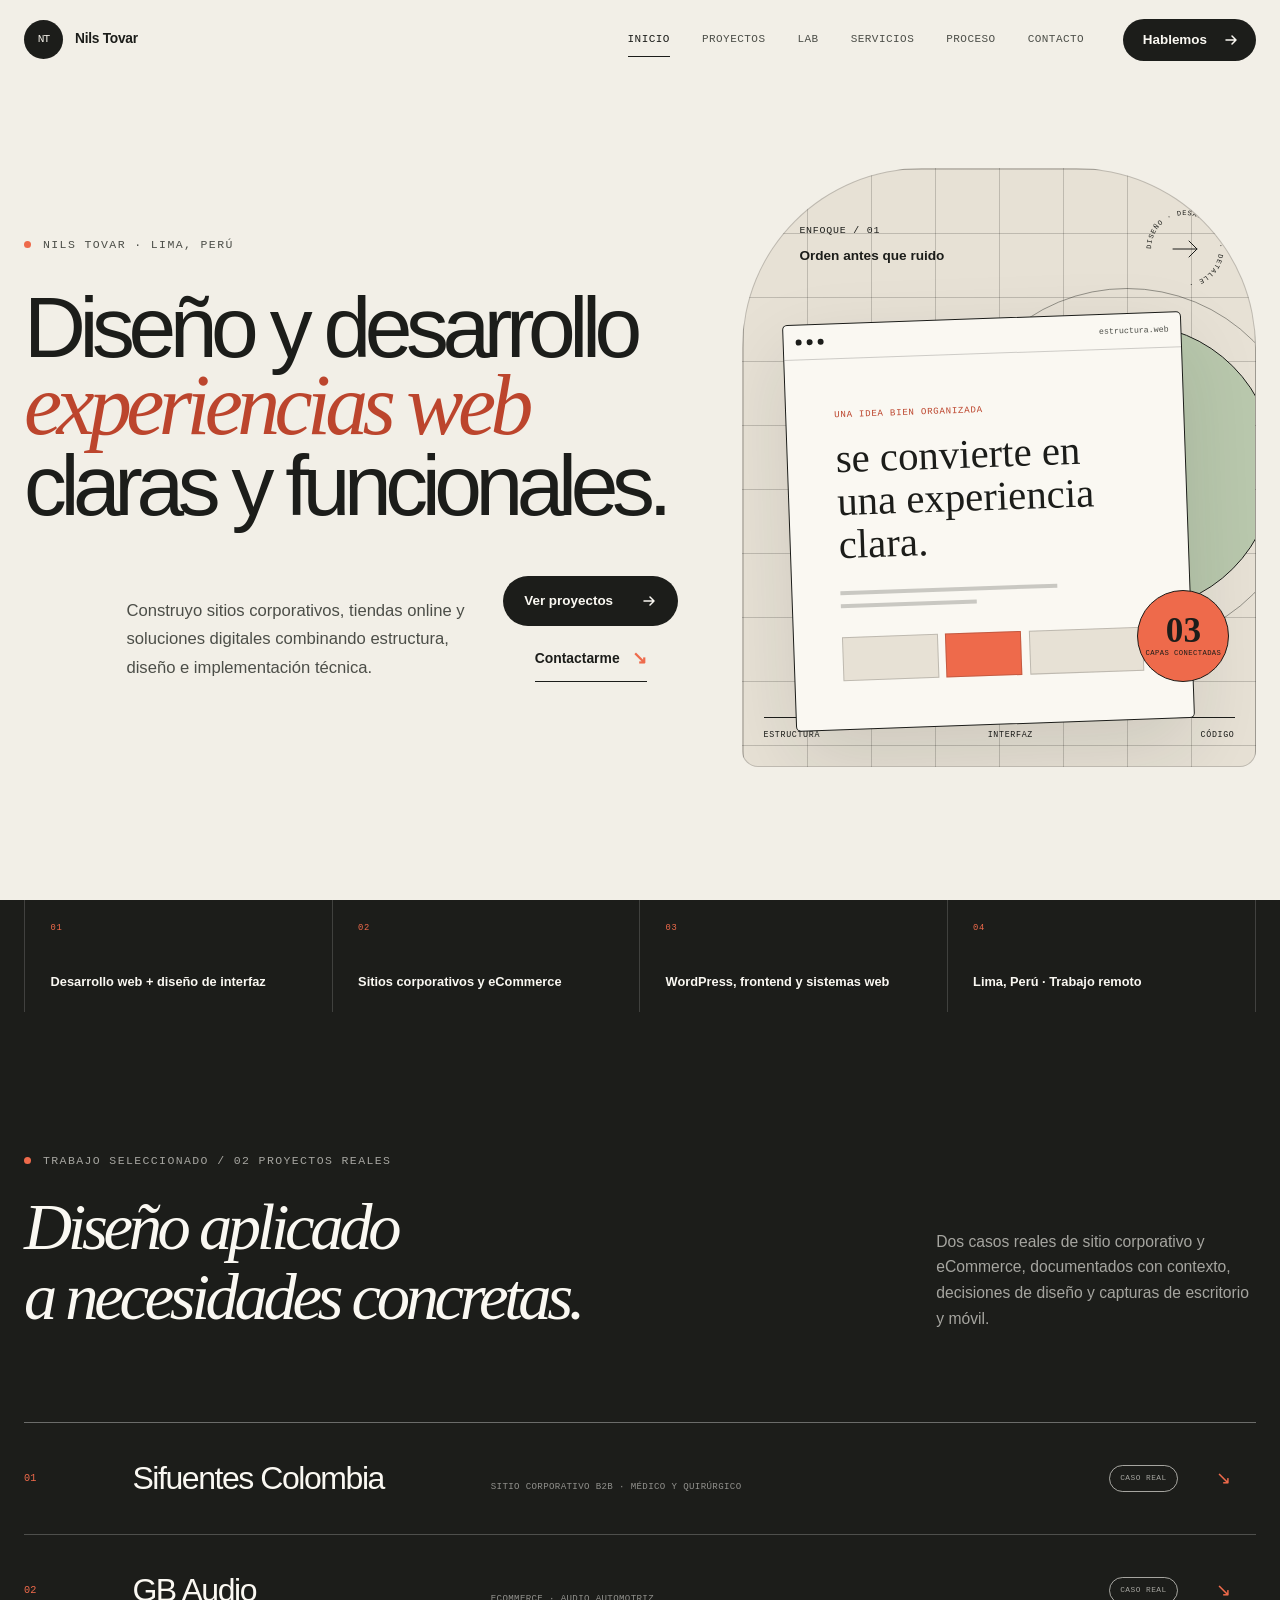
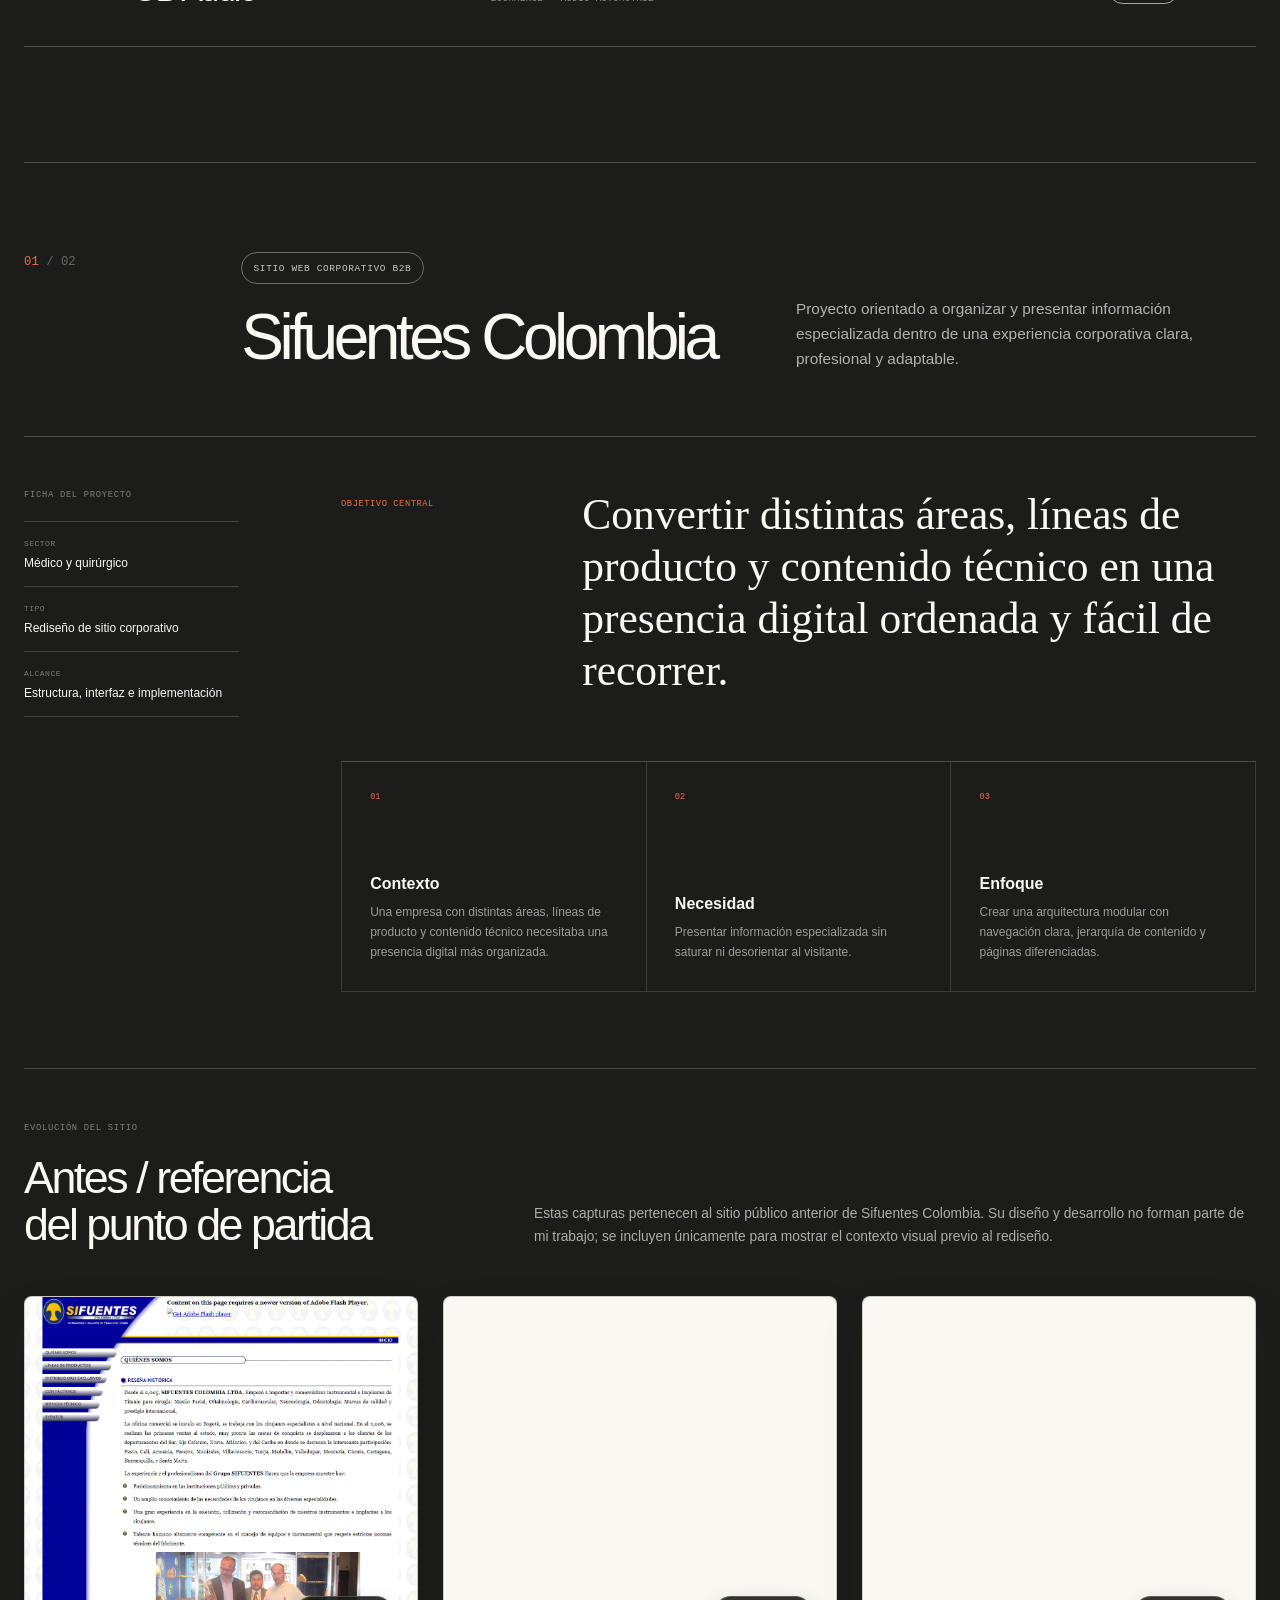
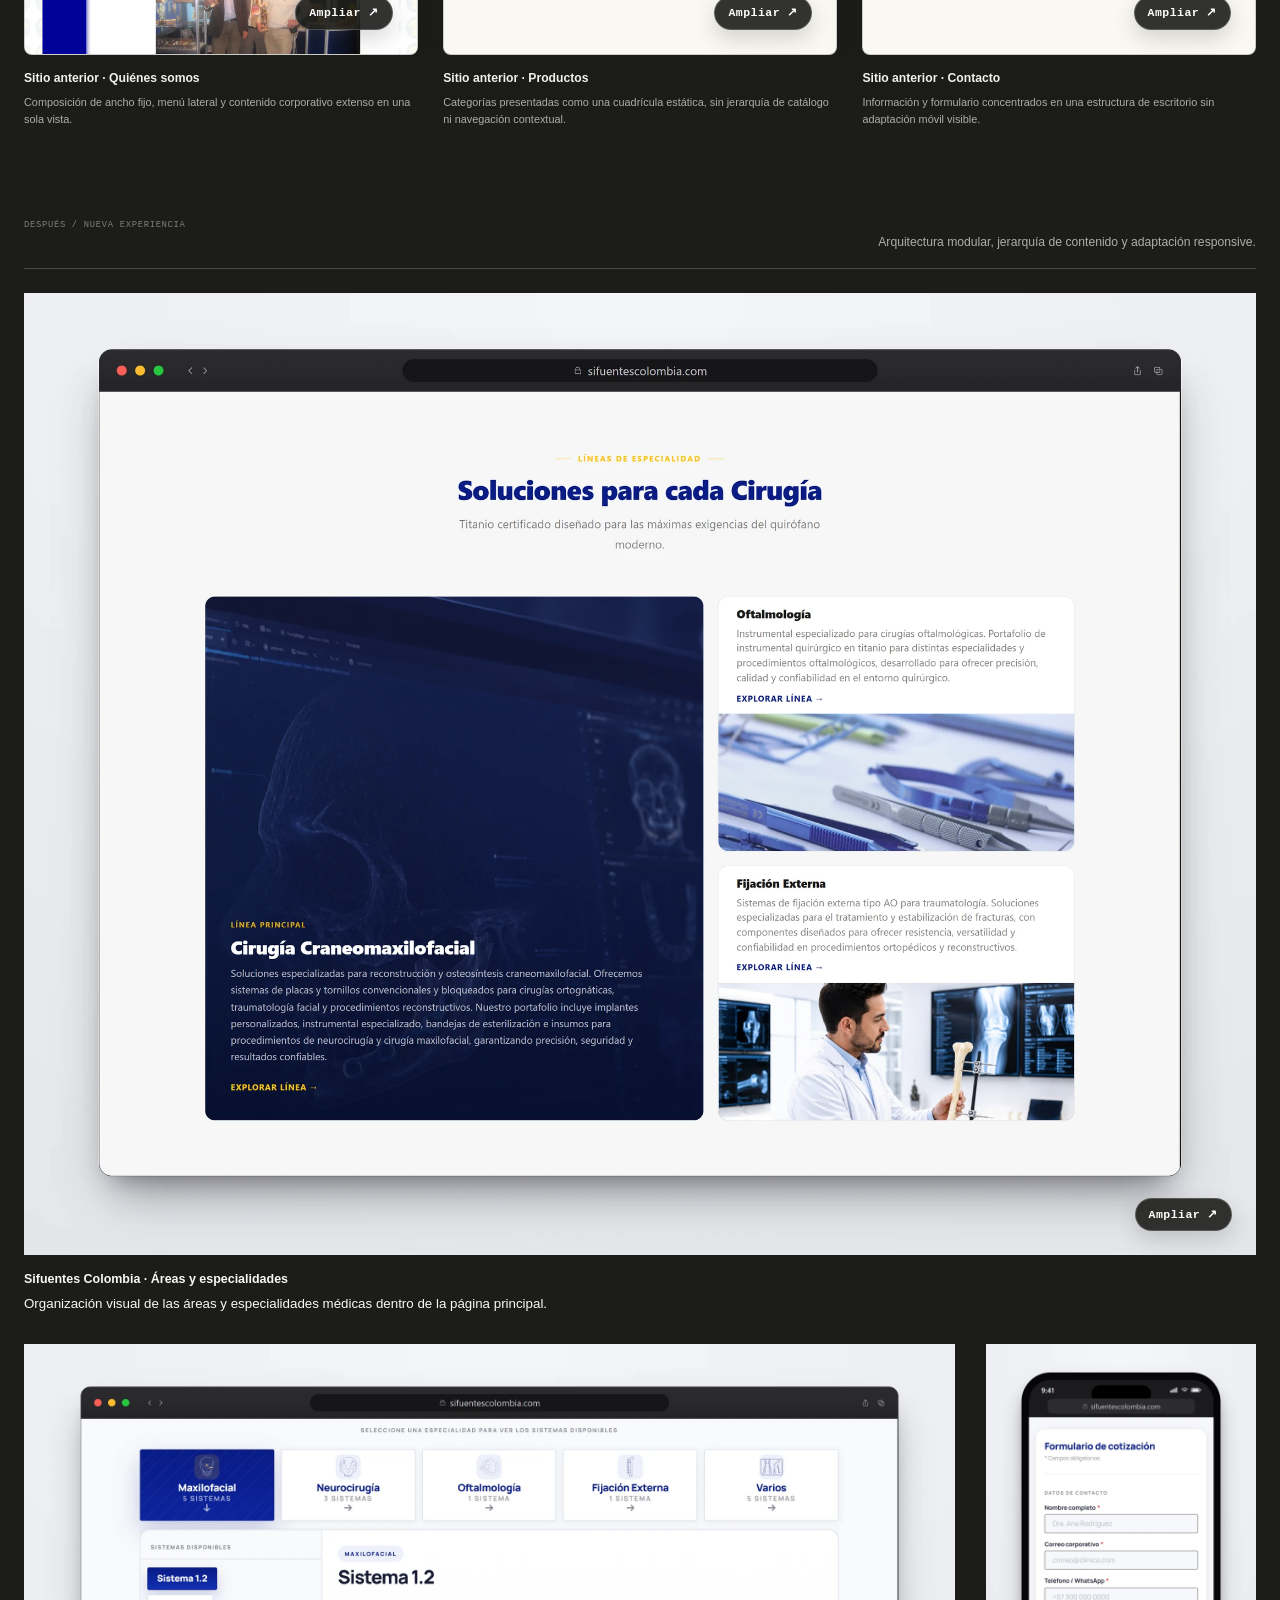
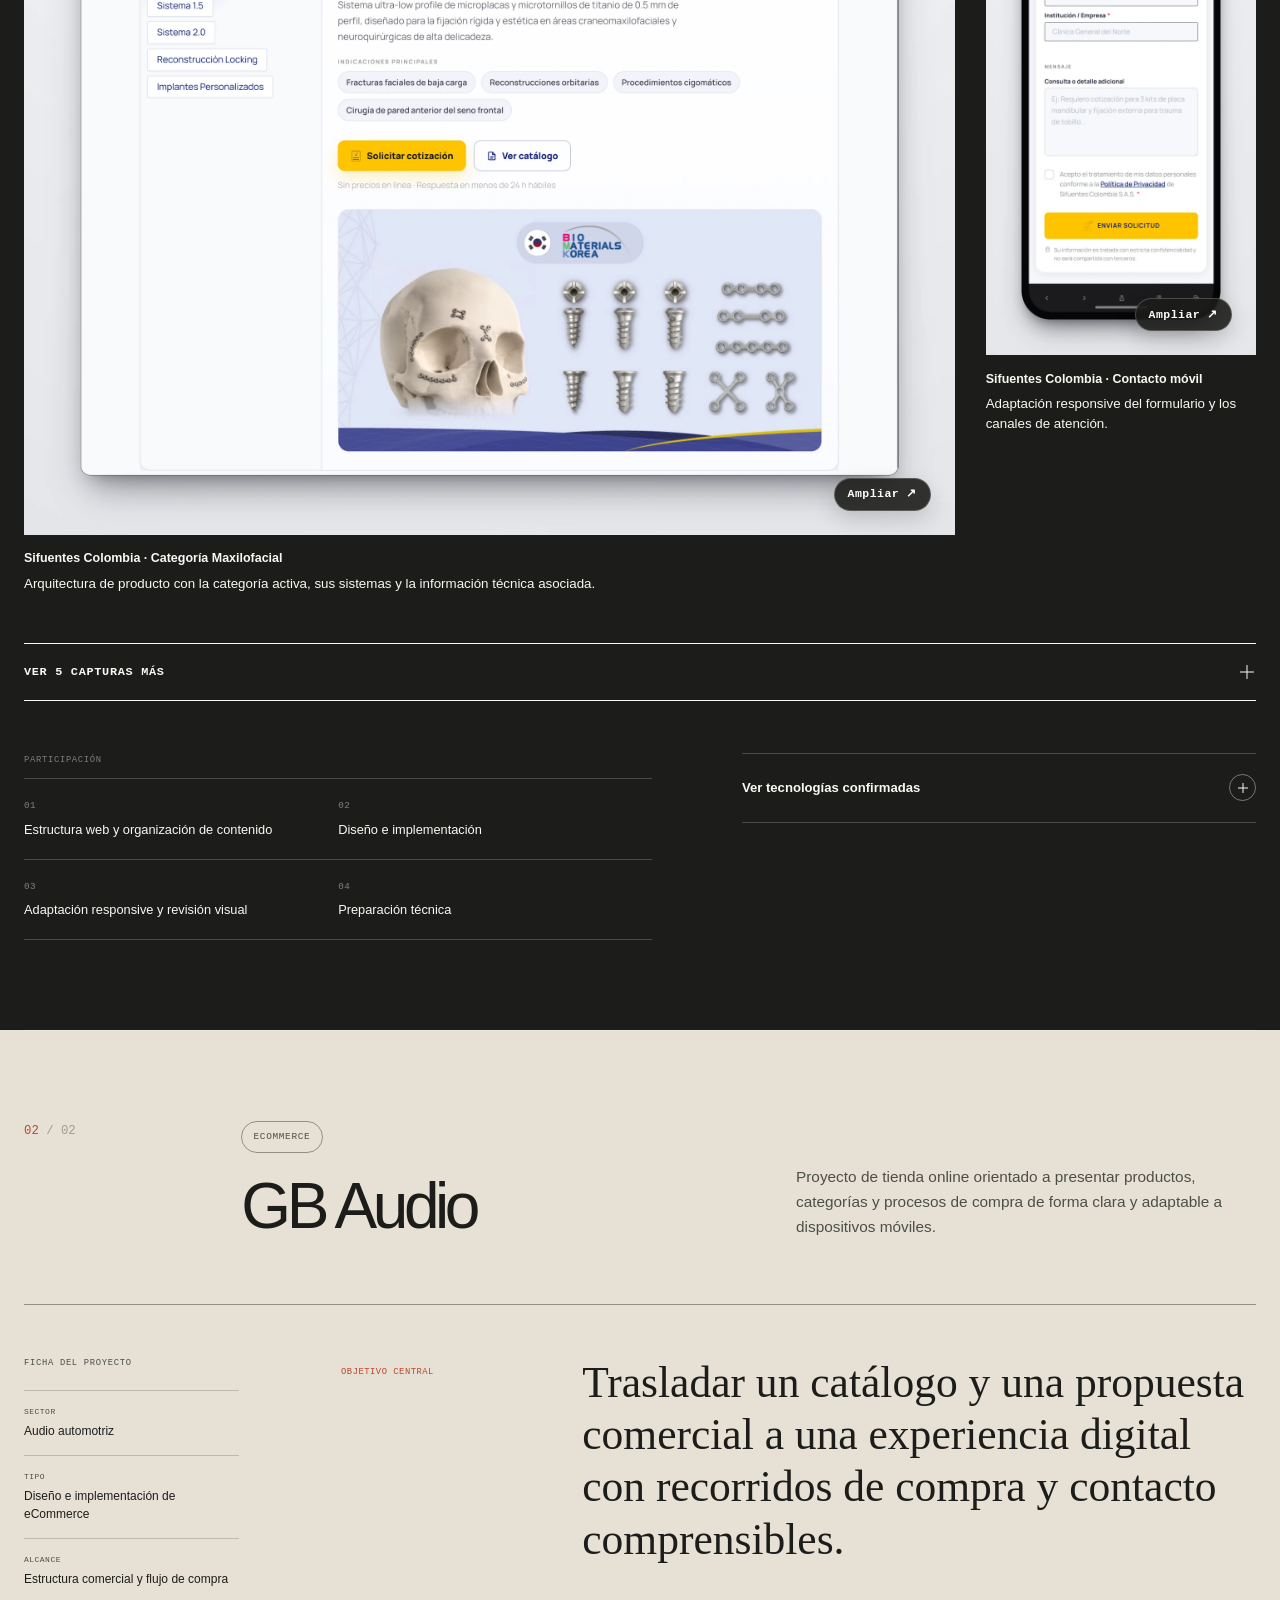
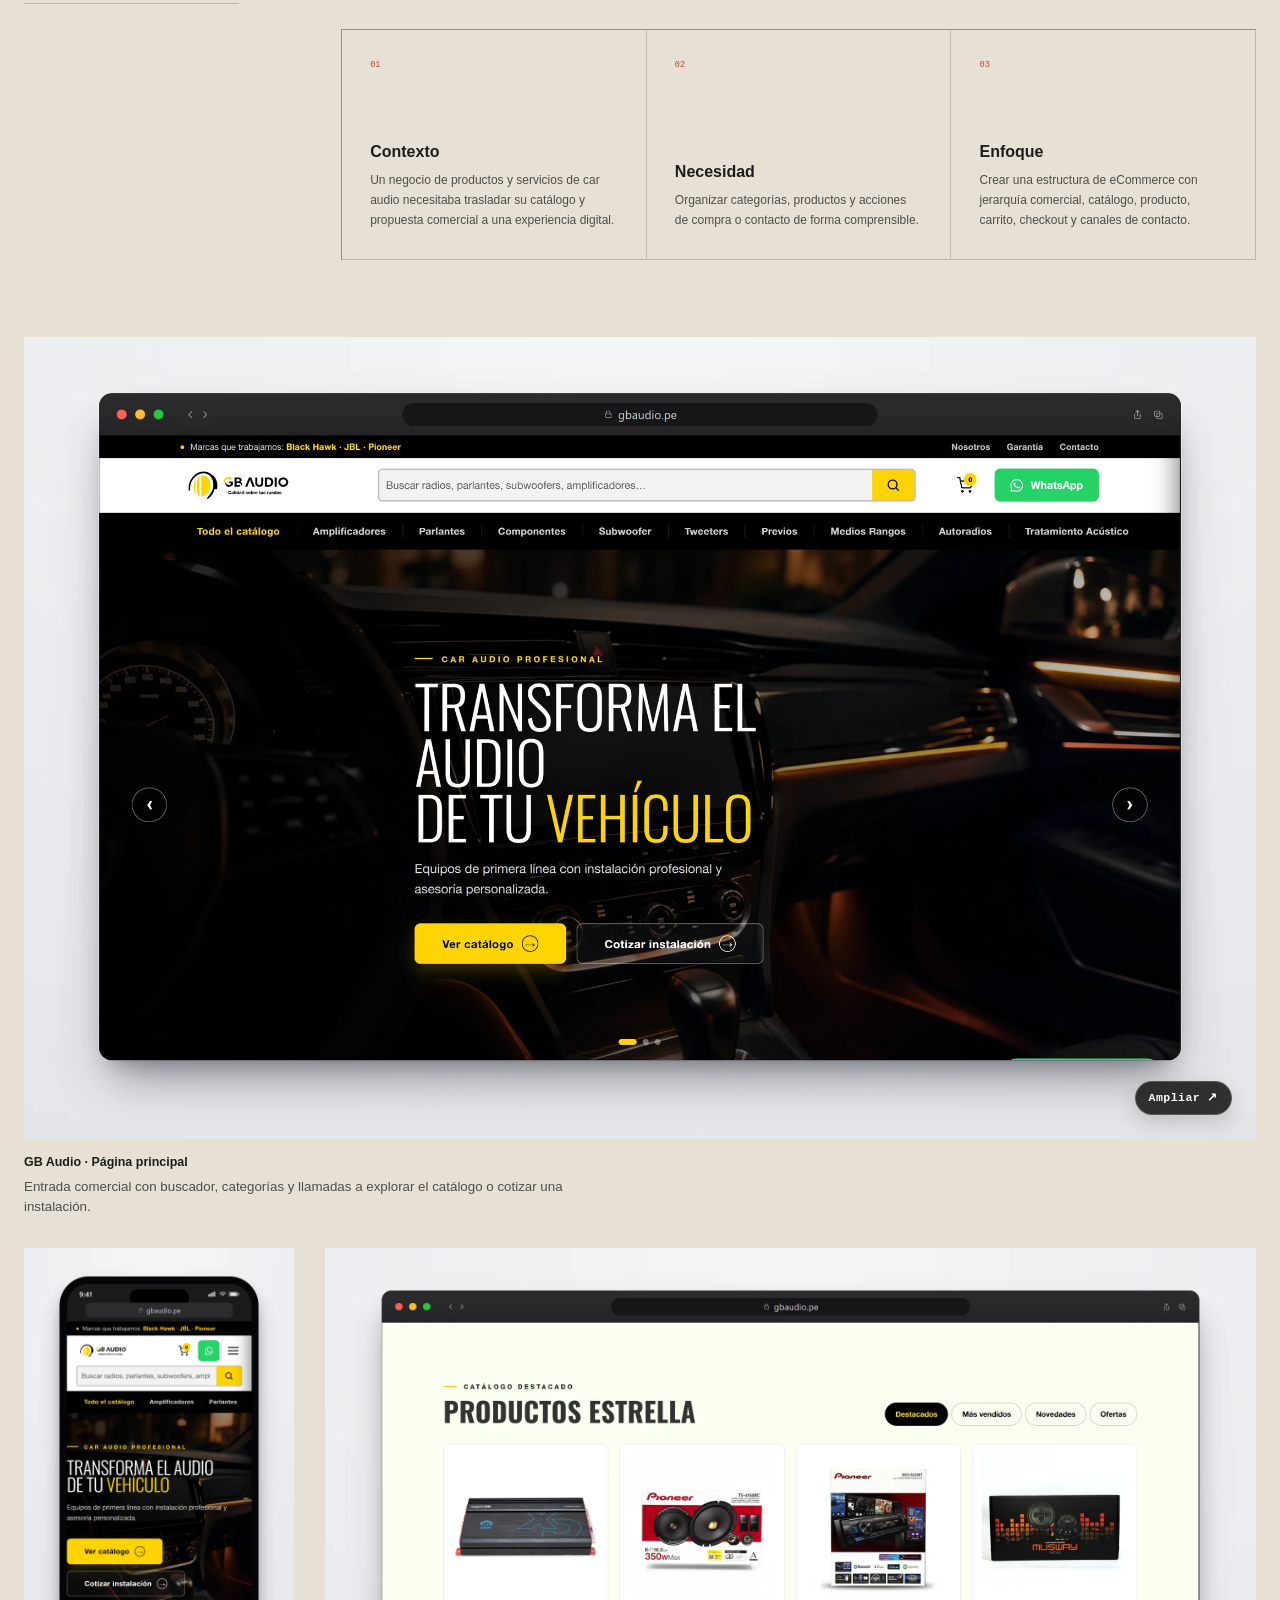
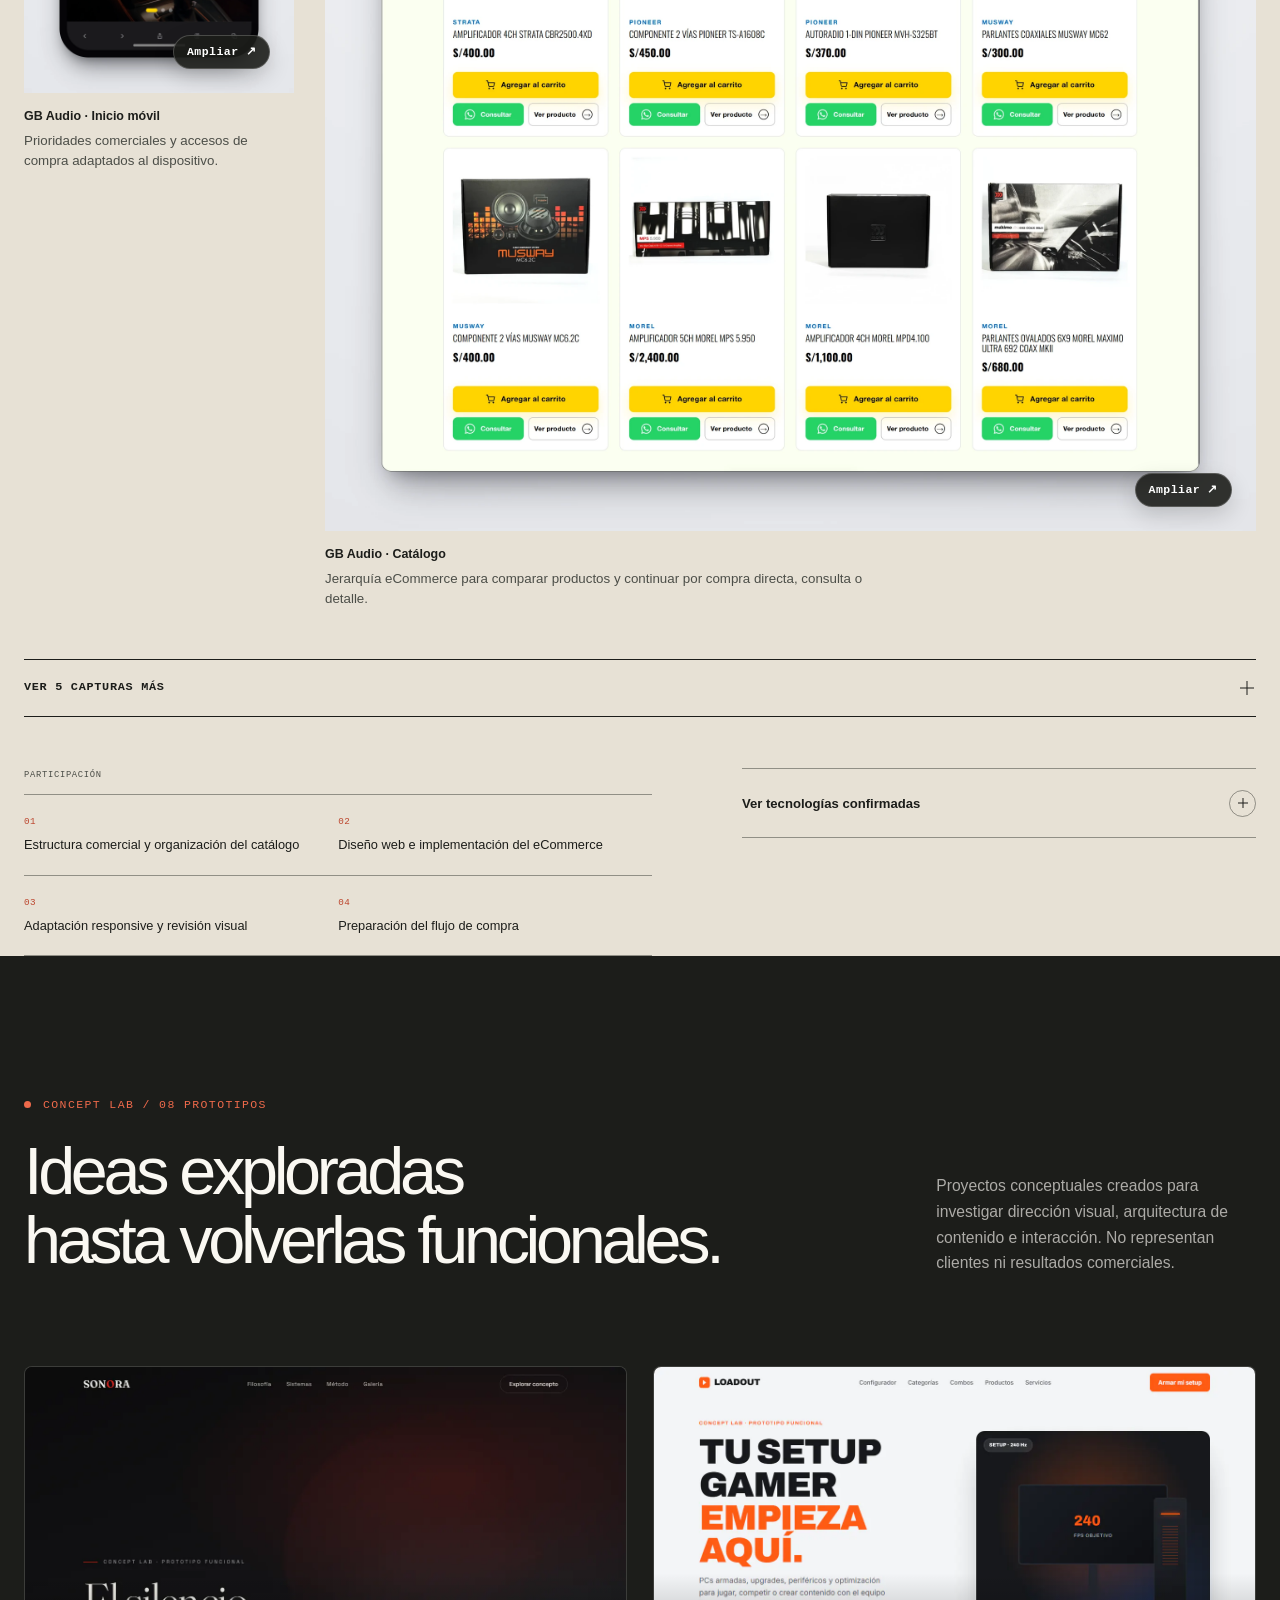
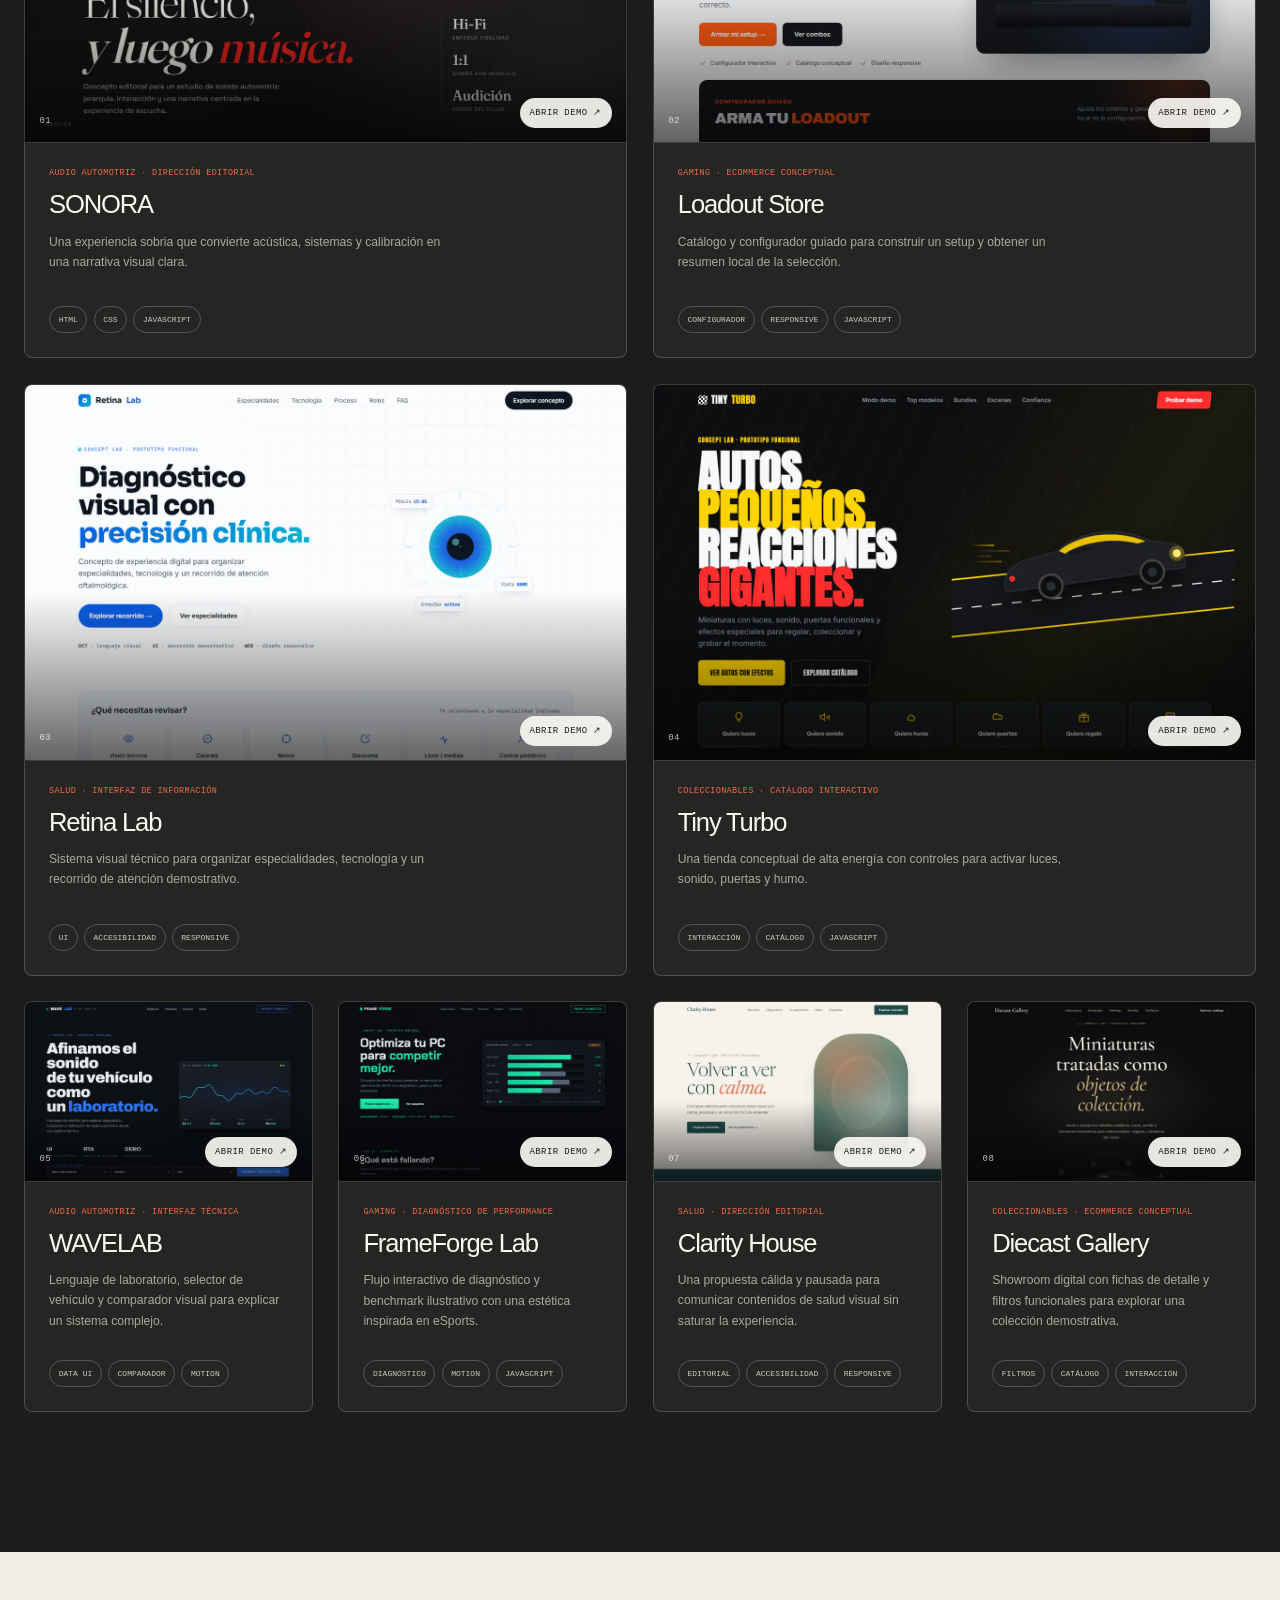
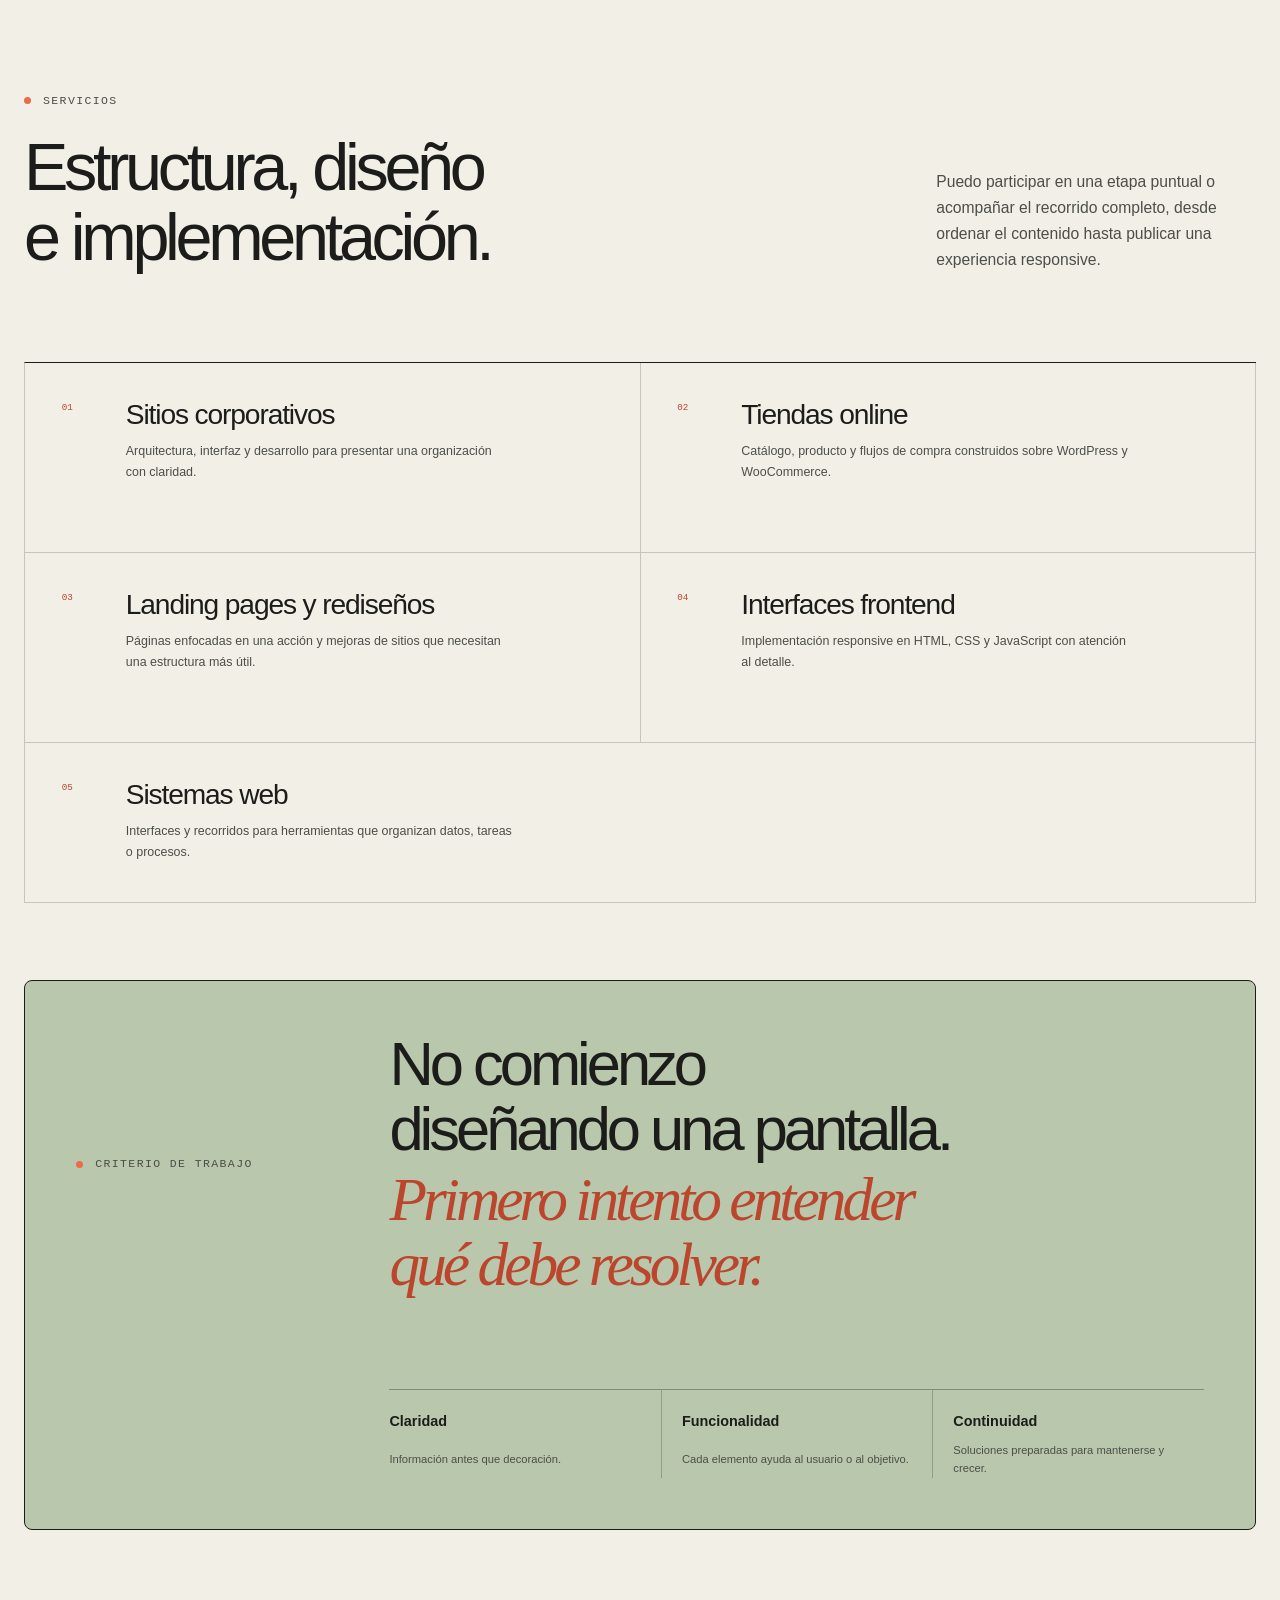
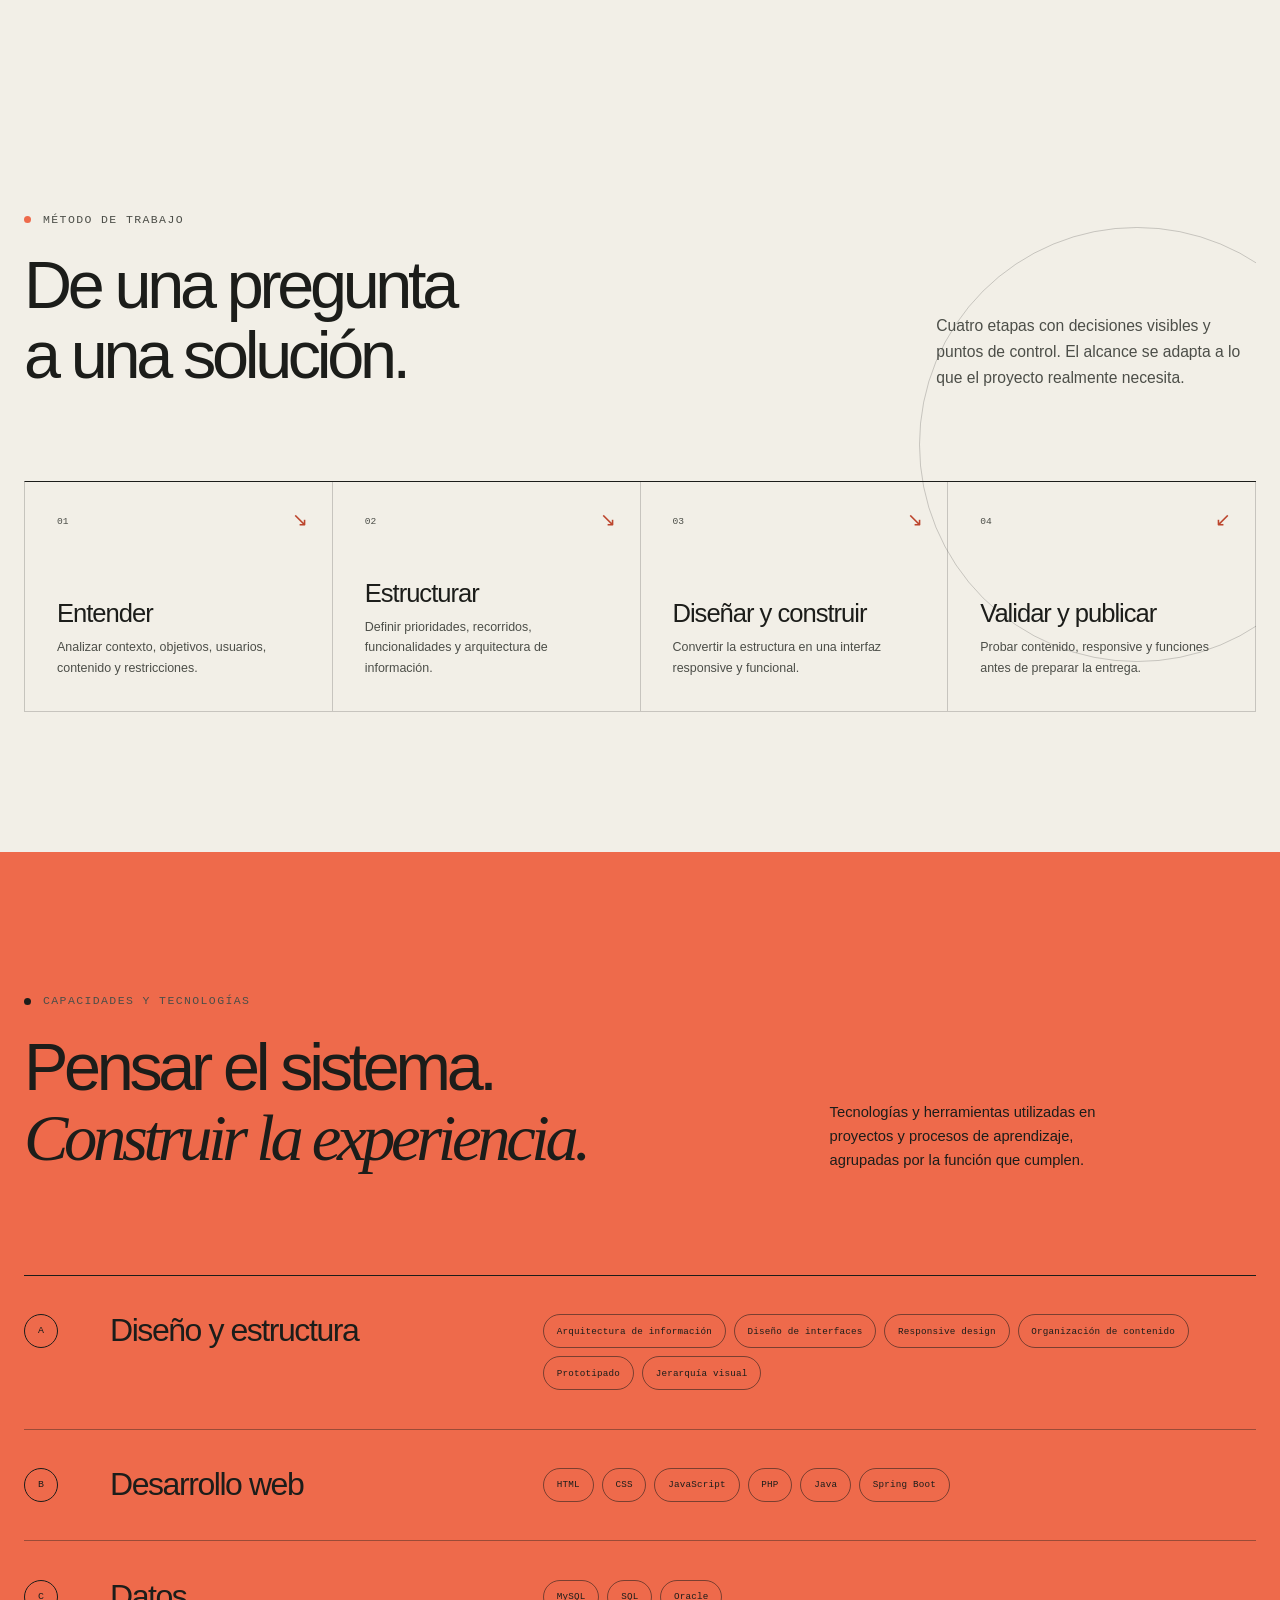
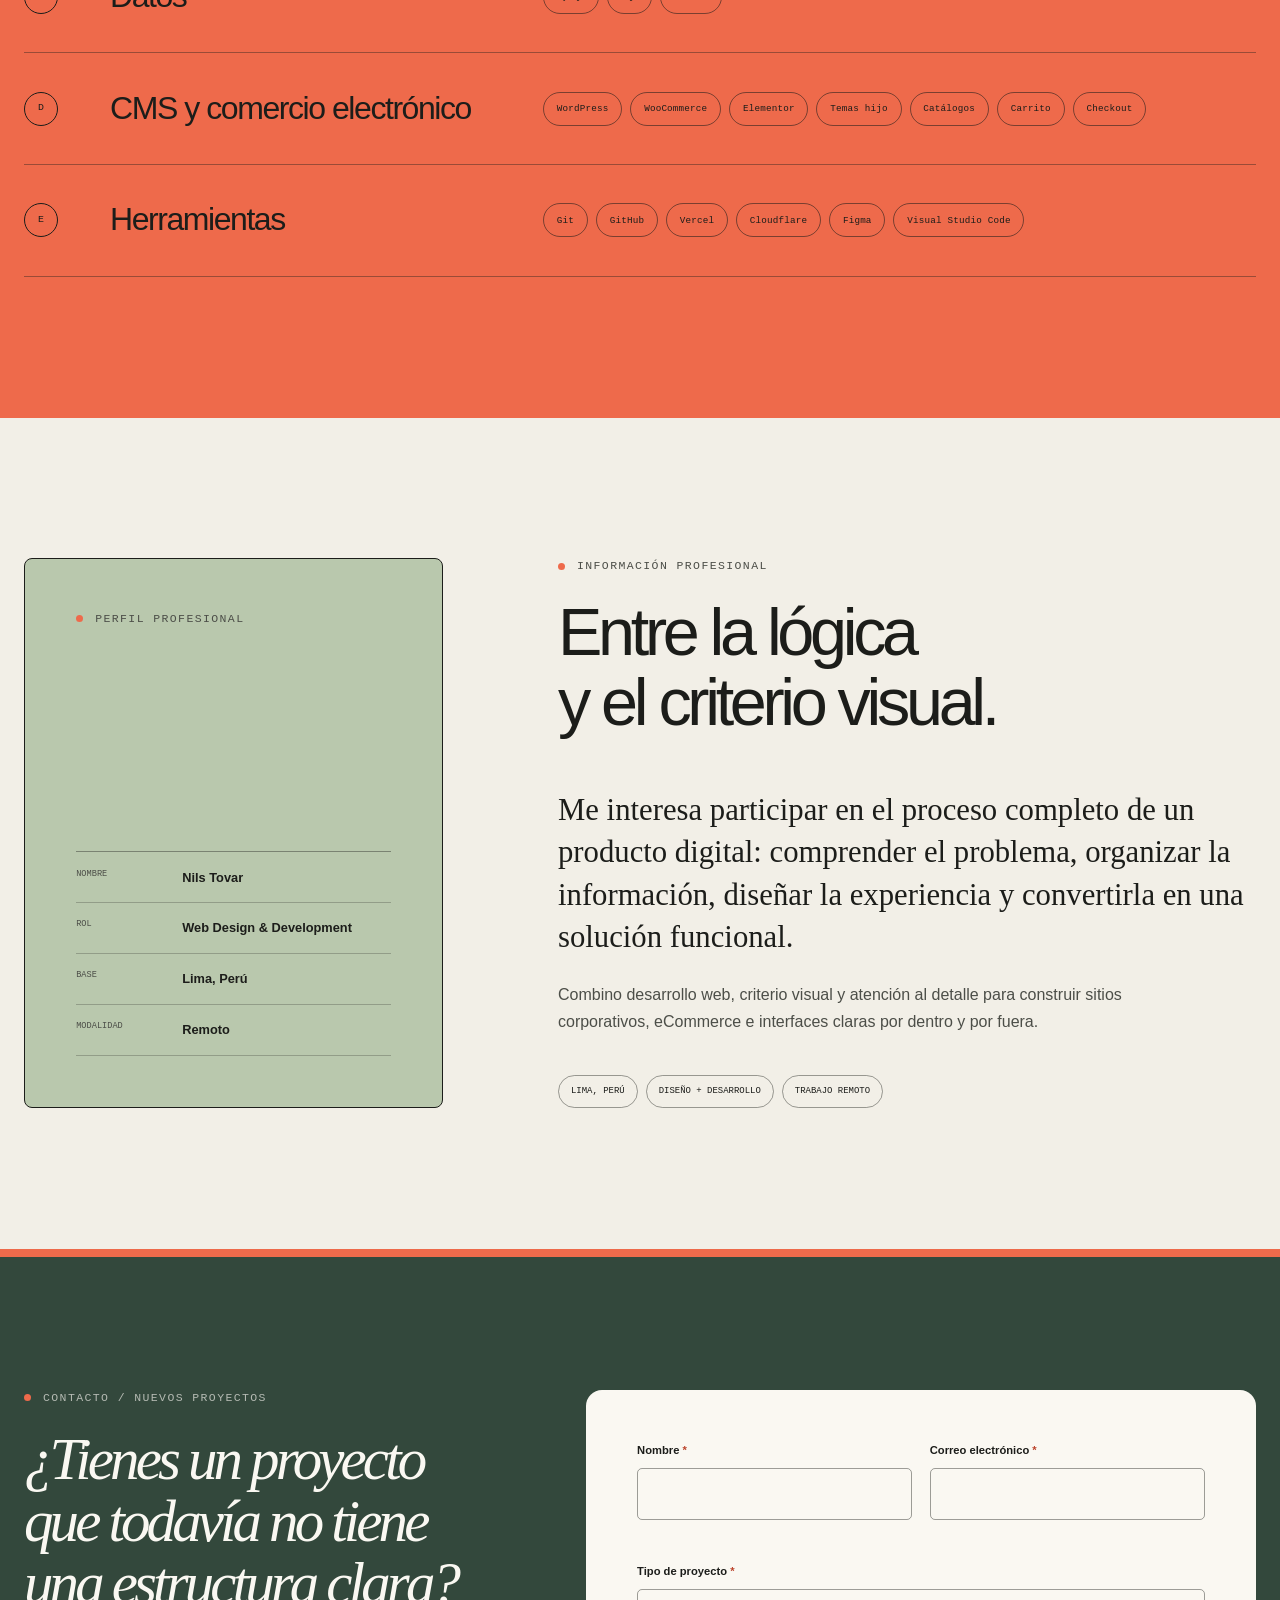
==== index.html @ 14c35173 "feat: evolve portfolio with concept lab" ====
<!doctype html>
<html lang="es">
  <head>
    <meta charset="utf-8">
    <meta name="viewport" content="width=device-width, initial-scale=1">

    <title>Nils Tovar — Desarrollo web y diseño digital</title>
    <meta
      name="description"
      content="Portfolio de Nils Tovar, desarrollador web y diseñador digital en Lima. Proyectos corporativos, eCommerce y soluciones web."
    >
    <meta name="robots" content="index, follow">
    <meta name="theme-color" content="#f2efe7">
    <link
      rel="canonical"
      href="https://alti1912.github.io/Portafolio/"
    >

    <meta property="og:type" content="website">
    <meta property="og:locale" content="es_PE">
    <meta property="og:title" content="Nils Tovar — Desarrollo web y diseño digital">
    <meta
      property="og:description"
      content="Portfolio de Nils Tovar, desarrollador web y diseñador digital en Lima. Proyectos corporativos, eCommerce y soluciones web construidas con estructura, diseño y desarrollo."
    >
    <meta property="og:url" content="https://alti1912.github.io/Portafolio/">
    <meta property="og:site_name" content="Portfolio de Nils Tovar">
    <meta property="og:image" content="https://alti1912.github.io/Portafolio/assets/images/social/portfolio-nils-tovar.webp">
    <meta property="og:image:width" content="1200">
    <meta property="og:image:height" content="630">
    <meta property="og:image:alt" content="Portfolio de Nils Tovar, diseñador y desarrollador web">

    <meta name="twitter:card" content="summary_large_image">
    <meta name="twitter:title" content="Nils Tovar — Desarrollo web y diseño digital">
    <meta
      name="twitter:description"
      content="Portfolio de desarrollo web, diseño digital, sitios corporativos y eCommerce."
    >

    <link rel="icon" href="assets/favicon.svg" type="image/svg+xml">
    <link rel="stylesheet" href="css/styles.css">

    <script>
      document.documentElement.classList.add("js");
    </script>

    <script type="application/ld+json">
      {
        "@context": "https://schema.org",
        "@graph": [
          {
            "@type": "Person",
            "@id": "https://alti1912.github.io/Portafolio/#person",
            "name": "Nils Tovar",
            "url": "https://alti1912.github.io/Portafolio/",
            "jobTitle": "Desarrollador web y diseñador digital",
            "email": "mailto:niltovap@gmail.com",
            "sameAs": [
              "https://www.instagram.com/alexxtitoo/"
            ],
            "address": {
              "@type": "PostalAddress",
              "addressLocality": "Lima",
              "addressCountry": "PE"
            }
          },
          {
            "@type": "WebSite",
            "@id": "https://alti1912.github.io/Portafolio/#website",
            "name": "Portfolio de Nils Tovar",
            "url": "https://alti1912.github.io/Portafolio/",
            "inLanguage": "es",
            "author": {
              "@id": "https://alti1912.github.io/Portafolio/#person"
            }
          }
        ]
      }
    </script>
  </head>

  <body>
    <a class="skip-link" href="#contenido">Saltar al contenido</a>

    <header class="site-header" data-header>
      <div class="header-inner">
        <a class="brand" href="#inicio" aria-label="Nils Tovar, volver al inicio">
          <span class="brand-mark" aria-hidden="true">NT</span>
          <span class="brand-name">Nils Tovar</span>
        </a>

        <button
          class="menu-toggle"
          type="button"
          aria-expanded="false"
          aria-controls="primary-navigation"
          aria-label="Abrir menú de navegación"
          data-menu-toggle
        >
          <span class="menu-toggle__label">Menú</span>
          <span class="menu-toggle__icon" aria-hidden="true">
            <span></span>
            <span></span>
          </span>
        </button>

        <nav class="primary-nav" id="primary-navigation" aria-label="Navegación principal" data-nav>
          <ul>
            <li><a href="#inicio" aria-current="page">Inicio</a></li>
            <li><a href="#proyectos">Proyectos</a></li>
            <li><a href="#lab">Lab</a></li>
            <li><a href="#servicios">Servicios</a></li>
            <li><a href="#proceso">Proceso</a></li>
            <li><a href="#contacto">Contacto</a></li>
          </ul>
          <a class="button button--small button--ink nav-cta" href="#contacto">
            Hablemos
            <svg viewBox="0 0 16 16" aria-hidden="true">
              <path d="M3 8h10M9 4l4 4-4 4"></path>
            </svg>
          </a>
        </nav>
      </div>
    </header>

    <main id="contenido">
      <section class="hero section-shell" id="inicio" aria-labelledby="hero-title">
        <div class="hero-copy">
          <p class="eyebrow reveal">Nils Tovar · Lima, Perú</p>
          <h1 id="hero-title" class="reveal">
            Diseño y desarrollo
            <span>experiencias web</span>
            claras y funcionales.
          </h1>
          <div class="hero-intro reveal">
            <p>
              Construyo sitios corporativos, tiendas online y soluciones digitales
              combinando estructura, diseño e implementación técnica.
            </p>
            <div class="hero-actions">
              <a class="button button--ink" href="#proyectos">
                Ver proyectos
                <svg viewBox="0 0 16 16" aria-hidden="true">
                  <path d="M3 8h10M9 4l4 4-4 4"></path>
                </svg>
              </a>
              <a class="text-link" href="#contacto">
                Contactarme
                <span aria-hidden="true">↘</span>
              </a>
            </div>
          </div>
        </div>

        <div class="hero-canvas reveal" aria-label="Representación abstracta del proceso de diseño y desarrollo">
          <div class="canvas-grid" aria-hidden="true">
            <div class="canvas-note canvas-note--top">
              <span>Enfoque / 01</span>
              <strong>Orden antes que ruido</strong>
            </div>

            <div class="canvas-window">
              <div class="canvas-window__bar">
                <span></span><span></span><span></span>
                <small>estructura.web</small>
              </div>
              <div class="canvas-window__body">
                <span class="canvas-kicker">Una idea bien organizada</span>
                <span class="canvas-headline">se convierte en una experiencia clara.</span>
                <span class="canvas-line canvas-line--long"></span>
                <span class="canvas-line"></span>
                <div class="canvas-blocks">
                  <span></span><span></span><span></span>
                </div>
              </div>
            </div>

            <div class="canvas-axis">
              <span>ESTRUCTURA</span>
              <span>INTERFAZ</span>
              <span>CÓDIGO</span>
            </div>

            <div class="canvas-index">
              <strong>03</strong>
              <span>capas conectadas</span>
            </div>

            <div class="canvas-stamp">
              <svg viewBox="0 0 100 100" aria-hidden="true">
                <defs>
                  <path id="stampPath" d="M50,50 m-34,0 a34,34 0 1,1 68,0 a34,34 0 1,1 -68,0"></path>
                </defs>
                <text>
                  <textPath href="#stampPath">DISEÑO · DESARROLLO · DETALLE · </textPath>
                </text>
                <path class="stamp-arrow" d="M38 50h24M54 42l8 8-8 8"></path>
              </svg>
            </div>
          </div>
        </div>

        <div class="hero-footer reveal">
          <span>Abierto a conversar sobre nuevos proyectos</span>
          <a href="#proyectos">Explorar el trabajo <span aria-hidden="true">↓</span></a>
        </div>
      </section>

      <aside class="context-strip" aria-label="Contexto profesional">
        <div class="section-shell context-strip__inner" role="list">
          <div class="context-item" role="listitem">
            <span>01</span>
            <strong>Desarrollo web + diseño de interfaz</strong>
          </div>
          <div class="context-item" role="listitem">
            <span>02</span>
            <strong>Sitios corporativos y eCommerce</strong>
          </div>
          <div class="context-item" role="listitem">
            <span>03</span>
            <strong>WordPress, frontend y sistemas web</strong>
          </div>
          <div class="context-item" role="listitem">
            <span>04</span>
            <strong>Lima, Perú · Trabajo remoto</strong>
          </div>
        </div>
      </aside>

      <section class="projects section-pad" id="proyectos" aria-labelledby="projects-title">
        <div class="section-shell">
          <div class="section-heading section-heading--split reveal">
            <div>
              <p class="eyebrow">Trabajo seleccionado / 02 proyectos reales</p>
              <h2 id="projects-title">Diseño aplicado<br>a necesidades concretas.</h2>
            </div>
            <p>
              Dos casos reales de sitio corporativo y eCommerce, documentados con
              contexto, decisiones de diseño y capturas de escritorio y móvil.
            </p>
          </div>

          <nav class="project-index reveal" aria-label="Índice de proyectos">
            <a class="project-index__item" href="#sifuentes-colombia">
              <span class="project-index__number">01</span>
              <span class="project-index__name">
                <strong>Sifuentes Colombia</strong>
                <small>Sitio corporativo B2B · Médico y quirúrgico</small>
              </span>
              <span class="status-label">Caso real</span>
              <span class="project-index__arrow" aria-hidden="true">↘</span>
            </a>
            <a class="project-index__item" href="#gb-audio">
              <span class="project-index__number">02</span>
              <span class="project-index__name">
                <strong>GB Audio</strong>
                <small>eCommerce · Audio automotriz</small>
              </span>
              <span class="status-label">Caso real</span>
              <span class="project-index__arrow" aria-hidden="true">↘</span>
            </a>
          </nav>

          <article
            class="case-study project-case case-study--sifuentes"
            id="sifuentes-colombia"
            aria-labelledby="sifuentes-title"
          >
            <header class="case-header">
              <div class="case-number">01 <span>/ 02</span></div>
              <div class="case-title">
                <p class="tag">Sitio web corporativo B2B</p>
                <h3 id="sifuentes-title">Sifuentes Colombia</h3>
              </div>
              <p class="case-description">
                Proyecto orientado a organizar y presentar información especializada
                dentro de una experiencia corporativa clara, profesional y adaptable.
              </p>
            </header>

            <div class="project-narrative reveal">
              <aside class="project-meta">
                <p class="project-meta__label">Ficha del proyecto</p>
                <dl>
                  <div>
                    <dt>Sector</dt>
                    <dd>Médico y quirúrgico</dd>
                  </div>
                  <div>
                    <dt>Tipo</dt>
                    <dd>Rediseño de sitio corporativo</dd>
                  </div>
                  <div>
                    <dt>Alcance</dt>
                    <dd>Estructura, interfaz e implementación</dd>
                  </div>
                </dl>
              </aside>

              <div class="project-story">
                <div class="project-story__statement">
                  <span>Objetivo central</span>
                  <p>
                    Convertir distintas áreas, líneas de producto y contenido técnico
                    en una presencia digital ordenada y fácil de recorrer.
                  </p>
                </div>

                <div class="project-story__grid">
                  <section aria-labelledby="sifuentes-contexto">
                    <span>01</span>
                    <h4 id="sifuentes-contexto">Contexto</h4>
                    <p>
                      Una empresa con distintas áreas, líneas de producto y contenido
                      técnico necesitaba una presencia digital más organizada.
                    </p>
                  </section>
                  <section aria-labelledby="sifuentes-necesidad">
                    <span>02</span>
                    <h4 id="sifuentes-necesidad">Necesidad</h4>
                    <p>
                      Presentar información especializada sin saturar ni desorientar
                      al visitante.
                    </p>
                  </section>
                  <section aria-labelledby="sifuentes-enfoque">
                    <span>03</span>
                    <h4 id="sifuentes-enfoque">Enfoque</h4>
                    <p>
                      Crear una arquitectura modular con navegación clara, jerarquía
                      de contenido y páginas diferenciadas.
                    </p>
                  </section>
                </div>
              </div>
            </div>

            <section class="case-evolution reveal" aria-labelledby="sifuentes-evolution-title">
              <div class="case-evolution__header">
                <div>
                  <p class="project-meta__label">Evolución del sitio</p>
                  <h4 id="sifuentes-evolution-title">Antes / referencia del punto de partida</h4>
                </div>
                <p>
                  Estas capturas pertenecen al sitio público anterior de Sifuentes Colombia.
                  Su diseño y desarrollo no forman parte de mi trabajo; se incluyen únicamente
                  para mostrar el contexto visual previo al rediseño.
                </p>
              </div>

              <div class="evolution-grid">
                <figure class="project-capture evolution-card" data-frame-mode="raw">
                  <button
                    class="capture-open"
                    type="button"
                    data-lightbox-trigger
                    aria-label="Ampliar captura de la página anterior Quiénes somos de Sifuentes Colombia"
                  >
                    <span class="capture-media">
                      <img
                        class="project-capture__image"
                        src="assets/images/projects/sifuentes/before/sifuentes-anterior-quienes.webp"
                        width="1440"
                        height="1000"
                        loading="lazy"
                        decoding="async"
                        alt="Sitio anterior de Sifuentes Colombia en la página Quiénes somos, con diseño fijo, menú lateral y aviso de Adobe Flash"
                      >
                      <span class="capture-action">Ampliar <span aria-hidden="true">↗</span></span>
                      <span class="capture-fallback" hidden>La captura no está disponible en este momento.</span>
                    </span>
                  </button>
                  <figcaption>
                    <span>Sitio anterior · Quiénes somos</span>
                    <small>Composición de ancho fijo, menú lateral y contenido corporativo extenso en una sola vista.</small>
                  </figcaption>
                </figure>

                <figure class="project-capture evolution-card" data-frame-mode="raw">
                  <button
                    class="capture-open"
                    type="button"
                    data-lightbox-trigger
                    aria-label="Ampliar captura de la página anterior Líneas de productos de Sifuentes Colombia"
                  >
                    <span class="capture-media">
                      <img
                        class="project-capture__image"
                        src="assets/images/projects/sifuentes/before/sifuentes-anterior-productos.webp"
                        width="1440"
                        height="1000"
                        loading="lazy"
                        decoding="async"
                        alt="Sitio anterior de Sifuentes Colombia con una cuadrícula de líneas de productos dentro de un diseño fijo"
                      >
                      <span class="capture-action">Ampliar <span aria-hidden="true">↗</span></span>
                      <span class="capture-fallback" hidden>La captura no está disponible en este momento.</span>
                    </span>
                  </button>
                  <figcaption>
                    <span>Sitio anterior · Productos</span>
                    <small>Categorías presentadas como una cuadrícula estática, sin jerarquía de catálogo ni navegación contextual.</small>
                  </figcaption>
                </figure>

                <figure class="project-capture evolution-card" data-frame-mode="raw">
                  <button
                    class="capture-open"
                    type="button"
                    data-lightbox-trigger
                    aria-label="Ampliar captura de la página anterior Contáctenos de Sifuentes Colombia"
                  >
                    <span class="capture-media">
                      <img
                        class="project-capture__image"
                        src="assets/images/projects/sifuentes/before/sifuentes-anterior-contactenos.webp"
                        width="1440"
                        height="1000"
                        loading="lazy"
                        decoding="async"
                        alt="Sitio anterior de Sifuentes Colombia con datos de contacto, imagen corporativa y formulario en un diseño fijo"
                      >
                      <span class="capture-action">Ampliar <span aria-hidden="true">↗</span></span>
                      <span class="capture-fallback" hidden>La captura no está disponible en este momento.</span>
                    </span>
                  </button>
                  <figcaption>
                    <span>Sitio anterior · Contacto</span>
                    <small>Información y formulario concentrados en una estructura de escritorio sin adaptación móvil visible.</small>
                  </figcaption>
                </figure>
              </div>
            </section>

            <div class="case-after-label reveal">
              <p class="project-meta__label">Después / nueva experiencia</p>
              <p>Arquitectura modular, jerarquía de contenido y adaptación responsive.</p>
            </div>

            <div
              class="project-gallery project-gallery--real project-gallery--sifuentes"
              id="sifuentes-capturas"
            >
              <figure
                class="project-capture project-capture--main"
                data-frame-mode="embedded"
              >
                <button
                  class="capture-open"
                  type="button"
                  data-lightbox-trigger
                  aria-label="Ampliar captura de las áreas y especialidades de Sifuentes Colombia"
                >
                  <span class="capture-media">
                    <img
                      class="project-capture__image"
                      src="assets/images/projects/sifuentes/sifuentes-bentobox-desktop-safari.webp"
                      width="2240"
                      height="1749"
                      loading="lazy"
                      decoding="async"
                      alt="Vista de escritorio de las áreas y especialidades médicas de Sifuentes Colombia dentro de un mockup oscuro de Safari"
                    >
                    <span class="capture-action">Ampliar <span aria-hidden="true">↗</span></span>
                    <span class="capture-fallback" hidden>La captura no está disponible en este momento.</span>
                  </span>
                </button>
                <figcaption>
                  <span>Sifuentes Colombia · Áreas y especialidades</span>
                  <small>Organización visual de las áreas y especialidades médicas dentro de la página principal.</small>
                </figcaption>
              </figure>

              <figure
                class="project-capture project-capture--feature"
                data-frame-mode="embedded"
              >
                <button
                  class="capture-open"
                  type="button"
                  data-lightbox-trigger
                  aria-label="Ampliar captura de la categoría Maxilofacial de Sifuentes Colombia"
                >
                  <span class="capture-media">
                    <img
                      class="project-capture__image"
                      src="assets/images/projects/sifuentes/sifuentes-productos-categoria-desktop-safari.webp"
                      width="2240"
                      height="1902"
                      loading="lazy"
                      decoding="async"
                      alt="Vista de escritorio de la categoría Maxilofacial de Sifuentes Colombia con navegación lateral y sistemas de producto"
                    >
                    <span class="capture-action">Ampliar <span aria-hidden="true">↗</span></span>
                    <span class="capture-fallback" hidden>La captura no está disponible en este momento.</span>
                  </span>
                </button>
                <figcaption>
                  <span>Sifuentes Colombia · Categoría Maxilofacial</span>
                  <small>Arquitectura de producto con la categoría activa, sus sistemas y la información técnica asociada.</small>
                </figcaption>
              </figure>

              <figure
                class="project-capture project-capture--mobile-feature"
                data-frame-mode="embedded"
              >
                <button
                  class="capture-open"
                  type="button"
                  data-lightbox-trigger
                  aria-label="Ampliar captura móvil de contacto de Sifuentes Colombia"
                >
                  <span class="capture-media">
                    <img
                      class="project-capture__image"
                      src="assets/images/projects/sifuentes/sifuentes-contacto-mobile-safari.webp"
                      width="1140"
                      height="2576"
                      loading="lazy"
                      decoding="async"
                      alt="Vista móvil del formulario y los canales de contacto de Sifuentes Colombia dentro de un dispositivo oscuro"
                    >
                    <span class="capture-action">Ampliar <span aria-hidden="true">↗</span></span>
                    <span class="capture-fallback" hidden>La captura no está disponible en este momento.</span>
                  </span>
                </button>
                <figcaption>
                  <span>Sifuentes Colombia · Contacto móvil</span>
                  <small>Adaptación responsive del formulario y los canales de atención.</small>
                </figcaption>
              </figure>

              <button
                class="gallery-toggle"
                type="button"
                data-gallery-toggle
                aria-expanded="false"
                aria-controls="sifuentes-galeria-secundaria"
              >
                <span data-gallery-label>Ver 5 capturas más</span>
                <span class="gallery-toggle__icon" aria-hidden="true"></span>
              </button>

              <div
                class="secondary-gallery"
                id="sifuentes-galeria-secundaria"
                data-gallery-panel
                hidden
              >
                <figure
                  class="project-capture project-capture--secondary-wide"
                  data-frame-mode="embedded"
                >
                  <button
                    class="capture-open"
                    type="button"
                    data-lightbox-trigger
                    aria-label="Ampliar captura de contacto de Sifuentes Colombia en escritorio"
                  >
                    <span class="capture-media">
                      <img
                        class="project-capture__image"
                        src="assets/images/projects/sifuentes/sifuentes-contacto-desktop-safari.webp"
                        width="2240"
                        height="1570"
                        loading="lazy"
                        decoding="async"
                        alt="Vista de escritorio del formulario, la información de contacto y el mapa de Sifuentes Colombia"
                      >
                      <span class="capture-action">Ampliar <span aria-hidden="true">↗</span></span>
                      <span class="capture-fallback" hidden>La captura no está disponible en este momento.</span>
                    </span>
                  </button>
                  <figcaption>
                    <span>Sifuentes Colombia · Contacto</span>
                    <small>Formulario, datos de atención y ubicación reunidos en un cierre claro.</small>
                  </figcaption>
                </figure>

                <figure
                  class="project-capture project-capture--secondary-wide"
                  data-frame-mode="embedded"
                >
                  <button
                    class="capture-open"
                    type="button"
                    data-lightbox-trigger
                    aria-label="Ampliar captura de trayectoria de Sifuentes Colombia en escritorio"
                  >
                    <span class="capture-media">
                      <img
                        class="project-capture__image"
                        src="assets/images/projects/sifuentes/sifuentes-destacada-desktop-safari.webp"
                        width="2240"
                        height="1267"
                        loading="lazy"
                        decoding="async"
                        alt="Vista de escritorio de la presentación corporativa y trayectoria de Sifuentes Colombia"
                      >
                      <span class="capture-action">Ampliar <span aria-hidden="true">↗</span></span>
                      <span class="capture-fallback" hidden>La captura no está disponible en este momento.</span>
                    </span>
                  </button>
                  <figcaption>
                    <span>Sifuentes Colombia · Trayectoria</span>
                    <small>Presentación corporativa que aporta contexto, historia y confianza.</small>
                  </figcaption>
                </figure>

                <figure
                  class="project-capture project-capture--secondary-mobile project-capture--long"
                  data-frame-mode="embedded"
                >
                  <button
                    class="capture-open"
                    type="button"
                    data-lightbox-trigger
                    aria-label="Ver completa la captura móvil de áreas y especialidades de Sifuentes Colombia"
                  >
                    <span class="capture-media">
                      <img
                        class="project-capture__image"
                        src="assets/images/projects/sifuentes/sifuentes-bentobox-mobile-safari.webp"
                        width="1140"
                        height="3772"
                        loading="lazy"
                        decoding="async"
                        alt="Captura móvil completa de las áreas y especialidades médicas de Sifuentes Colombia"
                      >
                      <span class="capture-action">Ver captura completa <span aria-hidden="true">↗</span></span>
                      <span class="capture-fallback" hidden>La captura no está disponible en este momento.</span>
                    </span>
                  </button>
                  <figcaption>
                    <span>Sifuentes Colombia · Especialidades en móvil</span>
                    <small>Recorte de la captura completa para conservar el ritmo de lectura.</small>
                  </figcaption>
                </figure>

                <figure
                  class="project-capture project-capture--secondary-mobile project-capture--long"
                  data-frame-mode="embedded"
                >
                  <button
                    class="capture-open"
                    type="button"
                    data-lightbox-trigger
                    aria-label="Ver completa la captura móvil de la categoría Maxilofacial de Sifuentes Colombia"
                  >
                    <span class="capture-media">
                      <img
                        class="project-capture__image"
                        src="assets/images/projects/sifuentes/sifuentes-productos-categoria-mobile-safari.webp"
                        width="1140"
                        height="4446"
                        loading="lazy"
                        decoding="async"
                        alt="Captura móvil completa de la categoría Maxilofacial y sus sistemas de producto en Sifuentes Colombia"
                      >
                      <span class="capture-action">Ver captura completa <span aria-hidden="true">↗</span></span>
                      <span class="capture-fallback" hidden>La captura no está disponible en este momento.</span>
                    </span>
                  </button>
                  <figcaption>
                    <span>Sifuentes Colombia · Categoría en móvil</span>
                    <small>Recorte controlado del contenido técnico; la vista completa está disponible al ampliar.</small>
                  </figcaption>
                </figure>

                <figure
                  class="project-capture project-capture--secondary-mobile"
                  data-frame-mode="embedded"
                >
                  <button
                    class="capture-open"
                    type="button"
                    data-lightbox-trigger
                    aria-label="Ampliar captura móvil de trayectoria de Sifuentes Colombia"
                  >
                    <span class="capture-media">
                      <img
                        class="project-capture__image"
                        src="assets/images/projects/sifuentes/sifuentes-destacada-mobile-safari.webp"
                        width="1140"
                        height="1788"
                        loading="lazy"
                        decoding="async"
                        alt="Vista móvil de la presentación corporativa y trayectoria de Sifuentes Colombia"
                      >
                      <span class="capture-action">Ampliar <span aria-hidden="true">↗</span></span>
                      <span class="capture-fallback" hidden>La captura no está disponible en este momento.</span>
                    </span>
                  </button>
                  <figcaption>
                    <span>Sifuentes Colombia · Trayectoria en móvil</span>
                    <small>La presentación corporativa adaptada a una lectura vertical.</small>
                  </figcaption>
                </figure>
              </div>
            </div>

            <div class="case-info">
              <div class="case-facts">
                <p class="project-meta__label">Participación</p>
                <dl>
                  <div>
                    <dt>01</dt>
                    <dd>Estructura web y organización de contenido</dd>
                  </div>
                  <div>
                    <dt>02</dt>
                    <dd>Diseño e implementación</dd>
                  </div>
                  <div>
                    <dt>03</dt>
                    <dd>Adaptación responsive y revisión visual</dd>
                  </div>
                  <div>
                    <dt>04</dt>
                    <dd>Preparación técnica</dd>
                  </div>
                </dl>
              </div>

              <details class="case-details">
                <summary>
                  <span>Ver tecnologías confirmadas</span>
                  <span class="details-icon" aria-hidden="true"></span>
                </summary>
                <div class="case-details__content case-details__content--tags">
                  <span>WordPress</span>
                  <span>Elementor</span>
                  <span>Tema hijo</span>
                  <span>HTML</span>
                  <span>CSS</span>
                  <span>JavaScript</span>
                </div>
              </details>
            </div>
          </article>

          <article
            class="case-study project-case case-study--gb"
            id="gb-audio"
            aria-labelledby="gb-title"
          >
            <header class="case-header">
              <div class="case-number">02 <span>/ 02</span></div>
              <div class="case-title">
                <p class="tag">eCommerce</p>
                <h3 id="gb-title">GB Audio</h3>
              </div>
              <p class="case-description">
                Proyecto de tienda online orientado a presentar productos, categorías
                y procesos de compra de forma clara y adaptable a dispositivos móviles.
              </p>
            </header>

            <div class="project-narrative project-narrative--reverse reveal">
              <aside class="project-meta">
                <p class="project-meta__label">Ficha del proyecto</p>
                <dl>
                  <div>
                    <dt>Sector</dt>
                    <dd>Audio automotriz</dd>
                  </div>
                  <div>
                    <dt>Tipo</dt>
                    <dd>Diseño e implementación de eCommerce</dd>
                  </div>
                  <div>
                    <dt>Alcance</dt>
                    <dd>Estructura comercial y flujo de compra</dd>
                  </div>
                </dl>
              </aside>

              <div class="project-story">
                <div class="project-story__statement">
                  <span>Objetivo central</span>
                  <p>
                    Trasladar un catálogo y una propuesta comercial a una experiencia
                    digital con recorridos de compra y contacto comprensibles.
                  </p>
                </div>

                <div class="project-story__grid">
                  <section aria-labelledby="gb-contexto">
                    <span>01</span>
                    <h4 id="gb-contexto">Contexto</h4>
                    <p>
                      Un negocio de productos y servicios de car audio necesitaba
                      trasladar su catálogo y propuesta comercial a una experiencia digital.
                    </p>
                  </section>
                  <section aria-labelledby="gb-necesidad">
                    <span>02</span>
                    <h4 id="gb-necesidad">Necesidad</h4>
                    <p>
                      Organizar categorías, productos y acciones de compra o contacto
                      de forma comprensible.
                    </p>
                  </section>
                  <section aria-labelledby="gb-enfoque">
                    <span>03</span>
                    <h4 id="gb-enfoque">Enfoque</h4>
                    <p>
                      Crear una estructura de eCommerce con jerarquía comercial,
                      catálogo, producto, carrito, checkout y canales de contacto.
                    </p>
                  </section>
                </div>
              </div>
            </div>

            <div
              class="project-gallery project-gallery--real project-gallery--gb"
              id="gb-capturas"
            >
              <figure
                class="project-capture project-capture--main"
                data-frame-mode="embedded"
              >
                <button
                  class="capture-open"
                  type="button"
                  data-lightbox-trigger
                  aria-label="Ampliar captura de la página principal de GB Audio"
                >
                  <span class="capture-media">
                    <img
                      class="project-capture__image"
                      src="assets/images/projects/gb-audio/gb-audio-hero-desktop-safari.webp"
                      width="2240"
                      height="1458"
                      loading="lazy"
                      decoding="async"
                      alt="Vista de escritorio de la página principal de GB Audio con navegación, buscador y presentación de car audio"
                    >
                    <span class="capture-action">Ampliar <span aria-hidden="true">↗</span></span>
                    <span class="capture-fallback" hidden>La captura no está disponible en este momento.</span>
                  </span>
                </button>
                <figcaption>
                  <span>GB Audio · Página principal</span>
                  <small>Entrada comercial con buscador, categorías y llamadas a explorar el catálogo o cotizar una instalación.</small>
                </figcaption>
              </figure>

              <figure
                class="project-capture project-capture--feature"
                data-frame-mode="embedded"
              >
                <button
                  class="capture-open"
                  type="button"
                  data-lightbox-trigger
                  aria-label="Ampliar captura del catálogo de GB Audio en escritorio"
                >
                  <span class="capture-media">
                    <img
                      class="project-capture__image"
                      src="assets/images/projects/gb-audio/gb-audio-catalogo-desktop-safari.webp"
                      width="2240"
                      height="2124"
                      loading="lazy"
                      decoding="async"
                      alt="Vista de escritorio del catálogo de GB Audio con filtros, productos, precios y acciones de compra y consulta"
                    >
                    <span class="capture-action">Ampliar <span aria-hidden="true">↗</span></span>
                    <span class="capture-fallback" hidden>La captura no está disponible en este momento.</span>
                  </span>
                </button>
                <figcaption>
                  <span>GB Audio · Catálogo</span>
                  <small>Jerarquía eCommerce para comparar productos y continuar por compra directa, consulta o detalle.</small>
                </figcaption>
              </figure>

              <figure
                class="project-capture project-capture--mobile-feature"
                data-frame-mode="embedded"
              >
                <button
                  class="capture-open"
                  type="button"
                  data-lightbox-trigger
                  aria-label="Ampliar captura móvil de la página principal de GB Audio"
                >
                  <span class="capture-media">
                    <img
                      class="project-capture__image"
                      src="assets/images/projects/gb-audio/gb-audio-hero-mobile-safari.webp"
                      width="1140"
                      height="1876"
                      loading="lazy"
                      decoding="async"
                      alt="Vista móvil de la página principal de GB Audio con buscador, menú de categorías y llamadas comerciales"
                    >
                    <span class="capture-action">Ampliar <span aria-hidden="true">↗</span></span>
                    <span class="capture-fallback" hidden>La captura no está disponible en este momento.</span>
                  </span>
                </button>
                <figcaption>
                  <span>GB Audio · Inicio móvil</span>
                  <small>Prioridades comerciales y accesos de compra adaptados al dispositivo.</small>
                </figcaption>
              </figure>

              <button
                class="gallery-toggle"
                type="button"
                data-gallery-toggle
                aria-expanded="false"
                aria-controls="gb-galeria-secundaria"
              >
                <span data-gallery-label>Ver 5 capturas más</span>
                <span class="gallery-toggle__icon" aria-hidden="true"></span>
              </button>

              <div
                class="secondary-gallery"
                id="gb-galeria-secundaria"
                data-gallery-panel
                hidden
              >
                <figure
                  class="project-capture project-capture--secondary-wide"
                  data-frame-mode="embedded"
                >
                  <button
                    class="capture-open"
                    type="button"
                    data-lightbox-trigger
                    aria-label="Ampliar captura de testimonios de GB Audio en escritorio"
                  >
                    <span class="capture-media">
                      <img
                        class="project-capture__image"
                        src="assets/images/projects/gb-audio/gb-audio-testimonios-desktop-safari.webp"
                        width="2240"
                        height="1344"
                        loading="lazy"
                        decoding="async"
                        alt="Vista de escritorio de la sección de testimonios y experiencias de clientes de GB Audio"
                      >
                      <span class="capture-action">Ampliar <span aria-hidden="true">↗</span></span>
                      <span class="capture-fallback" hidden>La captura no está disponible en este momento.</span>
                    </span>
                  </button>
                  <figcaption>
                    <span>GB Audio · Testimonios</span>
                    <small>Prueba social integrada al recorrido comercial para reforzar confianza.</small>
                  </figcaption>
                </figure>

                <figure
                  class="project-capture project-capture--secondary-wide"
                  data-frame-mode="embedded"
                >
                  <button
                    class="capture-open"
                    type="button"
                    data-lightbox-trigger
                    aria-label="Ampliar captura de los beneficios de GB Audio en escritorio"
                  >
                    <span class="capture-media">
                      <img
                        class="project-capture__image"
                        src="assets/images/projects/gb-audio/gb-audio-destacada-desktop-safari.webp"
                        width="2240"
                        height="1336"
                        loading="lazy"
                        decoding="async"
                        alt="Vista de escritorio de la propuesta de valor Por qué elegir GB Audio con cuatro beneficios del servicio"
                      >
                      <span class="capture-action">Ampliar <span aria-hidden="true">↗</span></span>
                      <span class="capture-fallback" hidden>La captura no está disponible en este momento.</span>
                    </span>
                  </button>
                  <figcaption>
                    <span>GB Audio · Propuesta de valor</span>
                    <small>Beneficios del servicio: experiencia, instalación profesional, marcas líderes y asesoría especializada.</small>
                  </figcaption>
                </figure>

                <figure
                  class="project-capture project-capture--secondary-mobile project-capture--long"
                  data-frame-mode="embedded"
                >
                  <button
                    class="capture-open"
                    type="button"
                    data-lightbox-trigger
                    aria-label="Ver completa la captura móvil del catálogo de GB Audio"
                  >
                    <span class="capture-media">
                      <img
                        class="project-capture__image"
                        src="assets/images/projects/gb-audio/gb-audio-catalogo-mobile-safari.webp"
                        width="1140"
                        height="3542"
                        loading="lazy"
                        decoding="async"
                        alt="Captura móvil completa del catálogo de GB Audio con filtros, productos y acciones de compra"
                      >
                      <span class="capture-action">Ver captura completa <span aria-hidden="true">↗</span></span>
                      <span class="capture-fallback" hidden>La captura no está disponible en este momento.</span>
                    </span>
                  </button>
                  <figcaption>
                    <span>GB Audio · Catálogo en móvil</span>
                    <small>Recorte de la captura completa para mantener una lectura compacta.</small>
                  </figcaption>
                </figure>

                <figure
                  class="project-capture project-capture--secondary-mobile project-capture--long"
                  data-frame-mode="embedded"
                >
                  <button
                    class="capture-open"
                    type="button"
                    data-lightbox-trigger
                    aria-label="Ver completa la captura móvil de testimonios de GB Audio"
                  >
                    <span class="capture-media">
                      <img
                        class="project-capture__image"
                        src="assets/images/projects/gb-audio/gb-audio-testimonios-mobile-safari.webp"
                        width="1140"
                        height="3250"
                        loading="lazy"
                        decoding="async"
                        alt="Captura móvil completa de los testimonios y experiencias de clientes de GB Audio"
                      >
                      <span class="capture-action">Ver captura completa <span aria-hidden="true">↗</span></span>
                      <span class="capture-fallback" hidden>La captura no está disponible en este momento.</span>
                    </span>
                  </button>
                  <figcaption>
                    <span>GB Audio · Testimonios en móvil</span>
                    <small>Recorte controlado; la vista completa está disponible al ampliar.</small>
                  </figcaption>
                </figure>

                <figure
                  class="project-capture project-capture--secondary-mobile project-capture--long"
                  data-frame-mode="embedded"
                >
                  <button
                    class="capture-open"
                    type="button"
                    data-lightbox-trigger
                    aria-label="Ver completa la captura móvil de los beneficios de GB Audio"
                  >
                    <span class="capture-media">
                      <img
                        class="project-capture__image"
                        src="assets/images/projects/gb-audio/gb-audio-destacada-mobile-safari.webp"
                        width="1140"
                        height="3624"
                        loading="lazy"
                        decoding="async"
                        alt="Captura móvil completa de la propuesta de valor y los beneficios de elegir GB Audio"
                      >
                      <span class="capture-action">Ver captura completa <span aria-hidden="true">↗</span></span>
                      <span class="capture-fallback" hidden>La captura no está disponible en este momento.</span>
                    </span>
                  </button>
                  <figcaption>
                    <span>GB Audio · Beneficios en móvil</span>
                    <small>La propuesta de valor se mantiene legible en una secuencia vertical.</small>
                  </figcaption>
                </figure>
              </div>
            </div>

            <div class="case-info">
              <div class="case-facts">
                <p class="project-meta__label">Participación</p>
                <dl>
                  <div>
                    <dt>01</dt>
                    <dd>Estructura comercial y organización del catálogo</dd>
                  </div>
                  <div>
                    <dt>02</dt>
                    <dd>Diseño web e implementación del eCommerce</dd>
                  </div>
                  <div>
                    <dt>03</dt>
                    <dd>Adaptación responsive y revisión visual</dd>
                  </div>
                  <div>
                    <dt>04</dt>
                    <dd>Preparación del flujo de compra</dd>
                  </div>
                </dl>
              </div>

              <details class="case-details">
                <summary>
                  <span>Ver tecnologías confirmadas</span>
                  <span class="details-icon" aria-hidden="true"></span>
                </summary>
                <div class="case-details__content case-details__content--tags">
                  <span>WordPress</span>
                  <span>WooCommerce</span>
                  <span>HTML</span>
                  <span>CSS</span>
                  <span>JavaScript</span>
                </div>
              </details>
            </div>
          </article>
        </div>
      </section>

      <section class="concept-lab section-pad" id="lab" aria-labelledby="lab-title">
        <div class="section-shell">
          <div class="section-heading section-heading--split reveal">
            <div>
              <p class="eyebrow">Concept Lab / 08 prototipos</p>
              <h2 id="lab-title">Ideas exploradas<br>hasta volverlas funcionales.</h2>
            </div>
            <p>
              Proyectos conceptuales creados para investigar dirección visual,
              arquitectura de contenido e interacción. No representan clientes ni resultados comerciales.
            </p>
          </div>

          <div class="lab-grid" data-lab-grid aria-live="polite"></div>
          <noscript>
            <p class="lab-noscript">
              Activa JavaScript para ver las fichas visuales. Las demostraciones siguen disponibles
              en las carpetas <a href="lab/sonora/">SONORA</a> y <a href="lab/loadout-store/">Loadout Store</a>.
            </p>
          </noscript>
        </div>
      </section>

      <section class="services section-shell section-pad" id="servicios" aria-labelledby="services-title">
        <div class="section-heading section-heading--split reveal">
          <div>
            <p class="eyebrow">Servicios</p>
            <h2 id="services-title">Estructura, diseño<br>e implementación.</h2>
          </div>
          <p>
            Puedo participar en una etapa puntual o acompañar el recorrido completo,
            desde ordenar el contenido hasta publicar una experiencia responsive.
          </p>
        </div>

        <ol class="service-list">
          <li class="service-item reveal">
            <span>01</span>
            <div><h3>Sitios corporativos</h3><p>Arquitectura, interfaz y desarrollo para presentar una organización con claridad.</p></div>
          </li>
          <li class="service-item reveal">
            <span>02</span>
            <div><h3>Tiendas online</h3><p>Catálogo, producto y flujos de compra construidos sobre WordPress y WooCommerce.</p></div>
          </li>
          <li class="service-item reveal">
            <span>03</span>
            <div><h3>Landing pages y rediseños</h3><p>Páginas enfocadas en una acción y mejoras de sitios que necesitan una estructura más útil.</p></div>
          </li>
          <li class="service-item reveal">
            <span>04</span>
            <div><h3>Interfaces frontend</h3><p>Implementación responsive en HTML, CSS y JavaScript con atención al detalle.</p></div>
          </li>
          <li class="service-item reveal">
            <span>05</span>
            <div><h3>Sistemas web</h3><p>Interfaces y recorridos para herramientas que organizan datos, tareas o procesos.</p></div>
          </li>
        </ol>

        <div class="services-criterion reveal" id="enfoque">
          <p class="eyebrow">Criterio de trabajo</p>
          <h3>No comienzo diseñando una pantalla. <span>Primero intento entender qué debe resolver.</span></h3>
          <ul aria-label="Principios de trabajo">
            <li><strong>Claridad</strong><span>Información antes que decoración.</span></li>
            <li><strong>Funcionalidad</strong><span>Cada elemento ayuda al usuario o al objetivo.</span></li>
            <li><strong>Continuidad</strong><span>Soluciones preparadas para mantenerse y crecer.</span></li>
          </ul>
        </div>
      </section>

      <section class="process section-shell section-pad" id="proceso" aria-labelledby="process-title">
        <div class="section-heading section-heading--split reveal">
          <div>
            <p class="eyebrow">Método de trabajo</p>
            <h2 id="process-title">De una pregunta<br>a una solución.</h2>
          </div>
          <p>
            Cuatro etapas con decisiones visibles y puntos de control. El alcance
            se adapta a lo que el proyecto realmente necesita.
          </p>
        </div>

        <ol class="process-map">
          <li class="process-step reveal">
            <span class="process-step__number">01</span>
            <div>
              <h3>Entender</h3>
              <p>Analizar contexto, objetivos, usuarios, contenido y restricciones.</p>
            </div>
          </li>
          <li class="process-step reveal">
            <span class="process-step__number">02</span>
            <div>
              <h3>Estructurar</h3>
              <p>Definir prioridades, recorridos, funcionalidades y arquitectura de información.</p>
            </div>
          </li>
          <li class="process-step reveal">
            <span class="process-step__number">03</span>
            <div>
              <h3>Diseñar y construir</h3>
              <p>Convertir la estructura en una interfaz responsive y funcional.</p>
            </div>
          </li>
          <li class="process-step process-step--last reveal">
            <span class="process-step__number">04</span>
            <div>
              <h3>Validar y publicar</h3>
              <p>Probar contenido, responsive y funciones antes de preparar la entrega.</p>
            </div>
          </li>
        </ol>
      </section>

      <section class="capabilities section-pad" id="capacidades" aria-labelledby="capabilities-title">
        <div class="section-shell">
          <div class="capabilities-intro reveal">
            <p class="eyebrow">Capacidades y tecnologías</p>
            <h2 id="capabilities-title">
              Pensar el sistema.<br>
              <span>Construir la experiencia.</span>
            </h2>
            <p>
              Tecnologías y herramientas utilizadas en proyectos y procesos de aprendizaje,
              agrupadas por la función que cumplen.
            </p>
          </div>

          <div class="capability-groups">
            <section class="capability-group reveal" aria-labelledby="cap-design">
              <span class="capability-index">A</span>
              <div>
                <h3 id="cap-design">Diseño y estructura</h3>
                <ul>
                  <li>Arquitectura de información</li>
                  <li>Diseño de interfaces</li>
                  <li>Responsive design</li>
                  <li>Organización de contenido</li>
                  <li>Prototipado</li>
                  <li>Jerarquía visual</li>
                </ul>
              </div>
            </section>

            <section class="capability-group reveal" aria-labelledby="cap-dev">
              <span class="capability-index">B</span>
              <div>
                <h3 id="cap-dev">Desarrollo web</h3>
                <ul>
                  <li>HTML</li>
                  <li>CSS</li>
                  <li>JavaScript</li>
                  <li>PHP</li>
                  <li>Java</li>
                  <li>Spring Boot</li>
                </ul>
              </div>
            </section>

            <section class="capability-group reveal" aria-labelledby="cap-data">
              <span class="capability-index">C</span>
              <div>
                <h3 id="cap-data">Datos</h3>
                <ul>
                  <li>MySQL</li>
                  <li>SQL</li>
                  <li>Oracle</li>
                </ul>
              </div>
            </section>

            <section class="capability-group reveal" aria-labelledby="cap-commerce">
              <span class="capability-index">D</span>
              <div>
                <h3 id="cap-commerce">CMS y comercio electrónico</h3>
                <ul>
                  <li>WordPress</li>
                  <li>WooCommerce</li>
                  <li>Elementor</li>
                  <li>Temas hijo</li>
                  <li>Catálogos</li>
                  <li>Carrito</li>
                  <li>Checkout</li>
                </ul>
              </div>
            </section>

            <section class="capability-group reveal" aria-labelledby="cap-tools">
              <span class="capability-index">E</span>
              <div>
                <h3 id="cap-tools">Herramientas</h3>
                <ul>
                  <li>Git</li>
                  <li>GitHub</li>
                  <li>Vercel</li>
                  <li>Cloudflare</li>
                  <li>Figma</li>
                  <li>Visual Studio Code</li>
                </ul>
              </div>
            </section>
          </div>
        </div>
      </section>

      <section class="about section-shell section-pad" id="sobre-mi" aria-labelledby="about-title">
        <aside class="about-facts reveal" aria-label="Información profesional">
          <p class="eyebrow">Perfil profesional</p>
          <dl>
            <div><dt>Nombre</dt><dd>Nils Tovar</dd></div>
            <div><dt>Rol</dt><dd>Web Design &amp; Development</dd></div>
            <div><dt>Base</dt><dd>Lima, Perú</dd></div>
            <div><dt>Modalidad</dt><dd>Remoto</dd></div>
          </dl>
        </aside>

        <div class="about-copy reveal">
          <p class="eyebrow">Información profesional</p>
          <h2 id="about-title">Entre la lógica<br>y el criterio visual.</h2>
          <p class="about-lead">
            Me interesa participar en el proceso completo de un producto digital:
            comprender el problema, organizar la información, diseñar la experiencia
            y convertirla en una solución funcional.
          </p>
          <p>
            Combino desarrollo web, criterio visual y atención al detalle para construir
            sitios corporativos, eCommerce e interfaces claras por dentro y por fuera.
          </p>
          <div class="about-meta">
            <span>Lima, Perú</span>
            <span>Diseño + desarrollo</span>
            <span>Trabajo remoto</span>
          </div>
        </div>
      </section>

      <section class="contact section-pad" id="contacto" aria-labelledby="contact-title">
        <div class="section-shell contact-shell">
          <div class="contact-copy reveal">
            <p class="eyebrow">Contacto / Nuevos proyectos</p>
            <h2 id="contact-title">¿Tienes un proyecto que todavía no tiene una estructura clara?</h2>
            <p>
              Podemos comenzar entendiendo el problema antes de hablar de diseño
              o tecnología. También puedes escribirme directamente por correo
              o utilizar el formulario.
            </p>

            <div class="contact-direct" data-contact-links>
              <a data-contact="email" hidden>
                <span>Correo</span>
                <strong data-contact-value="email"></strong>
              </a>
              <a data-contact="whatsapp" hidden>
                <span>WhatsApp</span>
                <strong>Iniciar conversación</strong>
              </a>
            </div>

            <div class="social-links" aria-label="Redes sociales" data-social-links>
              <a data-social="github" hidden>GitHub <span aria-hidden="true">↗</span></a>
              <a data-social="linkedin" hidden>LinkedIn <span aria-hidden="true">↗</span></a>
              <a
                href="https://www.instagram.com/alexxtitoo/"
                target="_blank"
                rel="noopener noreferrer"
                data-social="instagram"
              >
                Instagram · @alexxtitoo <span aria-hidden="true">↗</span>
                <span class="visually-hidden">(abre en una pestaña nueva)</span>
              </a>
            </div>
          </div>

          <form
            class="contact-form reveal"
            action="https://formspree.io/f/xrenojvo"
            method="POST"
            novalidate
            data-contact-form
          >
            <div class="form-field">
              <label for="name">Nombre <span aria-hidden="true">*</span></label>
              <input
                id="name"
                name="name"
                type="text"
                autocomplete="name"
                required
                minlength="2"
                aria-describedby="name-error"
              >
              <span class="field-error" id="name-error"></span>
            </div>

            <div class="form-field">
              <label for="email">Correo electrónico <span aria-hidden="true">*</span></label>
              <input
                id="email"
                name="email"
                type="email"
                inputmode="email"
                autocomplete="email"
                required
                aria-describedby="email-error"
              >
              <span class="field-error" id="email-error"></span>
            </div>

            <div class="form-field form-field--full">
              <label for="project-type">Tipo de proyecto <span aria-hidden="true">*</span></label>
              <div class="select-wrap">
                <select
                  id="project-type"
                  name="project_type"
                  required
                  aria-describedby="project-type-error"
                >
                  <option value="">Selecciona una opción</option>
                  <option value="sitio-corporativo">Sitio corporativo</option>
                  <option value="ecommerce">eCommerce</option>
                  <option value="sistema-web">Sistema web</option>
                  <option value="wordpress">WordPress</option>
                  <option value="interfaz">Diseño o mejora de interfaz</option>
                  <option value="otro">Otro</option>
                </select>
                <svg viewBox="0 0 16 16" aria-hidden="true">
                  <path d="m4 6 4 4 4-4"></path>
                </svg>
              </div>
              <span class="field-error" id="project-type-error"></span>
            </div>

            <div class="form-field form-field--full">
              <label for="message">Mensaje <span aria-hidden="true">*</span></label>
              <textarea
                id="message"
                name="message"
                rows="5"
                required
                minlength="10"
                maxlength="1000"
                aria-describedby="message-help message-error"
              ></textarea>
              <div class="field-meta">
                <span id="message-help">Cuéntame brevemente qué necesitas.</span>
                <span data-character-count>0 / 1000</span>
              </div>
              <span class="field-error" id="message-error"></span>
            </div>

            <div class="honeypot" aria-hidden="true">
              <label for="company-website">No completar este campo</label>
              <input
                id="company-website"
                name="_gotcha"
                type="text"
                tabindex="-1"
                autocomplete="off"
              >
            </div>

            <div class="form-footer form-field--full">
              <button class="button button--coral" type="submit" data-submit-button>
                <span>Enviar mensaje</span>
                <svg viewBox="0 0 16 16" aria-hidden="true">
                  <path d="M3 8h10M9 4l4 4-4 4"></path>
                </svg>
              </button>
              <p>
                Los campos marcados con <span aria-hidden="true">*</span>
                son obligatorios.
              </p>
            </div>

            <div class="form-status form-field--full" role="status" aria-live="polite" data-form-status></div>
          </form>
        </div>
      </section>
    </main>

    <footer class="site-footer" aria-labelledby="footer-title">
      <div class="section-shell">
        <div class="footer-main">
          <section class="footer-identity">
            <div class="footer-identity__heading">
              <a class="footer-monogram" href="#inicio" aria-label="Nils Tovar, volver al inicio">
                <span aria-hidden="true">NT</span>
              </a>
              <div>
                <h2 id="footer-title">Nils Tovar</h2>
                <p>Desarrollador web y diseñador digital</p>
              </div>
            </div>
            <p class="footer-location">Lima, Perú</p>
          </section>

          <section class="footer-contact" aria-labelledby="footer-contact-title">
            <p class="footer-kicker" id="footer-contact-title">Contacto</p>
            <p class="footer-availability">
              <span aria-hidden="true"></span>
              Abierto a conversar sobre nuevos proyectos y colaboraciones.
            </p>

            <div class="footer-actions">
              <a
                class="footer-action footer-action--primary"
                href="mailto:niltovap@gmail.com"
                data-contact="email"
              >
                Escríbeme
                <svg viewBox="0 0 16 16" aria-hidden="true">
                  <path d="M3 8h10M9 4l4 4-4 4"></path>
                </svg>
              </a>
              <button
                class="footer-action footer-action--secondary"
                type="button"
                data-copy-email
                data-copy-value="niltovap@gmail.com"
              >
                <span data-copy-label>Copiar correo</span>
                <svg viewBox="0 0 16 16" aria-hidden="true">
                  <rect x="5.5" y="5.5" width="7" height="7" rx="1"></rect>
                  <path d="M10.5 5.5V4.25A.75.75 0 0 0 9.75 3.5h-5.5a.75.75 0 0 0-.75.75v5.5c0 .41.34.75.75.75H5.5"></path>
                </svg>
              </button>
            </div>

            <div class="footer-contact__links">
              <a
                class="footer-email"
                href="mailto:niltovap@gmail.com"
                data-contact="email"
                data-contact-value="email"
              >niltovap@gmail.com</a>
              <a
                href="https://www.instagram.com/alexxtitoo/"
                target="_blank"
                rel="noopener noreferrer"
                data-social="instagram"
                aria-label="Instagram de Nils Tovar, @alexxtitoo; abre en una pestaña nueva"
              >
                Instagram · @alexxtitoo
                <span aria-hidden="true">↗</span>
              </a>
            </div>

            <div class="footer-future-links">
              <a data-social="github" hidden>GitHub</a>
              <a data-social="linkedin" hidden>LinkedIn</a>
              <a data-contact="whatsapp" hidden>WhatsApp</a>
              <a data-resume hidden>CV</a>
            </div>
          </section>

          <nav class="footer-nav" aria-label="Navegación del pie de página">
            <p class="footer-kicker">Recorrer</p>
            <div class="footer-nav__links">
              <a href="#inicio">Inicio</a>
              <a href="#proyectos">Ver proyectos</a>
              <a href="#lab">Concept Lab</a>
              <a href="#servicios">Servicios</a>
              <a href="#contacto">Contacto</a>
              <a class="footer-back-to-top" href="#inicio">
                Volver arriba
                <span aria-hidden="true">↑</span>
              </a>
            </div>
          </nav>
        </div>

        <div class="footer-meta">
          <p>© <span data-current-year></span> Nils Tovar</p>
          <p>Diseñado y desarrollado por Nils Tovar.</p>
        </div>

        <p
          class="visually-hidden"
          role="status"
          aria-live="polite"
          aria-atomic="true"
          data-copy-status
        ></p>
      </div>
    </footer>

    <dialog
      class="capture-lightbox"
      data-capture-lightbox
      aria-labelledby="capture-lightbox-title"
    >
      <div class="capture-lightbox__shell">
        <h2 class="visually-hidden" id="capture-lightbox-title">Vista ampliada de la captura</h2>
        <div class="capture-lightbox__toolbar">
          <p data-lightbox-caption></p>
          <button
            class="capture-lightbox__close"
            type="button"
            data-lightbox-close
            aria-label="Cerrar vista ampliada"
          >
            <span aria-hidden="true">×</span>
          </button>
        </div>
        <div class="capture-lightbox__viewport" tabindex="0">
          <img data-lightbox-image alt="">
        </div>
      </div>
    </dialog>

    <script src="js/main.js" defer></script>
  </body>
</html>
---- css/styles.css ----
/* ==========================================================================
   Nils Tovar — Portfolio
   Sistema visual: editorial cálido / estructura modular
   ========================================================================== */

:root {
  --paper: #f2efe7;
  --paper-deep: #e7e1d5;
  --paper-light: #faf8f2;
  --ink: #1c1d1a;
  --ink-soft: #4c4e48;
  --line: rgba(28, 29, 26, 0.2);
  --line-strong: rgba(28, 29, 26, 0.42);
  --coral: #ee6a4b;
  --coral-dark: #bc452d;
  --sage: #b9c8ad;
  --sage-dark: #33483c;
  --mustard: #dbad48;
  --white: #fff;
  --font-sans: "Segoe UI Variable", "Aptos", "Helvetica Neue", Arial, sans-serif;
  --font-mono: "Cascadia Mono", "SFMono-Regular", Consolas, monospace;
  --shell: min(calc(100% - 3rem), 1440px);
  --header-height: 80px;
  --section-space: clamp(6rem, 11vw, 11rem);
  --radius-sm: 8px;
  --radius-md: 16px;
  --radius-lg: 28px;
  --ease-out: cubic-bezier(0.22, 1, 0.36, 1);
  --shadow: 0 30px 80px rgba(28, 29, 26, 0.12);
}

*,
*::before,
*::after {
  box-sizing: border-box;
}

html {
  scroll-behavior: smooth;
  scroll-padding-top: calc(var(--header-height) + 24px);
}

body {
  margin: 0;
  background: var(--paper);
  color: var(--ink);
  font-family: var(--font-sans);
  font-size: 1rem;
  line-height: 1.65;
  -webkit-font-smoothing: antialiased;
  text-rendering: optimizeLegibility;
  overflow-x: hidden;
}

body.menu-open {
  overflow: hidden;
}

::selection {
  background: var(--coral);
  color: var(--white);
}

a {
  color: inherit;
  text-decoration: none;
}

button,
input,
select,
textarea {
  color: inherit;
  font: inherit;
}

button {
  cursor: pointer;
}

img,
svg {
  display: block;
  max-width: 100%;
}

ul,
ol {
  margin: 0;
  padding: 0;
  list-style: none;
}

p,
h1,
h2,
h3,
h4,
figure,
dl,
dd {
  margin: 0;
}

h1,
h2,
h3,
h4 {
  line-height: 1.05;
  text-wrap: balance;
}

:focus-visible {
  outline: 3px solid var(--coral);
  outline-offset: 4px;
}

.skip-link {
  position: fixed;
  top: 12px;
  left: 12px;
  z-index: 200;
  padding: 0.75rem 1rem;
  background: var(--ink);
  color: var(--white);
  font-weight: 700;
  transform: translateY(-160%);
  transition: transform 180ms ease;
}

.skip-link:focus {
  transform: translateY(0);
}

.section-shell {
  width: var(--shell);
  margin-inline: auto;
}

.section-pad {
  padding-block: var(--section-space);
}

.eyebrow {
  display: flex;
  align-items: center;
  gap: 0.75rem;
  color: var(--ink-soft);
  font-family: var(--font-mono);
  font-size: 0.72rem;
  font-weight: 500;
  letter-spacing: 0.12em;
  line-height: 1.35;
  text-transform: uppercase;
}

.eyebrow::before {
  width: 7px;
  height: 7px;
  background: var(--coral);
  border-radius: 50%;
  content: "";
  flex: 0 0 auto;
}

.button {
  min-height: 50px;
  display: inline-flex;
  align-items: center;
  justify-content: center;
  gap: 1.75rem;
  padding: 0.9rem 1.25rem;
  border: 1px solid transparent;
  border-radius: 999px;
  font-size: 0.84rem;
  font-weight: 700;
  line-height: 1;
  transition:
    background-color 220ms ease,
    color 220ms ease,
    border-color 220ms ease,
    transform 220ms var(--ease-out);
}

.button svg {
  width: 16px;
  fill: none;
  stroke: currentColor;
  stroke-linecap: round;
  stroke-linejoin: round;
  stroke-width: 1.5;
  transition: transform 220ms var(--ease-out);
}

.button:hover {
  transform: translateY(-2px);
}

.button:hover svg {
  transform: translateX(3px);
}

.button--ink {
  background: var(--ink);
  color: var(--paper-light);
}

.button--ink:hover {
  background: var(--coral);
}

.button--coral {
  background: var(--coral);
  color: var(--ink);
}

.button--coral:hover {
  background: var(--white);
}

.button--small {
  min-height: 42px;
  gap: 1rem;
  padding: 0.7rem 1rem 0.7rem 1.2rem;
}

.text-link {
  display: inline-flex;
  align-items: center;
  gap: 0.75rem;
  padding-block: 0.5rem;
  border-bottom: 1px solid var(--ink);
  font-size: 0.87rem;
  font-weight: 700;
  transition: color 180ms ease, border-color 180ms ease;
}

.text-link span {
  color: var(--coral);
  font-size: 1.1rem;
  transition: transform 200ms var(--ease-out);
}

.text-link:hover {
  border-color: var(--coral);
  color: var(--coral-dark);
}

.text-link:hover span {
  transform: translate(2px, 2px);
}

[hidden] {
  display: none !important;
}

.contact-direct:not(:has(a:not([hidden]))) {
  display: none;
}

/* Header */

.site-header {
  position: fixed;
  z-index: 100;
  top: 0;
  left: 0;
  width: 100%;
  height: var(--header-height);
  border-bottom: 1px solid transparent;
  transition:
    height 240ms var(--ease-out),
    background-color 240ms ease,
    border-color 240ms ease,
    box-shadow 240ms ease;
}

.site-header.is-scrolled {
  height: 68px;
  border-color: var(--line);
  background: rgba(242, 239, 231, 0.91);
  box-shadow: 0 8px 30px rgba(28, 29, 26, 0.04);
  backdrop-filter: blur(18px);
}

.header-inner {
  width: var(--shell);
  height: 100%;
  display: flex;
  align-items: center;
  justify-content: space-between;
  margin-inline: auto;
}

.brand {
  position: relative;
  z-index: 102;
  display: inline-flex;
  align-items: center;
  gap: 0.75rem;
  font-size: 0.86rem;
  font-weight: 700;
  letter-spacing: -0.02em;
}

.brand-mark {
  width: 39px;
  height: 39px;
  display: grid;
  place-items: center;
  background: var(--ink);
  border-radius: 50%;
  color: var(--paper);
  font-family: var(--font-mono);
  font-size: 0.7rem;
  font-weight: 500;
  letter-spacing: -0.08em;
  transition: background-color 180ms ease;
}

.brand:hover .brand-mark {
  background: var(--coral);
}

.primary-nav {
  display: flex;
  align-items: center;
  gap: clamp(1.25rem, 3vw, 3.5rem);
}

.primary-nav ul {
  display: flex;
  align-items: center;
  gap: clamp(1.1rem, 2.5vw, 2.7rem);
}

.primary-nav li a {
  position: relative;
  display: block;
  padding-block: 0.5rem;
  color: var(--ink-soft);
  font-family: var(--font-mono);
  font-size: 0.69rem;
  font-weight: 500;
  letter-spacing: 0.04em;
  text-transform: uppercase;
  transition: color 180ms ease;
}

.primary-nav li a::after {
  position: absolute;
  bottom: 0;
  left: 0;
  width: 100%;
  height: 1px;
  background: currentColor;
  content: "";
  transform: scaleX(0);
  transform-origin: right;
  transition: transform 220ms var(--ease-out);
}

.primary-nav li a:hover,
.primary-nav li a[aria-current="page"] {
  color: var(--ink);
}

.primary-nav li a:hover::after,
.primary-nav li a[aria-current="page"]::after {
  transform: scaleX(1);
  transform-origin: left;
}

.menu-toggle {
  position: relative;
  z-index: 102;
  min-width: 76px;
  min-height: 42px;
  display: none;
  align-items: center;
  justify-content: center;
  gap: 0.7rem;
  padding: 0.7rem;
  border: 1px solid var(--line-strong);
  background: transparent;
  border-radius: 999px;
  font-family: var(--font-mono);
  font-size: 0.64rem;
  letter-spacing: 0.06em;
  text-transform: uppercase;
}

.menu-toggle__icon {
  width: 16px;
  height: 12px;
  display: flex;
  flex-direction: column;
  justify-content: center;
  gap: 5px;
}

.menu-toggle__icon span {
  width: 100%;
  height: 1px;
  display: block;
  background: currentColor;
  transition: transform 200ms ease;
}

.menu-toggle[aria-expanded="true"] .menu-toggle__icon span:first-child {
  transform: translateY(3px) rotate(45deg);
}

.menu-toggle[aria-expanded="true"] .menu-toggle__icon span:last-child {
  transform: translateY(-3px) rotate(-45deg);
}

/* Hero */

.hero {
  min-height: 100svh;
  display: grid;
  grid-template-columns: minmax(0, 1.12fr) minmax(390px, 0.88fr);
  grid-template-rows: 1fr auto;
  gap: clamp(2.5rem, 5vw, 6rem);
  padding-top: calc(var(--header-height) + clamp(3rem, 8vh, 7rem));
  padding-bottom: clamp(1.5rem, 4vh, 3rem);
}

.hero-copy {
  align-self: center;
}

.hero-copy .eyebrow {
  margin-bottom: clamp(1.5rem, 4vh, 3rem);
}

.hero h1 {
  max-width: 980px;
  font-size: clamp(3.2rem, 6.7vw, 7.2rem);
  font-weight: 500;
  letter-spacing: -0.075em;
  line-height: 0.92;
}

.hero h1 span {
  display: block;
  color: var(--coral-dark);
  font-family: Georgia, "Times New Roman", serif;
  font-style: italic;
  font-weight: 400;
  letter-spacing: -0.065em;
}

.hero-intro {
  max-width: 660px;
  display: grid;
  grid-template-columns: minmax(250px, 1fr) auto;
  align-items: end;
  gap: 2rem;
  margin-top: clamp(2rem, 4vw, 3.75rem);
  margin-left: clamp(0rem, 8vw, 7rem);
}

.hero-intro p {
  color: var(--ink-soft);
  font-size: clamp(0.98rem, 1.3vw, 1.15rem);
  line-height: 1.7;
}

.hero-actions {
  display: flex;
  flex-direction: column;
  align-items: stretch;
  gap: 0.6rem;
}

.hero-actions .text-link {
  align-self: center;
}

.hero-canvas {
  min-height: 570px;
  align-self: stretch;
  padding-top: 1rem;
}

.canvas-grid {
  position: relative;
  width: 100%;
  height: 100%;
  min-height: 570px;
  overflow: hidden;
  background:
    linear-gradient(var(--line) 1px, transparent 1px),
    linear-gradient(90deg, var(--line) 1px, transparent 1px),
    var(--paper-deep);
  background-size: 64px 64px;
  border: 1px solid var(--line);
  border-radius: 180px 180px var(--radius-md) var(--radius-md);
}

.canvas-grid::before {
  position: absolute;
  top: 20%;
  right: -10%;
  width: 70%;
  aspect-ratio: 1;
  border: 1px solid var(--line-strong);
  border-radius: 50%;
  content: "";
}

.canvas-grid::after {
  position: absolute;
  top: 26%;
  right: -4%;
  width: 56%;
  aspect-ratio: 1;
  background: var(--sage);
  border: 1px solid var(--ink);
  border-radius: 50%;
  content: "";
}

.canvas-note {
  position: absolute;
  z-index: 3;
  top: 9%;
  left: 11%;
  display: flex;
  flex-direction: column;
  font-family: var(--font-mono);
}

.canvas-note span {
  font-size: 0.62rem;
  letter-spacing: 0.08em;
  text-transform: uppercase;
}

.canvas-note strong {
  margin-top: 0.35rem;
  font-family: var(--font-sans);
  font-size: 0.85rem;
}

.canvas-window {
  position: absolute;
  z-index: 4;
  top: 25%;
  left: 9%;
  width: min(78%, 440px);
  overflow: hidden;
  background: var(--paper-light);
  border: 1px solid var(--ink);
  border-radius: 5px;
  box-shadow: var(--shadow);
  transform: rotate(-2deg);
  transition: transform 500ms var(--ease-out);
}

.hero-canvas:hover .canvas-window {
  transform: rotate(0deg) translateY(-4px);
}

.canvas-window__bar {
  height: 35px;
  display: flex;
  align-items: center;
  gap: 5px;
  padding-inline: 0.75rem;
  border-bottom: 1px solid var(--line);
}

.canvas-window__bar > span {
  width: 6px;
  height: 6px;
  background: var(--ink);
  border-radius: 50%;
}

.canvas-window__bar small {
  margin-left: auto;
  color: var(--ink-soft);
  font-family: var(--font-mono);
  font-size: 0.52rem;
}

.canvas-window__body {
  position: relative;
  min-height: 270px;
  display: flex;
  flex-direction: column;
  align-items: flex-start;
  padding: clamp(1.5rem, 4vw, 3rem);
}

.canvas-kicker {
  margin-bottom: 1rem;
  color: var(--coral-dark);
  font-family: var(--font-mono);
  font-size: 0.57rem;
  letter-spacing: 0.08em;
  text-transform: uppercase;
}

.canvas-headline {
  max-width: 280px;
  font-family: Georgia, "Times New Roman", serif;
  font-size: clamp(1.65rem, 3.2vw, 2.55rem);
  line-height: 1.05;
}

.canvas-line {
  width: 45%;
  height: 4px;
  display: block;
  margin-top: 0.6rem;
  background: var(--ink);
  opacity: 0.22;
}

.canvas-line--long {
  width: 72%;
  margin-top: 1.5rem;
}

.canvas-blocks {
  width: 100%;
  display: grid;
  grid-template-columns: 1fr 0.8fr 1.2fr;
  gap: 0.45rem;
  margin-top: 1.8rem;
}

.canvas-blocks span {
  height: 44px;
  background: var(--paper-deep);
  border: 1px solid var(--line);
}

.canvas-blocks span:nth-child(2) {
  background: var(--coral);
}

.canvas-axis {
  position: absolute;
  z-index: 3;
  right: 4%;
  bottom: 4%;
  left: 4%;
  display: flex;
  justify-content: space-between;
  padding-top: 0.65rem;
  border-top: 1px solid var(--ink);
  font-family: var(--font-mono);
  font-size: 0.52rem;
  letter-spacing: 0.08em;
}

.canvas-index {
  position: absolute;
  z-index: 5;
  right: 5%;
  bottom: 14%;
  width: 92px;
  height: 92px;
  display: grid;
  align-content: center;
  justify-items: center;
  background: var(--coral);
  border: 1px solid var(--ink);
  border-radius: 50%;
  color: var(--ink);
}

.canvas-index strong {
  font-family: Georgia, "Times New Roman", serif;
  font-size: 2.2rem;
  line-height: 1;
}

.canvas-index span {
  font-family: var(--font-mono);
  font-size: 0.45rem;
  letter-spacing: 0.06em;
  text-transform: uppercase;
}

.canvas-stamp {
  position: absolute;
  z-index: 5;
  top: 5%;
  right: 4%;
  width: 100px;
  height: 100px;
  color: var(--ink);
  animation: slow-spin 24s linear infinite;
}

.canvas-stamp text {
  fill: currentColor;
  font-family: var(--font-mono);
  font-size: 7px;
  letter-spacing: 0.85px;
}

.canvas-stamp .stamp-arrow {
  fill: none;
  stroke: currentColor;
  stroke-linecap: round;
  stroke-width: 1;
}

@keyframes slow-spin {
  to { transform: rotate(360deg); }
}

.hero-footer {
  grid-column: 1 / -1;
  display: flex;
  align-items: center;
  justify-content: space-between;
  padding-top: 1rem;
  border-top: 1px solid var(--line);
  color: var(--ink-soft);
  font-family: var(--font-mono);
  font-size: 0.62rem;
  letter-spacing: 0.05em;
  text-transform: uppercase;
}

.hero-footer > span {
  display: flex;
  align-items: center;
  gap: 0.65rem;
}

.hero-footer > span::before {
  width: 7px;
  height: 7px;
  background: var(--sage-dark);
  border-radius: 50%;
  content: "";
  box-shadow: 0 0 0 4px rgba(51, 72, 60, 0.12);
}

.hero-footer a {
  display: inline-flex;
  gap: 0.65rem;
  transition: color 180ms ease;
}

.hero-footer a:hover {
  color: var(--coral-dark);
}

/* Shared section heading */

.section-heading {
  margin-bottom: clamp(3rem, 7vw, 7rem);
}

.section-heading .eyebrow {
  margin-bottom: 1.5rem;
}

.section-heading h2,
.capabilities-intro h2,
.about-copy h2,
.contact-copy h2 {
  font-size: clamp(2.5rem, 5.2vw, 5.7rem);
  font-weight: 500;
  letter-spacing: -0.065em;
}

.section-heading--split {
  display: grid;
  grid-template-columns: minmax(0, 1fr) minmax(280px, 0.37fr);
  align-items: end;
  gap: 3rem;
}

.section-heading--split > p {
  max-width: 470px;
  justify-self: end;
  color: var(--ink-soft);
  font-size: 0.98rem;
}

/* Approach */

.approach {
  border-top: 1px solid var(--line);
}

.approach-layout {
  display: grid;
  grid-template-columns: minmax(260px, 0.65fr) minmax(0, 1.35fr);
  gap: clamp(3rem, 9vw, 9rem);
}

.approach-lead {
  max-width: 430px;
  font-family: Georgia, "Times New Roman", serif;
  font-size: clamp(1.35rem, 2.25vw, 2.15rem);
  line-height: 1.4;
}

.approach-list {
  border-top: 1px solid var(--ink);
}

.approach-list li {
  display: grid;
  grid-template-columns: 46px minmax(0, 1fr) auto;
  gap: clamp(1rem, 3vw, 2.5rem);
  align-items: start;
  padding-block: clamp(1.5rem, 3vw, 2.5rem);
  border-bottom: 1px solid var(--line);
}

.approach-number {
  padding-top: 0.3rem;
  color: var(--coral-dark);
  font-family: var(--font-mono);
  font-size: 0.67rem;
}

.approach-list h3 {
  margin-bottom: 0.5rem;
  font-size: clamp(1.4rem, 2.5vw, 2.25rem);
  font-weight: 500;
  letter-spacing: -0.04em;
}

.approach-list p {
  max-width: 550px;
  color: var(--ink-soft);
  font-size: 0.92rem;
}

.approach-symbol {
  width: 46px;
  height: 46px;
  display: grid;
  place-items: center;
  border: 1px solid var(--line-strong);
  border-radius: 50%;
  color: var(--ink-soft);
  font-family: var(--font-mono);
  transition:
    background-color 200ms ease,
    color 200ms ease,
    transform 300ms var(--ease-out);
}

.approach-list li:hover .approach-symbol {
  background: var(--ink);
  color: var(--paper);
  transform: rotate(8deg);
}

/* Projects */

.projects {
  background: var(--ink);
  color: var(--paper-light);
}

.projects .eyebrow,
.projects .section-heading--split > p {
  color: rgba(250, 248, 242, 0.62);
}

.projects .section-heading h2 {
  font-family: Georgia, "Times New Roman", serif;
  font-style: italic;
  font-weight: 400;
}

.case-study {
  padding-block: clamp(3.5rem, 7vw, 7rem);
  border-top: 1px solid rgba(255, 255, 255, 0.22);
}

.case-study:last-child {
  padding-bottom: 0;
}

.case-header {
  display: grid;
  grid-template-columns: 0.25fr 0.8fr 0.75fr;
  gap: clamp(1.5rem, 5vw, 5rem);
  align-items: end;
  margin-bottom: clamp(2.5rem, 5vw, 4.5rem);
}

.case-number {
  align-self: start;
  color: var(--coral);
  font-family: var(--font-mono);
  font-size: 0.77rem;
}

.case-number span {
  color: rgba(250, 248, 242, 0.35);
}

.tag {
  width: fit-content;
  margin-bottom: 1.25rem;
  padding: 0.45rem 0.7rem;
  border: 1px solid rgba(255, 255, 255, 0.35);
  border-radius: 999px;
  color: rgba(250, 248, 242, 0.78);
  font-family: var(--font-mono);
  font-size: 0.59rem;
  letter-spacing: 0.07em;
  text-transform: uppercase;
}

.case-title h3 {
  font-size: clamp(2.5rem, 5vw, 5.4rem);
  font-weight: 500;
  letter-spacing: -0.07em;
}

.case-description {
  max-width: 500px;
  color: rgba(250, 248, 242, 0.68);
  font-size: 0.96rem;
}

.project-gallery {
  display: grid;
  grid-template-columns: minmax(0, 1.55fr) minmax(230px, 0.45fr);
  gap: clamp(0.8rem, 1.5vw, 1.4rem);
}

.project-gallery--sifuentes .media-placeholder--wide,
.project-gallery--gb .media-placeholder--wide {
  grid-row: span 2;
}

.project-gallery--gb {
  grid-template-columns: minmax(230px, 0.45fr) minmax(0, 1.55fr);
}

.project-gallery--gb .media-placeholder--wide {
  grid-column: 2;
  grid-row: 1 / span 2;
}

.project-gallery--gb .media-placeholder--catalogue {
  grid-column: 1;
  grid-row: 1;
}

.project-gallery--gb .media-placeholder--portrait {
  grid-column: 1;
  grid-row: 2;
}

.media-placeholder {
  min-width: 0;
  display: flex;
  flex-direction: column;
  overflow: hidden;
  background: #282a26;
  border: 1px solid rgba(255, 255, 255, 0.2);
  border-radius: var(--radius-sm);
}

.media-placeholder--wide .placeholder-art {
  aspect-ratio: 16 / 10;
}

.media-placeholder--portrait .placeholder-art {
  aspect-ratio: 9 / 10;
}

.media-placeholder--detail .placeholder-art,
.media-placeholder--catalogue .placeholder-art {
  aspect-ratio: 4 / 3;
}

.project-media__image {
  width: 100%;
  display: block;
  object-fit: cover;
}

.media-placeholder--wide .project-media__image {
  aspect-ratio: 16 / 10;
}

.media-placeholder--portrait .project-media__image {
  aspect-ratio: 9 / 10;
}

.media-placeholder--detail .project-media__image,
.media-placeholder--catalogue .project-media__image {
  aspect-ratio: 4 / 3;
}

.media-placeholder figcaption {
  min-height: 78px;
  display: flex;
  flex-direction: column;
  justify-content: center;
  gap: 0.25rem;
  padding: 0.9rem 1rem;
  border-top: 1px solid rgba(255, 255, 255, 0.16);
  font-size: 0.72rem;
}

.media-placeholder figcaption span {
  font-weight: 600;
}

.media-placeholder figcaption small {
  overflow-wrap: anywhere;
  color: rgba(250, 248, 242, 0.45);
  font-family: var(--font-mono);
  font-size: 0.52rem;
  line-height: 1.45;
}

.placeholder-art {
  position: relative;
  overflow: hidden;
}

.placeholder-art::after {
  position: absolute;
  inset: 0;
  border: 12px solid rgba(255, 255, 255, 0.08);
  content: "";
  pointer-events: none;
}

.placeholder-art--corporate {
  background:
    radial-gradient(circle at 75% 55%, rgba(255, 255, 255, 0.15) 0 1px, transparent 2px),
    var(--sage);
  background-size: 18px 18px;
}

.placeholder-art--corporate::before {
  position: absolute;
  top: 19%;
  right: 7%;
  width: 42%;
  aspect-ratio: 1;
  background: var(--coral);
  border: 2px solid var(--ink);
  border-radius: 50% 50% 4px 50%;
  content: "";
}

.placeholder-nav {
  position: absolute;
  z-index: 2;
  top: 10%;
  left: 7%;
  width: 49%;
  height: 4px;
  background:
    linear-gradient(90deg, var(--ink) 0 13%, transparent 13% 25%, var(--ink) 25% 40%, transparent 40% 52%, var(--ink) 52% 67%, transparent 67%);
}

.placeholder-title {
  position: absolute;
  z-index: 2;
  top: 29%;
  left: 7%;
  width: 52%;
  height: 17%;
  border-block: 12px double var(--ink);
}

.placeholder-copy {
  position: absolute;
  z-index: 2;
  top: 53%;
  left: 7%;
  width: 38%;
  height: 7%;
  border-block: 4px double rgba(28, 29, 26, 0.55);
}

.placeholder-button {
  position: absolute;
  z-index: 2;
  bottom: 21%;
  left: 7%;
  width: 14%;
  height: 8%;
  background: var(--ink);
  border-radius: 999px;
}

.placeholder-panel {
  position: absolute;
  right: 11%;
  bottom: 9%;
  width: 28%;
  height: 31%;
  background: var(--paper-light);
  border: 2px solid var(--ink);
  transform: rotate(3deg);
}

.placeholder-panel::before,
.placeholder-panel::after {
  position: absolute;
  left: 12%;
  height: 3px;
  background: var(--ink);
  content: "";
}

.placeholder-panel::before {
  top: 20%;
  width: 56%;
}

.placeholder-panel::after {
  top: 32%;
  width: 72%;
  opacity: 0.35;
}

.placeholder-art--mobile {
  width: 62%;
  margin-inline: auto;
  background: var(--paper-light);
  border-inline: 2px solid var(--ink);
  color: var(--ink);
}

.placeholder-art--mobile::after {
  border: 10px solid var(--sage);
  border-radius: 26px;
  box-shadow: inset 0 0 0 2px var(--ink);
}

.mobile-speaker {
  position: absolute;
  z-index: 2;
  top: 3%;
  left: 40%;
  width: 20%;
  height: 3px;
  background: var(--ink);
  border-radius: 999px;
}

.mobile-nav {
  position: absolute;
  top: 10%;
  left: 14%;
  width: 72%;
  height: 3px;
  background: linear-gradient(90deg, var(--ink) 0 18%, transparent 18% 80%, var(--ink) 80%);
}

.mobile-title {
  position: absolute;
  top: 23%;
  left: 14%;
  width: 65%;
  height: 12%;
  border-block: 7px double var(--ink);
}

.mobile-card {
  position: absolute;
  top: 43%;
  left: 14%;
  width: 72%;
  height: 26%;
  background: var(--coral);
  border: 1px solid var(--ink);
  border-radius: 50% 50% 4px 4px;
}

.mobile-lines {
  position: absolute;
  bottom: 16%;
  left: 14%;
  width: 55%;
  height: 7%;
  border-block: 4px double rgba(28, 29, 26, 0.45);
}

.placeholder-art--editorial {
  background: var(--mustard);
}

.editorial-index {
  position: absolute;
  top: 12%;
  right: 10%;
  font-family: Georgia, "Times New Roman", serif;
  font-size: clamp(2rem, 5vw, 4.5rem);
  line-height: 1;
}

.editorial-title {
  position: absolute;
  top: 23%;
  left: 10%;
  width: 55%;
  height: 16%;
  border-block: 10px double var(--ink);
}

.editorial-column {
  position: absolute;
  bottom: 12%;
  left: 10%;
  width: 34%;
  height: 38%;
  border-top: 4px solid var(--ink);
  background: repeating-linear-gradient(
    to bottom,
    transparent 0 9px,
    rgba(28, 29, 26, 0.35) 9px 11px
  );
}

.editorial-column:last-child {
  left: 54%;
}

.placeholder-art--commerce {
  background: #d9d2c6;
}

.commerce-nav {
  position: absolute;
  top: 9%;
  right: 7%;
  left: 7%;
  height: 4px;
  background:
    linear-gradient(90deg, var(--ink) 0 9%, transparent 9% 69%, var(--ink) 69% 76%, transparent 76% 83%, var(--ink) 83%);
}

.commerce-display {
  position: absolute;
  top: 20%;
  right: 6%;
  width: 48%;
  height: 68%;
  overflow: hidden;
  background: var(--coral);
  border: 2px solid var(--ink);
  border-radius: 48% 48% 3px 3px;
}

.commerce-display::before,
.commerce-display::after {
  position: absolute;
  border: 2px solid var(--ink);
  border-radius: 50%;
  content: "";
}

.commerce-display::before {
  top: 22%;
  left: 24%;
  width: 52%;
  aspect-ratio: 1;
}

.commerce-display::after {
  top: 36%;
  left: 38%;
  width: 24%;
  aspect-ratio: 1;
  background: var(--ink);
}

.commerce-title {
  position: absolute;
  top: 31%;
  left: 7%;
  width: 36%;
  height: 19%;
  border-block: 12px double var(--ink);
}

.commerce-meta {
  position: absolute;
  top: 58%;
  left: 7%;
  width: 27%;
  height: 7%;
  border-block: 4px double rgba(28, 29, 26, 0.48);
}

.commerce-dot {
  position: absolute;
  bottom: 14%;
  left: 7%;
  width: 46px;
  height: 46px;
  background: var(--ink);
  border-radius: 50%;
}

.placeholder-art--catalogue {
  display: grid;
  grid-template-columns: repeat(3, 1fr);
  gap: 5%;
  padding: 25% 9% 12%;
  background: var(--sage);
}

.catalogue-heading {
  position: absolute;
  top: 11%;
  left: 9%;
  width: 34%;
  height: 7%;
  border-block: 6px double var(--ink);
}

.catalogue-filter {
  position: absolute;
  top: 12%;
  right: 9%;
  width: 19%;
  height: 5%;
  border: 1px solid var(--ink);
  border-radius: 999px;
}

.catalogue-card {
  position: relative;
  display: block;
  background: var(--paper-light);
  border: 1px solid var(--ink);
}

.catalogue-card::before {
  position: absolute;
  top: 12%;
  left: 15%;
  width: 70%;
  aspect-ratio: 1;
  background: var(--paper-deep);
  border-radius: 50%;
  content: "";
}

.catalogue-card::after {
  position: absolute;
  right: 15%;
  bottom: 12%;
  left: 15%;
  height: 10%;
  border-block: 3px double var(--ink);
  content: "";
}

.placeholder-art--mobile-dark::after {
  border-color: var(--coral);
}

.placeholder-art--mobile-dark .mobile-product {
  position: absolute;
  top: 21%;
  left: 14%;
  width: 72%;
  aspect-ratio: 1;
  background: var(--sage);
  border: 1px solid var(--ink);
  border-radius: 50%;
}

.placeholder-art--mobile-dark .mobile-product::before,
.placeholder-art--mobile-dark .mobile-product::after {
  position: absolute;
  border: 1px solid var(--ink);
  border-radius: 50%;
  content: "";
}

.placeholder-art--mobile-dark .mobile-product::before {
  inset: 22%;
}

.placeholder-art--mobile-dark .mobile-product::after {
  inset: 38%;
  background: var(--ink);
}

.placeholder-art--mobile-dark .mobile-title {
  top: 63%;
  height: 8%;
  border-width: 5px;
}

.placeholder-art--mobile-dark .mobile-lines {
  bottom: 14%;
}

.case-info {
  display: grid;
  grid-template-columns: minmax(0, 1.1fr) minmax(320px, 0.9fr);
  gap: clamp(2rem, 7vw, 7rem);
  margin-top: clamp(2rem, 4vw, 4rem);
}

.case-facts dl {
  display: grid;
  grid-template-columns: repeat(2, minmax(0, 1fr));
  gap: 0;
  border-top: 1px solid rgba(255, 255, 255, 0.2);
}

.case-facts dl > div {
  min-width: 0;
  padding-block: 1.2rem;
  border-bottom: 1px solid rgba(255, 255, 255, 0.2);
}

.case-facts dl > div:nth-child(odd) {
  padding-right: 1rem;
}

.case-facts dt {
  margin-bottom: 0.3rem;
  color: rgba(250, 248, 242, 0.45);
  font-family: var(--font-mono);
  font-size: 0.58rem;
  letter-spacing: 0.06em;
  text-transform: uppercase;
}

.case-facts dd {
  overflow-wrap: anywhere;
  font-size: 0.8rem;
}

.pending-label {
  display: inline-block;
  margin-left: 0.35rem;
  padding: 0.14rem 0.38rem;
  border: 1px solid rgba(255, 255, 255, 0.3);
  border-radius: 999px;
  color: rgba(250, 248, 242, 0.55);
  font-family: var(--font-mono);
  font-size: 0.46rem;
  text-transform: uppercase;
  vertical-align: 1px;
}

.case-details {
  border-block: 1px solid rgba(255, 255, 255, 0.2);
}

.case-details summary {
  min-height: 68px;
  display: flex;
  align-items: center;
  justify-content: space-between;
  gap: 1rem;
  font-size: 0.82rem;
  font-weight: 700;
  cursor: pointer;
  list-style: none;
}

.case-details summary::-webkit-details-marker {
  display: none;
}

.details-icon {
  position: relative;
  width: 27px;
  height: 27px;
  flex: 0 0 auto;
  border: 1px solid rgba(255, 255, 255, 0.4);
  border-radius: 50%;
}

.details-icon::before,
.details-icon::after {
  position: absolute;
  top: 50%;
  left: 50%;
  width: 10px;
  height: 1px;
  background: currentColor;
  content: "";
  transform: translate(-50%, -50%);
  transition: transform 180ms ease;
}

.details-icon::after {
  transform: translate(-50%, -50%) rotate(90deg);
}

.case-details[open] .details-icon::after {
  transform: translate(-50%, -50%) rotate(0deg);
}

.case-details__content {
  display: grid;
  gap: 1rem;
  padding-bottom: 1.5rem;
}

.case-details__content > div {
  display: grid;
  grid-template-columns: 90px 1fr;
  gap: 1rem;
}

.case-details__content h4 {
  padding-top: 0.16rem;
  color: var(--coral);
  font-family: var(--font-mono);
  font-size: 0.58rem;
  font-weight: 500;
  letter-spacing: 0.05em;
  text-transform: uppercase;
}

.case-details__content p {
  color: rgba(250, 248, 242, 0.6);
  font-size: 0.78rem;
}

/* Process */

.process {
  position: relative;
  overflow: clip;
}

.process::before {
  position: absolute;
  z-index: -1;
  top: 20%;
  right: -8%;
  width: 34vw;
  aspect-ratio: 1;
  border: 1px solid var(--line);
  border-radius: 50%;
  content: "";
}

.process-map {
  display: grid;
  grid-template-columns: repeat(4, minmax(0, 1fr));
  border-top: 1px solid var(--ink);
  border-left: 1px solid var(--line);
}

.process-step {
  position: relative;
  min-height: 230px;
  display: flex;
  flex-direction: column;
  justify-content: space-between;
  padding: clamp(1.25rem, 2.5vw, 2.25rem);
  border-right: 1px solid var(--line);
  border-bottom: 1px solid var(--line);
  transition:
    background-color 220ms ease,
    color 220ms ease;
}

.process-step:nth-child(5),
.process-step:nth-child(6),
.process-step:nth-child(7) {
  grid-column: span 1;
}

.process-step::after {
  position: absolute;
  top: 1.5rem;
  right: 1.5rem;
  color: var(--coral-dark);
  content: "↘";
  font-family: var(--font-mono);
  font-size: 1.2rem;
  transition: transform 300ms var(--ease-out);
}

.process-step:nth-child(4)::after {
  content: "↙";
}

.process-step:nth-child(5)::after,
.process-step:nth-child(6)::after,
.process-step:nth-child(7)::after {
  content: "↗";
}

.process-step:hover {
  background: var(--sage);
}

.process-step:hover::after {
  transform: translate(4px, 4px);
}

.process-step__number {
  color: var(--ink-soft);
  font-family: var(--font-mono);
  font-size: 0.6rem;
}

.process-step h3 {
  margin-bottom: 0.65rem;
  font-size: clamp(1.3rem, 2vw, 1.8rem);
  font-weight: 500;
  letter-spacing: -0.04em;
}

.process-step p {
  color: var(--ink-soft);
  font-size: 0.78rem;
}

/* Capabilities */

.capabilities {
  background: var(--coral);
}

.capabilities-intro {
  max-width: 1080px;
  display: grid;
  grid-template-columns: minmax(0, 1fr) minmax(250px, 0.37fr);
  column-gap: 4rem;
  margin-bottom: clamp(4rem, 8vw, 8rem);
}

.capabilities-intro .eyebrow {
  grid-column: 1 / -1;
  margin-bottom: 1.5rem;
}

.capabilities-intro .eyebrow::before {
  background: var(--ink);
}

.capabilities-intro h2 span {
  font-family: Georgia, "Times New Roman", serif;
  font-style: italic;
  font-weight: 400;
}

.capabilities-intro > p:last-child {
  align-self: end;
  font-size: 0.92rem;
}

.capability-groups {
  border-top: 1px solid var(--ink);
}

.capability-group {
  display: grid;
  grid-template-columns: 70px minmax(0, 1fr);
  gap: 1rem;
  padding-block: clamp(1.6rem, 3vw, 2.6rem);
  border-bottom: 1px solid rgba(28, 29, 26, 0.4);
}

.capability-index {
  width: 34px;
  height: 34px;
  display: grid;
  place-items: center;
  border: 1px solid var(--ink);
  border-radius: 50%;
  font-family: var(--font-mono);
  font-size: 0.62rem;
}

.capability-group > div {
  display: grid;
  grid-template-columns: minmax(250px, 0.72fr) minmax(0, 1.28fr);
  gap: 2rem;
}

.capability-group h3 {
  font-size: clamp(1.3rem, 2.5vw, 2.15rem);
  font-weight: 500;
  letter-spacing: -0.045em;
}

.capability-group ul {
  display: flex;
  flex-wrap: wrap;
  align-content: flex-start;
  gap: 0.5rem;
}

.capability-group li {
  padding: 0.52rem 0.8rem;
  border: 1px solid rgba(28, 29, 26, 0.55);
  border-radius: 999px;
  font-family: var(--font-mono);
  font-size: 0.58rem;
  letter-spacing: 0.02em;
  transition:
    background-color 180ms ease,
    color 180ms ease;
}

.capability-group li:hover {
  background: var(--ink);
  color: var(--paper-light);
}

/* About */

.about {
  display: grid;
  grid-template-columns: minmax(300px, 0.75fr) minmax(0, 1.25fr);
  gap: clamp(3rem, 9vw, 10rem);
  align-items: center;
}

.about-copy {
  max-width: 700px;
}

.about-copy .eyebrow {
  margin-bottom: 1.5rem;
}

.about-copy h2 {
  margin-bottom: clamp(2rem, 4vw, 3.5rem);
}

.about-lead {
  margin-bottom: 1.5rem;
  font-family: Georgia, "Times New Roman", serif;
  font-size: clamp(1.35rem, 2.4vw, 2.15rem);
  line-height: 1.38;
}

.about-copy > p:not(.eyebrow):not(.about-lead) {
  max-width: 580px;
  color: var(--ink-soft);
}

.about-meta {
  display: flex;
  flex-wrap: wrap;
  gap: 0.5rem;
  margin-top: 2.5rem;
}

.about-meta span {
  padding: 0.5rem 0.75rem;
  border: 1px solid var(--line-strong);
  border-radius: 999px;
  font-family: var(--font-mono);
  font-size: 0.56rem;
  text-transform: uppercase;
}

/* Contact */

.contact {
  background: var(--sage-dark);
  color: var(--paper-light);
}

.contact-shell {
  display: grid;
  grid-template-columns: minmax(300px, 0.8fr) minmax(0, 1.2fr);
  gap: clamp(3rem, 9vw, 10rem);
}

.contact-copy {
  align-self: start;
}

.contact-copy .eyebrow {
  margin-bottom: 1.5rem;
  color: rgba(250, 248, 242, 0.65);
}

.contact-copy h2 {
  margin-bottom: 2.5rem;
  font-family: Georgia, "Times New Roman", serif;
  font-style: italic;
  font-weight: 400;
}

.contact-copy > p:not(.eyebrow) {
  max-width: 510px;
  color: rgba(250, 248, 242, 0.68);
}

.contact-direct {
  display: grid;
  gap: 0.5rem;
  margin-top: 3rem;
}

.contact-direct a {
  display: flex;
  align-items: center;
  justify-content: space-between;
  gap: 1rem;
  padding: 0.8rem 0;
  border-bottom: 1px solid rgba(255, 255, 255, 0.25);
  font-size: 0.76rem;
}

.contact-direct a span {
  color: rgba(250, 248, 242, 0.5);
  font-family: var(--font-mono);
  font-size: 0.56rem;
  text-transform: uppercase;
}

.social-links {
  display: flex;
  flex-wrap: wrap;
  gap: 1rem;
  margin-top: 2.5rem;
}

.social-links:empty,
.social-links:not(:has(a:not([hidden]))) {
  display: none;
}

.social-links a {
  font-family: var(--font-mono);
  font-size: 0.63rem;
  text-transform: uppercase;
}

.contact-form {
  min-width: 0;
  display: grid;
  grid-template-columns: repeat(2, minmax(0, 1fr));
  gap: 1.4rem 1.1rem;
  padding: clamp(1.5rem, 4vw, 3.5rem);
  background: var(--paper-light);
  border-radius: var(--radius-md);
  color: var(--ink);
}

.form-field {
  min-width: 0;
  display: flex;
  flex-direction: column;
}

.form-field--full {
  grid-column: 1 / -1;
}

.form-field label {
  margin-bottom: 0.55rem;
  font-size: 0.7rem;
  font-weight: 700;
}

.form-field label span {
  color: var(--coral-dark);
}

.form-field input,
.form-field select,
.form-field textarea {
  width: 100%;
  border: 1px solid var(--line-strong);
  background: transparent;
  border-radius: 5px;
  outline: none;
  transition:
    border-color 180ms ease,
    box-shadow 180ms ease;
}

.form-field input,
.form-field select {
  height: 52px;
  padding: 0 0.9rem;
}

.form-field textarea {
  min-height: 150px;
  padding: 0.85rem 0.9rem;
  resize: vertical;
}

.form-field input:focus,
.form-field select:focus,
.form-field textarea:focus {
  border-color: var(--coral-dark);
  box-shadow: 0 0 0 3px rgba(238, 106, 75, 0.16);
}

.form-field [aria-invalid="true"] {
  border-color: #a83224;
  box-shadow: 0 0 0 2px rgba(168, 50, 36, 0.12);
}

.select-wrap {
  position: relative;
}

.select-wrap select {
  padding-right: 2.8rem;
  appearance: none;
}

.select-wrap svg {
  position: absolute;
  top: 50%;
  right: 1rem;
  width: 16px;
  fill: none;
  stroke: currentColor;
  stroke-linecap: round;
  stroke-linejoin: round;
  transform: translateY(-50%);
  pointer-events: none;
}

.field-error {
  min-height: 1.2rem;
  display: block;
  padding-top: 0.25rem;
  color: #942718;
  font-size: 0.65rem;
}

.field-meta {
  display: flex;
  justify-content: space-between;
  gap: 1rem;
  padding-top: 0.35rem;
  color: var(--ink-soft);
  font-family: var(--font-mono);
  font-size: 0.54rem;
}

.honeypot {
  position: absolute !important;
  width: 1px !important;
  height: 1px !important;
  overflow: hidden !important;
  clip: rect(1px, 1px, 1px, 1px) !important;
  white-space: nowrap !important;
}

.honeypot input {
  width: 1px !important;
  height: 1px !important;
  min-width: 0 !important;
  padding: 0 !important;
  border: 0 !important;
}

.form-footer {
  display: flex;
  align-items: center;
  justify-content: space-between;
  gap: 1.5rem;
  margin-top: 0.4rem;
}

.form-footer p {
  color: var(--ink-soft);
  font-size: 0.62rem;
}

.form-status {
  display: none;
  padding: 0.85rem 1rem;
  border: 1px solid var(--line-strong);
  border-radius: 5px;
  font-size: 0.72rem;
}

.form-status:not(:empty) {
  display: block;
}

.form-status.is-error {
  background: #f7ded8;
  border-color: #b84632;
  color: #702518;
}

.form-status.is-success {
  background: #e3eddf;
  border-color: #64805d;
  color: #2d492c;
}

/* Footer */

.site-footer {
  padding-block: clamp(2.25rem, 4vw, 3.25rem) 1.25rem;
  background: var(--ink);
  color: var(--paper-light);
}

.footer-main {
  display: grid;
  grid-template-columns: minmax(230px, 0.9fr) minmax(360px, 1.35fr) minmax(190px, 0.75fr);
  gap: clamp(2rem, 4vw, 4.5rem);
  align-items: start;
  padding-bottom: clamp(2rem, 3.5vw, 3rem);
}

.footer-identity__heading {
  display: flex;
  align-items: center;
  gap: 1rem;
}

.footer-monogram {
  width: 46px;
  height: 46px;
  flex: 0 0 auto;
  display: grid;
  place-items: center;
  background: var(--coral);
  border-radius: 50%;
  color: var(--ink);
  font-family: var(--font-mono);
  font-size: 0.7rem;
  transition:
    background-color 180ms ease,
    transform 180ms ease;
}

.footer-monogram:hover {
  background: var(--paper-light);
  transform: rotate(-5deg);
}

.footer-identity h2 {
  margin-bottom: 0.25rem;
  font-size: 1rem;
  font-weight: 700;
}

.footer-identity__heading p,
.footer-location {
  color: rgba(250, 248, 242, 0.62);
  font-size: 0.76rem;
}

.footer-location {
  margin-top: 1rem;
  padding-left: 62px;
}

.footer-contact,
.footer-nav {
  min-width: 0;
  padding-left: clamp(1.5rem, 2.5vw, 2.5rem);
  border-left: 1px solid rgba(255, 255, 255, 0.16);
}

.footer-kicker {
  margin-bottom: 0.85rem;
  color: rgba(250, 248, 242, 0.48);
  font-family: var(--font-mono);
  font-size: 0.56rem;
  font-weight: 700;
  letter-spacing: 0.1em;
  text-transform: uppercase;
}

.footer-availability {
  max-width: 520px;
  display: flex;
  align-items: center;
  gap: 0.65rem;
  color: rgba(250, 248, 242, 0.84);
  font-size: 0.83rem;
}

.footer-availability > span {
  width: 8px;
  height: 8px;
  flex: 0 0 auto;
  background: var(--coral);
  border-radius: 50%;
  box-shadow: 0 0 0 5px rgba(238, 106, 75, 0.12);
}

.footer-actions {
  display: flex;
  flex-wrap: wrap;
  gap: 0.65rem;
  margin-top: 1.25rem;
}

.footer-action {
  min-height: 44px;
  display: inline-flex;
  align-items: center;
  justify-content: center;
  gap: 0.65rem;
  padding: 0.7rem 1rem;
  background: transparent;
  border: 1px solid rgba(255, 255, 255, 0.28);
  border-radius: 999px;
  color: var(--paper-light);
  font-family: var(--font-mono);
  font-size: 0.62rem;
  font-weight: 700;
  line-height: 1;
  transition:
    background-color 180ms ease,
    border-color 180ms ease,
    color 180ms ease,
    transform 180ms ease;
}

.footer-action svg {
  width: 15px;
  fill: none;
  stroke: currentColor;
  stroke-linecap: round;
  stroke-linejoin: round;
  stroke-width: 1.4;
}

.footer-action--primary {
  background: var(--coral);
  border-color: var(--coral);
  color: var(--ink);
}

.footer-action:hover {
  background: var(--paper-light);
  border-color: var(--paper-light);
  color: var(--ink);
  transform: translateY(-2px);
}

.footer-action.is-copied {
  background: var(--sage);
  border-color: var(--sage);
  color: var(--ink);
}

.footer-contact__links,
.footer-future-links {
  display: flex;
  flex-wrap: wrap;
  gap: 0.55rem 1.15rem;
  margin-top: 1rem;
}

.footer-contact__links a,
.footer-future-links a {
  min-height: 32px;
  display: inline-flex;
  align-items: center;
  gap: 0.35rem;
  color: rgba(250, 248, 242, 0.66);
  font-size: 0.72rem;
  text-decoration-color: transparent;
  text-underline-offset: 0.28em;
  transition:
    color 180ms ease,
    text-decoration-color 180ms ease;
}

.footer-contact__links a:hover,
.footer-future-links a:hover {
  color: var(--paper-light);
  text-decoration: underline;
  text-decoration-color: var(--coral);
}

.footer-email {
  user-select: text;
}

.footer-future-links:not(:has(a:not([hidden]))) {
  display: none;
}

.footer-nav__links {
  display: grid;
  grid-template-columns: repeat(2, minmax(0, 1fr));
  gap: 0.2rem 1rem;
}

.footer-nav__links a {
  min-height: 36px;
  display: inline-flex;
  align-items: center;
  gap: 0.45rem;
  color: rgba(250, 248, 242, 0.7);
  font-size: 0.72rem;
  transition:
    color 180ms ease,
    transform 180ms ease;
}

.footer-nav__links a:hover {
  color: var(--paper-light);
  transform: translateX(3px);
}

.footer-back-to-top span {
  color: var(--coral);
}

.footer-meta {
  display: flex;
  align-items: center;
  justify-content: space-between;
  gap: 1.5rem;
  padding-top: 1.1rem;
  border-top: 1px solid rgba(255, 255, 255, 0.16);
  color: rgba(250, 248, 242, 0.44);
  font-family: var(--font-mono);
  font-size: 0.54rem;
  letter-spacing: 0.03em;
  text-transform: uppercase;
}

/* Reveal animation — content remains visible if JS is disabled */

.js .reveal {
  opacity: 0;
  transform: translateY(26px);
  transition:
    opacity 800ms var(--ease-out),
    transform 800ms var(--ease-out);
}

.js .reveal.is-visible {
  opacity: 1;
  transform: translateY(0);
}

/* Responsive */

@media (max-width: 1180px) {
  :root {
    --shell: min(calc(100% - 2.5rem), 1440px);
  }

  .hero {
    grid-template-columns: minmax(0, 1.05fr) minmax(350px, 0.8fr);
  }

  .hero h1 {
    font-size: clamp(3rem, 6.8vw, 5.6rem);
  }

  .hero-intro {
    margin-left: 0;
  }

  .canvas-grid,
  .hero-canvas {
    min-height: 500px;
  }

  .case-header {
    grid-template-columns: 0.18fr 0.9fr 0.75fr;
  }
}

@media (max-width: 1024px) {
  :root {
    --header-height: 72px;
  }

  .brand-name {
    display: none;
  }

  .hero {
    min-height: auto;
    grid-template-columns: minmax(0, 1fr) minmax(330px, 0.7fr);
    padding-top: calc(var(--header-height) + 4rem);
  }

  .hero-intro {
    grid-template-columns: 1fr;
  }

  .hero-actions {
    flex-direction: row;
    align-items: center;
  }

  .hero-canvas,
  .canvas-grid {
    min-height: 480px;
  }

  .canvas-window {
    width: 84%;
    left: 7%;
  }

  .approach-layout {
    gap: 4rem;
  }

  .case-info {
    gap: 3rem;
  }

  .process-map {
    grid-template-columns: repeat(3, minmax(0, 1fr));
  }

  .capability-group > div {
    grid-template-columns: minmax(230px, 0.65fr) minmax(0, 1.35fr);
  }
}

@media (max-width: 840px) {
  :root {
    --shell: min(calc(100% - 2rem), 1440px);
  }

  .menu-toggle {
    display: inline-flex;
  }

  .primary-nav {
    position: fixed;
    z-index: 101;
    inset: 0;
    min-height: 100dvh;
    display: flex;
    flex-direction: column;
    align-items: stretch;
    justify-content: center;
    gap: 2.5rem;
    padding: calc(var(--header-height) + 2rem) 1.5rem 2rem;
    background: var(--paper);
    visibility: hidden;
    opacity: 0;
    transform: translateY(-12px);
    transition:
      visibility 0s linear 260ms,
      opacity 240ms ease,
      transform 260ms var(--ease-out);
  }

  .primary-nav.is-open {
    visibility: visible;
    opacity: 1;
    transform: translateY(0);
    transition-delay: 0s;
  }

  .primary-nav::before {
    position: absolute;
    top: 18%;
    right: -22%;
    width: 70vw;
    aspect-ratio: 1;
    background: var(--sage);
    border: 1px solid var(--ink);
    border-radius: 50%;
    content: "";
    opacity: 0.75;
    pointer-events: none;
  }

  .primary-nav ul {
    position: relative;
    flex-direction: column;
    align-items: stretch;
    gap: 0;
    border-top: 1px solid var(--ink);
  }

  .primary-nav li {
    border-bottom: 1px solid var(--line);
  }

  .primary-nav li a {
    display: flex;
    justify-content: space-between;
    padding-block: 0.8rem;
    color: var(--ink);
    font-family: var(--font-sans);
    font-size: clamp(1.7rem, 8vw, 3.4rem);
    font-weight: 500;
    letter-spacing: -0.05em;
    text-transform: none;
  }

  .primary-nav li a::before {
    align-self: center;
    color: var(--coral-dark);
    content: "↗";
    font-family: var(--font-mono);
    font-size: 0.8rem;
    order: 2;
  }

  .primary-nav li a::after {
    display: none;
  }

  .nav-cta {
    position: relative;
    align-self: flex-start;
  }

  .hero {
    grid-template-columns: 1fr;
    gap: 3.5rem;
  }

  .hero h1 {
    max-width: 700px;
    font-size: clamp(3.2rem, 11.3vw, 6.6rem);
  }

  .hero-intro {
    max-width: 620px;
    grid-template-columns: minmax(0, 1fr) auto;
  }

  .hero-canvas {
    min-height: 580px;
    padding-top: 0;
  }

  .canvas-grid {
    min-height: 580px;
    border-radius: 210px 210px var(--radius-md) var(--radius-md);
  }

  .canvas-window {
    width: 76%;
    left: 9%;
  }

  .approach-layout,
  .about,
  .contact-shell {
    grid-template-columns: 1fr;
  }

  .approach-lead {
    max-width: 680px;
  }

  .section-heading--split {
    grid-template-columns: 1fr;
    gap: 1.5rem;
  }

  .section-heading--split > p {
    justify-self: start;
  }

  .case-header {
    grid-template-columns: 80px 1fr;
    align-items: start;
  }

  .case-description {
    grid-column: 2;
  }

  .project-gallery,
  .project-gallery--gb {
    grid-template-columns: minmax(0, 1.3fr) minmax(200px, 0.7fr);
  }

  .project-gallery--gb .media-placeholder--wide {
    grid-column: 1;
  }

  .project-gallery--gb .media-placeholder--catalogue,
  .project-gallery--gb .media-placeholder--portrait {
    grid-column: 2;
  }

  .case-info {
    grid-template-columns: 1fr;
  }

  .process-map {
    grid-template-columns: repeat(2, minmax(0, 1fr));
  }

  .capabilities-intro {
    grid-template-columns: 1fr;
    gap: 1.75rem;
  }

  .capabilities-intro .eyebrow {
    grid-column: auto;
    margin-bottom: 0;
  }

  .capabilities-intro > p:last-child {
    max-width: 520px;
  }

  .capability-group > div {
    grid-template-columns: 1fr;
    gap: 1.5rem;
  }

  .about-copy {
    max-width: 680px;
  }

  .contact-copy {
    max-width: 680px;
  }

  html:not(.js) .menu-toggle {
    display: none;
  }

  html:not(.js) .primary-nav {
    position: static;
    min-height: auto;
    flex-direction: row;
    padding: 0;
    background: transparent;
    visibility: visible;
    opacity: 1;
    transform: none;
  }

  html:not(.js) .primary-nav::before,
  html:not(.js) .primary-nav ul {
    display: none;
  }
}

@media (max-width: 620px) {
  :root {
    --shell: min(calc(100% - 1.5rem), 1440px);
    --section-space: clamp(4.5rem, 18vw, 6.5rem);
  }

  .site-header.is-scrolled {
    height: 64px;
  }

  .brand-mark {
    width: 36px;
    height: 36px;
  }

  .hero {
    gap: 2.7rem;
    padding-top: calc(var(--header-height) + 2.8rem);
  }

  .hero h1 {
    font-size: clamp(2.8rem, 14.2vw, 5rem);
    letter-spacing: -0.07em;
  }

  .hero h1 span {
    font-size: 0.76em;
    letter-spacing: -0.08em;
  }

  .hero-intro {
    grid-template-columns: 1fr;
    margin-top: 2rem;
  }

  .hero-actions {
    flex-wrap: wrap;
  }

  .hero-canvas,
  .canvas-grid {
    min-height: 460px;
  }

  .canvas-grid {
    border-radius: 130px 130px var(--radius-sm) var(--radius-sm);
    background-size: 48px 48px;
  }

  .canvas-note {
    top: 7%;
    left: 8%;
  }

  .canvas-window {
    top: 24%;
    left: 6%;
    width: 84%;
  }

  .canvas-window__body {
    min-height: 220px;
  }

  .canvas-headline {
    max-width: 220px;
    font-size: 1.7rem;
  }

  .canvas-index {
    right: 5%;
    bottom: 12%;
    width: 74px;
    height: 74px;
  }

  .canvas-index strong {
    font-size: 1.7rem;
  }

  .canvas-stamp {
    top: 3%;
    right: 2%;
    width: 78px;
    height: 78px;
  }

  .hero-footer > span {
    display: none;
  }

  .hero-footer {
    justify-content: flex-end;
  }

  .section-heading h2,
  .capabilities-intro h2,
  .about-copy h2,
  .contact-copy h2 {
    font-size: clamp(2.25rem, 12vw, 4rem);
  }

  .approach-list li {
    grid-template-columns: 34px minmax(0, 1fr);
  }

  .approach-symbol {
    display: none;
  }

  .case-header {
    grid-template-columns: 1fr;
    gap: 1.2rem;
  }

  .case-description {
    grid-column: auto;
  }

  .project-gallery,
  .project-gallery--gb {
    grid-template-columns: repeat(2, minmax(0, 1fr));
  }

  .project-gallery .media-placeholder--wide,
  .project-gallery--gb .media-placeholder--wide {
    grid-column: 1 / -1;
    grid-row: auto;
  }

  .project-gallery--gb .media-placeholder--catalogue,
  .project-gallery--gb .media-placeholder--portrait {
    grid-column: auto;
    grid-row: auto;
  }

  .media-placeholder--portrait .placeholder-art,
  .media-placeholder--detail .placeholder-art,
  .media-placeholder--catalogue .placeholder-art {
    aspect-ratio: 1 / 1;
  }

  .media-placeholder figcaption {
    min-height: 100px;
    padding: 0.75rem;
  }

  .case-facts dl {
    grid-template-columns: 1fr;
  }

  .case-facts dl > div:nth-child(odd) {
    padding-right: 0;
  }

  .process-map {
    grid-template-columns: 1fr;
  }

  .process-step {
    min-height: 180px;
  }

  .capability-group {
    grid-template-columns: 45px minmax(0, 1fr);
  }

  .contact-form {
    grid-template-columns: 1fr;
    padding: 1.25rem;
    gap: 0.9rem;
  }

  .form-field {
    grid-column: 1;
  }

  .form-footer {
    flex-direction: column;
    align-items: stretch;
  }

  .form-footer .button {
    width: 100%;
  }

}

@media (max-width: 380px) {
  :root {
    --shell: min(calc(100% - 1.25rem), 1440px);
  }

  .hero h1 {
    font-size: clamp(2.55rem, 14vw, 3.25rem);
  }

  .hero-actions {
    align-items: stretch;
    flex-direction: column;
  }

  .hero-actions .text-link {
    align-self: flex-start;
  }

  .hero-canvas,
  .canvas-grid {
    min-height: 410px;
  }

  .canvas-window {
    top: 24%;
  }

  .canvas-window__body {
    min-height: 190px;
    padding: 1.25rem;
  }

  .canvas-blocks {
    margin-top: 1.2rem;
  }

  .canvas-blocks span {
    height: 30px;
  }

  .canvas-index {
    width: 64px;
    height: 64px;
  }

  .project-gallery,
  .project-gallery--gb {
    grid-template-columns: 1fr;
  }

  .project-gallery .media-placeholder,
  .project-gallery--gb .media-placeholder {
    grid-column: 1;
  }

  .media-placeholder--portrait .placeholder-art,
  .media-placeholder--detail .placeholder-art,
  .media-placeholder--catalogue .placeholder-art {
    aspect-ratio: 4 / 3;
  }

  .case-details__content > div {
    grid-template-columns: 1fr;
    gap: 0.35rem;
  }

  .capability-group {
    grid-template-columns: 1fr;
  }

  .capability-index {
    width: 30px;
    height: 30px;
  }

  .field-meta {
    align-items: flex-start;
    flex-direction: column;
    gap: 0.25rem;
  }

}

/* ==========================================================================
   Versión 2 — mayor densidad editorial y sistema de capturas
   ========================================================================== */

/* Franja de contexto */

.context-strip {
  position: relative;
  z-index: 2;
  background: var(--ink);
  color: var(--paper-light);
}

.context-strip__inner {
  display: grid;
  grid-template-columns: repeat(4, minmax(0, 1fr));
  border-inline: 1px solid rgba(255, 255, 255, 0.16);
}

.context-item {
  min-height: 112px;
  display: flex;
  flex-direction: column;
  justify-content: space-between;
  gap: 1.4rem;
  padding: 1.3rem clamp(1rem, 2vw, 1.8rem);
  border-right: 1px solid rgba(255, 255, 255, 0.16);
}

.context-item:last-child {
  border-right: 0;
}

.context-item span {
  color: var(--coral);
  font-family: var(--font-mono);
  font-size: 0.55rem;
  letter-spacing: 0.08em;
}

.context-item strong {
  max-width: 230px;
  font-size: clamp(0.72rem, 1vw, 0.88rem);
  font-weight: 600;
  line-height: 1.45;
}

/* Índice de proyectos */

.projects {
  padding-bottom: 0;
  overflow: clip;
}

.project-index {
  margin-bottom: clamp(4.5rem, 9vw, 9rem);
  border-top: 1px solid rgba(255, 255, 255, 0.35);
}

.project-index__item {
  display: grid;
  grid-template-columns: 70px minmax(260px, 1fr) auto 40px;
  gap: clamp(1rem, 3vw, 3rem);
  align-items: center;
  min-height: 112px;
  border-bottom: 1px solid rgba(255, 255, 255, 0.22);
  transition:
    padding-inline 300ms var(--ease-out),
    background-color 220ms ease,
    color 220ms ease;
}

.project-index__item:hover,
.project-index__item:focus-visible {
  padding-inline: 1.1rem;
  background: var(--paper-light);
  color: var(--ink);
}

.project-index__number {
  color: var(--coral);
  font-family: var(--font-mono);
  font-size: 0.64rem;
}

.project-index__name {
  display: grid;
  grid-template-columns: minmax(200px, 0.72fr) minmax(220px, 1.28fr);
  align-items: baseline;
  gap: 2rem;
}

.project-index__name strong {
  font-size: clamp(1.35rem, 2.5vw, 2.25rem);
  font-weight: 500;
  letter-spacing: -0.045em;
}

.project-index__name small {
  color: rgba(250, 248, 242, 0.53);
  font-family: var(--font-mono);
  font-size: 0.57rem;
  letter-spacing: 0.04em;
  text-transform: uppercase;
  transition: color 220ms ease;
}

.project-index__item:hover .project-index__name small,
.project-index__item:focus-visible .project-index__name small {
  color: var(--ink-soft);
}

.status-label {
  width: fit-content;
  padding: 0.38rem 0.62rem;
  border: 1px solid currentColor;
  border-radius: 999px;
  color: rgba(250, 248, 242, 0.62);
  font-family: var(--font-mono);
  font-size: 0.49rem;
  letter-spacing: 0.06em;
  text-transform: uppercase;
}

.project-index__item:hover .status-label,
.project-index__item:focus-visible .status-label {
  color: var(--ink-soft);
}

.project-index__arrow {
  color: var(--coral);
  font-size: 1.15rem;
  transition: transform 260ms var(--ease-out);
}

.project-index__item:hover .project-index__arrow,
.project-index__item:focus-visible .project-index__arrow {
  transform: translate(4px, 4px);
}

/* Casos y narrativa */

.project-case {
  scroll-margin-top: calc(var(--header-height) + 1rem);
}

.case-study--gb {
  position: relative;
  z-index: 1;
  background: var(--paper-deep);
  box-shadow: 0 0 0 100vmax var(--paper-deep);
  color: var(--ink);
  clip-path: inset(0 -100vmax);
}

.case-study--gb .tag {
  border-color: var(--line-strong);
  color: var(--ink-soft);
}

.case-study--gb .case-number {
  color: var(--coral-dark);
}

.case-study--gb .case-number span {
  color: rgba(28, 29, 26, 0.35);
}

.case-study--gb .case-description {
  color: var(--ink-soft);
}

.project-narrative {
  display: grid;
  grid-template-columns: minmax(210px, 0.38fr) minmax(0, 1.62fr);
  gap: clamp(3rem, 8vw, 8rem);
  align-items: start;
  margin-bottom: clamp(3rem, 6vw, 6rem);
  padding-top: clamp(2rem, 4vw, 3.5rem);
  border-top: 1px solid rgba(255, 255, 255, 0.22);
}

.case-study--gb .project-narrative {
  border-color: var(--line-strong);
}

.project-meta {
  position: sticky;
  top: calc(var(--header-height) + 2rem);
}

.project-meta__label {
  margin-bottom: 1.2rem;
  color: rgba(250, 248, 242, 0.44);
  font-family: var(--font-mono);
  font-size: 0.55rem;
  letter-spacing: 0.08em;
  text-transform: uppercase;
}

.case-study--gb .project-meta__label {
  color: var(--ink-soft);
}

.project-meta dl {
  border-top: 1px solid rgba(255, 255, 255, 0.18);
}

.case-study--gb .project-meta dl {
  border-color: var(--line);
}

.project-meta dl > div {
  padding-block: 0.9rem;
  border-bottom: 1px solid rgba(255, 255, 255, 0.18);
}

.case-study--gb .project-meta dl > div {
  border-color: var(--line);
}

.project-meta dt {
  margin-bottom: 0.25rem;
  color: rgba(250, 248, 242, 0.42);
  font-family: var(--font-mono);
  font-size: 0.5rem;
  letter-spacing: 0.06em;
  text-transform: uppercase;
}

.case-study--gb .project-meta dt {
  color: var(--ink-soft);
}

.project-meta dd {
  font-size: 0.75rem;
  line-height: 1.5;
}

.status-dot {
  width: 6px;
  height: 6px;
  display: inline-block;
  margin-right: 0.45rem;
  background: var(--coral);
  border-radius: 50%;
  box-shadow: 0 0 0 4px rgba(238, 106, 75, 0.12);
  vertical-align: 1px;
}

.project-story__statement {
  display: grid;
  grid-template-columns: minmax(110px, 0.22fr) minmax(0, 0.78fr);
  gap: clamp(1.5rem, 4vw, 4rem);
  padding-bottom: clamp(2.5rem, 5vw, 4rem);
}

.project-story__statement > span {
  padding-top: 0.55rem;
  color: var(--coral);
  font-family: var(--font-mono);
  font-size: 0.55rem;
  letter-spacing: 0.06em;
  text-transform: uppercase;
}

.case-study--gb .project-story__statement > span {
  color: var(--coral-dark);
}

.project-story__statement p {
  max-width: 850px;
  font-family: Georgia, "Times New Roman", serif;
  font-size: clamp(1.65rem, 3.4vw, 3.5rem);
  line-height: 1.2;
}

.project-story__grid {
  display: grid;
  grid-template-columns: repeat(3, minmax(0, 1fr));
  border-top: 1px solid rgba(255, 255, 255, 0.22);
  border-left: 1px solid rgba(255, 255, 255, 0.14);
}

.case-study--gb .project-story__grid {
  border-color: var(--line-strong);
}

.project-story__grid section {
  min-height: 230px;
  display: grid;
  grid-template-rows: 1fr auto auto;
  padding: clamp(1.1rem, 2.2vw, 1.8rem);
  border-right: 1px solid rgba(255, 255, 255, 0.14);
  border-bottom: 1px solid rgba(255, 255, 255, 0.14);
}

.case-study--gb .project-story__grid section {
  border-color: var(--line);
}

.project-story__grid section > span {
  color: var(--coral);
  font-family: var(--font-mono);
  font-size: 0.54rem;
}

.case-study--gb .project-story__grid section > span {
  color: var(--coral-dark);
}

.project-story__grid h4 {
  margin-bottom: 0.65rem;
  font-size: 1rem;
  font-weight: 600;
}

.project-story__grid p {
  color: rgba(250, 248, 242, 0.58);
  font-size: 0.75rem;
}

.case-study--gb .project-story__grid p {
  color: var(--ink-soft);
}

/* Galerías y marco de navegador */

.project-gallery,
.project-gallery--gb {
  display: grid;
  grid-template-columns: minmax(0, 1.55fr) minmax(280px, 0.45fr);
  gap: clamp(1rem, 1.8vw, 1.6rem);
}

.project-gallery--gb {
  grid-template-columns: minmax(280px, 0.45fr) minmax(0, 1.55fr);
}

.project-gallery .media-placeholder,
.project-gallery--gb .media-placeholder {
  grid-column: auto;
  grid-row: auto;
}

.project-gallery .media-placeholder--wide,
.project-gallery--gb .media-placeholder--wide {
  grid-column: 1;
  grid-row: 1 / span 2;
}

.project-gallery .media-placeholder:nth-child(2),
.project-gallery--gb .media-placeholder:nth-child(2) {
  grid-column: 2;
  grid-row: 1;
}

.project-gallery .media-placeholder:nth-child(3),
.project-gallery--gb .media-placeholder:nth-child(3) {
  grid-column: 2;
  grid-row: 2;
}

.project-gallery .media-placeholder--panorama,
.project-gallery--gb .media-placeholder--panorama {
  grid-column: 1 / -1;
  grid-row: 3;
}

.project-gallery--gb .media-placeholder--wide {
  grid-column: 2;
}

.project-gallery--gb .media-placeholder:nth-child(2),
.project-gallery--gb .media-placeholder:nth-child(3) {
  grid-column: 1;
}

.project-capture {
  overflow: visible;
  background: transparent;
  border: 0;
  border-radius: 0;
}

.browser-frame {
  position: relative;
  overflow: hidden;
  background: #ddd8cf;
  border: 1px solid rgba(28, 29, 26, 0.45);
  border-radius: 12px;
  box-shadow:
    0 28px 70px rgba(0, 0, 0, 0.24),
    0 3px 9px rgba(0, 0, 0, 0.16);
  transition:
    transform 500ms var(--ease-out),
    box-shadow 500ms var(--ease-out);
}

.project-capture:hover .browser-frame {
  box-shadow:
    0 36px 85px rgba(0, 0, 0, 0.28),
    0 4px 12px rgba(0, 0, 0, 0.14);
  transform: translateY(-4px);
}

.browser-frame__chrome {
  position: relative;
  min-height: 62px;
  padding: 0.55rem 0.75rem 0.65rem;
  background: #e5e1da;
  border-bottom: 1px solid rgba(28, 29, 26, 0.22);
  color: var(--ink);
}

.browser-frame__topbar {
  min-height: 18px;
  display: grid;
  grid-template-columns: 58px 1fr 58px;
  align-items: center;
}

.browser-frame__controls {
  display: flex;
  gap: 5px;
}

.browser-frame__controls i {
  width: 8px;
  height: 8px;
  display: block;
  background: #aaa59c;
  border: 1px solid rgba(28, 29, 26, 0.2);
  border-radius: 50%;
}

.browser-frame__controls i:first-child {
  background: #ef7661;
}

.browser-frame__controls i:nth-child(2) {
  background: #d9ad4f;
}

.browser-frame__controls i:last-child {
  background: #7ea273;
}

.browser-frame__tab {
  overflow: hidden;
  color: rgba(28, 29, 26, 0.68);
  font-family: var(--font-mono);
  font-size: 0.47rem;
  text-align: center;
  text-overflow: ellipsis;
  white-space: nowrap;
}

.browser-frame__address {
  width: min(72%, 520px);
  min-height: 20px;
  display: grid;
  place-items: center;
  margin: 0.3rem auto 0;
  overflow: hidden;
  background: rgba(255, 255, 255, 0.57);
  border: 1px solid rgba(28, 29, 26, 0.14);
  border-radius: 5px;
  color: rgba(28, 29, 26, 0.46);
  font-family: var(--font-mono);
  font-size: 0.42rem;
  letter-spacing: 0.02em;
  text-overflow: ellipsis;
  white-space: nowrap;
}

.browser-frame__viewport {
  position: relative;
  overflow: hidden;
  background: var(--paper-light);
}

.media-placeholder--wide .browser-frame__viewport {
  aspect-ratio: 16 / 10;
}

.media-placeholder--detail .browser-frame__viewport,
.media-placeholder--catalogue .browser-frame__viewport {
  aspect-ratio: 4 / 3;
}

.media-placeholder--portrait .browser-frame__viewport {
  aspect-ratio: 3 / 4;
}

.media-placeholder--panorama .browser-frame__viewport {
  aspect-ratio: 16 / 5;
}

.project-capture figcaption {
  min-height: 74px;
  padding: 1rem 0 0;
  border-top: 0;
}

.case-study--gb .project-capture figcaption {
  color: var(--ink);
}

.case-study--gb .project-capture figcaption small {
  color: var(--ink-soft);
}

.project-capture[data-frame-mode="embedded"] .browser-frame {
  background: transparent;
  border: 0;
  border-radius: 0;
  box-shadow: none;
  transition: none;
}

.project-capture[data-frame-mode="embedded"] .browser-frame__chrome {
  display: none;
}

.project-capture[data-frame-mode="embedded"] .browser-frame__viewport {
  border: 0;
  border-radius: 0;
}

.project-capture[data-frame-mode="embedded"]:hover .browser-frame {
  box-shadow: none;
  transform: none;
}

.project-capture__image {
  width: 100%;
  height: 100%;
  display: block;
  object-fit: contain;
  object-position: center;
}

.project-capture[data-fit="cover"] .project-capture__image {
  object-fit: cover;
}

.capture-placeholder {
  position: absolute;
  inset: 0;
  overflow: hidden;
  color: var(--ink);
}

.capture-placeholder::after {
  position: absolute;
  inset: 0;
  border: 1px solid rgba(28, 29, 26, 0.12);
  content: "";
  pointer-events: none;
}

.capture-ui__nav {
  position: absolute;
  z-index: 2;
  top: 8%;
  right: 7%;
  left: 7%;
  min-height: 22px;
  display: flex;
  align-items: center;
  gap: clamp(0.65rem, 2.2vw, 2rem);
  padding-bottom: 0.75rem;
  border-bottom: 1px solid rgba(28, 29, 26, 0.25);
  font-family: var(--font-mono);
  font-size: clamp(0.32rem, 0.55vw, 0.56rem);
  letter-spacing: 0.04em;
}

.capture-ui__nav strong {
  margin-right: auto;
  font-family: var(--font-sans);
  font-size: clamp(0.45rem, 0.85vw, 0.8rem);
}

.capture-placeholder--sifuentes-home {
  background:
    radial-gradient(circle at 82% 55%, rgba(255, 255, 255, 0.28) 0 1px, transparent 1.5px),
    var(--sage);
  background-size: 16px 16px;
}

.capture-ui__hero {
  position: absolute;
  z-index: 2;
  top: 28%;
  left: 7%;
  width: 48%;
  display: flex;
  flex-direction: column;
  align-items: flex-start;
}

.capture-ui__hero small,
.capture-ui__commerce-copy small,
.capture-ui__section-title small,
.capture-ui__editorial small,
.capture-placeholder--sifuentes-contact small,
.capture-ui__product-info small {
  margin-bottom: clamp(0.45rem, 1.2vw, 1rem);
  color: var(--coral-dark);
  font-family: var(--font-mono);
  font-size: clamp(0.34rem, 0.58vw, 0.56rem);
  letter-spacing: 0.08em;
}

.capture-ui__hero strong {
  max-width: 500px;
  font-family: Georgia, "Times New Roman", serif;
  font-size: clamp(1.1rem, 3.25vw, 3.4rem);
  font-weight: 400;
  line-height: 1.02;
}

.capture-ui__button {
  margin-top: clamp(0.7rem, 2vw, 1.8rem);
  padding: clamp(0.35rem, 0.8vw, 0.7rem) clamp(0.65rem, 1.5vw, 1.2rem);
  background: var(--ink);
  border-radius: 999px;
  color: var(--paper-light);
  font-family: var(--font-mono);
  font-size: clamp(0.32rem, 0.5vw, 0.5rem);
  text-transform: uppercase;
}

.capture-ui__medical-mark {
  position: absolute;
  right: 8%;
  bottom: 17%;
  width: 35%;
  aspect-ratio: 1;
  display: grid;
  place-items: center;
  background: var(--coral);
  border: 2px solid var(--ink);
  border-radius: 50% 50% 8px 50%;
}

.capture-ui__medical-mark span {
  position: absolute;
  width: 58%;
  height: 1px;
  display: block;
  background: var(--ink);
  transform: rotate(-35deg);
}

.capture-ui__medical-mark span:nth-child(2) {
  transform: rotate(35deg);
}

.capture-ui__medical-mark span:nth-child(3) {
  width: 24%;
  height: 24%;
  background: transparent;
  border: 1px solid var(--ink);
  border-radius: 50%;
  transform: none;
}

.capture-ui__footerline {
  position: absolute;
  right: 7%;
  bottom: 6%;
  left: 7%;
  display: flex;
  justify-content: space-between;
  padding-top: 0.55rem;
  border-top: 1px solid var(--ink);
  font-family: var(--font-mono);
  font-size: clamp(0.27rem, 0.46vw, 0.45rem);
}

.capture-placeholder--sifuentes-products {
  padding: 12% 8% 9%;
  background: var(--paper-light);
}

.capture-ui__section-title {
  display: flex;
  flex-direction: column;
}

.capture-ui__section-title strong {
  font-family: Georgia, "Times New Roman", serif;
  font-size: clamp(1rem, 2.1vw, 2rem);
  font-weight: 400;
}

.capture-ui__product-grid,
.capture-ui__catalog-grid {
  display: grid;
  grid-template-columns: repeat(3, minmax(0, 1fr));
  gap: 4%;
  margin-top: 9%;
}

.capture-ui__product-grid span,
.capture-ui__catalog-grid span {
  min-width: 0;
  display: flex;
  flex-direction: column;
  gap: 0.5rem;
  padding: 8%;
  background: var(--paper-deep);
  border: 1px solid rgba(28, 29, 26, 0.3);
}

.capture-ui__product-grid i,
.capture-ui__catalog-grid i {
  width: 100%;
  aspect-ratio: 1;
  display: block;
  background: var(--sage);
  border-radius: 50%;
}

.capture-ui__product-grid b,
.capture-ui__catalog-grid b {
  font-family: var(--font-mono);
  font-size: clamp(0.26rem, 0.48vw, 0.45rem);
  font-weight: 500;
}

.capture-placeholder--sifuentes-allies {
  background: var(--mustard);
}

.capture-ui__index {
  position: absolute;
  top: 10%;
  right: 9%;
  font-family: Georgia, "Times New Roman", serif;
  font-size: clamp(2rem, 5vw, 4rem);
  line-height: 1;
}

.capture-ui__editorial {
  position: absolute;
  top: 18%;
  left: 9%;
  width: 58%;
  display: flex;
  flex-direction: column;
}

.capture-ui__editorial strong {
  font-family: Georgia, "Times New Roman", serif;
  font-size: clamp(0.9rem, 1.7vw, 1.55rem);
  font-weight: 400;
  line-height: 1.08;
}

.capture-ui__editorial > span {
  width: 78%;
  height: 3px;
  margin-top: 1rem;
  background: var(--ink);
  opacity: 0.4;
}

.capture-ui__editorial > span:last-child {
  width: 52%;
  margin-top: 0.35rem;
}

.capture-ui__allies {
  position: absolute;
  right: 9%;
  bottom: 10%;
  left: 9%;
  display: grid;
  grid-template-columns: repeat(3, 1fr);
  border-block: 1px solid var(--ink);
}

.capture-ui__allies i {
  padding-block: 0.7rem;
  border-right: 1px solid var(--ink);
  font-family: var(--font-mono);
  font-size: clamp(0.28rem, 0.5vw, 0.48rem);
  font-style: normal;
  text-align: center;
}

.capture-ui__allies i:last-child {
  border-right: 0;
}

.capture-placeholder--sifuentes-contact {
  display: flex;
  align-items: center;
  justify-content: space-between;
  gap: 2rem;
  padding-inline: 7%;
  background: var(--sage);
}

.capture-placeholder--sifuentes-contact > div {
  display: flex;
  flex-direction: column;
}

.capture-placeholder--sifuentes-contact strong {
  max-width: 720px;
  font-family: Georgia, "Times New Roman", serif;
  font-size: clamp(1rem, 2.8vw, 2.7rem);
  font-weight: 400;
  line-height: 1.05;
}

.capture-ui__contact-button {
  flex: 0 0 auto;
  padding: 0.65rem 1rem;
  background: var(--ink);
  border-radius: 999px;
  color: var(--paper-light);
  font-family: var(--font-mono);
  font-size: clamp(0.34rem, 0.55vw, 0.55rem);
}

.capture-placeholder--gb-home {
  background: #d7d0c5;
}

.capture-ui__nav--commerce {
  color: var(--ink);
}

.capture-ui__commerce-copy {
  position: absolute;
  z-index: 2;
  top: 28%;
  left: 7%;
  width: 43%;
  display: flex;
  flex-direction: column;
  align-items: flex-start;
}

.capture-ui__commerce-copy strong {
  font-size: clamp(1.1rem, 3.1vw, 3.2rem);
  font-weight: 500;
  letter-spacing: -0.055em;
  line-height: 1.02;
}

.capture-ui__speaker {
  position: absolute;
  right: 8%;
  bottom: 17%;
  width: 37%;
  aspect-ratio: 1;
  display: grid;
  place-items: center;
  background: var(--coral);
  border: 2px solid var(--ink);
  border-radius: 50%;
}

.capture-ui__speaker span,
.capture-ui__speaker i {
  position: absolute;
  inset: 19%;
  border: 2px solid var(--ink);
  border-radius: 50%;
}

.capture-ui__speaker i {
  inset: 39%;
  background: var(--ink);
}

.capture-ui__category-rail {
  position: absolute;
  right: 7%;
  bottom: 6%;
  left: 7%;
  display: grid;
  grid-template-columns: repeat(3, 1fr);
  border-top: 1px solid var(--ink);
}

.capture-ui__category-rail span {
  padding-top: 0.55rem;
  font-family: var(--font-mono);
  font-size: clamp(0.28rem, 0.48vw, 0.46rem);
  text-align: center;
}

.capture-placeholder--gb-catalog {
  padding: 11% 8% 8%;
  background: var(--sage);
}

.capture-ui__filter {
  position: absolute;
  top: 14%;
  right: 8%;
  padding: 0.35rem 0.6rem;
  border: 1px solid var(--ink);
  border-radius: 999px;
  font-family: var(--font-mono);
  font-size: clamp(0.25rem, 0.43vw, 0.42rem);
}

.capture-ui__catalog-grid span {
  background: var(--paper-light);
}

.capture-ui__catalog-grid i {
  background: var(--coral);
}

.capture-placeholder--gb-product {
  display: grid;
  grid-template-rows: 1.08fr 0.92fr;
  padding: 9%;
  background: var(--paper-light);
}

.capture-ui__product-visual {
  position: relative;
  display: grid;
  place-items: center;
  background: var(--sage);
  border: 1px solid var(--ink);
}

.capture-ui__product-visual span,
.capture-ui__product-visual i {
  position: absolute;
  width: 58%;
  aspect-ratio: 1;
  border: 2px solid var(--ink);
  border-radius: 50%;
}

.capture-ui__product-visual i {
  width: 23%;
  background: var(--ink);
}

.capture-ui__product-info {
  display: flex;
  flex-direction: column;
  align-items: flex-start;
  padding-top: 10%;
}

.capture-ui__product-info strong {
  font-size: clamp(0.9rem, 1.8vw, 1.6rem);
  font-weight: 600;
}

.capture-ui__product-info > span {
  width: 76%;
  height: 3px;
  margin-top: 0.5rem;
  background: var(--ink);
  opacity: 0.24;
}

.capture-ui__product-info > span:nth-of-type(2) {
  width: 52%;
}

.capture-ui__product-info b {
  margin-top: auto;
  padding: 0.4rem 0.75rem;
  background: var(--coral);
  border-radius: 999px;
  font-family: var(--font-mono);
  font-size: clamp(0.3rem, 0.46vw, 0.45rem);
  font-weight: 500;
}

.capture-placeholder--gb-checkout {
  display: grid;
  grid-template-columns: 1fr minmax(180px, 0.36fr);
  gap: 8%;
  padding: 5% 7%;
  background: var(--paper-light);
}

.capture-ui__checkout-steps {
  display: flex;
  flex-direction: column;
  justify-content: center;
}

.capture-ui__checkout-steps span {
  padding-block: 0.6rem;
  border-bottom: 1px solid var(--line);
  color: var(--ink-soft);
  font-family: var(--font-mono);
  font-size: clamp(0.32rem, 0.58vw, 0.56rem);
}

.capture-ui__checkout-steps .is-active {
  color: var(--coral-dark);
}

.capture-ui__checkout-summary {
  display: flex;
  flex-direction: column;
  padding: 9%;
  background: var(--paper-deep);
  border: 1px solid var(--ink);
}

.capture-ui__checkout-summary strong {
  font-size: clamp(0.65rem, 1.15vw, 1rem);
}

.capture-ui__checkout-summary span {
  width: 100%;
  height: 2px;
  margin-top: 0.5rem;
  background: var(--ink);
  opacity: 0.25;
}

.capture-ui__checkout-summary b {
  margin-top: auto;
  padding: 0.35rem 0.55rem;
  background: var(--ink);
  border-radius: 999px;
  color: var(--paper-light);
  font-family: var(--font-mono);
  font-size: clamp(0.28rem, 0.45vw, 0.44rem);
  font-weight: 500;
  text-align: center;
}

.case-info {
  align-items: start;
}

.case-facts .project-meta__label {
  margin-bottom: 0.7rem;
}

.case-details__content--tags {
  display: flex;
  flex-wrap: wrap;
  gap: 0.5rem;
}

.case-details__content--tags span {
  padding: 0.45rem 0.7rem;
  border: 1px solid rgba(255, 255, 255, 0.3);
  border-radius: 999px;
  font-family: var(--font-mono);
  font-size: 0.52rem;
}

.case-study--gb .case-facts dl,
.case-study--gb .case-facts dl > div,
.case-study--gb .case-details {
  border-color: var(--line-strong);
}

.case-study--gb .case-facts dt {
  color: var(--coral-dark);
}

.case-study--gb .case-details__content--tags span,
.case-study--gb .details-icon {
  border-color: var(--line-strong);
}

/* Cierre y footer */

.contact {
  position: relative;
}

.contact::before {
  position: absolute;
  top: 0;
  right: 0;
  left: 0;
  height: 8px;
  background: var(--coral);
  content: "";
}

.contact-copy h2 {
  max-width: 650px;
  font-size: clamp(2.5rem, 4.6vw, 5rem);
}

/* Responsive de la versión 2 */

@media (max-width: 1024px) {
  .context-strip__inner {
    grid-template-columns: repeat(2, minmax(0, 1fr));
  }

  .context-item:nth-child(2) {
    border-right: 0;
  }

  .context-item:nth-child(-n + 2) {
    border-bottom: 1px solid rgba(255, 255, 255, 0.16);
  }

  .project-index__name {
    grid-template-columns: 1fr;
    gap: 0.25rem;
  }

  .project-narrative {
    grid-template-columns: minmax(190px, 0.35fr) minmax(0, 1.65fr);
    gap: 3rem;
  }

  .project-story__grid {
    grid-template-columns: 1fr;
  }

  .project-story__grid section {
    min-height: 160px;
  }

}

@media (max-width: 840px) {
  .project-meta {
    position: static;
  }

  .project-index__item {
    grid-template-columns: 50px minmax(0, 1fr) auto;
  }

  .project-index__item .status-label {
    display: none;
  }

  .project-narrative {
    grid-template-columns: 1fr;
  }

  .project-meta {
    display: grid;
    grid-template-columns: 150px 1fr;
    gap: 1rem;
  }

  .project-meta dl {
    display: grid;
    grid-template-columns: repeat(3, 1fr);
  }

  .project-meta dl > div {
    padding: 0.8rem;
    border-right: 1px solid rgba(255, 255, 255, 0.18);
  }

  .case-study--gb .project-meta dl > div {
    border-color: var(--line);
  }

  .project-story__grid {
    grid-template-columns: repeat(3, minmax(0, 1fr));
  }

  .project-story__grid section {
    min-height: 210px;
  }

  .project-gallery,
  .project-gallery--gb {
    grid-template-columns: repeat(2, minmax(0, 1fr));
  }

  .project-gallery .media-placeholder--wide,
  .project-gallery--gb .media-placeholder--wide {
    grid-column: 1 / -1;
    grid-row: auto;
  }

  .project-gallery .media-placeholder:nth-child(2),
  .project-gallery .media-placeholder:nth-child(3),
  .project-gallery--gb .media-placeholder:nth-child(2),
  .project-gallery--gb .media-placeholder:nth-child(3) {
    grid-column: auto;
    grid-row: auto;
  }

  .project-gallery .media-placeholder--panorama,
  .project-gallery--gb .media-placeholder--panorama {
    grid-column: 1 / -1;
    grid-row: auto;
  }

}

@media (max-width: 620px) {
  .context-item {
    min-height: 96px;
  }

  .project-index__item {
    min-height: 100px;
    grid-template-columns: 36px minmax(0, 1fr) 24px;
    gap: 0.65rem;
  }

  .project-index__name strong {
    font-size: 1.2rem;
  }

  .project-index__name small {
    line-height: 1.45;
  }

  .case-header {
    padding-bottom: 1rem;
  }

  .project-meta {
    grid-template-columns: 1fr;
  }

  .project-meta dl {
    grid-template-columns: 1fr;
  }

  .project-meta dl > div {
    border-right: 0;
  }

  .project-story__statement {
    grid-template-columns: 1fr;
    gap: 0.7rem;
  }

  .project-story__statement p {
    font-size: clamp(1.5rem, 7.4vw, 2.2rem);
  }

  .project-story__grid {
    grid-template-columns: 1fr;
  }

  .project-story__grid section {
    min-height: 155px;
  }

  .project-gallery,
  .project-gallery--gb {
    grid-template-columns: 1fr;
  }

  .project-gallery .media-placeholder,
  .project-gallery--gb .media-placeholder,
  .project-gallery .media-placeholder--wide,
  .project-gallery--gb .media-placeholder--wide,
  .project-gallery .media-placeholder--panorama,
  .project-gallery--gb .media-placeholder--panorama {
    grid-column: 1;
    grid-row: auto;
  }

  .media-placeholder--detail .browser-frame__viewport,
  .media-placeholder--catalogue .browser-frame__viewport {
    aspect-ratio: 4 / 3;
  }

  .media-placeholder--portrait .browser-frame__viewport {
    aspect-ratio: 4 / 5;
  }

  .media-placeholder--panorama .browser-frame__viewport {
    aspect-ratio: 4 / 2.2;
  }

  .browser-frame__chrome {
    min-height: 54px;
    padding: 0.42rem 0.55rem 0.5rem;
  }

  .browser-frame__address {
    width: 78%;
  }

  .capture-placeholder--sifuentes-contact {
    align-items: flex-start;
    flex-direction: column;
    justify-content: center;
    gap: 0.8rem;
  }

  .capture-placeholder--gb-checkout {
    grid-template-columns: 1fr 0.75fr;
    gap: 5%;
  }

}

@media (max-width: 380px) {
  .context-strip__inner {
    grid-template-columns: 1fr;
  }

  .context-item,
  .context-item:nth-child(2) {
    min-height: 82px;
    border-right: 0;
    border-bottom: 1px solid rgba(255, 255, 255, 0.16);
  }

  .context-item:last-child {
    border-bottom: 0;
  }

  .capture-ui__nav span {
    display: none;
  }

  .capture-ui__hero,
  .capture-ui__commerce-copy {
    width: 54%;
  }
}

/* ==========================================================================
   Integración de capturas reales
   Las imágenes incluyen su propio mockup; el portfolio no añade otro marco.
   ========================================================================== */

.visually-hidden {
  position: absolute !important;
  width: 1px !important;
  height: 1px !important;
  padding: 0 !important;
  margin: -1px !important;
  overflow: hidden !important;
  clip: rect(0 0 0 0) !important;
  white-space: nowrap !important;
  border: 0 !important;
}

body.lightbox-open {
  overflow: hidden;
}

.project-gallery--real {
  grid-template-columns: minmax(0, 1.55fr) minmax(230px, 0.45fr);
  align-items: start;
  gap: clamp(1.25rem, 2.4vw, 2.25rem);
}

.project-gallery--real.project-gallery--gb {
  grid-template-columns: minmax(230px, 0.45fr) minmax(0, 1.55fr);
}

.project-gallery--real .project-capture {
  min-width: 0;
}

.project-gallery--real .project-capture--main,
.project-gallery--real .gallery-toggle,
.project-gallery--real .secondary-gallery {
  grid-column: 1 / -1;
}

.project-gallery--sifuentes .project-capture--feature {
  grid-column: 1;
}

.project-gallery--sifuentes .project-capture--mobile-feature {
  grid-column: 2;
}

.project-gallery--gb .project-capture--feature {
  grid-column: 2;
}

.project-gallery--gb .project-capture--mobile-feature {
  grid-column: 1;
  grid-row: 2;
}

.project-capture--mobile-feature,
.project-capture--secondary-mobile {
  width: min(100%, 390px);
  justify-self: center;
}

.capture-open {
  width: 100%;
  display: block;
  padding: 0;
  background: transparent;
  border: 0;
  color: inherit;
  text-align: inherit;
}

.capture-media {
  position: relative;
  display: block;
  overflow: hidden;
  background: transparent;
  isolation: isolate;
}

.project-gallery--real .project-capture__image {
  width: 100%;
  height: auto;
  display: block;
  object-fit: contain;
  object-position: top center;
}

.capture-action {
  position: absolute;
  right: clamp(0.85rem, 2vw, 1.5rem);
  bottom: clamp(0.85rem, 2vw, 1.5rem);
  z-index: 2;
  display: inline-flex;
  align-items: center;
  gap: 0.45rem;
  padding: 0.62rem 0.82rem;
  background: rgba(28, 29, 26, 0.9);
  border: 1px solid rgba(255, 255, 255, 0.2);
  border-radius: 999px;
  box-shadow: 0 8px 22px rgba(0, 0, 0, 0.16);
  color: var(--white);
  font-family: var(--font-mono);
  font-size: clamp(0.58rem, 0.9vw, 0.72rem);
  font-weight: 700;
  line-height: 1;
  letter-spacing: 0.04em;
  transition:
    background-color 180ms ease,
    transform 180ms ease;
}

.capture-open:hover .capture-action,
.capture-open:focus-visible .capture-action {
  background: var(--coral-dark);
  transform: translateY(-2px);
}

.capture-open:focus-visible {
  border-radius: 4px;
}

.project-gallery--real .project-capture figcaption {
  min-height: 0;
  display: grid;
  gap: 0.28rem;
  padding-top: 0.85rem;
}

.project-gallery--real .project-capture figcaption span {
  font-size: 0.78rem;
  font-weight: 700;
}

.project-gallery--real .project-capture figcaption small {
  max-width: 78ch;
  line-height: 1.5;
}

.gallery-toggle {
  width: 100%;
  min-height: 58px;
  display: flex;
  align-items: center;
  justify-content: space-between;
  margin-top: clamp(0.75rem, 1.5vw, 1.25rem);
  padding: 0.9rem 0;
  background: transparent;
  border: 0;
  border-top: 1px solid currentColor;
  border-bottom: 1px solid currentColor;
  color: inherit;
  font-family: var(--font-mono);
  font-size: 0.74rem;
  font-weight: 700;
  letter-spacing: 0.06em;
  text-transform: uppercase;
}

.gallery-toggle__icon {
  position: relative;
  width: 18px;
  height: 18px;
}

.gallery-toggle__icon::before,
.gallery-toggle__icon::after {
  position: absolute;
  top: 50%;
  left: 50%;
  width: 14px;
  height: 1px;
  background: currentColor;
  content: "";
  transform: translate(-50%, -50%);
  transition: transform 180ms ease;
}

.gallery-toggle__icon::after {
  transform: translate(-50%, -50%) rotate(90deg);
}

.gallery-toggle[aria-expanded="true"] .gallery-toggle__icon::after {
  transform: translate(-50%, -50%) rotate(0);
}

.secondary-gallery {
  display: grid;
  grid-template-columns: repeat(3, minmax(0, 1fr));
  grid-auto-flow: dense;
  align-items: start;
  gap: clamp(1.25rem, 2.4vw, 2.25rem);
  padding-top: clamp(0.5rem, 1vw, 1rem);
  content-visibility: auto;
  contain-intrinsic-size: 1000px;
}

.secondary-gallery[hidden] {
  display: none;
}

.project-capture--secondary-wide {
  grid-column: span 2;
}

.project-capture--long .capture-media {
  height: clamp(440px, 48vw, 620px);
}

.project-capture--long .capture-media::after {
  position: absolute;
  right: 0;
  bottom: 0;
  left: 0;
  z-index: 1;
  height: 34%;
  background: linear-gradient(to bottom, transparent, rgba(232, 233, 236, 0.92));
  content: "";
  pointer-events: none;
}

.capture-media.is-unavailable {
  min-height: 240px;
  display: grid;
  place-items: center;
  padding: 2rem;
  background:
    linear-gradient(135deg, rgba(238, 106, 75, 0.08), transparent),
    var(--paper-deep);
  border: 1px solid var(--line);
}

.capture-media.is-unavailable::after {
  display: none;
}

.capture-fallback {
  max-width: 32ch;
  color: var(--ink-soft);
  font-size: 0.82rem;
  font-weight: 700;
  text-align: center;
}

.capture-open:disabled {
  cursor: not-allowed;
}

.capture-open:disabled .capture-action {
  display: none;
}

.capture-lightbox {
  width: min(94vw, 1500px);
  height: 92dvh;
  max-width: none;
  max-height: none;
  padding: 0;
  overflow: hidden;
  background: transparent;
  border: 0;
  color: var(--white);
}

.capture-lightbox::backdrop {
  background: rgba(12, 13, 12, 0.82);
  backdrop-filter: blur(8px);
}

.capture-lightbox__shell {
  width: 100%;
  height: 100%;
  display: grid;
  grid-template-rows: auto minmax(0, 1fr);
  overflow: hidden;
  background: #151613;
  border: 1px solid rgba(255, 255, 255, 0.14);
  border-radius: 14px;
  box-shadow: 0 35px 100px rgba(0, 0, 0, 0.42);
}

.capture-lightbox__toolbar {
  min-height: 62px;
  display: grid;
  grid-template-columns: minmax(0, 1fr) auto;
  align-items: center;
  gap: 1rem;
  padding: 0.75rem 0.85rem 0.75rem 1.1rem;
  border-bottom: 1px solid rgba(255, 255, 255, 0.12);
}

.capture-lightbox__toolbar p {
  overflow: hidden;
  color: rgba(255, 255, 255, 0.78);
  font-size: 0.78rem;
  text-overflow: ellipsis;
  white-space: nowrap;
}

.capture-lightbox__close {
  width: 42px;
  height: 42px;
  display: grid;
  place-items: center;
  padding: 0;
  background: rgba(255, 255, 255, 0.09);
  border: 1px solid rgba(255, 255, 255, 0.18);
  border-radius: 50%;
  color: var(--white);
  font-size: 1.5rem;
  line-height: 1;
}

.capture-lightbox__close:hover {
  background: var(--coral-dark);
}

.capture-lightbox__viewport {
  overflow: auto;
  overscroll-behavior: contain;
  padding: clamp(0.75rem, 2vw, 1.75rem);
  scrollbar-color: rgba(255, 255, 255, 0.34) transparent;
}

.capture-lightbox__viewport img {
  width: auto;
  max-width: 100%;
  height: auto;
  margin-inline: auto;
}

@media (max-width: 1024px) {
  .project-gallery--real,
  .project-gallery--real.project-gallery--gb {
    grid-template-columns: minmax(0, 1.3fr) minmax(210px, 0.7fr);
  }

  .project-gallery--real.project-gallery--gb {
    grid-template-columns: minmax(210px, 0.7fr) minmax(0, 1.3fr);
  }

  .secondary-gallery {
    grid-template-columns: repeat(2, minmax(0, 1fr));
  }

  .project-capture--secondary-wide {
    grid-column: span 2;
  }
}

@media (max-width: 620px) {
  .project-gallery--real,
  .project-gallery--real.project-gallery--gb {
    grid-template-columns: minmax(0, 1fr);
    gap: 1.5rem;
  }

  .project-gallery--sifuentes .project-capture--feature,
  .project-gallery--sifuentes .project-capture--mobile-feature,
  .project-gallery--gb .project-capture--feature,
  .project-gallery--gb .project-capture--mobile-feature {
    grid-column: 1;
    grid-row: auto;
  }

  .project-capture--mobile-feature,
  .project-capture--secondary-mobile {
    width: min(100%, 340px);
  }

  .secondary-gallery {
    grid-template-columns: minmax(0, 1fr);
  }

  .project-capture--secondary-wide {
    grid-column: 1;
  }

  .project-capture--long .capture-media {
    height: min(128vw, 560px);
  }

  .capture-action {
    right: 0.7rem;
    bottom: 0.7rem;
    padding: 0.56rem 0.7rem;
    font-size: 0.56rem;
  }

  .capture-lightbox {
    width: calc(100vw - 1rem);
    height: calc(100dvh - 1rem);
  }

  .capture-lightbox__shell {
    border-radius: 10px;
  }

  .capture-lightbox__toolbar {
    min-height: 56px;
    padding-left: 0.8rem;
  }
}

/* Cierre compacto y continuidad entre contacto y footer */

.contact.section-pad {
  padding-bottom: clamp(4.5rem, 6vw, 6.5rem);
}

@media (max-width: 1024px) {
  .footer-main {
    grid-template-columns: minmax(210px, 0.85fr) minmax(320px, 1.15fr) minmax(170px, 0.7fr);
    gap: 2rem;
  }

  .footer-contact,
  .footer-nav {
    padding-left: 1.5rem;
  }
}

@media (max-width: 840px) {
  .footer-main {
    grid-template-columns: minmax(0, 1.2fr) minmax(200px, 0.8fr);
  }

  .footer-identity {
    grid-column: 1 / -1;
  }

  .footer-contact {
    padding-left: 0;
    border-left: 0;
  }
}

@media (max-width: 620px) {
  .site-footer {
    padding-block: 2.25rem 1.1rem;
  }

  .footer-main {
    grid-template-columns: minmax(0, 1fr);
    gap: 0;
    padding-bottom: 1.75rem;
  }

  .footer-identity {
    grid-column: 1;
  }

  .footer-contact,
  .footer-nav {
    margin-top: 1.6rem;
    padding-top: 1.6rem;
    padding-left: 0;
    border-top: 1px solid rgba(255, 255, 255, 0.16);
    border-left: 0;
  }

  .footer-contact__links a,
  .footer-future-links a,
  .footer-nav__links a {
    min-height: 44px;
  }

  .footer-meta {
    align-items: flex-start;
    flex-direction: column;
    gap: 0.35rem;
  }
}

@media (max-width: 380px) {
  .contact.section-pad {
    padding-bottom: 4rem;
  }

  .footer-location {
    padding-left: 0;
  }

  .footer-actions {
    display: grid;
    grid-template-columns: minmax(0, 1fr);
  }

  .footer-action {
    width: 100%;
  }

  .footer-contact__links {
    align-items: flex-start;
    flex-direction: column;
  }

  .footer-email {
    max-width: 100%;
    overflow-wrap: anywhere;
  }
}

/* ==========================================================================
   Evolución comercial · trabajo real, Concept Lab y servicios
   ========================================================================== */

.case-evolution {
  margin-bottom: clamp(3.5rem, 7vw, 6.5rem);
  padding-top: clamp(2rem, 4vw, 3.5rem);
  border-top: 1px solid var(--line);
}

.case-evolution__header {
  display: grid;
  grid-template-columns: minmax(240px, 0.75fr) minmax(300px, 1.25fr);
  gap: clamp(2rem, 6vw, 6rem);
  align-items: end;
  margin-bottom: clamp(1.75rem, 4vw, 3rem);
}

.case-evolution__header h4 {
  max-width: 620px;
  margin-top: 0.7rem;
  font-size: clamp(1.8rem, 3.5vw, 3.5rem);
  font-weight: 500;
  letter-spacing: -0.055em;
}

.case-evolution__header > p {
  max-width: 720px;
  color: var(--ink-soft);
  font-size: 0.86rem;
}

.case-study--sifuentes .case-evolution,
.case-study--sifuentes .case-after-label {
  border-color: rgba(255, 255, 255, 0.2);
}

.case-study--sifuentes .case-evolution__header > p,
.case-study--sifuentes .evolution-card figcaption small,
.case-study--sifuentes .case-after-label > p:last-child {
  color: rgba(250, 248, 242, 0.66);
}

.evolution-grid {
  display: grid;
  grid-template-columns: repeat(3, minmax(0, 1fr));
  gap: clamp(1rem, 2vw, 1.75rem);
}

.evolution-card .capture-media {
  height: clamp(240px, 28vw, 390px);
  background: var(--paper-light);
  border: 1px solid var(--line);
  border-radius: var(--radius-sm);
  box-shadow: 0 18px 45px rgba(28, 29, 26, 0.09);
}

.evolution-card .project-capture__image {
  width: 100%;
  height: 100%;
  object-fit: cover;
  object-position: top center;
  transition: transform 480ms var(--ease-out);
}

.evolution-card .capture-open:hover .project-capture__image,
.evolution-card .capture-open:focus-visible .project-capture__image {
  transform: scale(1.018);
}

.evolution-card figcaption {
  display: grid;
  gap: 0.3rem;
  padding-top: 0.85rem;
}

.evolution-card figcaption span {
  font-size: 0.76rem;
  font-weight: 700;
}

.evolution-card figcaption small {
  color: var(--ink-soft);
  font-size: 0.68rem;
  line-height: 1.55;
}

.case-after-label {
  display: flex;
  justify-content: space-between;
  gap: 2rem;
  align-items: end;
  margin-bottom: 1.5rem;
  padding-bottom: 1rem;
  border-bottom: 1px solid var(--line);
}

.case-after-label > p:last-child {
  max-width: 540px;
  color: var(--ink-soft);
  font-size: 0.76rem;
  text-align: right;
}

.concept-lab {
  position: relative;
  overflow: clip;
  background: var(--ink);
  color: var(--paper-light);
}

.concept-lab .section-heading > p {
  color: rgba(250, 248, 242, 0.65);
}

.concept-lab .eyebrow {
  color: var(--coral);
}

.lab-grid {
  display: grid;
  grid-template-columns: repeat(12, minmax(0, 1fr));
  gap: clamp(1rem, 2vw, 1.75rem);
}

.lab-card {
  grid-column: span 3;
  min-width: 0;
  display: grid;
  grid-template-rows: auto 1fr;
}

.lab-card--featured {
  grid-column: span 6;
}

.lab-card__preview {
  position: relative;
  aspect-ratio: 16 / 10;
  overflow: hidden;
  background: #11120f;
  border: 1px solid rgba(255, 255, 255, 0.18);
  border-radius: var(--radius-sm) var(--radius-sm) 0 0;
}

.lab-card__preview::after {
  position: absolute;
  inset: 0;
  background: linear-gradient(180deg, transparent 55%, rgba(0, 0, 0, 0.6));
  content: "";
  pointer-events: none;
}

.lab-card__preview img {
  width: 100%;
  height: 100%;
  object-fit: cover;
  object-position: top center;
  transition: transform 650ms var(--ease-out), filter 300ms ease;
}

.lab-card__preview:hover img,
.lab-card__preview:focus-visible img {
  transform: scale(1.035);
  filter: saturate(1.06);
}

.lab-card__index,
.lab-card__open {
  position: absolute;
  z-index: 2;
  bottom: 0.85rem;
  font-family: var(--font-mono);
  font-size: 0.56rem;
  letter-spacing: 0.05em;
  text-transform: uppercase;
}

.lab-card__index {
  left: 0.9rem;
  color: rgba(255, 255, 255, 0.74);
}

.lab-card__open {
  right: 0.9rem;
  padding: 0.48rem 0.62rem;
  background: rgba(250, 248, 242, 0.92);
  border-radius: 999px;
  color: var(--ink);
}

.lab-card__body {
  min-height: 230px;
  display: flex;
  flex-direction: column;
  padding: clamp(1rem, 2vw, 1.5rem);
  background: rgba(255, 255, 255, 0.045);
  border: 1px solid rgba(255, 255, 255, 0.18);
  border-top: 0;
  border-radius: 0 0 var(--radius-sm) var(--radius-sm);
}

.lab-card--featured .lab-card__body {
  min-height: 215px;
}

.lab-card__body > p:first-child {
  color: var(--coral);
  font-family: var(--font-mono);
  font-size: 0.53rem;
  letter-spacing: 0.04em;
  text-transform: uppercase;
}

.lab-card__body h3 {
  margin-top: 0.65rem;
  font-size: clamp(1.35rem, 2vw, 2rem);
  font-weight: 500;
  letter-spacing: -0.045em;
}

.lab-card__description {
  max-width: 58ch;
  margin-top: 0.85rem;
  color: rgba(250, 248, 242, 0.62);
  font-size: 0.76rem;
}

.lab-card__body ul {
  display: flex;
  flex-wrap: wrap;
  gap: 0.38rem;
  margin-top: auto;
  padding-top: 1.2rem;
}

.lab-card__body li {
  padding: 0.36rem 0.54rem;
  border: 1px solid rgba(255, 255, 255, 0.22);
  border-radius: 999px;
  color: rgba(250, 248, 242, 0.78);
  font-family: var(--font-mono);
  font-size: 0.5rem;
  text-transform: uppercase;
}

.lab-noscript {
  padding: 1rem;
  border: 1px solid rgba(255, 255, 255, 0.22);
  color: rgba(250, 248, 242, 0.74);
}

.lab-noscript a {
  color: var(--coral);
  text-decoration: underline;
}

.service-list {
  display: grid;
  grid-template-columns: repeat(2, minmax(0, 1fr));
  border-top: 1px solid var(--ink);
  border-left: 1px solid var(--line);
}

.service-item {
  min-height: 190px;
  display: grid;
  grid-template-columns: 44px minmax(0, 1fr);
  gap: 1.25rem;
  padding: clamp(1.25rem, 3vw, 2.3rem);
  border-right: 1px solid var(--line);
  border-bottom: 1px solid var(--line);
  transition: background-color 220ms ease;
}

.service-item:last-child {
  grid-column: 1 / -1;
  min-height: 160px;
}

.service-item:hover {
  background: var(--paper-light);
}

.service-item > span {
  color: var(--coral-dark);
  font-family: var(--font-mono);
  font-size: 0.58rem;
}

.service-item h3 {
  margin-bottom: 0.75rem;
  font-size: clamp(1.35rem, 2.2vw, 2rem);
  font-weight: 500;
  letter-spacing: -0.04em;
}

.service-item p {
  max-width: 56ch;
  color: var(--ink-soft);
  font-size: 0.78rem;
}

.services-criterion {
  display: grid;
  grid-template-columns: minmax(170px, 0.45fr) minmax(0, 1.55fr);
  gap: clamp(2rem, 6vw, 6rem);
  margin-top: clamp(3rem, 6vw, 6rem);
  padding: clamp(1.5rem, 4vw, 3.75rem);
  background: var(--sage);
  border: 1px solid var(--ink);
  border-radius: var(--radius-sm);
}

.services-criterion h3,
.services-criterion ul {
  grid-column: 2;
}

.services-criterion h3 {
  font-size: clamp(2rem, 4.8vw, 5.25rem);
  font-weight: 500;
  letter-spacing: -0.065em;
}

.services-criterion h3 span {
  display: block;
  margin-top: 0.1em;
  color: var(--coral-dark);
  font-family: Georgia, "Times New Roman", serif;
  font-style: italic;
  font-weight: 400;
}

.services-criterion ul {
  display: grid;
  grid-template-columns: repeat(3, minmax(0, 1fr));
  margin-top: 1rem;
  border-top: 1px solid rgba(28, 29, 26, 0.35);
}

.services-criterion li {
  display: grid;
  gap: 0.45rem;
  padding: 1.25rem 1.25rem 0 0;
}

.services-criterion li + li {
  padding-left: 1.25rem;
  border-left: 1px solid rgba(28, 29, 26, 0.25);
}

.services-criterion li strong {
  font-size: 0.9rem;
}

.services-criterion li span {
  color: var(--ink-soft);
  font-size: 0.7rem;
}

.process-map {
  grid-template-columns: repeat(4, minmax(0, 1fr));
}

.about {
  align-items: stretch;
}

.about-facts {
  align-self: stretch;
  display: flex;
  flex-direction: column;
  justify-content: space-between;
  padding: clamp(1.5rem, 4vw, 3.5rem);
  background: var(--sage);
  border: 1px solid var(--ink);
  border-radius: var(--radius-sm);
}

.about-facts dl {
  margin-top: clamp(3rem, 9vw, 8rem);
  border-top: 1px solid rgba(28, 29, 26, 0.4);
}

.about-facts dl > div {
  display: grid;
  grid-template-columns: 90px minmax(0, 1fr);
  gap: 1rem;
  padding-block: 0.9rem;
  border-bottom: 1px solid rgba(28, 29, 26, 0.25);
}

.about-facts dt {
  color: var(--ink-soft);
  font-family: var(--font-mono);
  font-size: 0.54rem;
  text-transform: uppercase;
}

.about-facts dd {
  font-size: 0.8rem;
  font-weight: 600;
}

@media (max-width: 1180px) {
  .lab-card,
  .lab-card--featured {
    grid-column: span 6;
  }

  .process-map {
    grid-template-columns: repeat(2, minmax(0, 1fr));
  }
}

@media (max-width: 840px) {
  .case-evolution__header,
  .services-criterion {
    grid-template-columns: 1fr;
  }

  .case-evolution__header {
    gap: 1.25rem;
  }

  .evolution-grid {
    grid-template-columns: 1fr;
  }

  .evolution-card .capture-media {
    height: min(72vw, 440px);
  }

  .services-criterion h3,
  .services-criterion ul {
    grid-column: 1;
  }

  .about {
    grid-template-columns: 1fr;
  }

  .about-facts {
    max-width: 680px;
  }
}

@media (max-width: 620px) {
  .case-after-label {
    align-items: flex-start;
    flex-direction: column;
    gap: 0.4rem;
  }

  .case-after-label > p:last-child {
    text-align: left;
  }

  .lab-card,
  .lab-card--featured {
    grid-column: 1 / -1;
  }

  .lab-card__body,
  .lab-card--featured .lab-card__body {
    min-height: 210px;
  }

  .service-list,
  .services-criterion ul,
  .process-map {
    grid-template-columns: 1fr;
  }

  .service-item:last-child {
    grid-column: 1;
  }

  .services-criterion li + li {
    padding-left: 0;
    border-left: 0;
    border-top: 1px solid rgba(28, 29, 26, 0.25);
  }
}

@media (prefers-reduced-motion: reduce) {
  html {
    scroll-behavior: auto;
  }

  *,
  *::before,
  *::after {
    scroll-behavior: auto !important;
    animation-duration: 0.01ms !important;
    animation-iteration-count: 1 !important;
    transition-duration: 0.01ms !important;
  }

  .js .reveal {
    opacity: 1;
    transform: none;
  }
}

@media print {
  .site-header,
  .hero-canvas,
  .hero-footer,
  .contact-form,
  .footer-actions {
    display: none;
  }

  body,
  .projects,
  .capabilities,
  .contact,
  .site-footer {
    background: #fff;
    color: #000;
  }

  .section-pad {
    padding-block: 2rem;
  }
}
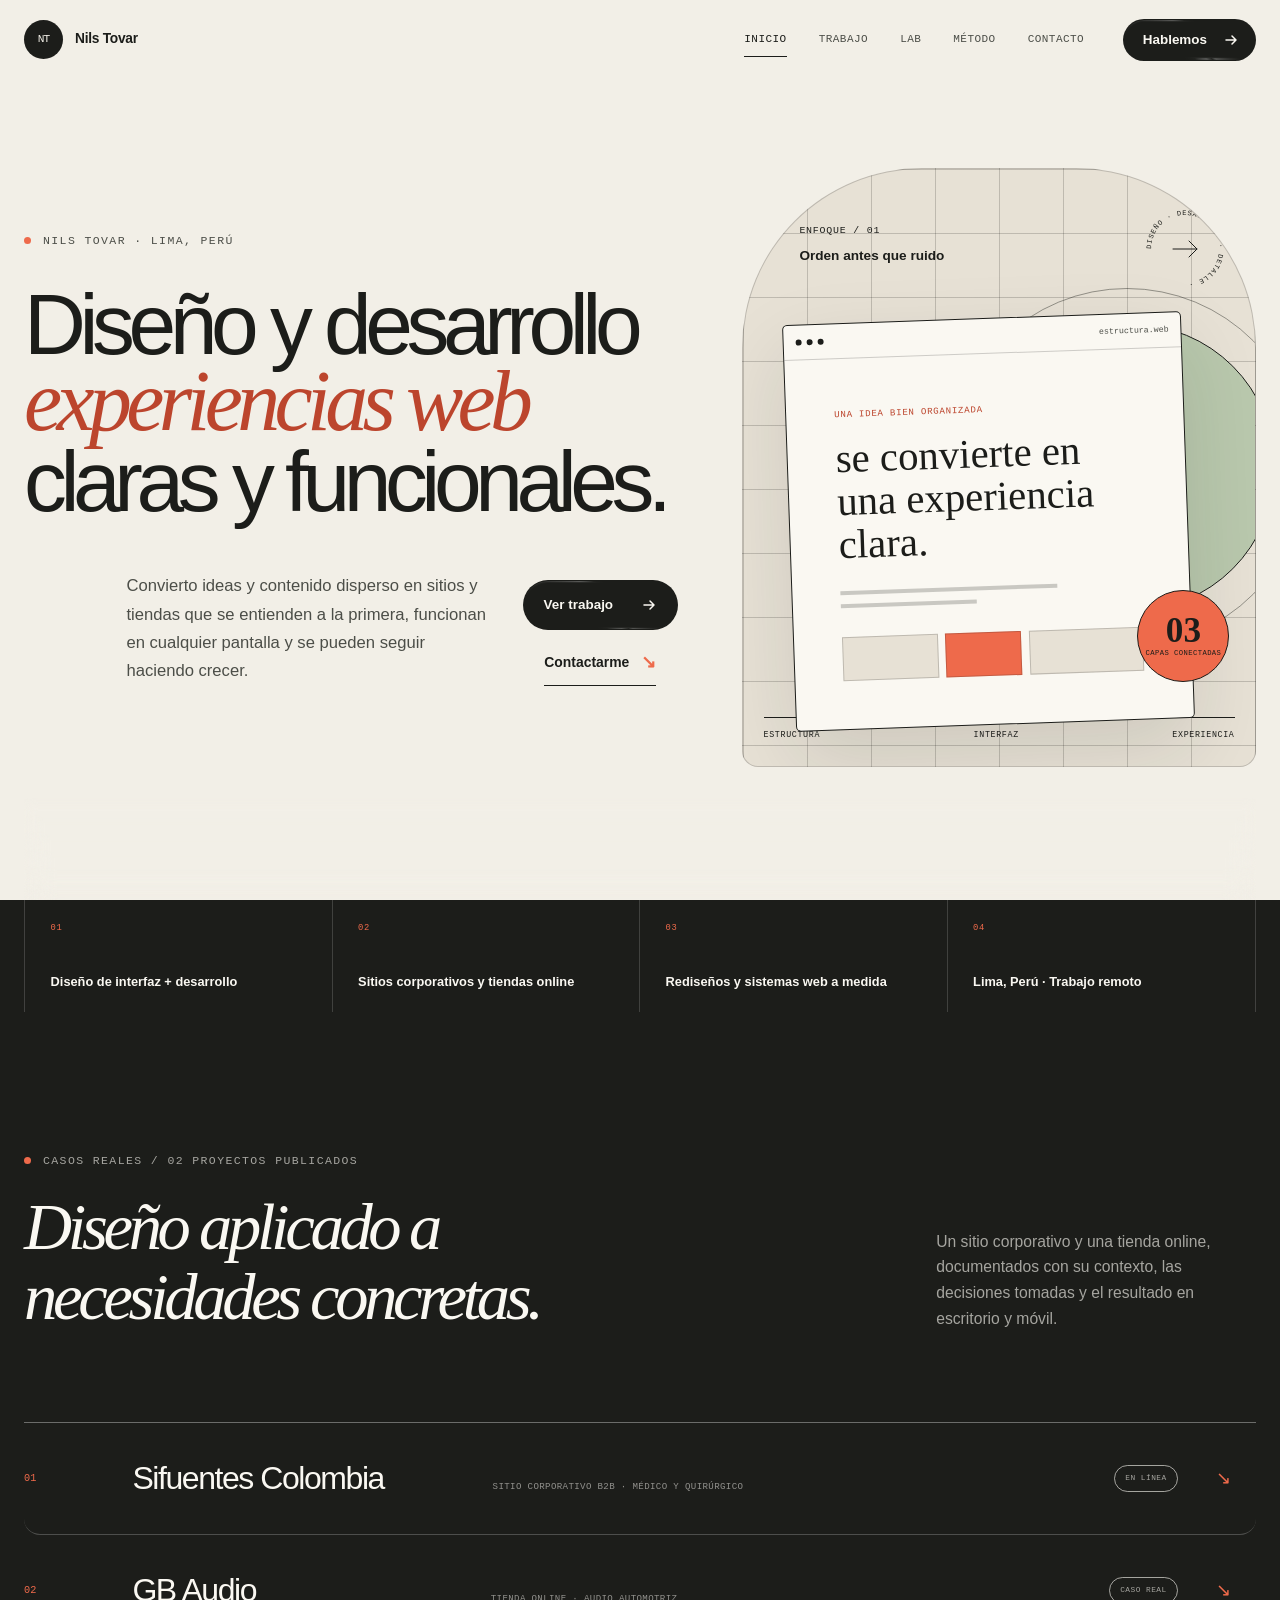
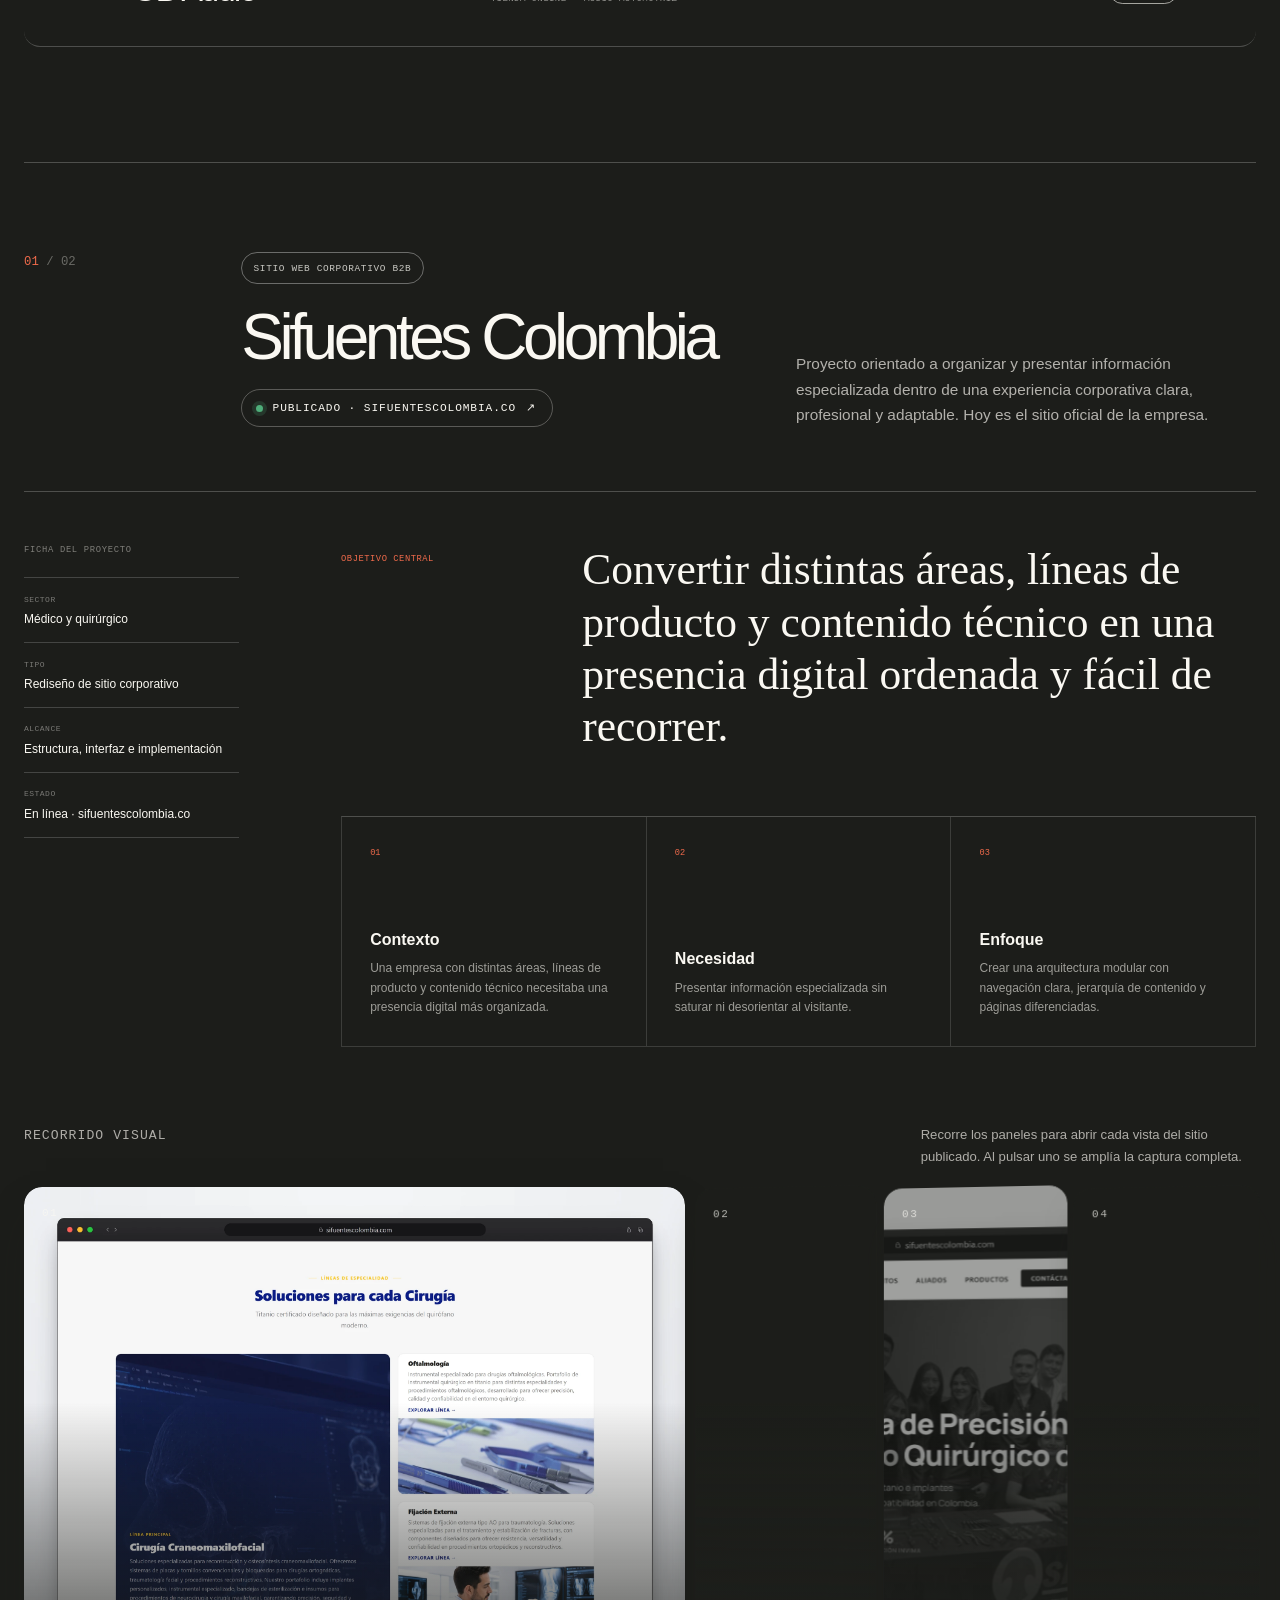
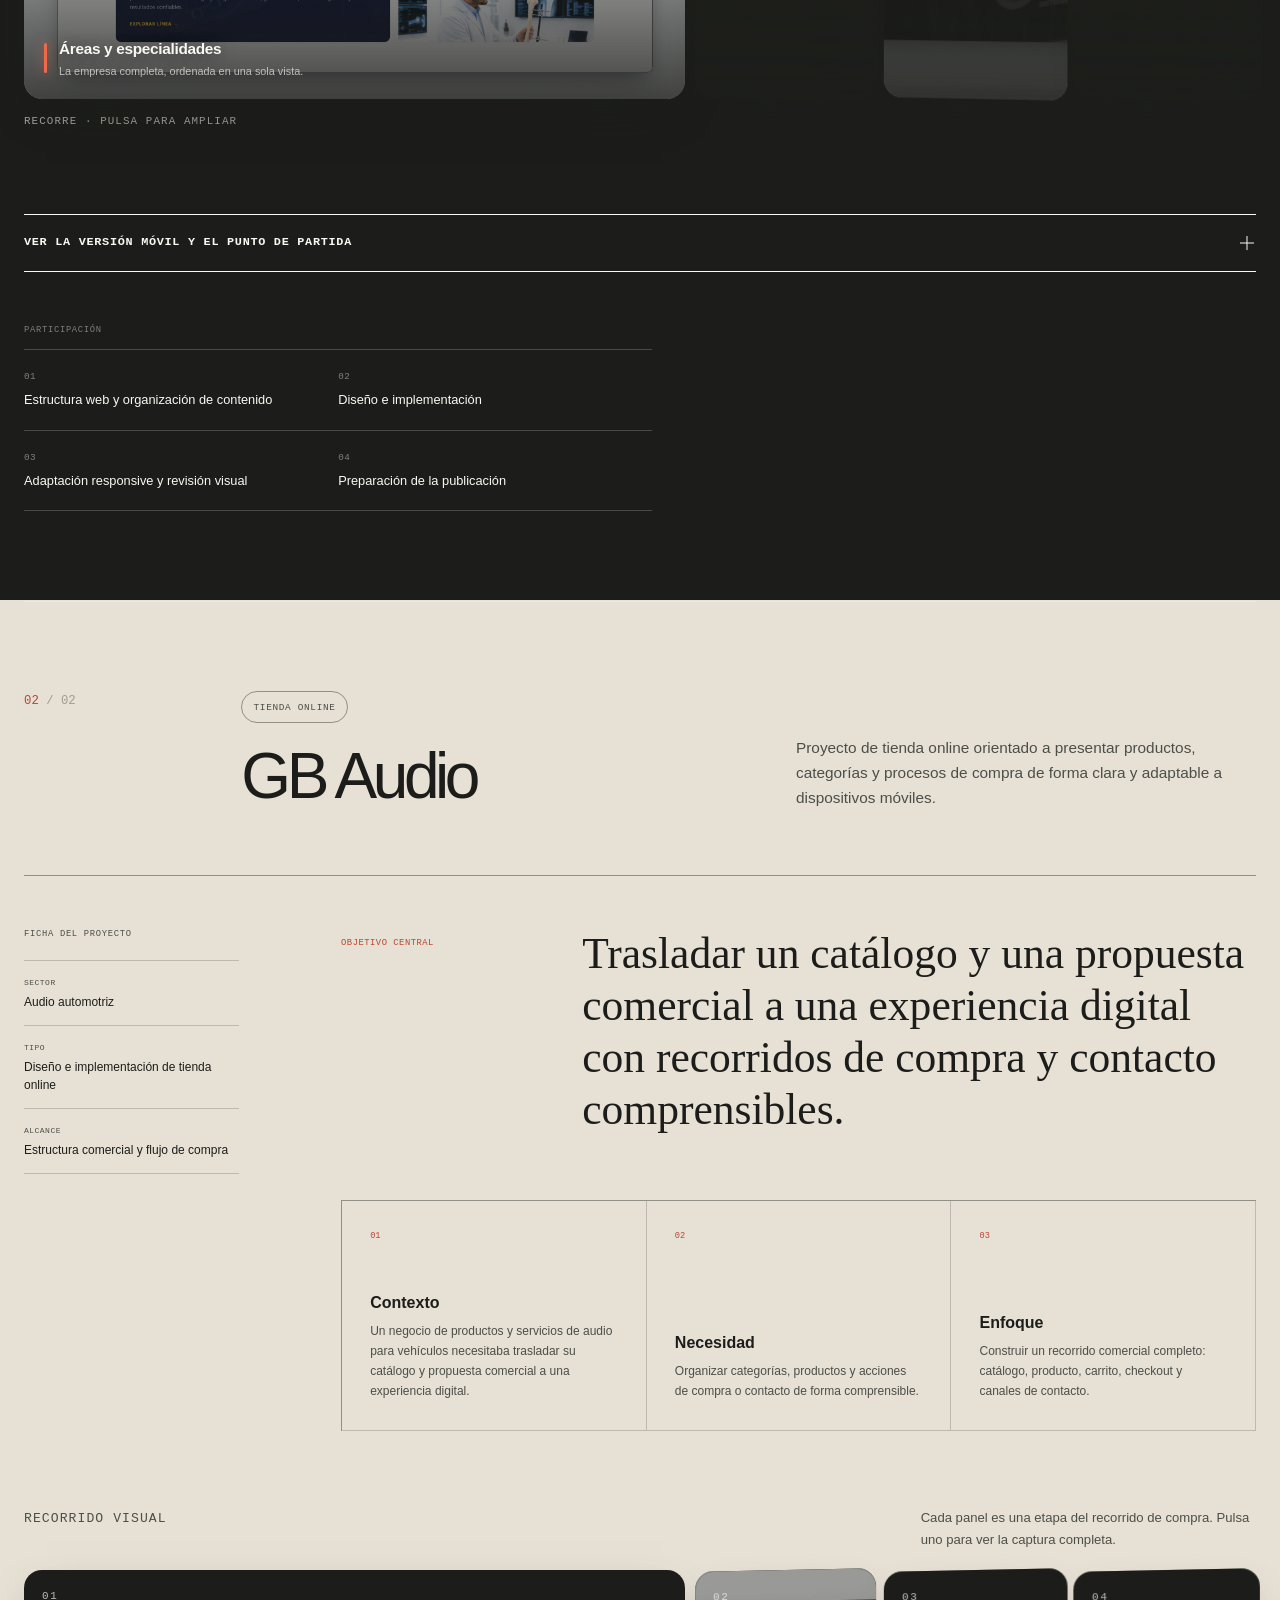
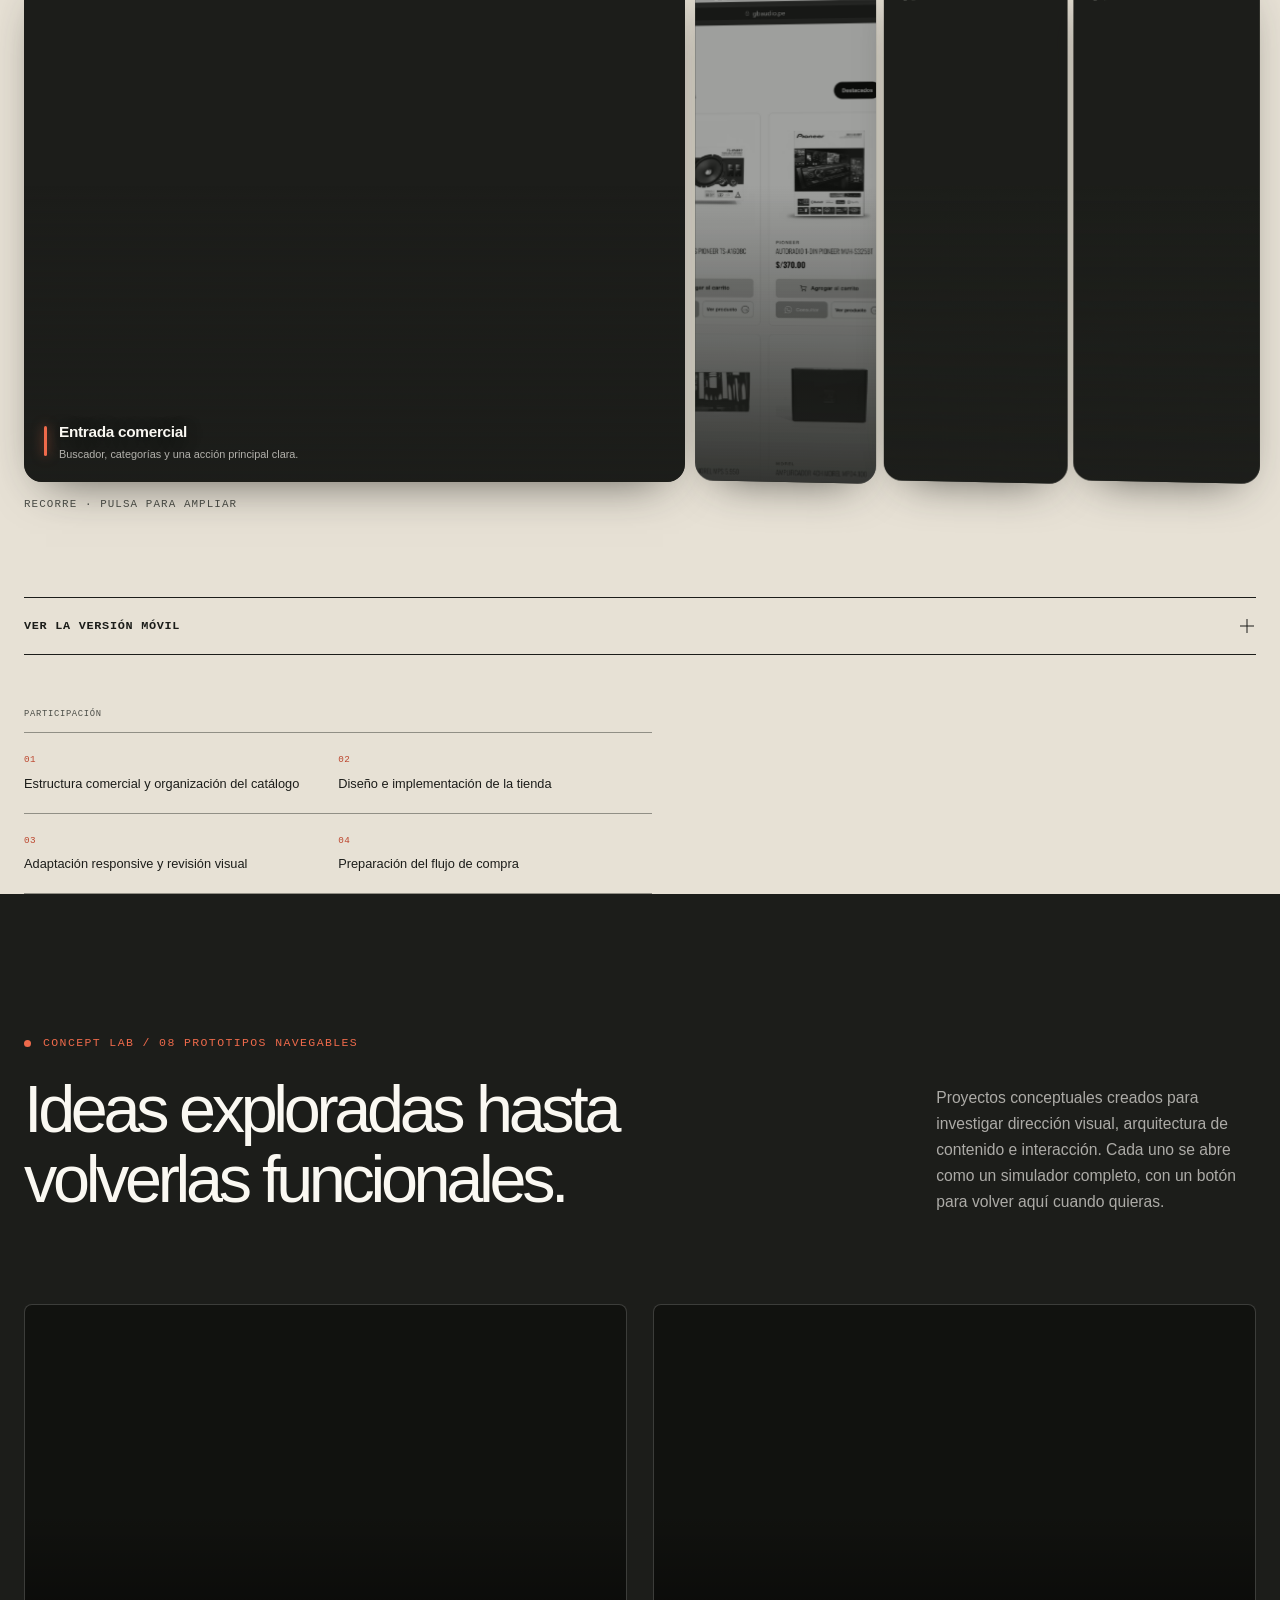
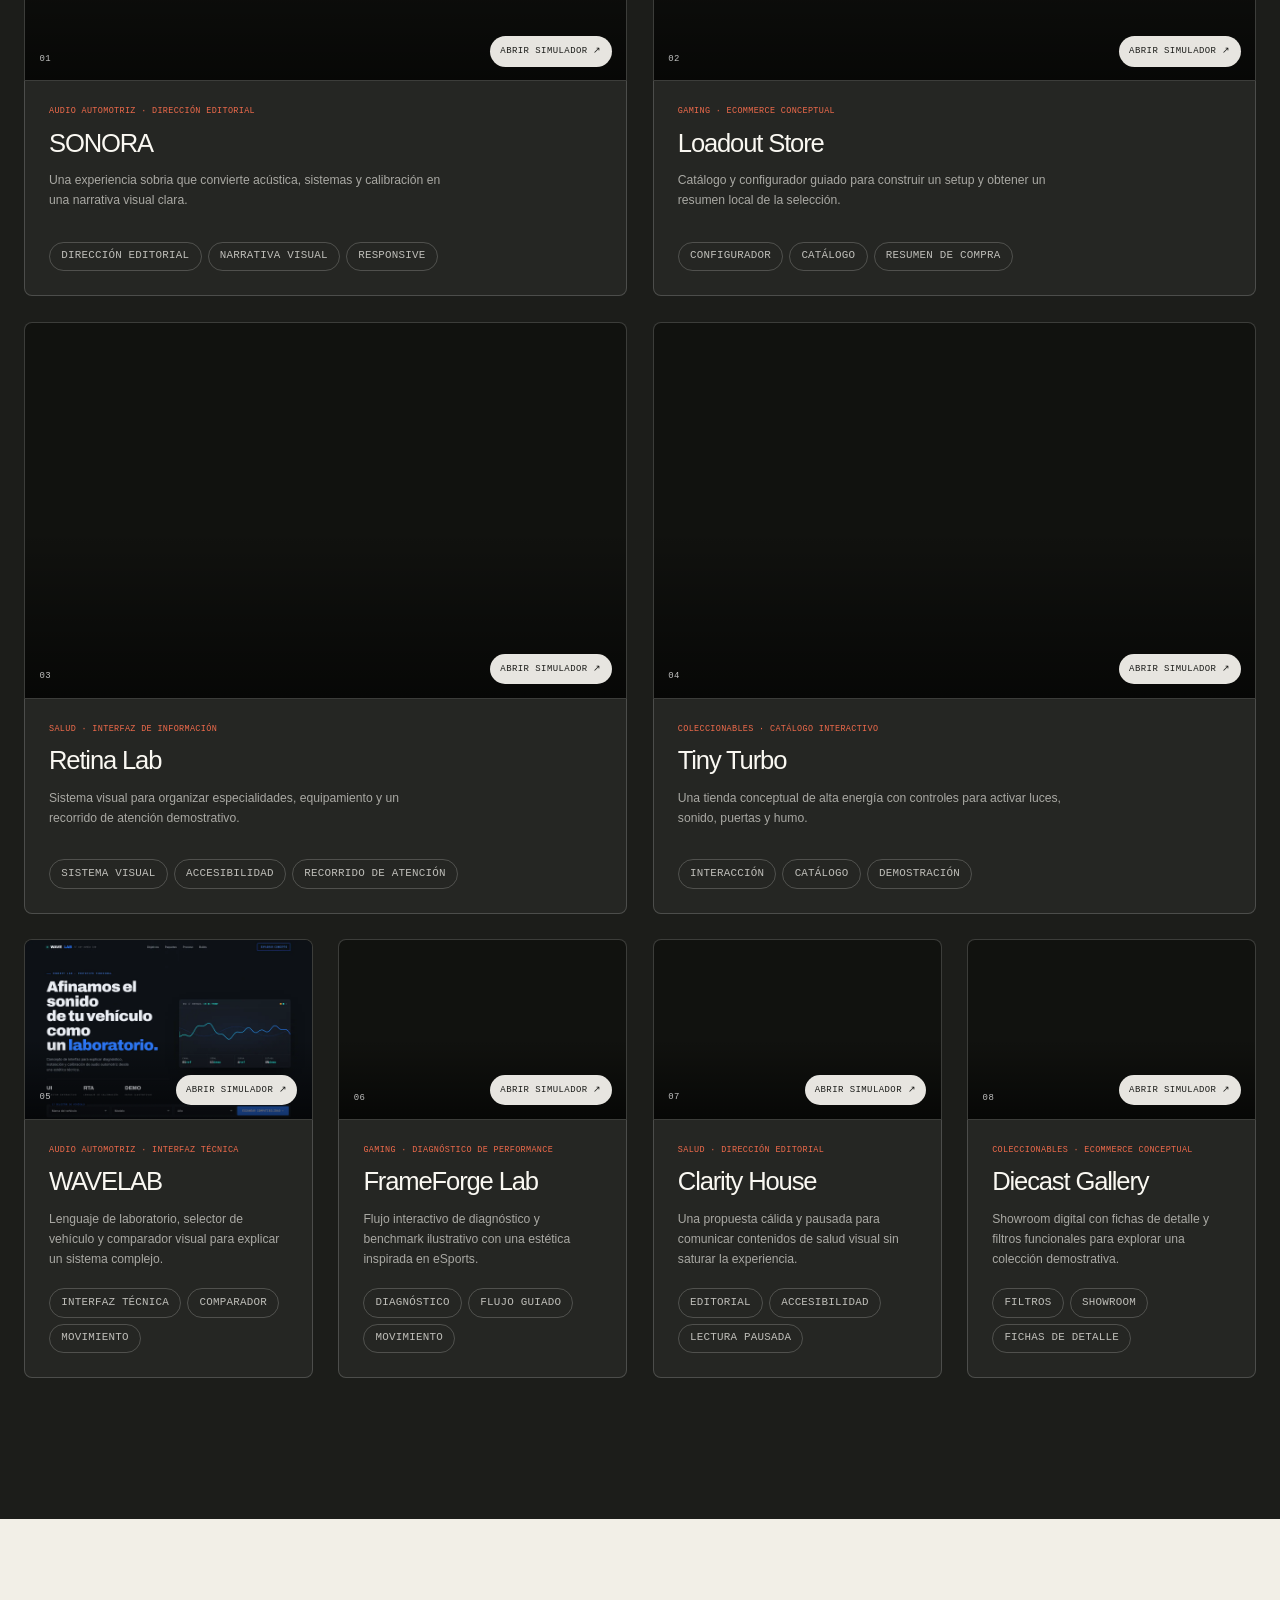
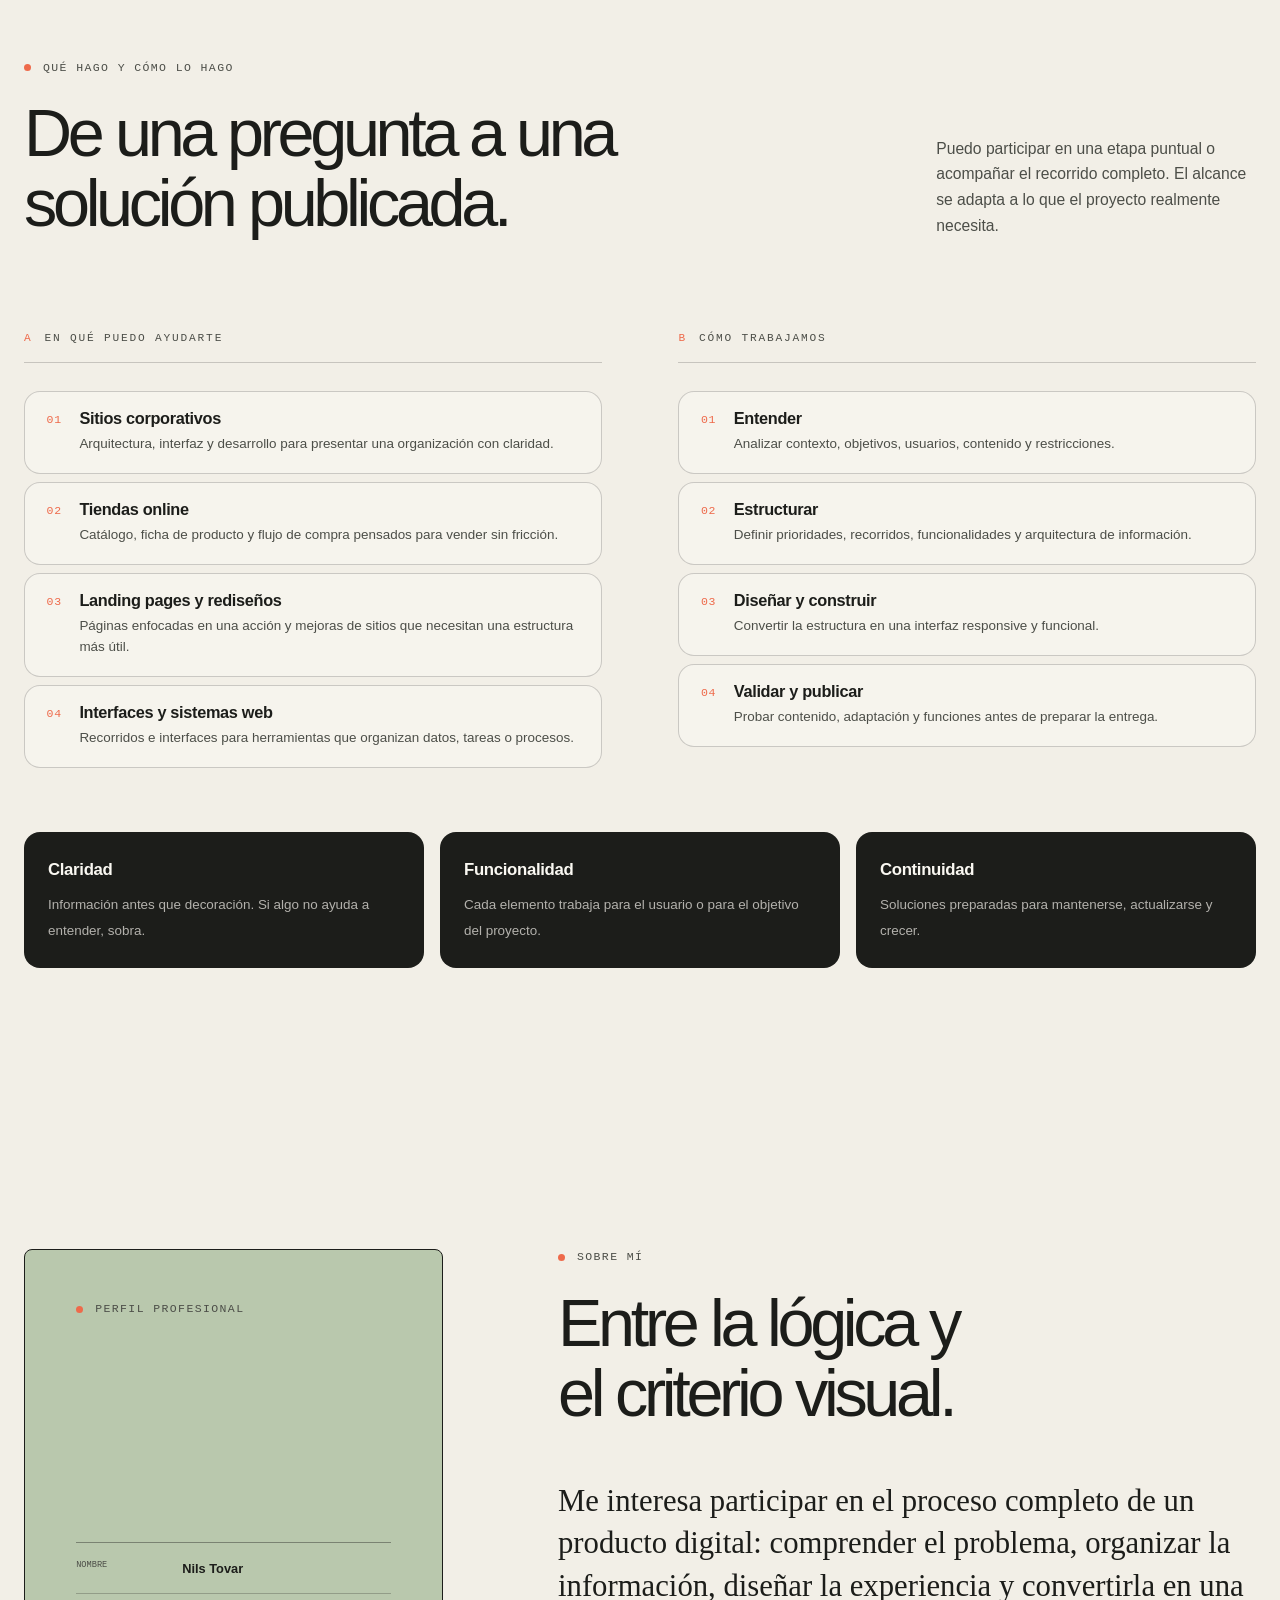
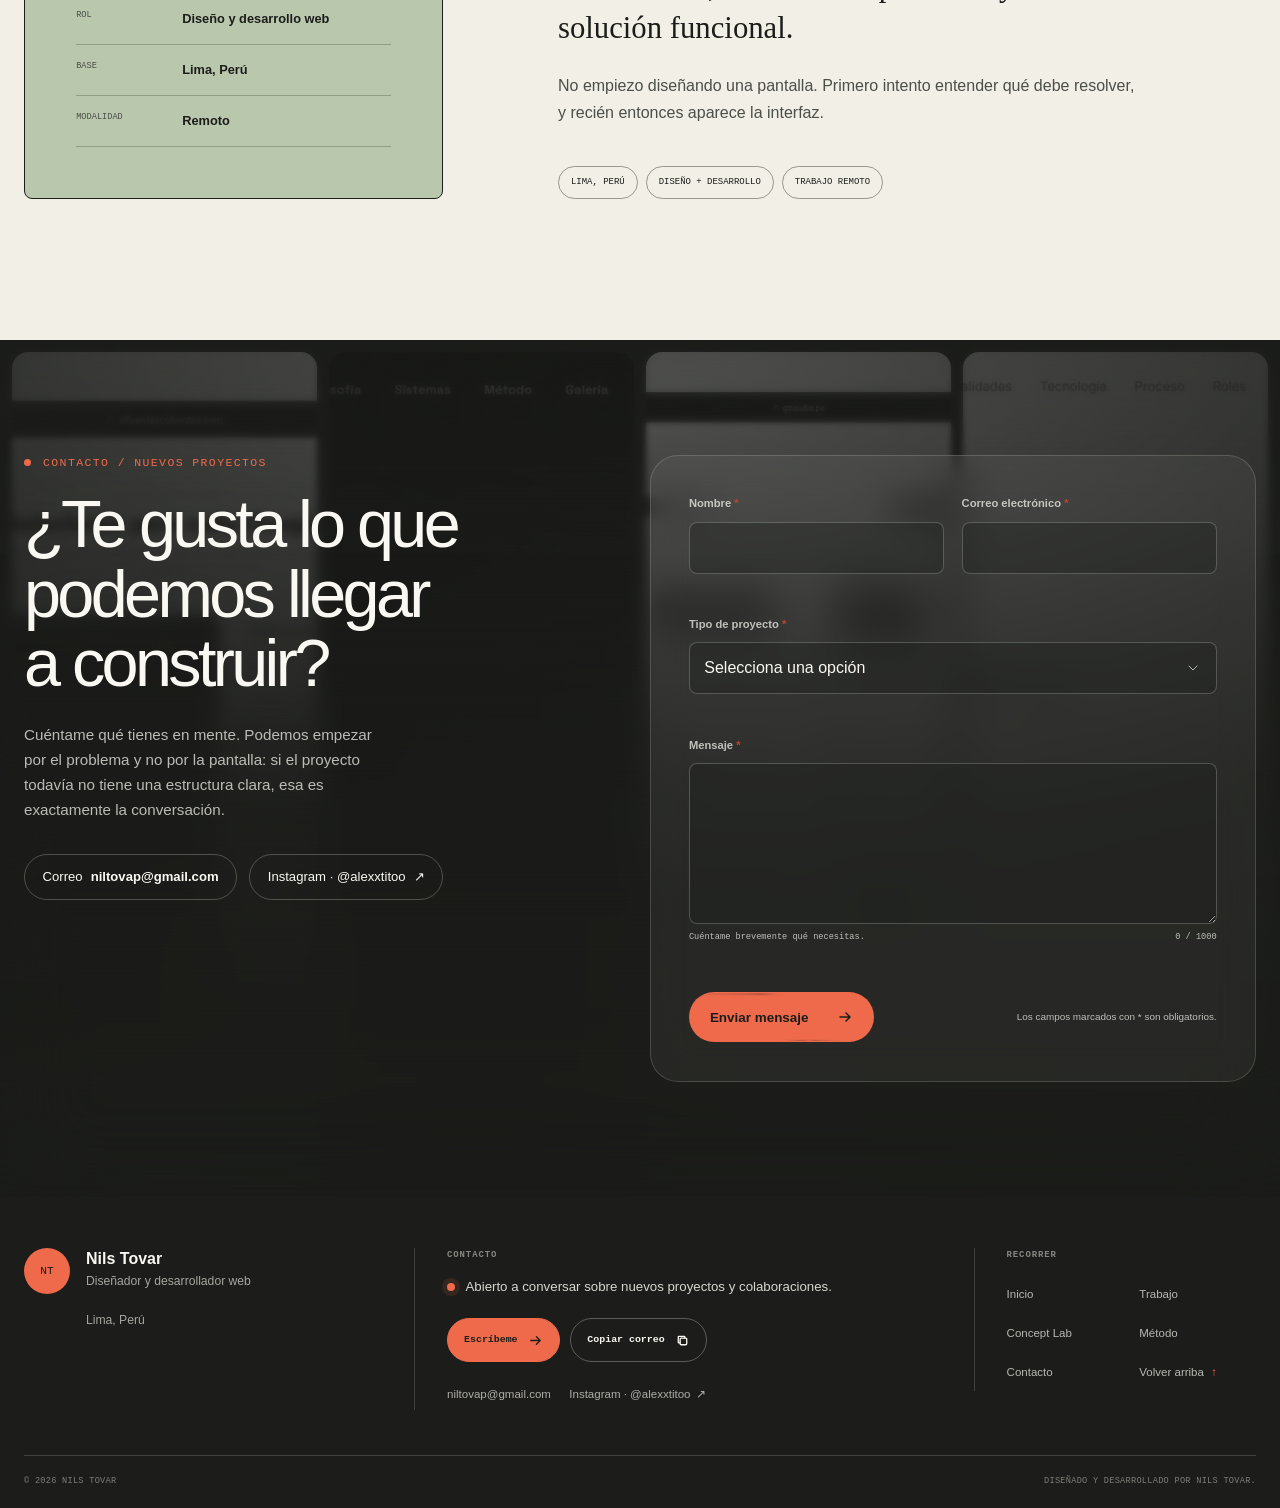
==== commit 1ee367ac: "Rediseño del portafolio Rediseño del portafolio" ====
--- a/index.html
+++ b/index.html
@@ -4,10 +4,10 @@
     <meta charset="utf-8">
     <meta name="viewport" content="width=device-width, initial-scale=1">
 
-    <title>Nils Tovar — Desarrollo web y diseño digital</title>
+    <title>Nils Tovar — Diseño y desarrollo de experiencias web</title>
     <meta
       name="description"
-      content="Portfolio de Nils Tovar, desarrollador web y diseñador digital en Lima. Proyectos corporativos, eCommerce y soluciones web."
+      content="Portfolio de Nils Tovar, diseñador y desarrollador web en Lima. Sitios corporativos, tiendas online y prototipos interactivos."
     >
     <meta name="robots" content="index, follow">
     <meta name="theme-color" content="#f2efe7">
@@ -18,10 +18,10 @@
 
     <meta property="og:type" content="website">
     <meta property="og:locale" content="es_PE">
-    <meta property="og:title" content="Nils Tovar — Desarrollo web y diseño digital">
+    <meta property="og:title" content="Nils Tovar — Diseño y desarrollo de experiencias web">
     <meta
       property="og:description"
-      content="Portfolio de Nils Tovar, desarrollador web y diseñador digital en Lima. Proyectos corporativos, eCommerce y soluciones web construidas con estructura, diseño y desarrollo."
+      content="Portfolio de Nils Tovar, diseñador y desarrollador web en Lima. Sitios corporativos, tiendas online y prototipos interactivos."
     >
     <meta property="og:url" content="https://alti1912.github.io/Portafolio/">
     <meta property="og:site_name" content="Portfolio de Nils Tovar">
@@ -31,14 +31,15 @@
     <meta property="og:image:alt" content="Portfolio de Nils Tovar, diseñador y desarrollador web">
 
     <meta name="twitter:card" content="summary_large_image">
-    <meta name="twitter:title" content="Nils Tovar — Desarrollo web y diseño digital">
+    <meta name="twitter:title" content="Nils Tovar — Diseño y desarrollo de experiencias web">
     <meta
       name="twitter:description"
-      content="Portfolio de desarrollo web, diseño digital, sitios corporativos y eCommerce."
+      content="Sitios corporativos, tiendas online y prototipos interactivos."
     >
 
     <link rel="icon" href="assets/favicon.svg" type="image/svg+xml">
     <link rel="stylesheet" href="css/styles.css">
+    <link rel="stylesheet" href="css/effects.css">
 
     <script>
       document.documentElement.classList.add("js");
@@ -53,7 +54,7 @@
             "@id": "https://alti1912.github.io/Portafolio/#person",
             "name": "Nils Tovar",
             "url": "https://alti1912.github.io/Portafolio/",
-            "jobTitle": "Desarrollador web y diseñador digital",
+            "jobTitle": "Diseñador y desarrollador web",
             "email": "mailto:niltovap@gmail.com",
             "sameAs": [
               "https://www.instagram.com/alexxtitoo/"
@@ -107,13 +108,12 @@
         <nav class="primary-nav" id="primary-navigation" aria-label="Navegación principal" data-nav>
           <ul>
             <li><a href="#inicio" aria-current="page">Inicio</a></li>
-            <li><a href="#proyectos">Proyectos</a></li>
+            <li><a href="#proyectos">Trabajo</a></li>
             <li><a href="#lab">Lab</a></li>
-            <li><a href="#servicios">Servicios</a></li>
-            <li><a href="#proceso">Proceso</a></li>
+            <li><a href="#metodo">Método</a></li>
             <li><a href="#contacto">Contacto</a></li>
           </ul>
-          <a class="button button--small button--ink nav-cta" href="#contacto">
+          <a class="button button--small button--ink nav-cta" href="#contacto" data-specular>
             Hablemos
             <svg viewBox="0 0 16 16" aria-hidden="true">
               <path d="M3 8h10M9 4l4 4-4 4"></path>
@@ -127,19 +127,20 @@
       <section class="hero section-shell" id="inicio" aria-labelledby="hero-title">
         <div class="hero-copy">
           <p class="eyebrow reveal">Nils Tovar · Lima, Perú</p>
-          <h1 id="hero-title" class="reveal">
+          <h1 id="hero-title" class="reveal" data-fold-text data-fold-trigger="load" data-fold-stagger="45">
             Diseño y desarrollo
             <span>experiencias web</span>
             claras y funcionales.
           </h1>
           <div class="hero-intro reveal">
             <p>
-              Construyo sitios corporativos, tiendas online y soluciones digitales
-              combinando estructura, diseño e implementación técnica.
+              Convierto ideas y contenido disperso en sitios y tiendas que se
+              entienden a la primera, funcionan en cualquier pantalla y se pueden
+              seguir haciendo crecer.
             </p>
             <div class="hero-actions">
-              <a class="button button--ink" href="#proyectos">
-                Ver proyectos
+              <a class="button button--ink" href="#proyectos" data-specular>
+                Ver trabajo
                 <svg viewBox="0 0 16 16" aria-hidden="true">
                   <path d="M3 8h10M9 4l4 4-4 4"></path>
                 </svg>
@@ -178,7 +179,7 @@
             <div class="canvas-axis">
               <span>ESTRUCTURA</span>
               <span>INTERFAZ</span>
-              <span>CÓDIGO</span>
+              <span>EXPERIENCIA</span>
             </div>
 
             <div class="canvas-index">
@@ -204,21 +205,29 @@
           <span>Abierto a conversar sobre nuevos proyectos</span>
           <a href="#proyectos">Explorar el trabajo <span aria-hidden="true">↓</span></a>
         </div>
+
+        <div
+          data-gradual-blur
+          data-blur-position="bottom"
+          data-blur-strength="2"
+          data-blur-divs="6"
+          data-blur-curve="ease-out"
+        ></div>
       </section>
 
       <aside class="context-strip" aria-label="Contexto profesional">
         <div class="section-shell context-strip__inner" role="list">
           <div class="context-item" role="listitem">
             <span>01</span>
-            <strong>Desarrollo web + diseño de interfaz</strong>
+            <strong>Diseño de interfaz + desarrollo</strong>
           </div>
           <div class="context-item" role="listitem">
             <span>02</span>
-            <strong>Sitios corporativos y eCommerce</strong>
+            <strong>Sitios corporativos y tiendas online</strong>
           </div>
           <div class="context-item" role="listitem">
             <span>03</span>
-            <strong>WordPress, frontend y sistemas web</strong>
+            <strong>Rediseños y sistemas web a medida</strong>
           </div>
           <div class="context-item" role="listitem">
             <span>04</span>
@@ -231,30 +240,30 @@
         <div class="section-shell">
           <div class="section-heading section-heading--split reveal">
             <div>
-              <p class="eyebrow">Trabajo seleccionado / 02 proyectos reales</p>
-              <h2 id="projects-title">Diseño aplicado<br>a necesidades concretas.</h2>
+              <p class="eyebrow">Casos reales / 02 proyectos publicados</p>
+              <h2 id="projects-title" data-fold-text>Diseño aplicado a necesidades concretas.</h2>
             </div>
             <p>
-              Dos casos reales de sitio corporativo y eCommerce, documentados con
-              contexto, decisiones de diseño y capturas de escritorio y móvil.
+              Un sitio corporativo y una tienda online, documentados con su
+              contexto, las decisiones tomadas y el resultado en escritorio y móvil.
             </p>
           </div>
 
           <nav class="project-index reveal" aria-label="Índice de proyectos">
-            <a class="project-index__item" href="#sifuentes-colombia">
+            <a class="project-index__item" href="#sifuentes-colombia" data-border-glow>
               <span class="project-index__number">01</span>
               <span class="project-index__name">
                 <strong>Sifuentes Colombia</strong>
                 <small>Sitio corporativo B2B · Médico y quirúrgico</small>
               </span>
-              <span class="status-label">Caso real</span>
+              <span class="status-label">En línea</span>
               <span class="project-index__arrow" aria-hidden="true">↘</span>
             </a>
-            <a class="project-index__item" href="#gb-audio">
+            <a class="project-index__item" href="#gb-audio" data-border-glow>
               <span class="project-index__number">02</span>
               <span class="project-index__name">
                 <strong>GB Audio</strong>
-                <small>eCommerce · Audio automotriz</small>
+                <small>Tienda online · Audio automotriz</small>
               </span>
               <span class="status-label">Caso real</span>
               <span class="project-index__arrow" aria-hidden="true">↘</span>
@@ -271,10 +280,23 @@
               <div class="case-title">
                 <p class="tag">Sitio web corporativo B2B</p>
                 <h3 id="sifuentes-title">Sifuentes Colombia</h3>
+                <div class="case-header__actions">
+                  <a
+                    class="case-live"
+                    href="https://sifuentescolombia.co"
+                    target="_blank"
+                    rel="noopener noreferrer"
+                  >
+                    Publicado · sifuentescolombia.co
+                    <span aria-hidden="true">↗</span>
+                    <span class="visually-hidden">(abre en una pestaña nueva)</span>
+                  </a>
+                </div>
               </div>
               <p class="case-description">
                 Proyecto orientado a organizar y presentar información especializada
                 dentro de una experiencia corporativa clara, profesional y adaptable.
+                Hoy es el sitio oficial de la empresa.
               </p>
             </header>
 
@@ -293,6 +315,10 @@
                   <div>
                     <dt>Alcance</dt>
                     <dd>Estructura, interfaz e implementación</dd>
+                  </div>
+                  <div>
+                    <dt>Estado</dt>
+                    <dd>En línea · sifuentescolombia.co</dd>
                   </div>
                 </dl>
               </aside>
@@ -335,230 +361,132 @@
               </div>
             </div>
 
-            <section class="case-evolution reveal" aria-labelledby="sifuentes-evolution-title">
-              <div class="case-evolution__header">
+            <section class="case-visual reveal" aria-labelledby="sifuentes-visual-title">
+              <div class="case-visual__head">
                 <div>
-                  <p class="project-meta__label">Evolución del sitio</p>
-                  <h4 id="sifuentes-evolution-title">Antes / referencia del punto de partida</h4>
+                  <p class="project-meta__label">Recorrido visual</p>
+                  <h4 id="sifuentes-visual-title" class="visually-hidden">
+                    Recorrido visual de Sifuentes Colombia
+                  </h4>
                 </div>
                 <p>
-                  Estas capturas pertenecen al sitio público anterior de Sifuentes Colombia.
-                  Su diseño y desarrollo no forman parte de mi trabajo; se incluyen únicamente
-                  para mostrar el contexto visual previo al rediseño.
+                  Recorre los paneles para abrir cada vista del sitio publicado.
+                  Al pulsar uno se amplía la captura completa.
                 </p>
               </div>
 
-              <div class="evolution-grid">
-                <figure class="project-capture evolution-card" data-frame-mode="raw">
-                  <button
-                    class="capture-open"
-                    type="button"
-                    data-lightbox-trigger
-                    aria-label="Ampliar captura de la página anterior Quiénes somos de Sifuentes Colombia"
-                  >
-                    <span class="capture-media">
+              <div
+                class="accordion-gallery"
+                data-accordion-gallery
+                data-default-index="0"
+                data-expand-ratio="0.55"
+              >
+                <button
+                  class="ag-panel"
+                  type="button"
+                  data-lightbox-trigger
+                  aria-label="Ampliar la captura de áreas y especialidades de Sifuentes Colombia"
+                  data-caption-title="Sifuentes Colombia · Áreas y especialidades"
+                  data-caption-detail="Organización visual de las áreas y especialidades médicas dentro de la página principal."
+                >
+                  <span class="ag-panel__frame">
+                    <span class="ag-panel__media">
                       <img
                         class="project-capture__image"
-                        src="assets/images/projects/sifuentes/before/sifuentes-anterior-quienes.webp"
-                        width="1440"
-                        height="1000"
+                        src="assets/images/projects/sifuentes/sifuentes-bentobox-desktop-safari.webp"
+                        width="2240"
+                        height="1749"
                         loading="lazy"
                         decoding="async"
-                        alt="Sitio anterior de Sifuentes Colombia en la página Quiénes somos, con diseño fijo, menú lateral y aviso de Adobe Flash"
-                      >
-                      <span class="capture-action">Ampliar <span aria-hidden="true">↗</span></span>
-                      <span class="capture-fallback" hidden>La captura no está disponible en este momento.</span>
-                    </span>
-                  </button>
-                  <figcaption>
-                    <span>Sitio anterior · Quiénes somos</span>
-                    <small>Composición de ancho fijo, menú lateral y contenido corporativo extenso en una sola vista.</small>
-                  </figcaption>
-                </figure>
-
-                <figure class="project-capture evolution-card" data-frame-mode="raw">
-                  <button
-                    class="capture-open"
-                    type="button"
-                    data-lightbox-trigger
-                    aria-label="Ampliar captura de la página anterior Líneas de productos de Sifuentes Colombia"
-                  >
-                    <span class="capture-media">
+                        alt="Vista de escritorio de las áreas y especialidades médicas de Sifuentes Colombia"
+                      >
+                    </span>
+                    <span class="ag-panel__overlay"></span>
+                  </span>
+                  <span class="ag-panel__index" aria-hidden="true">01</span>
+                  <span class="ag-panel__label" aria-hidden="true">
+                    <span class="ag-panel__bar"></span>
+                    <span class="ag-panel__text">
+                      <strong>Áreas y especialidades</strong>
+                      <small>La empresa completa, ordenada en una sola vista.</small>
+                    </span>
+                  </span>
+                </button>
+
+                <button
+                  class="ag-panel"
+                  type="button"
+                  data-lightbox-trigger
+                  aria-label="Ampliar la captura de la categoría Maxilofacial de Sifuentes Colombia"
+                  data-caption-title="Sifuentes Colombia · Categoría Maxilofacial"
+                  data-caption-detail="Arquitectura de producto con la categoría activa, sus sistemas y la información técnica asociada."
+                >
+                  <span class="ag-panel__frame">
+                    <span class="ag-panel__media">
                       <img
                         class="project-capture__image"
-                        src="assets/images/projects/sifuentes/before/sifuentes-anterior-productos.webp"
-                        width="1440"
-                        height="1000"
+                        src="assets/images/projects/sifuentes/sifuentes-productos-categoria-desktop-safari.webp"
+                        width="2240"
+                        height="1902"
                         loading="lazy"
                         decoding="async"
-                        alt="Sitio anterior de Sifuentes Colombia con una cuadrícula de líneas de productos dentro de un diseño fijo"
-                      >
-                      <span class="capture-action">Ampliar <span aria-hidden="true">↗</span></span>
-                      <span class="capture-fallback" hidden>La captura no está disponible en este momento.</span>
-                    </span>
-                  </button>
-                  <figcaption>
-                    <span>Sitio anterior · Productos</span>
-                    <small>Categorías presentadas como una cuadrícula estática, sin jerarquía de catálogo ni navegación contextual.</small>
-                  </figcaption>
-                </figure>
-
-                <figure class="project-capture evolution-card" data-frame-mode="raw">
-                  <button
-                    class="capture-open"
-                    type="button"
-                    data-lightbox-trigger
-                    aria-label="Ampliar captura de la página anterior Contáctenos de Sifuentes Colombia"
-                  >
-                    <span class="capture-media">
+                        alt="Vista de escritorio de la categoría Maxilofacial de Sifuentes Colombia con navegación lateral"
+                      >
+                    </span>
+                    <span class="ag-panel__overlay"></span>
+                  </span>
+                  <span class="ag-panel__index" aria-hidden="true">02</span>
+                  <span class="ag-panel__label" aria-hidden="true">
+                    <span class="ag-panel__bar"></span>
+                    <span class="ag-panel__text">
+                      <strong>Catálogo por categoría</strong>
+                      <small>Contenido técnico jerarquizado y navegable.</small>
+                    </span>
+                  </span>
+                </button>
+
+                <button
+                  class="ag-panel"
+                  type="button"
+                  data-lightbox-trigger
+                  aria-label="Ampliar la captura de trayectoria de Sifuentes Colombia"
+                  data-caption-title="Sifuentes Colombia · Trayectoria"
+                  data-caption-detail="Presentación corporativa que aporta contexto, historia y confianza."
+                >
+                  <span class="ag-panel__frame">
+                    <span class="ag-panel__media">
                       <img
                         class="project-capture__image"
-                        src="assets/images/projects/sifuentes/before/sifuentes-anterior-contactenos.webp"
-                        width="1440"
-                        height="1000"
+                        src="assets/images/projects/sifuentes/sifuentes-destacada-desktop-safari.webp"
+                        width="2240"
+                        height="1267"
                         loading="lazy"
                         decoding="async"
-                        alt="Sitio anterior de Sifuentes Colombia con datos de contacto, imagen corporativa y formulario en un diseño fijo"
-                      >
-                      <span class="capture-action">Ampliar <span aria-hidden="true">↗</span></span>
-                      <span class="capture-fallback" hidden>La captura no está disponible en este momento.</span>
-                    </span>
-                  </button>
-                  <figcaption>
-                    <span>Sitio anterior · Contacto</span>
-                    <small>Información y formulario concentrados en una estructura de escritorio sin adaptación móvil visible.</small>
-                  </figcaption>
-                </figure>
-              </div>
-            </section>
-
-            <div class="case-after-label reveal">
-              <p class="project-meta__label">Después / nueva experiencia</p>
-              <p>Arquitectura modular, jerarquía de contenido y adaptación responsive.</p>
-            </div>
-
-            <div
-              class="project-gallery project-gallery--real project-gallery--sifuentes"
-              id="sifuentes-capturas"
-            >
-              <figure
-                class="project-capture project-capture--main"
-                data-frame-mode="embedded"
-              >
+                        alt="Vista de escritorio de la presentación corporativa y trayectoria de Sifuentes Colombia"
+                      >
+                    </span>
+                    <span class="ag-panel__overlay"></span>
+                  </span>
+                  <span class="ag-panel__index" aria-hidden="true">03</span>
+                  <span class="ag-panel__label" aria-hidden="true">
+                    <span class="ag-panel__bar"></span>
+                    <span class="ag-panel__text">
+                      <strong>Trayectoria</strong>
+                      <small>Contexto e historia como argumento de confianza.</small>
+                    </span>
+                  </span>
+                </button>
+
                 <button
-                  class="capture-open"
+                  class="ag-panel"
                   type="button"
                   data-lightbox-trigger
-                  aria-label="Ampliar captura de las áreas y especialidades de Sifuentes Colombia"
+                  aria-label="Ampliar la captura de contacto de Sifuentes Colombia"
+                  data-caption-title="Sifuentes Colombia · Contacto"
+                  data-caption-detail="Formulario, datos de atención y ubicación reunidos en un cierre claro."
                 >
-                  <span class="capture-media">
-                    <img
-                      class="project-capture__image"
-                      src="assets/images/projects/sifuentes/sifuentes-bentobox-desktop-safari.webp"
-                      width="2240"
-                      height="1749"
-                      loading="lazy"
-                      decoding="async"
-                      alt="Vista de escritorio de las áreas y especialidades médicas de Sifuentes Colombia dentro de un mockup oscuro de Safari"
-                    >
-                    <span class="capture-action">Ampliar <span aria-hidden="true">↗</span></span>
-                    <span class="capture-fallback" hidden>La captura no está disponible en este momento.</span>
-                  </span>
-                </button>
-                <figcaption>
-                  <span>Sifuentes Colombia · Áreas y especialidades</span>
-                  <small>Organización visual de las áreas y especialidades médicas dentro de la página principal.</small>
-                </figcaption>
-              </figure>
-
-              <figure
-                class="project-capture project-capture--feature"
-                data-frame-mode="embedded"
-              >
-                <button
-                  class="capture-open"
-                  type="button"
-                  data-lightbox-trigger
-                  aria-label="Ampliar captura de la categoría Maxilofacial de Sifuentes Colombia"
-                >
-                  <span class="capture-media">
-                    <img
-                      class="project-capture__image"
-                      src="assets/images/projects/sifuentes/sifuentes-productos-categoria-desktop-safari.webp"
-                      width="2240"
-                      height="1902"
-                      loading="lazy"
-                      decoding="async"
-                      alt="Vista de escritorio de la categoría Maxilofacial de Sifuentes Colombia con navegación lateral y sistemas de producto"
-                    >
-                    <span class="capture-action">Ampliar <span aria-hidden="true">↗</span></span>
-                    <span class="capture-fallback" hidden>La captura no está disponible en este momento.</span>
-                  </span>
-                </button>
-                <figcaption>
-                  <span>Sifuentes Colombia · Categoría Maxilofacial</span>
-                  <small>Arquitectura de producto con la categoría activa, sus sistemas y la información técnica asociada.</small>
-                </figcaption>
-              </figure>
-
-              <figure
-                class="project-capture project-capture--mobile-feature"
-                data-frame-mode="embedded"
-              >
-                <button
-                  class="capture-open"
-                  type="button"
-                  data-lightbox-trigger
-                  aria-label="Ampliar captura móvil de contacto de Sifuentes Colombia"
-                >
-                  <span class="capture-media">
-                    <img
-                      class="project-capture__image"
-                      src="assets/images/projects/sifuentes/sifuentes-contacto-mobile-safari.webp"
-                      width="1140"
-                      height="2576"
-                      loading="lazy"
-                      decoding="async"
-                      alt="Vista móvil del formulario y los canales de contacto de Sifuentes Colombia dentro de un dispositivo oscuro"
-                    >
-                    <span class="capture-action">Ampliar <span aria-hidden="true">↗</span></span>
-                    <span class="capture-fallback" hidden>La captura no está disponible en este momento.</span>
-                  </span>
-                </button>
-                <figcaption>
-                  <span>Sifuentes Colombia · Contacto móvil</span>
-                  <small>Adaptación responsive del formulario y los canales de atención.</small>
-                </figcaption>
-              </figure>
-
-              <button
-                class="gallery-toggle"
-                type="button"
-                data-gallery-toggle
-                aria-expanded="false"
-                aria-controls="sifuentes-galeria-secundaria"
-              >
-                <span data-gallery-label>Ver 5 capturas más</span>
-                <span class="gallery-toggle__icon" aria-hidden="true"></span>
-              </button>
-
-              <div
-                class="secondary-gallery"
-                id="sifuentes-galeria-secundaria"
-                data-gallery-panel
-                hidden
-              >
-                <figure
-                  class="project-capture project-capture--secondary-wide"
-                  data-frame-mode="embedded"
-                >
-                  <button
-                    class="capture-open"
-                    type="button"
-                    data-lightbox-trigger
-                    aria-label="Ampliar captura de contacto de Sifuentes Colombia en escritorio"
-                  >
-                    <span class="capture-media">
+                  <span class="ag-panel__frame">
+                    <span class="ag-panel__media">
                       <img
                         class="project-capture__image"
                         src="assets/images/projects/sifuentes/sifuentes-contacto-desktop-safari.webp"
@@ -568,46 +496,44 @@
                         decoding="async"
                         alt="Vista de escritorio del formulario, la información de contacto y el mapa de Sifuentes Colombia"
                       >
-                      <span class="capture-action">Ampliar <span aria-hidden="true">↗</span></span>
-                      <span class="capture-fallback" hidden>La captura no está disponible en este momento.</span>
-                    </span>
-                  </button>
-                  <figcaption>
-                    <span>Sifuentes Colombia · Contacto</span>
-                    <small>Formulario, datos de atención y ubicación reunidos en un cierre claro.</small>
-                  </figcaption>
-                </figure>
-
-                <figure
-                  class="project-capture project-capture--secondary-wide"
-                  data-frame-mode="embedded"
-                >
-                  <button
-                    class="capture-open"
-                    type="button"
-                    data-lightbox-trigger
-                    aria-label="Ampliar captura de trayectoria de Sifuentes Colombia en escritorio"
-                  >
-                    <span class="capture-media">
-                      <img
-                        class="project-capture__image"
-                        src="assets/images/projects/sifuentes/sifuentes-destacada-desktop-safari.webp"
-                        width="2240"
-                        height="1267"
-                        loading="lazy"
-                        decoding="async"
-                        alt="Vista de escritorio de la presentación corporativa y trayectoria de Sifuentes Colombia"
-                      >
-                      <span class="capture-action">Ampliar <span aria-hidden="true">↗</span></span>
-                      <span class="capture-fallback" hidden>La captura no está disponible en este momento.</span>
-                    </span>
-                  </button>
-                  <figcaption>
-                    <span>Sifuentes Colombia · Trayectoria</span>
-                    <small>Presentación corporativa que aporta contexto, historia y confianza.</small>
-                  </figcaption>
-                </figure>
-
+                    </span>
+                    <span class="ag-panel__overlay"></span>
+                  </span>
+                  <span class="ag-panel__index" aria-hidden="true">04</span>
+                  <span class="ag-panel__label" aria-hidden="true">
+                    <span class="ag-panel__bar"></span>
+                    <span class="ag-panel__text">
+                      <strong>Contacto</strong>
+                      <small>Un cierre con formulario, atención y ubicación.</small>
+                    </span>
+                  </span>
+                </button>
+              </div>
+
+              <p class="accordion-gallery__hint">Recorre · Pulsa para ampliar</p>
+            </section>
+
+            <div
+              class="project-gallery project-gallery--real project-gallery--sifuentes"
+              id="sifuentes-capturas"
+            >
+              <button
+                class="gallery-toggle"
+                type="button"
+                data-gallery-toggle
+                aria-expanded="false"
+                aria-controls="sifuentes-galeria-secundaria"
+              >
+                <span data-gallery-label>Ver la versión móvil y el punto de partida</span>
+                <span class="gallery-toggle__icon" aria-hidden="true"></span>
+              </button>
+
+              <div
+                class="secondary-gallery"
+                id="sifuentes-galeria-secundaria"
+                data-gallery-panel
+                hidden
+              >
                 <figure
                   class="project-capture project-capture--secondary-mobile project-capture--long"
                   data-frame-mode="embedded"
@@ -633,7 +559,7 @@
                     </span>
                   </button>
                   <figcaption>
-                    <span>Sifuentes Colombia · Especialidades en móvil</span>
+                    <span>Especialidades en móvil</span>
                     <small>Recorte de la captura completa para conservar el ritmo de lectura.</small>
                   </figcaption>
                 </figure>
@@ -663,7 +589,7 @@
                     </span>
                   </button>
                   <figcaption>
-                    <span>Sifuentes Colombia · Categoría en móvil</span>
+                    <span>Categoría en móvil</span>
                     <small>Recorte controlado del contenido técnico; la vista completa está disponible al ampliar.</small>
                   </figcaption>
                 </figure>
@@ -693,10 +619,137 @@
                     </span>
                   </button>
                   <figcaption>
-                    <span>Sifuentes Colombia · Trayectoria en móvil</span>
+                    <span>Trayectoria en móvil</span>
                     <small>La presentación corporativa adaptada a una lectura vertical.</small>
                   </figcaption>
                 </figure>
+
+                <figure
+                  class="project-capture project-capture--secondary-mobile"
+                  data-frame-mode="embedded"
+                >
+                  <button
+                    class="capture-open"
+                    type="button"
+                    data-lightbox-trigger
+                    aria-label="Ampliar captura móvil de contacto de Sifuentes Colombia"
+                  >
+                    <span class="capture-media">
+                      <img
+                        class="project-capture__image"
+                        src="assets/images/projects/sifuentes/sifuentes-contacto-mobile-safari.webp"
+                        width="1140"
+                        height="2576"
+                        loading="lazy"
+                        decoding="async"
+                        alt="Vista móvil del formulario y los canales de contacto de Sifuentes Colombia"
+                      >
+                      <span class="capture-action">Ampliar <span aria-hidden="true">↗</span></span>
+                      <span class="capture-fallback" hidden>La captura no está disponible en este momento.</span>
+                    </span>
+                  </button>
+                  <figcaption>
+                    <span>Contacto móvil</span>
+                    <small>Adaptación responsive del formulario y los canales de atención.</small>
+                  </figcaption>
+                </figure>
+
+                <section class="case-evolution" aria-labelledby="sifuentes-evolution-title">
+                  <div class="case-evolution__header">
+                    <div>
+                      <p class="project-meta__label">Antes del rediseño</p>
+                      <h4 id="sifuentes-evolution-title">Referencia del punto de partida</h4>
+                    </div>
+                    <p>
+                      Estas capturas pertenecen al sitio público anterior de Sifuentes Colombia.
+                      Su diseño y desarrollo no forman parte de mi trabajo; se incluyen únicamente
+                      para mostrar el contexto visual previo al rediseño.
+                    </p>
+                  </div>
+
+                  <div class="evolution-grid">
+                    <figure class="project-capture evolution-card" data-frame-mode="raw">
+                      <button
+                        class="capture-open"
+                        type="button"
+                        data-lightbox-trigger
+                        aria-label="Ampliar captura de la página anterior Quiénes somos de Sifuentes Colombia"
+                      >
+                        <span class="capture-media">
+                          <img
+                            class="project-capture__image"
+                            src="assets/images/projects/sifuentes/before/sifuentes-anterior-quienes.webp"
+                            width="1440"
+                            height="1000"
+                            loading="lazy"
+                            decoding="async"
+                            alt="Sitio anterior de Sifuentes Colombia en la página Quiénes somos, con diseño fijo y menú lateral"
+                          >
+                          <span class="capture-action">Ampliar <span aria-hidden="true">↗</span></span>
+                          <span class="capture-fallback" hidden>La captura no está disponible en este momento.</span>
+                        </span>
+                      </button>
+                      <figcaption>
+                        <span>Sitio anterior · Quiénes somos</span>
+                        <small>Composición de ancho fijo, menú lateral y contenido corporativo extenso en una sola vista.</small>
+                      </figcaption>
+                    </figure>
+
+                    <figure class="project-capture evolution-card" data-frame-mode="raw">
+                      <button
+                        class="capture-open"
+                        type="button"
+                        data-lightbox-trigger
+                        aria-label="Ampliar captura de la página anterior Líneas de productos de Sifuentes Colombia"
+                      >
+                        <span class="capture-media">
+                          <img
+                            class="project-capture__image"
+                            src="assets/images/projects/sifuentes/before/sifuentes-anterior-productos.webp"
+                            width="1440"
+                            height="1000"
+                            loading="lazy"
+                            decoding="async"
+                            alt="Sitio anterior de Sifuentes Colombia con una cuadrícula de líneas de productos dentro de un diseño fijo"
+                          >
+                          <span class="capture-action">Ampliar <span aria-hidden="true">↗</span></span>
+                          <span class="capture-fallback" hidden>La captura no está disponible en este momento.</span>
+                        </span>
+                      </button>
+                      <figcaption>
+                        <span>Sitio anterior · Productos</span>
+                        <small>Categorías presentadas como una cuadrícula estática, sin jerarquía de catálogo ni navegación contextual.</small>
+                      </figcaption>
+                    </figure>
+
+                    <figure class="project-capture evolution-card" data-frame-mode="raw">
+                      <button
+                        class="capture-open"
+                        type="button"
+                        data-lightbox-trigger
+                        aria-label="Ampliar captura de la página anterior Contáctenos de Sifuentes Colombia"
+                      >
+                        <span class="capture-media">
+                          <img
+                            class="project-capture__image"
+                            src="assets/images/projects/sifuentes/before/sifuentes-anterior-contactenos.webp"
+                            width="1440"
+                            height="1000"
+                            loading="lazy"
+                            decoding="async"
+                            alt="Sitio anterior de Sifuentes Colombia con datos de contacto, imagen corporativa y formulario en un diseño fijo"
+                          >
+                          <span class="capture-action">Ampliar <span aria-hidden="true">↗</span></span>
+                          <span class="capture-fallback" hidden>La captura no está disponible en este momento.</span>
+                        </span>
+                      </button>
+                      <figcaption>
+                        <span>Sitio anterior · Contacto</span>
+                        <small>Información y formulario concentrados en una estructura de escritorio sin adaptación móvil visible.</small>
+                      </figcaption>
+                    </figure>
+                  </div>
+                </section>
               </div>
             </div>
 
@@ -718,25 +771,10 @@
                   </div>
                   <div>
                     <dt>04</dt>
-                    <dd>Preparación técnica</dd>
+                    <dd>Preparación de la publicación</dd>
                   </div>
                 </dl>
               </div>
-
-              <details class="case-details">
-                <summary>
-                  <span>Ver tecnologías confirmadas</span>
-                  <span class="details-icon" aria-hidden="true"></span>
-                </summary>
-                <div class="case-details__content case-details__content--tags">
-                  <span>WordPress</span>
-                  <span>Elementor</span>
-                  <span>Tema hijo</span>
-                  <span>HTML</span>
-                  <span>CSS</span>
-                  <span>JavaScript</span>
-                </div>
-              </details>
             </div>
           </article>
 
@@ -748,7 +786,7 @@
             <header class="case-header">
               <div class="case-number">02 <span>/ 02</span></div>
               <div class="case-title">
-                <p class="tag">eCommerce</p>
+                <p class="tag">Tienda online</p>
                 <h3 id="gb-title">GB Audio</h3>
               </div>
               <p class="case-description">
@@ -767,7 +805,7 @@
                   </div>
                   <div>
                     <dt>Tipo</dt>
-                    <dd>Diseño e implementación de eCommerce</dd>
+                    <dd>Diseño e implementación de tienda online</dd>
                   </div>
                   <div>
                     <dt>Alcance</dt>
@@ -790,7 +828,7 @@
                     <span>01</span>
                     <h4 id="gb-contexto">Contexto</h4>
                     <p>
-                      Un negocio de productos y servicios de car audio necesitaba
+                      Un negocio de productos y servicios de audio para vehículos necesitaba
                       trasladar su catálogo y propuesta comercial a una experiencia digital.
                     </p>
                   </section>
@@ -806,136 +844,138 @@
                     <span>03</span>
                     <h4 id="gb-enfoque">Enfoque</h4>
                     <p>
-                      Crear una estructura de eCommerce con jerarquía comercial,
-                      catálogo, producto, carrito, checkout y canales de contacto.
+                      Construir un recorrido comercial completo: catálogo, producto,
+                      carrito, checkout y canales de contacto.
                     </p>
                   </section>
                 </div>
               </div>
             </div>
 
-            <div
-              class="project-gallery project-gallery--real project-gallery--gb"
-              id="gb-capturas"
-            >
-              <figure
-                class="project-capture project-capture--main"
-                data-frame-mode="embedded"
+            <section class="case-visual reveal" aria-labelledby="gb-visual-title">
+              <div class="case-visual__head">
+                <div>
+                  <p class="project-meta__label">Recorrido visual</p>
+                  <h4 id="gb-visual-title" class="visually-hidden">Recorrido visual de GB Audio</h4>
+                </div>
+                <p>
+                  Cada panel es una etapa del recorrido de compra. Pulsa uno para
+                  ver la captura completa.
+                </p>
+              </div>
+
+              <div
+                class="accordion-gallery"
+                data-accordion-gallery
+                data-default-index="0"
+                data-expand-ratio="0.55"
               >
                 <button
-                  class="capture-open"
+                  class="ag-panel"
                   type="button"
                   data-lightbox-trigger
-                  aria-label="Ampliar captura de la página principal de GB Audio"
+                  aria-label="Ampliar la captura de la página principal de GB Audio"
+                  data-caption-title="GB Audio · Página principal"
+                  data-caption-detail="Entrada comercial con buscador, categorías y llamadas a explorar el catálogo o cotizar una instalación."
                 >
-                  <span class="capture-media">
-                    <img
-                      class="project-capture__image"
-                      src="assets/images/projects/gb-audio/gb-audio-hero-desktop-safari.webp"
-                      width="2240"
-                      height="1458"
-                      loading="lazy"
-                      decoding="async"
-                      alt="Vista de escritorio de la página principal de GB Audio con navegación, buscador y presentación de car audio"
-                    >
-                    <span class="capture-action">Ampliar <span aria-hidden="true">↗</span></span>
-                    <span class="capture-fallback" hidden>La captura no está disponible en este momento.</span>
+                  <span class="ag-panel__frame">
+                    <span class="ag-panel__media">
+                      <img
+                        class="project-capture__image"
+                        src="assets/images/projects/gb-audio/gb-audio-hero-desktop-safari.webp"
+                        width="2240"
+                        height="1458"
+                        loading="lazy"
+                        decoding="async"
+                        alt="Vista de escritorio de la página principal de GB Audio con navegación y buscador"
+                      >
+                    </span>
+                    <span class="ag-panel__overlay"></span>
+                  </span>
+                  <span class="ag-panel__index" aria-hidden="true">01</span>
+                  <span class="ag-panel__label" aria-hidden="true">
+                    <span class="ag-panel__bar"></span>
+                    <span class="ag-panel__text">
+                      <strong>Entrada comercial</strong>
+                      <small>Buscador, categorías y una acción principal clara.</small>
+                    </span>
                   </span>
                 </button>
-                <figcaption>
-                  <span>GB Audio · Página principal</span>
-                  <small>Entrada comercial con buscador, categorías y llamadas a explorar el catálogo o cotizar una instalación.</small>
-                </figcaption>
-              </figure>
-
-              <figure
-                class="project-capture project-capture--feature"
-                data-frame-mode="embedded"
-              >
+
                 <button
-                  class="capture-open"
+                  class="ag-panel"
                   type="button"
                   data-lightbox-trigger
-                  aria-label="Ampliar captura del catálogo de GB Audio en escritorio"
+                  aria-label="Ampliar la captura del catálogo de GB Audio"
+                  data-caption-title="GB Audio · Catálogo"
+                  data-caption-detail="Jerarquía de tienda para comparar productos y continuar por compra directa, consulta o detalle."
                 >
-                  <span class="capture-media">
-                    <img
-                      class="project-capture__image"
-                      src="assets/images/projects/gb-audio/gb-audio-catalogo-desktop-safari.webp"
-                      width="2240"
-                      height="2124"
-                      loading="lazy"
-                      decoding="async"
-                      alt="Vista de escritorio del catálogo de GB Audio con filtros, productos, precios y acciones de compra y consulta"
-                    >
-                    <span class="capture-action">Ampliar <span aria-hidden="true">↗</span></span>
-                    <span class="capture-fallback" hidden>La captura no está disponible en este momento.</span>
+                  <span class="ag-panel__frame">
+                    <span class="ag-panel__media">
+                      <img
+                        class="project-capture__image"
+                        src="assets/images/projects/gb-audio/gb-audio-catalogo-desktop-safari.webp"
+                        width="2240"
+                        height="2124"
+                        loading="lazy"
+                        decoding="async"
+                        alt="Vista de escritorio del catálogo de GB Audio con filtros, productos y precios"
+                      >
+                    </span>
+                    <span class="ag-panel__overlay"></span>
+                  </span>
+                  <span class="ag-panel__index" aria-hidden="true">02</span>
+                  <span class="ag-panel__label" aria-hidden="true">
+                    <span class="ag-panel__bar"></span>
+                    <span class="ag-panel__text">
+                      <strong>Catálogo</strong>
+                      <small>Comparar, filtrar y decidir sin fricción.</small>
+                    </span>
                   </span>
                 </button>
-                <figcaption>
-                  <span>GB Audio · Catálogo</span>
-                  <small>Jerarquía eCommerce para comparar productos y continuar por compra directa, consulta o detalle.</small>
-                </figcaption>
-              </figure>
-
-              <figure
-                class="project-capture project-capture--mobile-feature"
-                data-frame-mode="embedded"
-              >
+
                 <button
-                  class="capture-open"
+                  class="ag-panel"
                   type="button"
                   data-lightbox-trigger
-                  aria-label="Ampliar captura móvil de la página principal de GB Audio"
+                  aria-label="Ampliar la captura de la propuesta de valor de GB Audio"
+                  data-caption-title="GB Audio · Propuesta de valor"
+                  data-caption-detail="Beneficios del servicio: experiencia, instalación profesional, marcas líderes y asesoría especializada."
                 >
-                  <span class="capture-media">
-                    <img
-                      class="project-capture__image"
-                      src="assets/images/projects/gb-audio/gb-audio-hero-mobile-safari.webp"
-                      width="1140"
-                      height="1876"
-                      loading="lazy"
-                      decoding="async"
-                      alt="Vista móvil de la página principal de GB Audio con buscador, menú de categorías y llamadas comerciales"
-                    >
-                    <span class="capture-action">Ampliar <span aria-hidden="true">↗</span></span>
-                    <span class="capture-fallback" hidden>La captura no está disponible en este momento.</span>
+                  <span class="ag-panel__frame">
+                    <span class="ag-panel__media">
+                      <img
+                        class="project-capture__image"
+                        src="assets/images/projects/gb-audio/gb-audio-destacada-desktop-safari.webp"
+                        width="2240"
+                        height="1336"
+                        loading="lazy"
+                        decoding="async"
+                        alt="Vista de escritorio de la propuesta de valor de GB Audio con cuatro beneficios del servicio"
+                      >
+                    </span>
+                    <span class="ag-panel__overlay"></span>
+                  </span>
+                  <span class="ag-panel__index" aria-hidden="true">03</span>
+                  <span class="ag-panel__label" aria-hidden="true">
+                    <span class="ag-panel__bar"></span>
+                    <span class="ag-panel__text">
+                      <strong>Propuesta de valor</strong>
+                      <small>Cuatro razones para elegir el servicio.</small>
+                    </span>
                   </span>
                 </button>
-                <figcaption>
-                  <span>GB Audio · Inicio móvil</span>
-                  <small>Prioridades comerciales y accesos de compra adaptados al dispositivo.</small>
-                </figcaption>
-              </figure>
-
-              <button
-                class="gallery-toggle"
-                type="button"
-                data-gallery-toggle
-                aria-expanded="false"
-                aria-controls="gb-galeria-secundaria"
-              >
-                <span data-gallery-label>Ver 5 capturas más</span>
-                <span class="gallery-toggle__icon" aria-hidden="true"></span>
-              </button>
-
-              <div
-                class="secondary-gallery"
-                id="gb-galeria-secundaria"
-                data-gallery-panel
-                hidden
-              >
-                <figure
-                  class="project-capture project-capture--secondary-wide"
-                  data-frame-mode="embedded"
+
+                <button
+                  class="ag-panel"
+                  type="button"
+                  data-lightbox-trigger
+                  aria-label="Ampliar la captura de testimonios de GB Audio"
+                  data-caption-title="GB Audio · Testimonios"
+                  data-caption-detail="Prueba social integrada al recorrido comercial para reforzar confianza."
                 >
-                  <button
-                    class="capture-open"
-                    type="button"
-                    data-lightbox-trigger
-                    aria-label="Ampliar captura de testimonios de GB Audio en escritorio"
-                  >
-                    <span class="capture-media">
+                  <span class="ag-panel__frame">
+                    <span class="ag-panel__media">
                       <img
                         class="project-capture__image"
                         src="assets/images/projects/gb-audio/gb-audio-testimonios-desktop-safari.webp"
@@ -945,43 +985,71 @@
                         decoding="async"
                         alt="Vista de escritorio de la sección de testimonios y experiencias de clientes de GB Audio"
                       >
-                      <span class="capture-action">Ampliar <span aria-hidden="true">↗</span></span>
-                      <span class="capture-fallback" hidden>La captura no está disponible en este momento.</span>
-                    </span>
-                  </button>
-                  <figcaption>
-                    <span>GB Audio · Testimonios</span>
-                    <small>Prueba social integrada al recorrido comercial para reforzar confianza.</small>
-                  </figcaption>
-                </figure>
-
+                    </span>
+                    <span class="ag-panel__overlay"></span>
+                  </span>
+                  <span class="ag-panel__index" aria-hidden="true">04</span>
+                  <span class="ag-panel__label" aria-hidden="true">
+                    <span class="ag-panel__bar"></span>
+                    <span class="ag-panel__text">
+                      <strong>Testimonios</strong>
+                      <small>Confianza antes de la decisión de compra.</small>
+                    </span>
+                  </span>
+                </button>
+              </div>
+
+              <p class="accordion-gallery__hint">Recorre · Pulsa para ampliar</p>
+            </section>
+
+            <div
+              class="project-gallery project-gallery--real project-gallery--gb"
+              id="gb-capturas"
+            >
+              <button
+                class="gallery-toggle"
+                type="button"
+                data-gallery-toggle
+                aria-expanded="false"
+                aria-controls="gb-galeria-secundaria"
+              >
+                <span data-gallery-label>Ver la versión móvil</span>
+                <span class="gallery-toggle__icon" aria-hidden="true"></span>
+              </button>
+
+              <div
+                class="secondary-gallery"
+                id="gb-galeria-secundaria"
+                data-gallery-panel
+                hidden
+              >
                 <figure
-                  class="project-capture project-capture--secondary-wide"
+                  class="project-capture project-capture--secondary-mobile"
                   data-frame-mode="embedded"
                 >
                   <button
                     class="capture-open"
                     type="button"
                     data-lightbox-trigger
-                    aria-label="Ampliar captura de los beneficios de GB Audio en escritorio"
+                    aria-label="Ampliar captura móvil de la página principal de GB Audio"
                   >
                     <span class="capture-media">
                       <img
                         class="project-capture__image"
-                        src="assets/images/projects/gb-audio/gb-audio-destacada-desktop-safari.webp"
-                        width="2240"
-                        height="1336"
+                        src="assets/images/projects/gb-audio/gb-audio-hero-mobile-safari.webp"
+                        width="1140"
+                        height="1876"
                         loading="lazy"
                         decoding="async"
-                        alt="Vista de escritorio de la propuesta de valor Por qué elegir GB Audio con cuatro beneficios del servicio"
+                        alt="Vista móvil de la página principal de GB Audio con buscador y menú de categorías"
                       >
                       <span class="capture-action">Ampliar <span aria-hidden="true">↗</span></span>
                       <span class="capture-fallback" hidden>La captura no está disponible en este momento.</span>
                     </span>
                   </button>
                   <figcaption>
-                    <span>GB Audio · Propuesta de valor</span>
-                    <small>Beneficios del servicio: experiencia, instalación profesional, marcas líderes y asesoría especializada.</small>
+                    <span>Inicio móvil</span>
+                    <small>Prioridades comerciales y accesos de compra adaptados al dispositivo.</small>
                   </figcaption>
                 </figure>
 
@@ -1010,8 +1078,38 @@
                     </span>
                   </button>
                   <figcaption>
-                    <span>GB Audio · Catálogo en móvil</span>
+                    <span>Catálogo en móvil</span>
                     <small>Recorte de la captura completa para mantener una lectura compacta.</small>
+                  </figcaption>
+                </figure>
+
+                <figure
+                  class="project-capture project-capture--secondary-mobile project-capture--long"
+                  data-frame-mode="embedded"
+                >
+                  <button
+                    class="capture-open"
+                    type="button"
+                    data-lightbox-trigger
+                    aria-label="Ver completa la captura móvil de los beneficios de GB Audio"
+                  >
+                    <span class="capture-media">
+                      <img
+                        class="project-capture__image"
+                        src="assets/images/projects/gb-audio/gb-audio-destacada-mobile-safari.webp"
+                        width="1140"
+                        height="3624"
+                        loading="lazy"
+                        decoding="async"
+                        alt="Captura móvil completa de la propuesta de valor y los beneficios de elegir GB Audio"
+                      >
+                      <span class="capture-action">Ver captura completa <span aria-hidden="true">↗</span></span>
+                      <span class="capture-fallback" hidden>La captura no está disponible en este momento.</span>
+                    </span>
+                  </button>
+                  <figcaption>
+                    <span>Beneficios en móvil</span>
+                    <small>La propuesta de valor se mantiene legible en una secuencia vertical.</small>
                   </figcaption>
                 </figure>
 
@@ -1040,38 +1138,8 @@
                     </span>
                   </button>
                   <figcaption>
-                    <span>GB Audio · Testimonios en móvil</span>
+                    <span>Testimonios en móvil</span>
                     <small>Recorte controlado; la vista completa está disponible al ampliar.</small>
-                  </figcaption>
-                </figure>
-
-                <figure
-                  class="project-capture project-capture--secondary-mobile project-capture--long"
-                  data-frame-mode="embedded"
-                >
-                  <button
-                    class="capture-open"
-                    type="button"
-                    data-lightbox-trigger
-                    aria-label="Ver completa la captura móvil de los beneficios de GB Audio"
-                  >
-                    <span class="capture-media">
-                      <img
-                        class="project-capture__image"
-                        src="assets/images/projects/gb-audio/gb-audio-destacada-mobile-safari.webp"
-                        width="1140"
-                        height="3624"
-                        loading="lazy"
-                        decoding="async"
-                        alt="Captura móvil completa de la propuesta de valor y los beneficios de elegir GB Audio"
-                      >
-                      <span class="capture-action">Ver captura completa <span aria-hidden="true">↗</span></span>
-                      <span class="capture-fallback" hidden>La captura no está disponible en este momento.</span>
-                    </span>
-                  </button>
-                  <figcaption>
-                    <span>GB Audio · Beneficios en móvil</span>
-                    <small>La propuesta de valor se mantiene legible en una secuencia vertical.</small>
                   </figcaption>
                 </figure>
               </div>
@@ -1087,7 +1155,7 @@
                   </div>
                   <div>
                     <dt>02</dt>
-                    <dd>Diseño web e implementación del eCommerce</dd>
+                    <dd>Diseño e implementación de la tienda</dd>
                   </div>
                   <div>
                     <dt>03</dt>
@@ -1099,20 +1167,6 @@
                   </div>
                 </dl>
               </div>
-
-              <details class="case-details">
-                <summary>
-                  <span>Ver tecnologías confirmadas</span>
-                  <span class="details-icon" aria-hidden="true"></span>
-                </summary>
-                <div class="case-details__content case-details__content--tags">
-                  <span>WordPress</span>
-                  <span>WooCommerce</span>
-                  <span>HTML</span>
-                  <span>CSS</span>
-                  <span>JavaScript</span>
-                </div>
-              </details>
             </div>
           </article>
         </div>
@@ -1122,202 +1176,120 @@
         <div class="section-shell">
           <div class="section-heading section-heading--split reveal">
             <div>
-              <p class="eyebrow">Concept Lab / 08 prototipos</p>
-              <h2 id="lab-title">Ideas exploradas<br>hasta volverlas funcionales.</h2>
+              <p class="eyebrow">Concept Lab / 08 prototipos navegables</p>
+              <h2 id="lab-title" data-fold-text>Ideas exploradas hasta volverlas funcionales.</h2>
             </div>
             <p>
               Proyectos conceptuales creados para investigar dirección visual,
-              arquitectura de contenido e interacción. No representan clientes ni resultados comerciales.
+              arquitectura de contenido e interacción. Cada uno se abre como un
+              simulador completo, con un botón para volver aquí cuando quieras.
             </p>
           </div>
 
           <div class="lab-grid" data-lab-grid aria-live="polite"></div>
           <noscript>
             <p class="lab-noscript">
-              Activa JavaScript para ver las fichas visuales. Las demostraciones siguen disponibles
-              en las carpetas <a href="lab/sonora/">SONORA</a> y <a href="lab/loadout-store/">Loadout Store</a>.
+              Si no ves las fichas visuales, los prototipos siguen disponibles aquí:
+              <a href="lab/sonora/">SONORA</a> y <a href="lab/loadout-store/">Loadout Store</a>.
             </p>
           </noscript>
         </div>
       </section>
 
-      <section class="services section-shell section-pad" id="servicios" aria-labelledby="services-title">
+      <section class="practice section-shell section-pad" id="metodo" aria-labelledby="practice-title">
         <div class="section-heading section-heading--split reveal">
           <div>
-            <p class="eyebrow">Servicios</p>
-            <h2 id="services-title">Estructura, diseño<br>e implementación.</h2>
+            <p class="eyebrow">Qué hago y cómo lo hago</p>
+            <h2 id="practice-title" data-fold-text>De una pregunta a una solución publicada.</h2>
           </div>
           <p>
-            Puedo participar en una etapa puntual o acompañar el recorrido completo,
-            desde ordenar el contenido hasta publicar una experiencia responsive.
+            Puedo participar en una etapa puntual o acompañar el recorrido completo.
+            El alcance se adapta a lo que el proyecto realmente necesita.
           </p>
         </div>
 
-        <ol class="service-list">
-          <li class="service-item reveal">
-            <span>01</span>
-            <div><h3>Sitios corporativos</h3><p>Arquitectura, interfaz y desarrollo para presentar una organización con claridad.</p></div>
-          </li>
-          <li class="service-item reveal">
-            <span>02</span>
-            <div><h3>Tiendas online</h3><p>Catálogo, producto y flujos de compra construidos sobre WordPress y WooCommerce.</p></div>
-          </li>
-          <li class="service-item reveal">
-            <span>03</span>
-            <div><h3>Landing pages y rediseños</h3><p>Páginas enfocadas en una acción y mejoras de sitios que necesitan una estructura más útil.</p></div>
-          </li>
-          <li class="service-item reveal">
-            <span>04</span>
-            <div><h3>Interfaces frontend</h3><p>Implementación responsive en HTML, CSS y JavaScript con atención al detalle.</p></div>
-          </li>
-          <li class="service-item reveal">
-            <span>05</span>
-            <div><h3>Sistemas web</h3><p>Interfaces y recorridos para herramientas que organizan datos, tareas o procesos.</p></div>
-          </li>
-        </ol>
-
-        <div class="services-criterion reveal" id="enfoque">
-          <p class="eyebrow">Criterio de trabajo</p>
-          <h3>No comienzo diseñando una pantalla. <span>Primero intento entender qué debe resolver.</span></h3>
-          <ul aria-label="Principios de trabajo">
-            <li><strong>Claridad</strong><span>Información antes que decoración.</span></li>
-            <li><strong>Funcionalidad</strong><span>Cada elemento ayuda al usuario o al objetivo.</span></li>
-            <li><strong>Continuidad</strong><span>Soluciones preparadas para mantenerse y crecer.</span></li>
-          </ul>
+        <div class="practice-layout">
+          <div class="practice-column reveal">
+            <p class="practice-column__label"><span>A</span> En qué puedo ayudarte</p>
+            <ol class="practice-list">
+              <li class="practice-item">
+                <span>01</span>
+                <div>
+                  <h3>Sitios corporativos</h3>
+                  <p>Arquitectura, interfaz y desarrollo para presentar una organización con claridad.</p>
+                </div>
+              </li>
+              <li class="practice-item">
+                <span>02</span>
+                <div>
+                  <h3>Tiendas online</h3>
+                  <p>Catálogo, ficha de producto y flujo de compra pensados para vender sin fricción.</p>
+                </div>
+              </li>
+              <li class="practice-item">
+                <span>03</span>
+                <div>
+                  <h3>Landing pages y rediseños</h3>
+                  <p>Páginas enfocadas en una acción y mejoras de sitios que necesitan una estructura más útil.</p>
+                </div>
+              </li>
+              <li class="practice-item">
+                <span>04</span>
+                <div>
+                  <h3>Interfaces y sistemas web</h3>
+                  <p>Recorridos e interfaces para herramientas que organizan datos, tareas o procesos.</p>
+                </div>
+              </li>
+            </ol>
+          </div>
+
+          <div class="practice-column reveal">
+            <p class="practice-column__label"><span>B</span> Cómo trabajamos</p>
+            <ol class="practice-list">
+              <li class="practice-item">
+                <span>01</span>
+                <div>
+                  <h3>Entender</h3>
+                  <p>Analizar contexto, objetivos, usuarios, contenido y restricciones.</p>
+                </div>
+              </li>
+              <li class="practice-item">
+                <span>02</span>
+                <div>
+                  <h3>Estructurar</h3>
+                  <p>Definir prioridades, recorridos, funcionalidades y arquitectura de información.</p>
+                </div>
+              </li>
+              <li class="practice-item">
+                <span>03</span>
+                <div>
+                  <h3>Diseñar y construir</h3>
+                  <p>Convertir la estructura en una interfaz responsive y funcional.</p>
+                </div>
+              </li>
+              <li class="practice-item">
+                <span>04</span>
+                <div>
+                  <h3>Validar y publicar</h3>
+                  <p>Probar contenido, adaptación y funciones antes de preparar la entrega.</p>
+                </div>
+              </li>
+            </ol>
+          </div>
         </div>
-      </section>
-
-      <section class="process section-shell section-pad" id="proceso" aria-labelledby="process-title">
-        <div class="section-heading section-heading--split reveal">
-          <div>
-            <p class="eyebrow">Método de trabajo</p>
-            <h2 id="process-title">De una pregunta<br>a una solución.</h2>
+
+        <div class="practice-principles reveal">
+          <div class="practice-principle">
+            <strong>Claridad</strong>
+            <span>Información antes que decoración. Si algo no ayuda a entender, sobra.</span>
           </div>
-          <p>
-            Cuatro etapas con decisiones visibles y puntos de control. El alcance
-            se adapta a lo que el proyecto realmente necesita.
-          </p>
-        </div>
-
-        <ol class="process-map">
-          <li class="process-step reveal">
-            <span class="process-step__number">01</span>
-            <div>
-              <h3>Entender</h3>
-              <p>Analizar contexto, objetivos, usuarios, contenido y restricciones.</p>
-            </div>
-          </li>
-          <li class="process-step reveal">
-            <span class="process-step__number">02</span>
-            <div>
-              <h3>Estructurar</h3>
-              <p>Definir prioridades, recorridos, funcionalidades y arquitectura de información.</p>
-            </div>
-          </li>
-          <li class="process-step reveal">
-            <span class="process-step__number">03</span>
-            <div>
-              <h3>Diseñar y construir</h3>
-              <p>Convertir la estructura en una interfaz responsive y funcional.</p>
-            </div>
-          </li>
-          <li class="process-step process-step--last reveal">
-            <span class="process-step__number">04</span>
-            <div>
-              <h3>Validar y publicar</h3>
-              <p>Probar contenido, responsive y funciones antes de preparar la entrega.</p>
-            </div>
-          </li>
-        </ol>
-      </section>
-
-      <section class="capabilities section-pad" id="capacidades" aria-labelledby="capabilities-title">
-        <div class="section-shell">
-          <div class="capabilities-intro reveal">
-            <p class="eyebrow">Capacidades y tecnologías</p>
-            <h2 id="capabilities-title">
-              Pensar el sistema.<br>
-              <span>Construir la experiencia.</span>
-            </h2>
-            <p>
-              Tecnologías y herramientas utilizadas en proyectos y procesos de aprendizaje,
-              agrupadas por la función que cumplen.
-            </p>
+          <div class="practice-principle">
+            <strong>Funcionalidad</strong>
+            <span>Cada elemento trabaja para el usuario o para el objetivo del proyecto.</span>
           </div>
-
-          <div class="capability-groups">
-            <section class="capability-group reveal" aria-labelledby="cap-design">
-              <span class="capability-index">A</span>
-              <div>
-                <h3 id="cap-design">Diseño y estructura</h3>
-                <ul>
-                  <li>Arquitectura de información</li>
-                  <li>Diseño de interfaces</li>
-                  <li>Responsive design</li>
-                  <li>Organización de contenido</li>
-                  <li>Prototipado</li>
-                  <li>Jerarquía visual</li>
-                </ul>
-              </div>
-            </section>
-
-            <section class="capability-group reveal" aria-labelledby="cap-dev">
-              <span class="capability-index">B</span>
-              <div>
-                <h3 id="cap-dev">Desarrollo web</h3>
-                <ul>
-                  <li>HTML</li>
-                  <li>CSS</li>
-                  <li>JavaScript</li>
-                  <li>PHP</li>
-                  <li>Java</li>
-                  <li>Spring Boot</li>
-                </ul>
-              </div>
-            </section>
-
-            <section class="capability-group reveal" aria-labelledby="cap-data">
-              <span class="capability-index">C</span>
-              <div>
-                <h3 id="cap-data">Datos</h3>
-                <ul>
-                  <li>MySQL</li>
-                  <li>SQL</li>
-                  <li>Oracle</li>
-                </ul>
-              </div>
-            </section>
-
-            <section class="capability-group reveal" aria-labelledby="cap-commerce">
-              <span class="capability-index">D</span>
-              <div>
-                <h3 id="cap-commerce">CMS y comercio electrónico</h3>
-                <ul>
-                  <li>WordPress</li>
-                  <li>WooCommerce</li>
-                  <li>Elementor</li>
-                  <li>Temas hijo</li>
-                  <li>Catálogos</li>
-                  <li>Carrito</li>
-                  <li>Checkout</li>
-                </ul>
-              </div>
-            </section>
-
-            <section class="capability-group reveal" aria-labelledby="cap-tools">
-              <span class="capability-index">E</span>
-              <div>
-                <h3 id="cap-tools">Herramientas</h3>
-                <ul>
-                  <li>Git</li>
-                  <li>GitHub</li>
-                  <li>Vercel</li>
-                  <li>Cloudflare</li>
-                  <li>Figma</li>
-                  <li>Visual Studio Code</li>
-                </ul>
-              </div>
-            </section>
+          <div class="practice-principle">
+            <strong>Continuidad</strong>
+            <span>Soluciones preparadas para mantenerse, actualizarse y crecer.</span>
           </div>
         </div>
       </section>
@@ -1327,23 +1299,23 @@
           <p class="eyebrow">Perfil profesional</p>
           <dl>
             <div><dt>Nombre</dt><dd>Nils Tovar</dd></div>
-            <div><dt>Rol</dt><dd>Web Design &amp; Development</dd></div>
+            <div><dt>Rol</dt><dd>Diseño y desarrollo web</dd></div>
             <div><dt>Base</dt><dd>Lima, Perú</dd></div>
             <div><dt>Modalidad</dt><dd>Remoto</dd></div>
           </dl>
         </aside>
 
         <div class="about-copy reveal">
-          <p class="eyebrow">Información profesional</p>
-          <h2 id="about-title">Entre la lógica<br>y el criterio visual.</h2>
+          <p class="eyebrow">Sobre mí</p>
+          <h2 id="about-title" data-fold-text>Entre la lógica y el criterio visual.</h2>
           <p class="about-lead">
             Me interesa participar en el proceso completo de un producto digital:
             comprender el problema, organizar la información, diseñar la experiencia
             y convertirla en una solución funcional.
           </p>
           <p>
-            Combino desarrollo web, criterio visual y atención al detalle para construir
-            sitios corporativos, eCommerce e interfaces claras por dentro y por fuera.
+            No empiezo diseñando una pantalla. Primero intento entender qué debe
+            resolver, y recién entonces aparece la interfaz.
           </p>
           <div class="about-meta">
             <span>Lima, Perú</span>
@@ -1353,18 +1325,56 @@
         </div>
       </section>
 
-      <section class="contact section-pad" id="contacto" aria-labelledby="contact-title">
-        <div class="section-shell contact-shell">
-          <div class="contact-copy reveal">
+      <section class="closing" id="contacto" aria-labelledby="closing-title">
+        <div class="closing__backdrop" aria-hidden="true">
+          <img
+            src="assets/images/projects/sifuentes/sifuentes-bentobox-desktop-safari.webp"
+            alt=""
+            loading="lazy"
+            decoding="async"
+          >
+          <img
+            src="assets/images/labs/sonora.webp"
+            alt=""
+            loading="lazy"
+            decoding="async"
+          >
+          <img
+            src="assets/images/projects/gb-audio/gb-audio-catalogo-desktop-safari.webp"
+            alt=""
+            loading="lazy"
+            decoding="async"
+          >
+          <img
+            src="assets/images/labs/retina-lab.webp"
+            alt=""
+            loading="lazy"
+            decoding="async"
+          >
+        </div>
+        <div class="closing__veil" aria-hidden="true"></div>
+        <div
+          data-gradual-blur
+          data-blur-position="bottom"
+          data-blur-strength="3"
+          data-blur-divs="8"
+          data-blur-curve="ease-in-out"
+          data-blur-exponential="true"
+        ></div>
+
+        <div class="section-shell closing__shell">
+          <div class="closing__copy reveal">
             <p class="eyebrow">Contacto / Nuevos proyectos</p>
-            <h2 id="contact-title">¿Tienes un proyecto que todavía no tiene una estructura clara?</h2>
-            <p>
-              Podemos comenzar entendiendo el problema antes de hablar de diseño
-              o tecnología. También puedes escribirme directamente por correo
-              o utilizar el formulario.
+            <h2 id="closing-title" class="closing__title" data-fold-text>
+              ¿Te gusta lo que podemos llegar a construir?
+            </h2>
+            <p class="closing__lead">
+              Cuéntame qué tienes en mente. Podemos empezar por el problema y no
+              por la pantalla: si el proyecto todavía no tiene una estructura clara,
+              esa es exactamente la conversación.
             </p>
 
-            <div class="contact-direct" data-contact-links>
+            <div class="closing__direct" data-contact-links>
               <a data-contact="email" hidden>
                 <span>Correo</span>
                 <strong data-contact-value="email"></strong>
@@ -1373,11 +1383,6 @@
                 <span>WhatsApp</span>
                 <strong>Iniciar conversación</strong>
               </a>
-            </div>
-
-            <div class="social-links" aria-label="Redes sociales" data-social-links>
-              <a data-social="github" hidden>GitHub <span aria-hidden="true">↗</span></a>
-              <a data-social="linkedin" hidden>LinkedIn <span aria-hidden="true">↗</span></a>
               <a
                 href="https://www.instagram.com/alexxtitoo/"
                 target="_blank"
@@ -1387,6 +1392,8 @@
                 Instagram · @alexxtitoo <span aria-hidden="true">↗</span>
                 <span class="visually-hidden">(abre en una pestaña nueva)</span>
               </a>
+              <a data-social="github" hidden>GitHub <span aria-hidden="true">↗</span></a>
+              <a data-social="linkedin" hidden>LinkedIn <span aria-hidden="true">↗</span></a>
             </div>
           </div>
 
@@ -1396,6 +1403,7 @@
             method="POST"
             novalidate
             data-contact-form
+            data-border-glow
           >
             <div class="form-field">
               <label for="name">Nombre <span aria-hidden="true">*</span></label>
@@ -1436,10 +1444,10 @@
                 >
                   <option value="">Selecciona una opción</option>
                   <option value="sitio-corporativo">Sitio corporativo</option>
-                  <option value="ecommerce">eCommerce</option>
-                  <option value="sistema-web">Sistema web</option>
-                  <option value="wordpress">WordPress</option>
-                  <option value="interfaz">Diseño o mejora de interfaz</option>
+                  <option value="tienda-online">Tienda online</option>
+                  <option value="landing">Landing page</option>
+                  <option value="rediseno">Rediseño o mejora de un sitio existente</option>
+                  <option value="sistema-web">Sistema o herramienta web</option>
                   <option value="otro">Otro</option>
                 </select>
                 <svg viewBox="0 0 16 16" aria-hidden="true">
@@ -1479,7 +1487,7 @@
             </div>
 
             <div class="form-footer form-field--full">
-              <button class="button button--coral" type="submit" data-submit-button>
+              <button class="button button--coral" type="submit" data-submit-button data-specular="dark">
                 <span>Enviar mensaje</span>
                 <svg viewBox="0 0 16 16" aria-hidden="true">
                   <path d="M3 8h10M9 4l4 4-4 4"></path>
@@ -1507,7 +1515,7 @@
               </a>
               <div>
                 <h2 id="footer-title">Nils Tovar</h2>
-                <p>Desarrollador web y diseñador digital</p>
+                <p>Diseñador y desarrollador web</p>
               </div>
             </div>
             <p class="footer-location">Lima, Perú</p>
@@ -1576,9 +1584,9 @@
             <p class="footer-kicker">Recorrer</p>
             <div class="footer-nav__links">
               <a href="#inicio">Inicio</a>
-              <a href="#proyectos">Ver proyectos</a>
+              <a href="#proyectos">Trabajo</a>
               <a href="#lab">Concept Lab</a>
-              <a href="#servicios">Servicios</a>
+              <a href="#metodo">Método</a>
               <a href="#contacto">Contacto</a>
               <a class="footer-back-to-top" href="#inicio">
                 Volver arriba
@@ -1628,5 +1636,6 @@
     </dialog>
 
     <script src="js/main.js" defer></script>
+    <script src="js/effects.js" defer></script>
   </body>
 </html>
--- a/css/effects.css
+++ b/css/effects.css
@@ -0,0 +1,889 @@
+/* ==========================================================================
+   Nils Tovar — Capa de interacción
+   Versiones propias, en CSS y JavaScript sin dependencias, de cinco efectos:
+   Fold Text · Specular Button · Border Glow · Accordion Gallery · Gradual Blur
+   ========================================================================== */
+
+:root {
+  --glow-h: 12;
+  --glow-s: 82%;
+  --glow-l: 61%;
+}
+
+/* --------------------------------------------------------------------------
+   1. Fold Text — cada segmento gira sobre una bisagra hasta quedar plano
+   -------------------------------------------------------------------------- */
+
+/* Los segmentos son inline-block: `balance` los trataría como líneas sueltas. */
+.fold-text,
+[data-fold-text] {
+  text-wrap: normal;
+}
+
+.fold-text__visual {
+  display: inline;
+}
+
+/* Los segmentos heredan siempre del título que los contiene; nunca de reglas
+   de tipo `.hero h1 span`, pensadas para los span de contenido. */
+.fold-text span.fold-text__seg,
+.fold-text span.fold-text__piece {
+  display: inline-block;
+  color: inherit;
+  font: inherit;
+  letter-spacing: inherit;
+  text-transform: inherit;
+}
+
+.fold-text__seg {
+  display: inline-block;
+  perspective: var(--fold-perspective, 760px);
+  transform-style: preserve-3d;
+  vertical-align: baseline;
+}
+
+.fold-text__piece {
+  position: relative;
+  display: inline-block;
+  line-height: inherit;
+  transform-origin: 50% 0%;
+  transform-style: preserve-3d;
+  backface-visibility: hidden;
+  will-change: transform, opacity;
+}
+
+.js .fold-text[data-fold-ready] .fold-text__piece {
+  opacity: 0;
+  transform: rotateX(-92deg);
+  transition:
+    transform 720ms var(--ease-out),
+    opacity 520ms ease;
+}
+
+.js .fold-text[data-fold-ready].is-folded .fold-text__piece {
+  opacity: 1;
+  transform: rotateX(0deg);
+}
+
+.fold-text__piece::after {
+  position: absolute;
+  inset: -0.08em -0.02em;
+  background: linear-gradient(
+    180deg,
+    rgba(0, 0, 0, 0.55) 0%,
+    rgba(0, 0, 0, 0.2) 42%,
+    rgba(255, 255, 255, 0.24) 100%
+  );
+  border-radius: 0.08em;
+  content: "";
+  mix-blend-mode: multiply;
+  opacity: 0.5;
+  pointer-events: none;
+  transition: opacity 520ms ease;
+}
+
+.js .fold-text[data-fold-ready].is-folded .fold-text__piece::after {
+  opacity: 0;
+}
+
+/* --------------------------------------------------------------------------
+   2. Specular Button — un reflejo recorre el borde siguiendo al cursor
+   -------------------------------------------------------------------------- */
+
+.specular {
+  position: relative;
+  isolation: isolate;
+  --sb-angle: 130deg;
+  --sb-intensity: 0.22;
+  --sb-line: rgba(255, 255, 255, 0.95);
+}
+
+.specular--dark {
+  --sb-line: rgba(28, 29, 26, 0.85);
+}
+
+.specular__fx {
+  position: absolute;
+  z-index: -1;
+  inset: -18px;
+  border-radius: inherit;
+  pointer-events: none;
+}
+
+.specular__fx::before,
+.specular__fx::after {
+  position: absolute;
+  inset: 18px;
+  padding: 1.4px;
+  background: conic-gradient(
+    from var(--sb-angle),
+    transparent 0deg,
+    var(--sb-line) 8deg,
+    transparent 34deg,
+    transparent 146deg,
+    var(--sb-line) 188deg,
+    transparent 214deg,
+    transparent 340deg,
+    var(--sb-line) 356deg,
+    transparent 360deg
+  );
+  border-radius: 999px;
+  content: "";
+  mask:
+    linear-gradient(#000 0 0) content-box,
+    linear-gradient(#000 0 0);
+  mask-composite: exclude;
+  opacity: var(--sb-intensity);
+  transition: opacity 260ms ease;
+  -webkit-mask:
+    linear-gradient(#000 0 0) content-box,
+    linear-gradient(#000 0 0);
+  -webkit-mask-composite: xor;
+}
+
+.specular__fx::after {
+  padding: 2.4px;
+  filter: blur(7px);
+  opacity: calc(var(--sb-intensity) * 0.75);
+}
+
+.specular:hover,
+.specular:focus-visible {
+  --sb-intensity: 1;
+}
+
+.specular__label {
+  position: relative;
+  z-index: 2;
+  display: inline-flex;
+  align-items: center;
+  gap: inherit;
+}
+
+/* --------------------------------------------------------------------------
+   3. Border Glow — el borde se enciende según la cercanía del cursor
+   -------------------------------------------------------------------------- */
+
+.glow-card {
+  position: relative;
+  --edge-proximity: 0;
+  --cursor-angle: 45deg;
+  --edge-sensitivity: 18;
+  --color-sensitivity: 46;
+  --cone-spread: 25;
+  --glow-padding: 26px;
+  --glow-color: hsl(var(--glow-h) var(--glow-s) var(--glow-l) / 100%);
+  --glow-color-50: hsl(var(--glow-h) var(--glow-s) var(--glow-l) / 50%);
+  --glow-color-30: hsl(var(--glow-h) var(--glow-s) var(--glow-l) / 30%);
+  --glow-color-15: hsl(var(--glow-h) var(--glow-s) var(--glow-l) / 15%);
+
+  isolation: isolate;
+  transform: translate3d(0, 0, 0.01px);
+}
+
+.glow-card__edge {
+  position: absolute;
+  z-index: -1;
+  inset: calc(var(--glow-padding) * -1);
+  border-radius: inherit;
+  mask-image: conic-gradient(
+    from var(--cursor-angle) at center,
+    #000 2.5%,
+    transparent 11%,
+    transparent 89%,
+    #000 97.5%
+  );
+  opacity: calc((var(--edge-proximity) - var(--edge-sensitivity)) / (100 - var(--edge-sensitivity)));
+  pointer-events: none;
+  transition: opacity 320ms ease-out;
+  -webkit-mask-image: conic-gradient(
+    from var(--cursor-angle) at center,
+    #000 2.5%,
+    transparent 11%,
+    transparent 89%,
+    #000 97.5%
+  );
+}
+
+.glow-card__edge::before {
+  position: absolute;
+  inset: var(--glow-padding);
+  border-radius: inherit;
+  box-shadow:
+    inset 0 0 0 1px var(--glow-color),
+    inset 0 0 6px 0 var(--glow-color-50),
+    inset 0 0 18px 0 var(--glow-color-30),
+    0 0 4px 0 var(--glow-color-50),
+    0 0 14px 0 var(--glow-color-30),
+    0 0 34px 2px var(--glow-color-15);
+  content: "";
+}
+
+.glow-card:not(:hover) .glow-card__edge {
+  opacity: 0;
+  transition: opacity 700ms ease-in-out;
+}
+
+/* --------------------------------------------------------------------------
+   4. Accordion Gallery — paneles que se expanden al recorrerlos
+   -------------------------------------------------------------------------- */
+
+.accordion-gallery {
+  --ag-gap: 10px;
+  --ag-radius: 18px;
+  --ag-media-size: 420px;
+  --ag-overlay: 28, 29, 26;
+
+  position: relative;
+  display: flex;
+  width: 100%;
+  height: clamp(300px, 40vw, 520px);
+  gap: var(--ag-gap);
+  perspective: 1500px;
+  perspective-origin: 50% 50%;
+}
+
+.ag-panel {
+  position: relative;
+  display: block;
+  overflow: hidden;
+  flex: 1 1 0;
+  min-width: 0;
+  padding: 0;
+  background: var(--ink);
+  border: 0;
+  border-radius: var(--ag-radius);
+  box-shadow: 0 18px 46px -22px rgba(28, 29, 26, 0.75);
+  cursor: pointer;
+  text-align: left;
+  transform-origin: center center;
+  transform-style: preserve-3d;
+  transition:
+    flex-grow 620ms var(--ease-out),
+    transform 620ms var(--ease-out);
+  will-change: flex-grow, transform;
+  -webkit-tap-highlight-color: transparent;
+}
+
+.ag-panel__frame {
+  position: absolute;
+  overflow: hidden;
+  inset: 0;
+  border-radius: inherit;
+}
+
+.ag-panel__media {
+  --ag-gray: 1;
+  --ag-dim: 0.42;
+
+  position: absolute;
+  top: 50%;
+  left: 50%;
+  width: var(--ag-media-size);
+  height: 100%;
+  filter: grayscale(var(--ag-gray));
+  transform: translate(-50%, -50%);
+  transition:
+    transform 620ms var(--ease-out),
+    filter 620ms var(--ease-out);
+  will-change: transform, filter;
+}
+
+.ag-panel__media img {
+  width: 100%;
+  height: 100%;
+  object-fit: cover;
+  object-position: top center;
+  user-select: none;
+  -webkit-user-drag: none;
+}
+
+.ag-panel__overlay {
+  position: absolute;
+  inset: 0;
+  background:
+    linear-gradient(180deg, transparent 42%, rgba(var(--ag-overlay), 0.82) 100%),
+    rgba(var(--ag-overlay), var(--ag-dim, 0.42));
+  pointer-events: none;
+  transition: background 620ms var(--ease-out);
+}
+
+.ag-panel__index {
+  position: absolute;
+  top: 18px;
+  left: 18px;
+  z-index: 2;
+  color: rgba(250, 248, 242, 0.72);
+  font-family: var(--font-mono);
+  font-size: 0.68rem;
+  letter-spacing: 0.16em;
+  pointer-events: none;
+}
+
+.ag-panel__label {
+  position: absolute;
+  right: 20px;
+  bottom: 20px;
+  left: 20px;
+  z-index: 2;
+  display: flex;
+  align-items: center;
+  gap: 12px;
+  pointer-events: none;
+}
+
+.js .ag-panel__bar,
+.js .ag-panel__text {
+  opacity: 0;
+}
+
+.ag-panel__bar {
+  width: 3px;
+  height: 30px;
+  flex: 0 0 auto;
+  background: var(--coral);
+  border-radius: 3px;
+  box-shadow: 0 0 12px rgba(238, 106, 75, 0.6);
+  transition:
+    opacity 480ms var(--ease-out),
+    transform 480ms var(--ease-out);
+  transform: translateX(-14px);
+}
+
+.ag-panel__text {
+  display: grid;
+  gap: 0.15rem;
+  transform: translateX(-14px);
+  transition:
+    opacity 480ms var(--ease-out) 60ms,
+    transform 480ms var(--ease-out) 60ms;
+}
+
+.ag-panel__text strong {
+  color: var(--paper-light);
+  font-size: clamp(0.95rem, 1.2vw, 1.2rem);
+  font-weight: 600;
+  letter-spacing: -0.02em;
+  text-shadow: 0 2px 14px rgba(0, 0, 0, 0.55);
+  white-space: nowrap;
+}
+
+.ag-panel__text small {
+  color: rgba(250, 248, 242, 0.68);
+  font-size: 0.68rem;
+  line-height: 1.4;
+}
+
+.ag-panel.is-active .ag-panel__bar,
+.ag-panel.is-active .ag-panel__text {
+  opacity: 1;
+  transform: translateX(0);
+}
+
+.ag-panel:focus-visible {
+  outline: 3px solid var(--coral);
+  outline-offset: 3px;
+}
+
+.accordion-gallery__hint {
+  margin-top: 0.9rem;
+  color: var(--ink-soft);
+  font-family: var(--font-mono);
+  font-size: 0.68rem;
+  letter-spacing: 0.1em;
+  text-transform: uppercase;
+}
+
+.case-study--sifuentes .accordion-gallery__hint {
+  color: rgba(250, 248, 242, 0.6);
+}
+
+/* --------------------------------------------------------------------------
+   5. Gradual Blur — desenfoque progresivo por capas
+   -------------------------------------------------------------------------- */
+
+.gradual-blur {
+  position: absolute;
+  right: 0;
+  left: 0;
+  z-index: 3;
+  height: var(--blur-height, 7rem);
+  isolation: isolate;
+  pointer-events: none;
+}
+
+.gradual-blur--bottom {
+  bottom: 0;
+}
+
+.gradual-blur--top {
+  top: 0;
+}
+
+.gradual-blur__inner {
+  position: relative;
+  width: 100%;
+  height: 100%;
+}
+
+@supports not (backdrop-filter: blur(1px)) {
+  .gradual-blur__inner > div {
+    background: rgba(242, 239, 231, 0.55);
+  }
+}
+
+/* --------------------------------------------------------------------------
+   Hero: bisagra tipográfica + cierre difuminado
+   -------------------------------------------------------------------------- */
+
+.hero {
+  position: relative;
+}
+
+.hero .gradual-blur {
+  height: clamp(4rem, 8vw, 7.5rem);
+}
+
+.hero-actions .button {
+  border-radius: 999px;
+}
+
+/* --------------------------------------------------------------------------
+   Trabajo real: cabecera de caso con estado publicado
+   -------------------------------------------------------------------------- */
+
+.project-index__item {
+  border-radius: var(--radius-md);
+}
+
+.case-live {
+  display: inline-flex;
+  align-items: center;
+  gap: 0.6rem;
+  padding: 0.55rem 1rem 0.55rem 0.85rem;
+  border: 1px solid var(--line);
+  border-radius: 999px;
+  font-family: var(--font-mono);
+  font-size: 0.7rem;
+  letter-spacing: 0.08em;
+  text-transform: uppercase;
+  transition:
+    background-color 220ms ease,
+    color 220ms ease,
+    border-color 220ms ease;
+}
+
+.case-live::before {
+  width: 7px;
+  height: 7px;
+  background: #4fae7a;
+  border-radius: 50%;
+  box-shadow: 0 0 0 4px rgba(79, 174, 122, 0.18);
+  content: "";
+}
+
+.case-live:hover {
+  background: var(--ink);
+  border-color: var(--ink);
+  color: var(--paper-light);
+}
+
+.case-study--sifuentes .case-live {
+  border-color: rgba(250, 248, 242, 0.28);
+  color: var(--paper-light);
+}
+
+.case-study--sifuentes .case-live:hover {
+  background: var(--paper-light);
+  border-color: var(--paper-light);
+  color: var(--ink);
+}
+
+.case-header__actions {
+  display: flex;
+  flex-wrap: wrap;
+  align-items: center;
+  gap: 0.75rem;
+  margin-top: 1.1rem;
+}
+
+.case-visual {
+  margin-bottom: clamp(2.5rem, 5vw, 4rem);
+}
+
+.case-visual__head {
+  display: flex;
+  flex-wrap: wrap;
+  justify-content: space-between;
+  align-items: baseline;
+  gap: 1rem;
+  margin-bottom: 1.2rem;
+}
+
+.case-visual__head p {
+  max-width: 46ch;
+  color: var(--ink-soft);
+  font-size: 0.82rem;
+}
+
+.case-study--sifuentes .case-visual__head p {
+  color: rgba(250, 248, 242, 0.66);
+}
+
+/* --------------------------------------------------------------------------
+   Sección combinada: servicios + proceso + criterio
+   -------------------------------------------------------------------------- */
+
+.practice {
+  position: relative;
+  overflow: clip;
+}
+
+.practice-layout {
+  display: grid;
+  grid-template-columns: minmax(0, 1fr) minmax(0, 1fr);
+  gap: clamp(2.5rem, 6vw, 6rem);
+  align-items: start;
+  margin-top: clamp(2.5rem, 5vw, 4.5rem);
+}
+
+.practice-column__label {
+  display: flex;
+  align-items: center;
+  gap: 0.75rem;
+  margin-bottom: 1.75rem;
+  padding-bottom: 0.9rem;
+  border-bottom: 1px solid var(--line);
+  color: var(--ink-soft);
+  font-family: var(--font-mono);
+  font-size: 0.7rem;
+  letter-spacing: 0.16em;
+  text-transform: uppercase;
+}
+
+.practice-column__label span {
+  color: var(--coral);
+}
+
+.practice-list {
+  display: grid;
+  gap: 0.5rem;
+}
+
+.practice-item {
+  position: relative;
+  display: grid;
+  grid-template-columns: auto minmax(0, 1fr);
+  gap: 1.1rem;
+  padding: 1.15rem 1.35rem;
+  background: rgba(250, 248, 242, 0.55);
+  border: 1px solid var(--line);
+  border-radius: var(--radius-md);
+}
+
+.practice-item span {
+  color: var(--coral);
+  font-family: var(--font-mono);
+  font-size: 0.72rem;
+  letter-spacing: 0.06em;
+}
+
+.practice-item h3 {
+  font-size: 1.02rem;
+  font-weight: 600;
+  letter-spacing: -0.02em;
+}
+
+.practice-item p {
+  margin-top: 0.35rem;
+  color: var(--ink-soft);
+  font-size: 0.84rem;
+  line-height: 1.6;
+}
+
+.practice-principles {
+  display: grid;
+  gap: 1rem;
+  margin-top: clamp(2.5rem, 5vw, 4rem);
+  grid-template-columns: repeat(3, minmax(0, 1fr));
+}
+
+.practice-principle {
+  padding: 1.5rem;
+  background: var(--ink);
+  border-radius: var(--radius-md);
+  color: var(--paper-light);
+}
+
+.practice-principle strong {
+  display: block;
+  margin-bottom: 0.45rem;
+  font-size: 1.05rem;
+  font-weight: 600;
+  letter-spacing: -0.02em;
+}
+
+.practice-principle span {
+  color: rgba(250, 248, 242, 0.68);
+  font-size: 0.84rem;
+  line-height: 1.6;
+}
+
+/* --------------------------------------------------------------------------
+   Cierre difuminado + formulario
+   -------------------------------------------------------------------------- */
+
+.closing {
+  position: relative;
+  overflow: clip;
+  padding-block: clamp(5rem, 9vw, 9rem);
+  background: var(--ink);
+  color: var(--paper-light);
+  isolation: isolate;
+}
+
+.closing__backdrop {
+  position: absolute;
+  z-index: 0;
+  inset: 0;
+  display: grid;
+  grid-template-columns: repeat(4, minmax(0, 1fr));
+  gap: 12px;
+  padding: 12px;
+  opacity: 0.68;
+  pointer-events: none;
+}
+
+.closing__backdrop img {
+  width: 100%;
+  height: 100%;
+  border-radius: var(--radius-md);
+  object-fit: cover;
+  object-position: top center;
+  filter: grayscale(1) contrast(1.05);
+}
+
+.closing__veil {
+  position: absolute;
+  z-index: 1;
+  inset: 0;
+  background:
+    radial-gradient(120% 80% at 50% 8%, rgba(28, 29, 26, 0.28) 0%, rgba(28, 29, 26, 0.9) 68%),
+    linear-gradient(180deg, rgba(28, 29, 26, 0.5) 0%, rgba(28, 29, 26, 0.97) 100%);
+  pointer-events: none;
+}
+
+.closing .gradual-blur {
+  --blur-height: 100%;
+
+  top: 0;
+  z-index: 2;
+}
+
+.closing__shell {
+  position: relative;
+  z-index: 4;
+  display: grid;
+  grid-template-columns: minmax(0, 0.95fr) minmax(0, 1.05fr);
+  gap: clamp(2.5rem, 6vw, 6rem);
+  align-items: start;
+}
+
+.closing__copy .eyebrow {
+  color: var(--coral);
+}
+
+.closing__title {
+  margin-top: 1.2rem;
+  font-size: clamp(2.3rem, 5.2vw, 4.6rem);
+  font-weight: 500;
+  letter-spacing: -0.055em;
+}
+
+.closing__lead {
+  max-width: 44ch;
+  margin-top: 1.4rem;
+  color: rgba(250, 248, 242, 0.72);
+  font-size: 0.95rem;
+}
+
+.closing__direct {
+  display: flex;
+  flex-wrap: wrap;
+  gap: 0.75rem;
+  margin-top: 2rem;
+}
+
+.closing__direct a {
+  display: inline-flex;
+  align-items: center;
+  gap: 0.5rem;
+  padding: 0.7rem 1.1rem;
+  border: 1px solid rgba(250, 248, 242, 0.24);
+  border-radius: 999px;
+  font-size: 0.82rem;
+  transition:
+    background-color 220ms ease,
+    color 220ms ease,
+    border-color 220ms ease;
+}
+
+.closing__direct a:hover {
+  background: var(--paper-light);
+  border-color: var(--paper-light);
+  color: var(--ink);
+}
+
+.closing .contact-form {
+  position: relative;
+  padding: clamp(1.6rem, 3vw, 2.4rem);
+  background: rgba(250, 248, 242, 0.05);
+  border: 1px solid rgba(250, 248, 242, 0.16);
+  border-radius: var(--radius-lg);
+  backdrop-filter: blur(18px);
+  -webkit-backdrop-filter: blur(18px);
+}
+
+.closing .contact-form label,
+.closing .field-meta,
+.closing .form-footer p {
+  color: rgba(250, 248, 242, 0.72);
+}
+
+.closing .contact-form input,
+.closing .contact-form select,
+.closing .contact-form textarea {
+  background: rgba(28, 29, 26, 0.35);
+  border: 1px solid rgba(250, 248, 242, 0.22);
+  border-radius: var(--radius-sm);
+  color: var(--paper-light);
+}
+
+.closing .contact-form input:focus-visible,
+.closing .contact-form select:focus-visible,
+.closing .contact-form textarea:focus-visible {
+  border-color: var(--coral);
+}
+
+.closing .select-wrap svg {
+  stroke: rgba(250, 248, 242, 0.7);
+}
+
+.closing .form-status.is-success {
+  color: #a7dcb8;
+}
+
+.closing .form-status.is-error {
+  color: #ffb3a0;
+}
+
+.secondary-gallery .case-evolution {
+  grid-column: 1 / -1;
+  margin-top: clamp(1.5rem, 3vw, 2.5rem);
+  margin-bottom: 0;
+}
+
+.closing .field-error {
+  color: #ffb3a0;
+}
+
+/* --------------------------------------------------------------------------
+   Concept Lab: tarjetas con borde reactivo
+   -------------------------------------------------------------------------- */
+
+.lab-card {
+  --glow-padding: 22px;
+
+  border-radius: var(--radius-md);
+}
+
+.lab-card__meta {
+  display: flex;
+  flex-wrap: wrap;
+  gap: 0.4rem;
+  margin-top: 0.9rem;
+}
+
+.lab-card__meta li {
+  padding: 0.3rem 0.7rem;
+  border: 1px solid rgba(250, 248, 242, 0.2);
+  border-radius: 999px;
+  color: rgba(250, 248, 242, 0.72);
+  font-size: 0.68rem;
+  letter-spacing: 0.02em;
+}
+
+/* --------------------------------------------------------------------------
+   Responsive
+   -------------------------------------------------------------------------- */
+
+@media (max-width: 1024px) {
+  .practice-layout,
+  .closing__shell {
+    grid-template-columns: minmax(0, 1fr);
+  }
+
+  .practice-principles {
+    grid-template-columns: minmax(0, 1fr);
+  }
+
+  .closing__backdrop {
+    grid-template-columns: repeat(2, minmax(0, 1fr));
+  }
+}
+
+@media (max-width: 620px) {
+  .accordion-gallery {
+    height: auto;
+    flex-direction: column;
+    perspective: none;
+  }
+
+  .ag-panel {
+    min-height: 96px;
+    transform: none !important;
+  }
+
+  .ag-panel.is-active {
+    min-height: 260px;
+  }
+
+  .accordion-gallery .ag-panel__media {
+    width: 100%;
+    height: var(--ag-media-size);
+  }
+
+  .ag-panel__text strong {
+    white-space: normal;
+  }
+
+  .closing__backdrop {
+    grid-template-columns: minmax(0, 1fr);
+  }
+}
+
+@media (prefers-reduced-motion: reduce) {
+  .js .fold-text[data-fold-ready] .fold-text__piece {
+    opacity: 1;
+    transform: none;
+    transition: none;
+  }
+
+  .js .fold-text[data-fold-ready] .fold-text__piece::after {
+    opacity: 0;
+  }
+
+  .ag-panel,
+  .ag-panel__media,
+  .ag-panel__bar,
+  .ag-panel__text,
+  .glow-card__edge,
+  .specular__fx::before,
+  .specular__fx::after {
+    transition-duration: 1ms !important;
+  }
+
+  .ag-panel {
+    transform: none !important;
+  }
+}
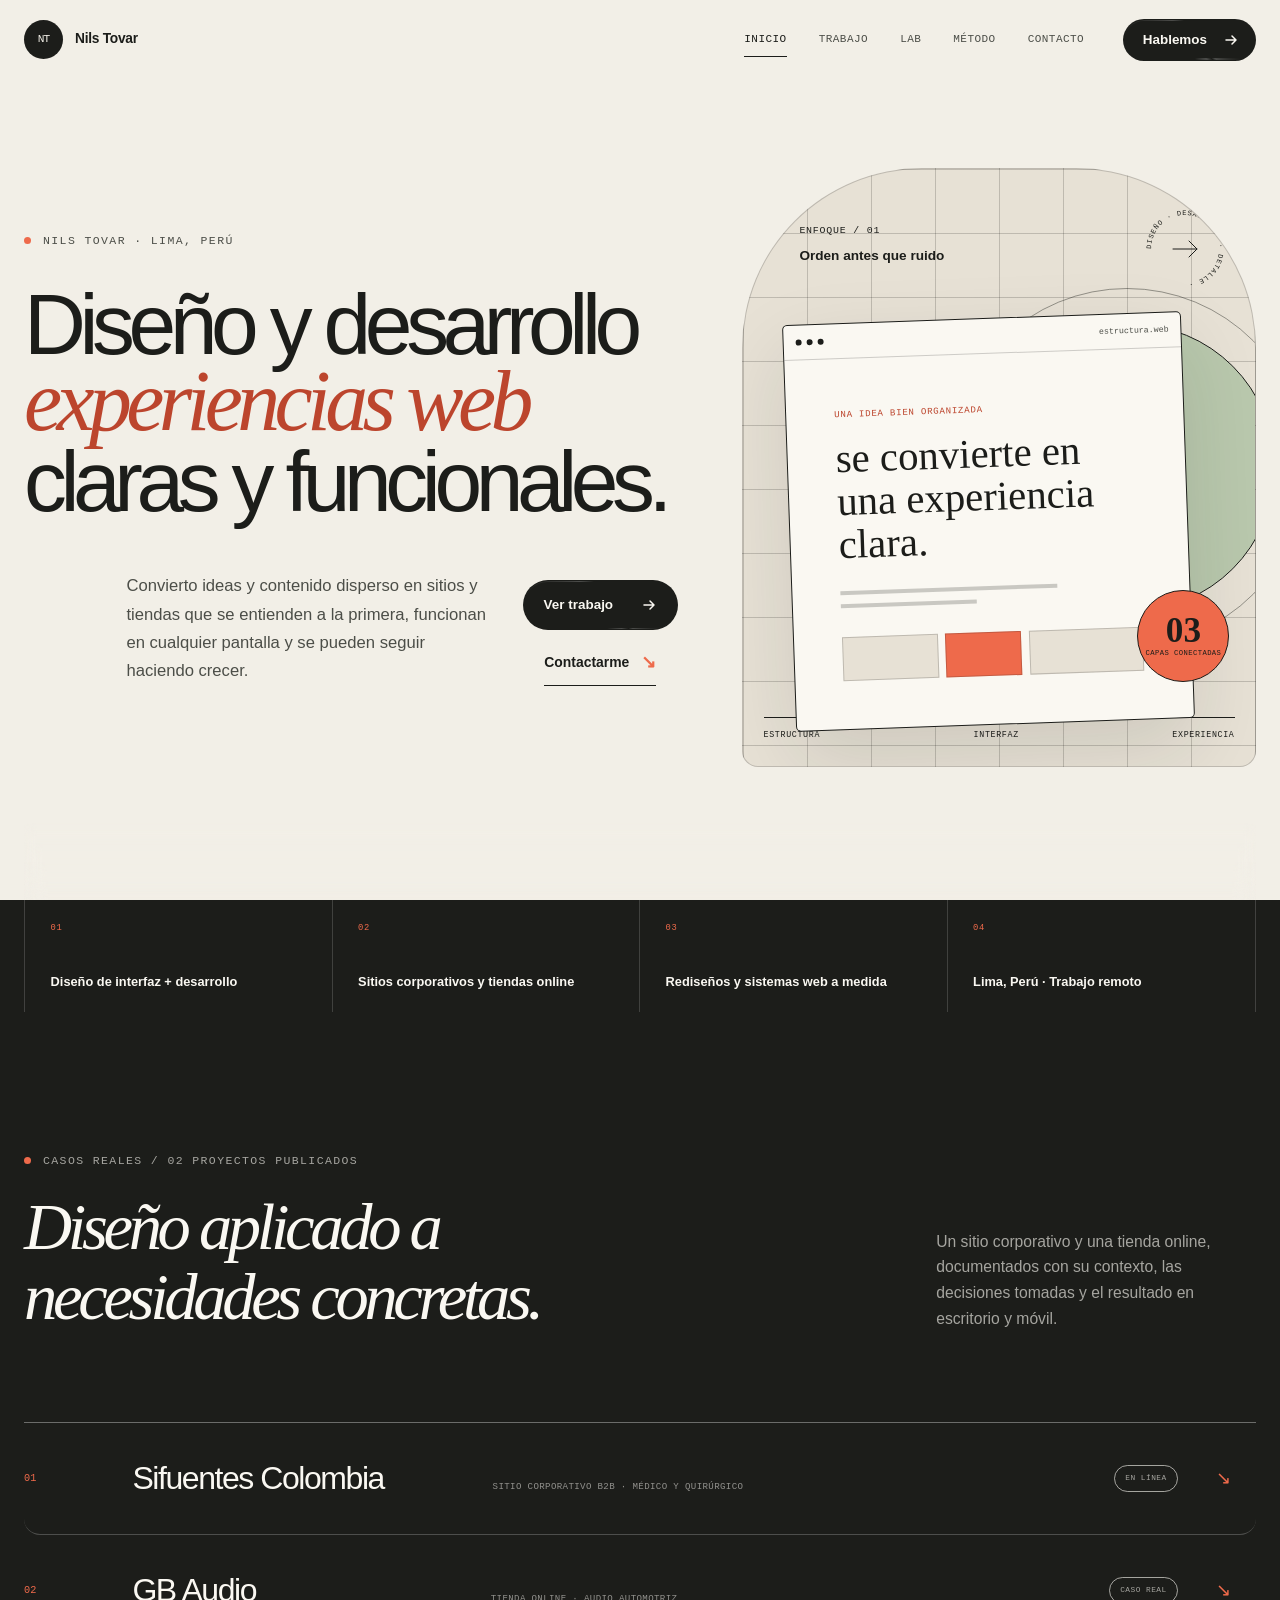
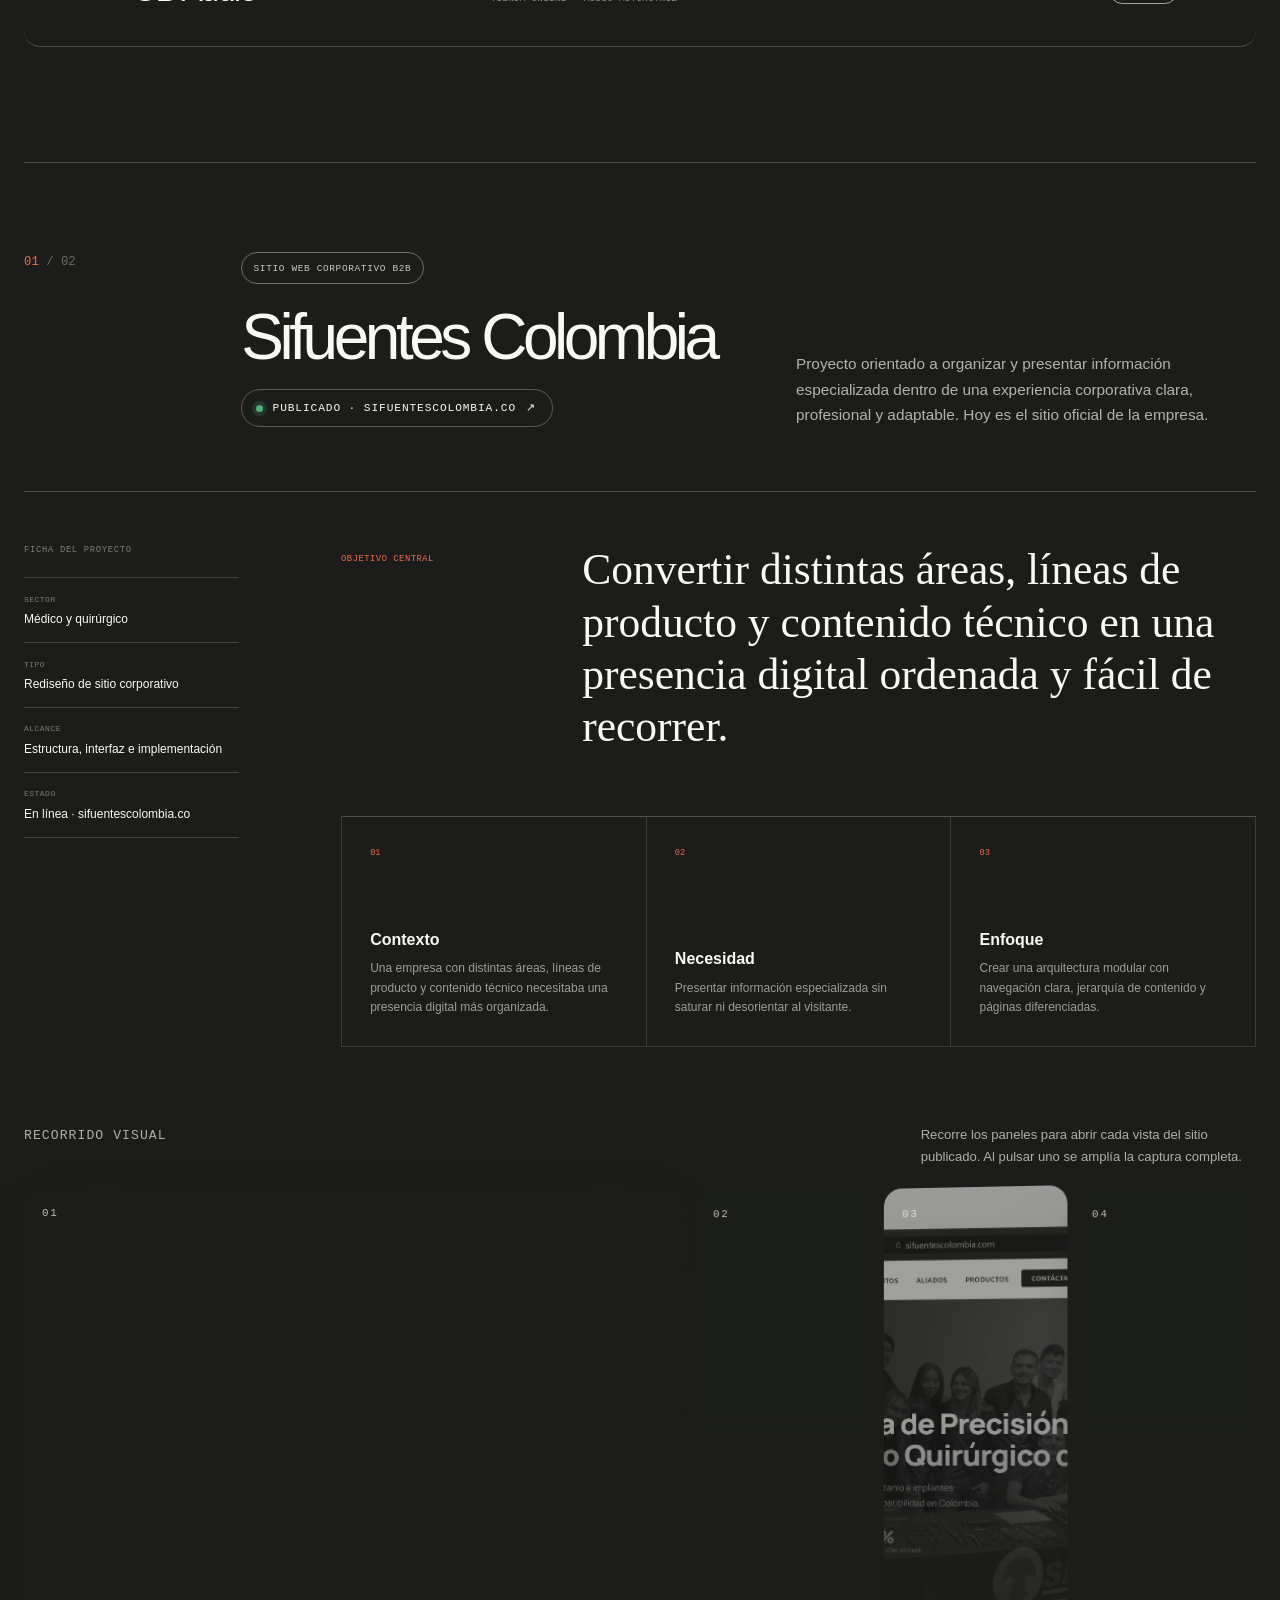
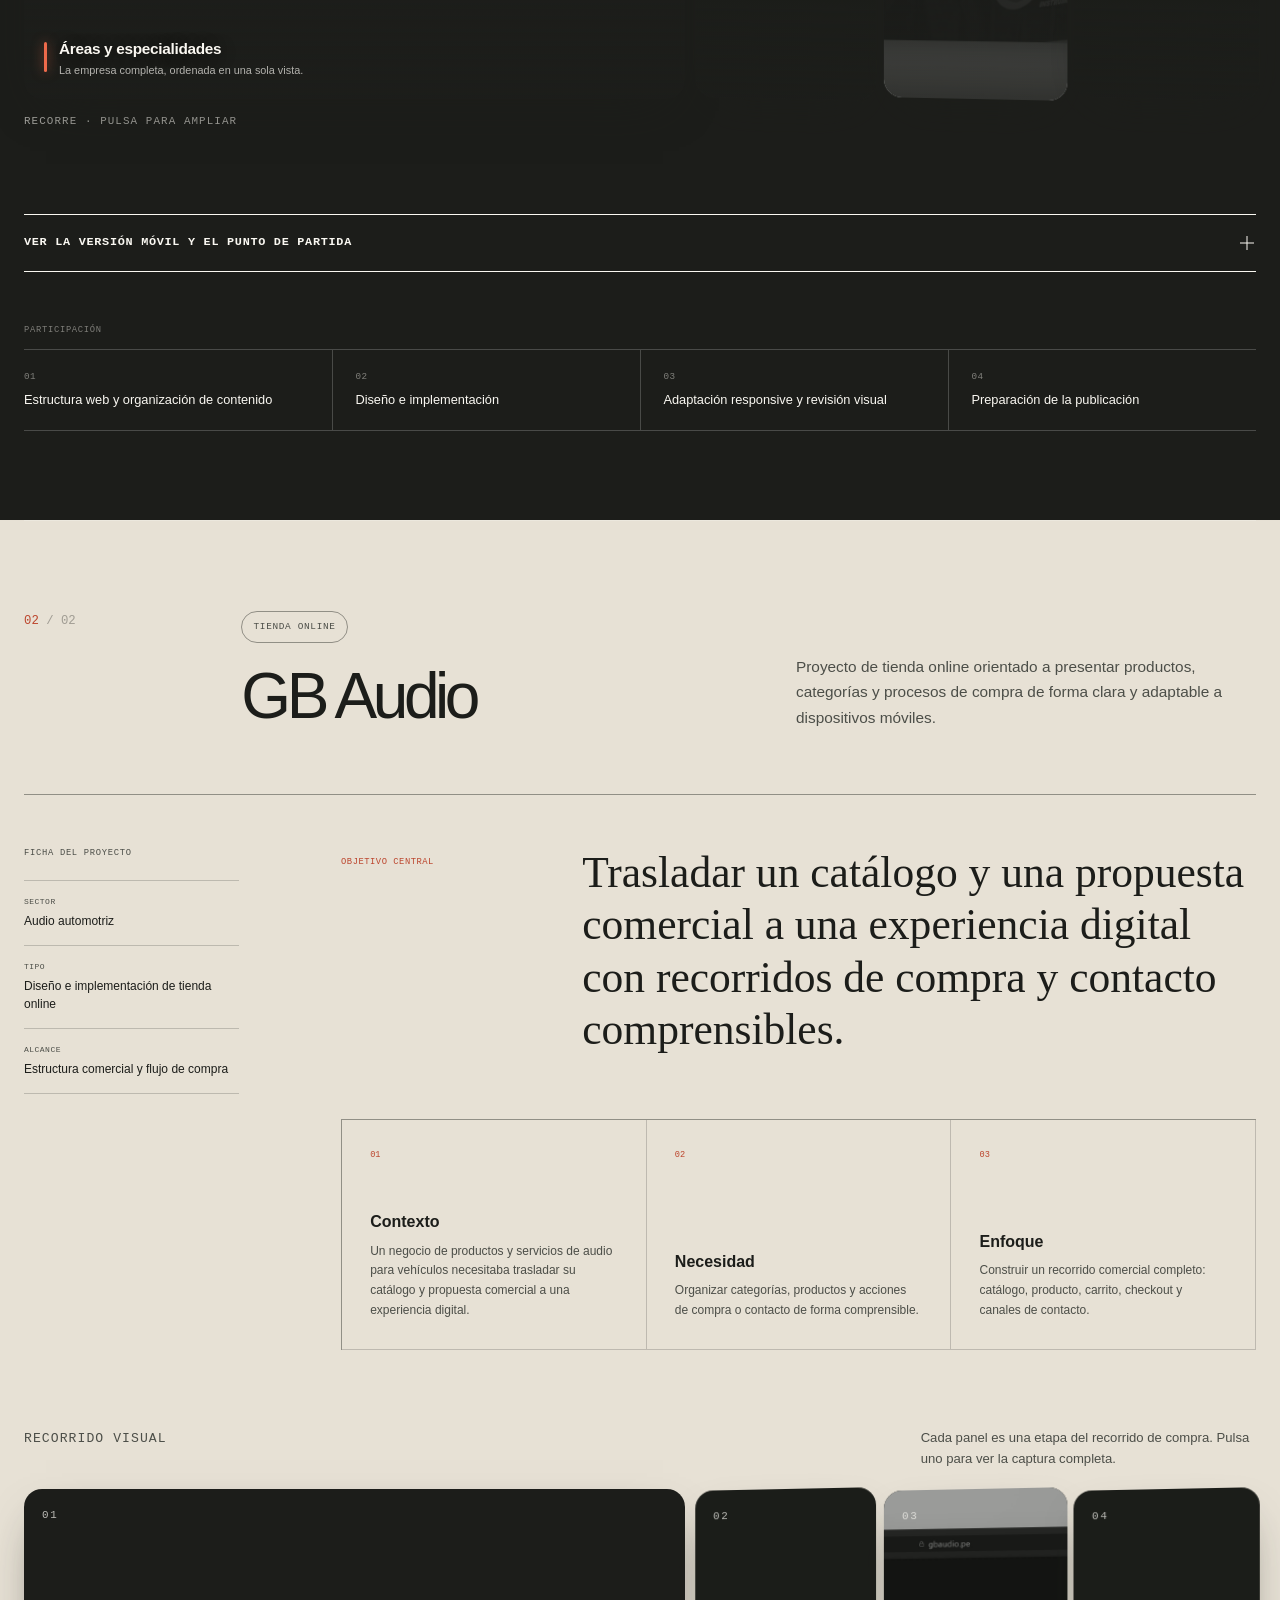
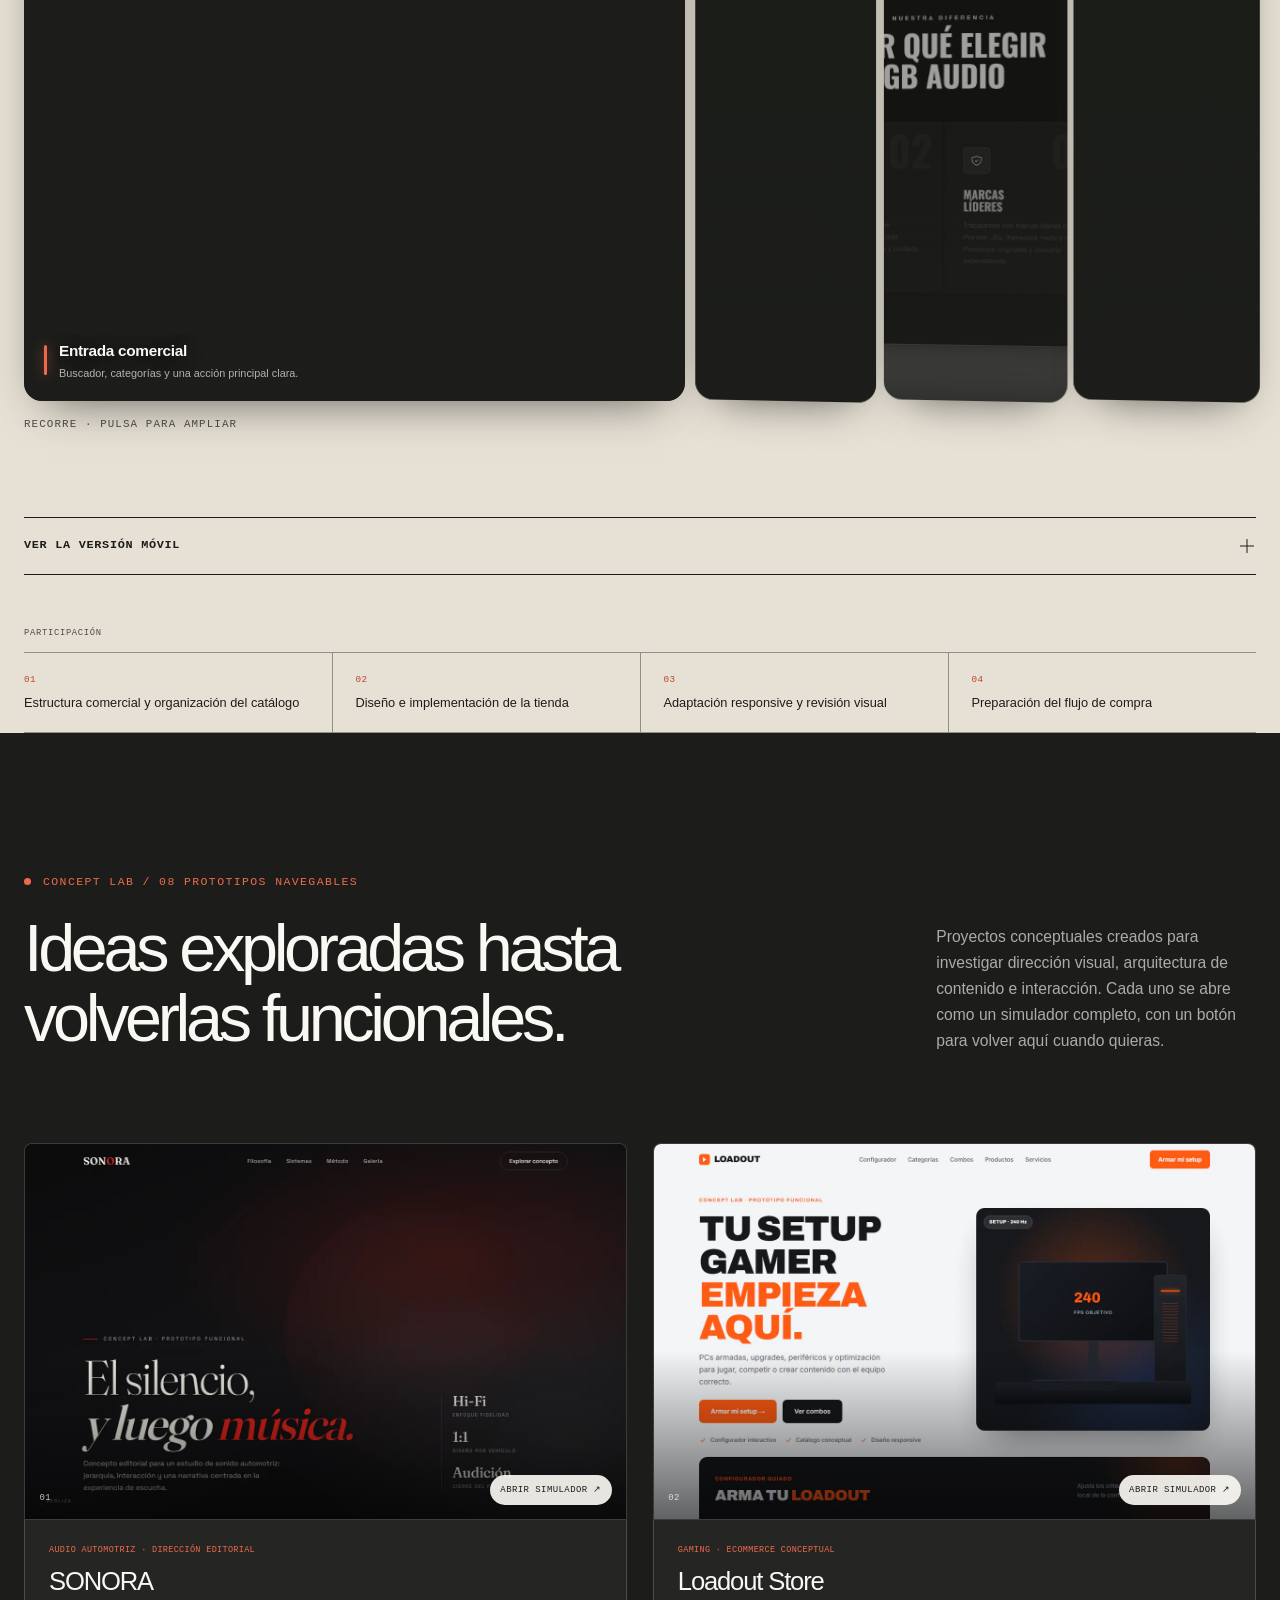
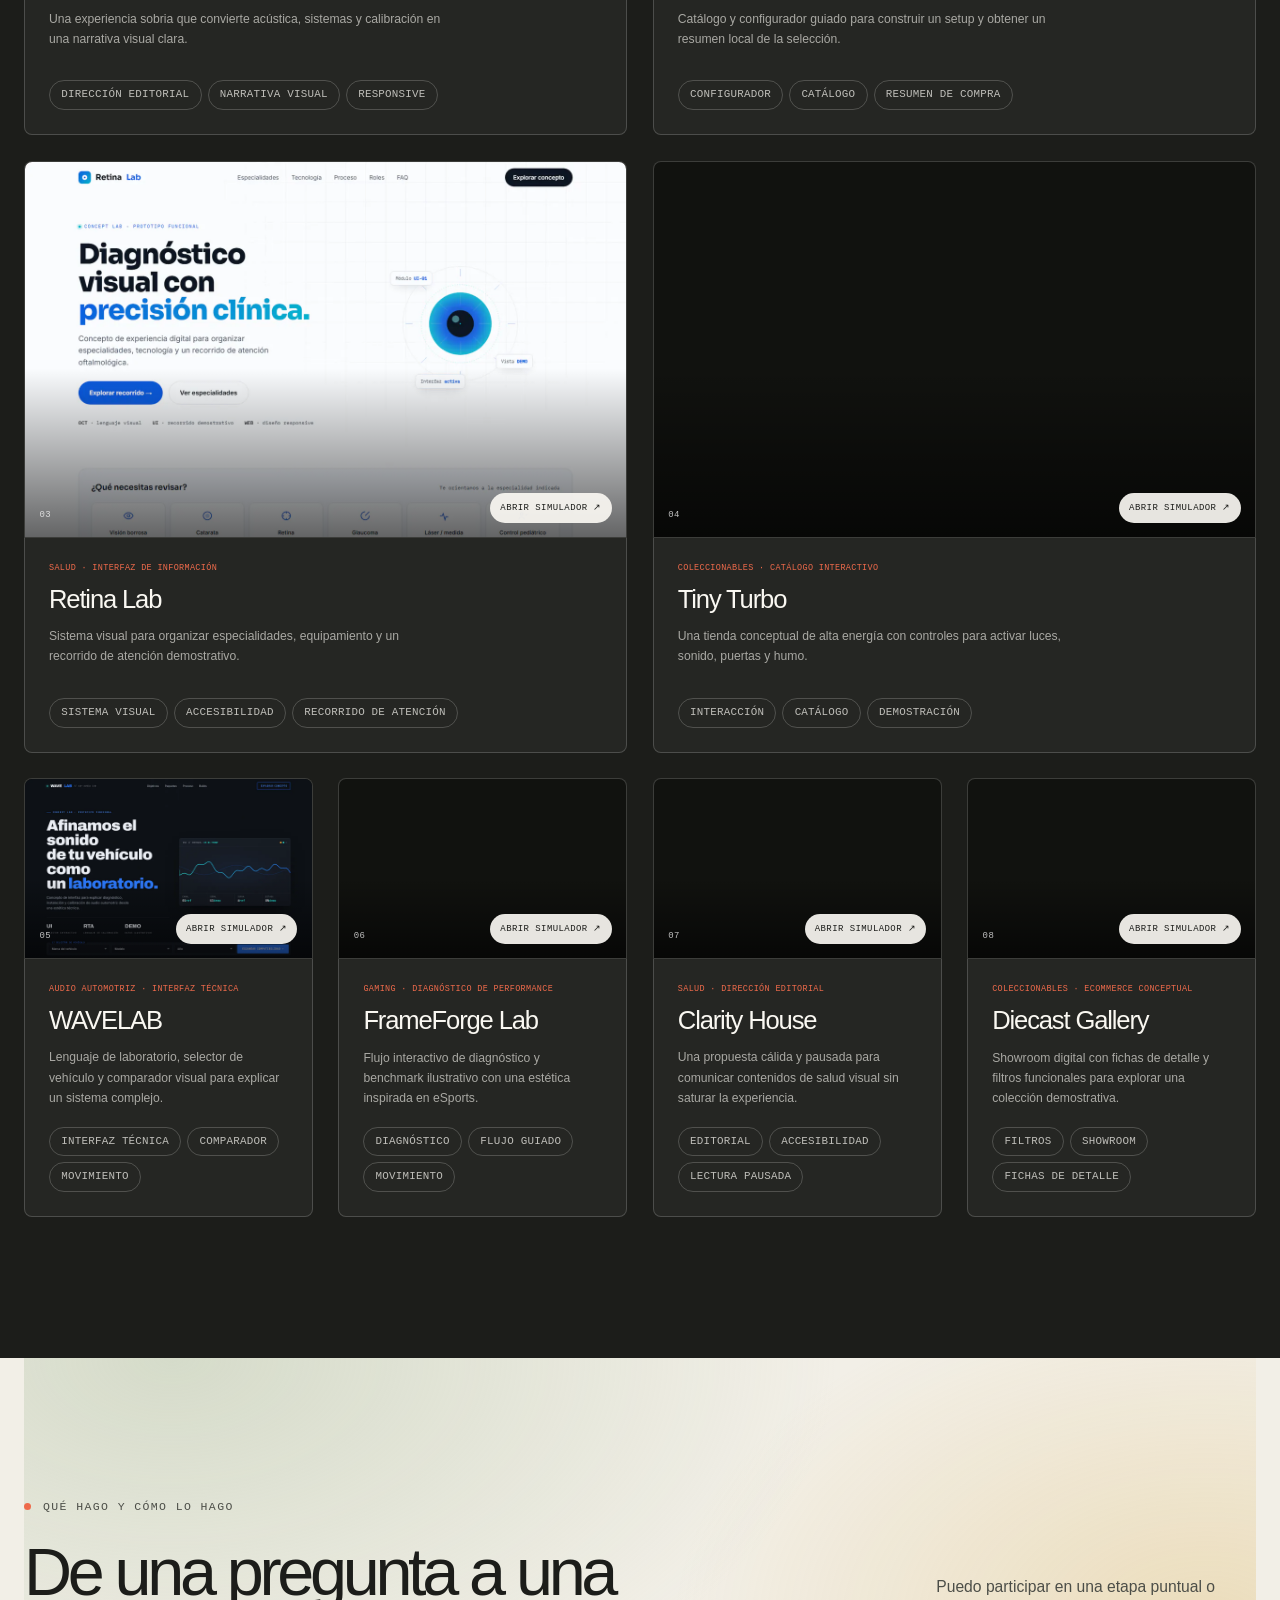
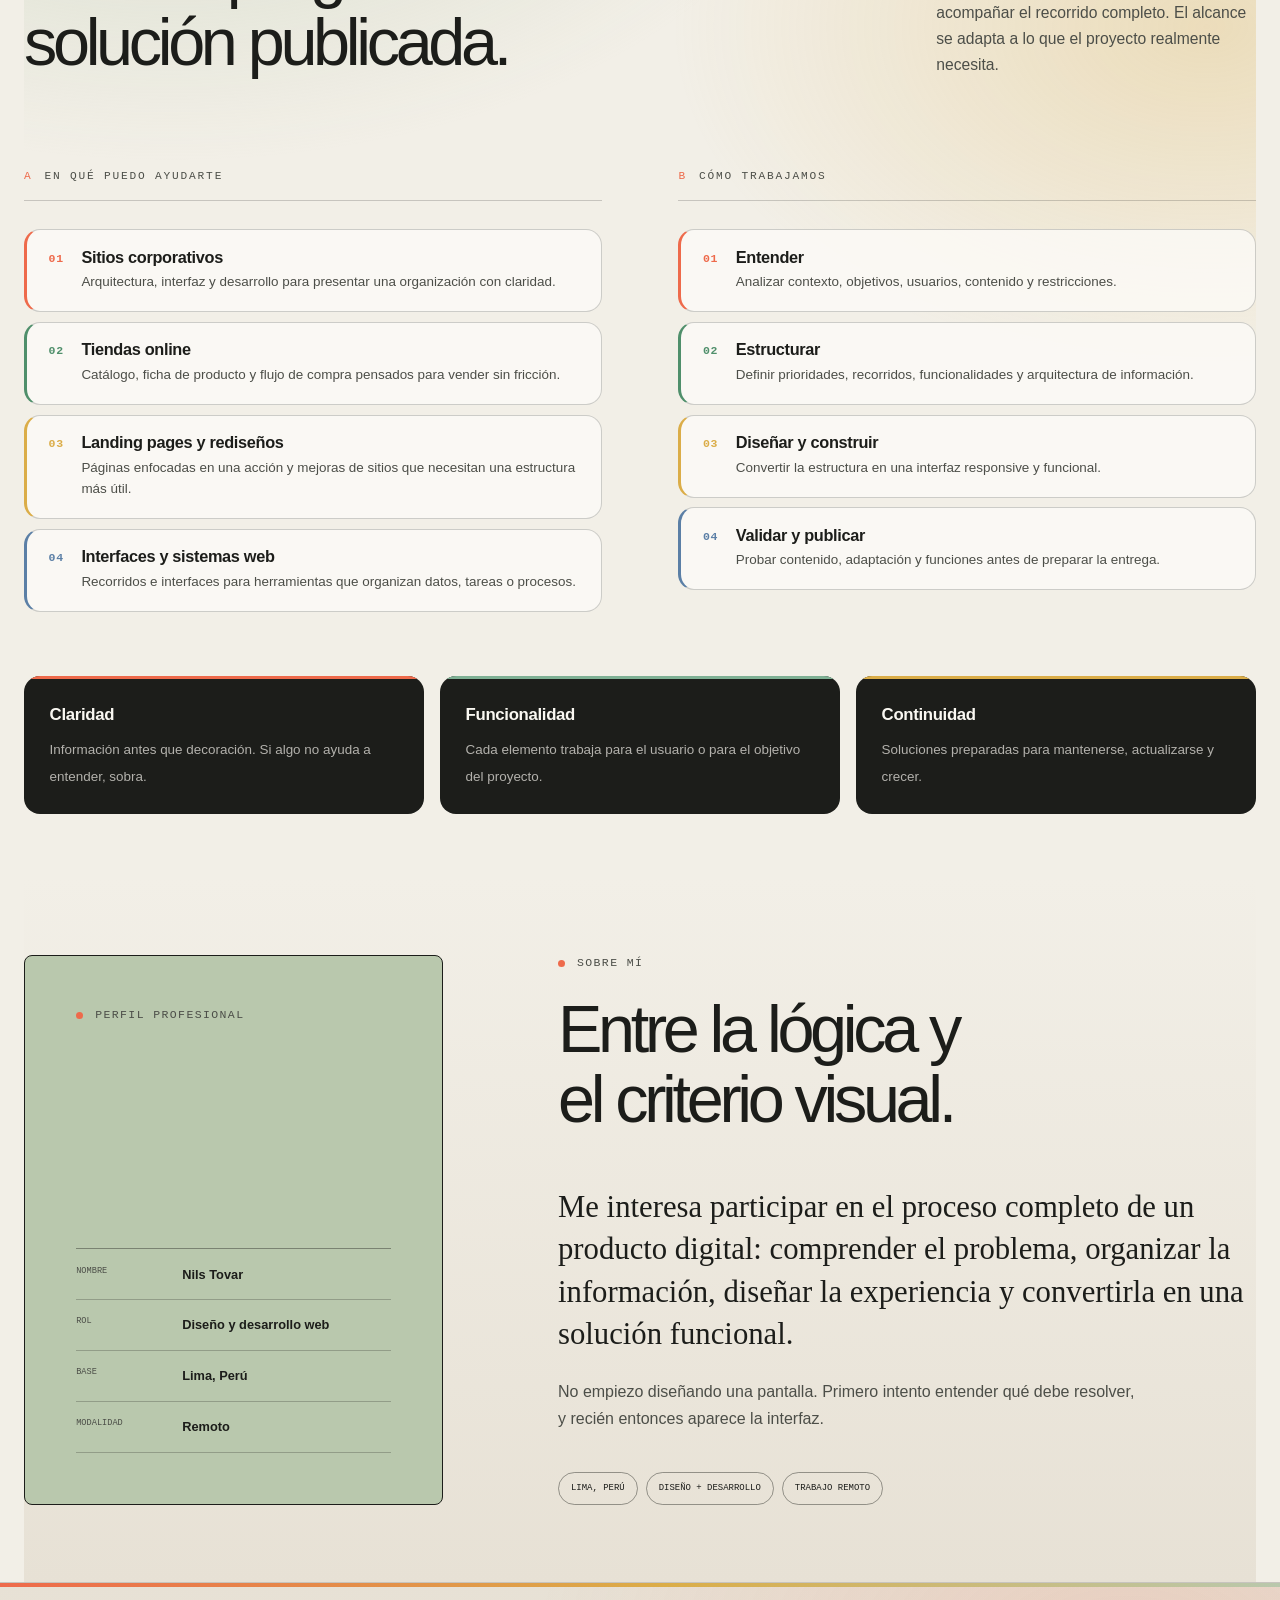
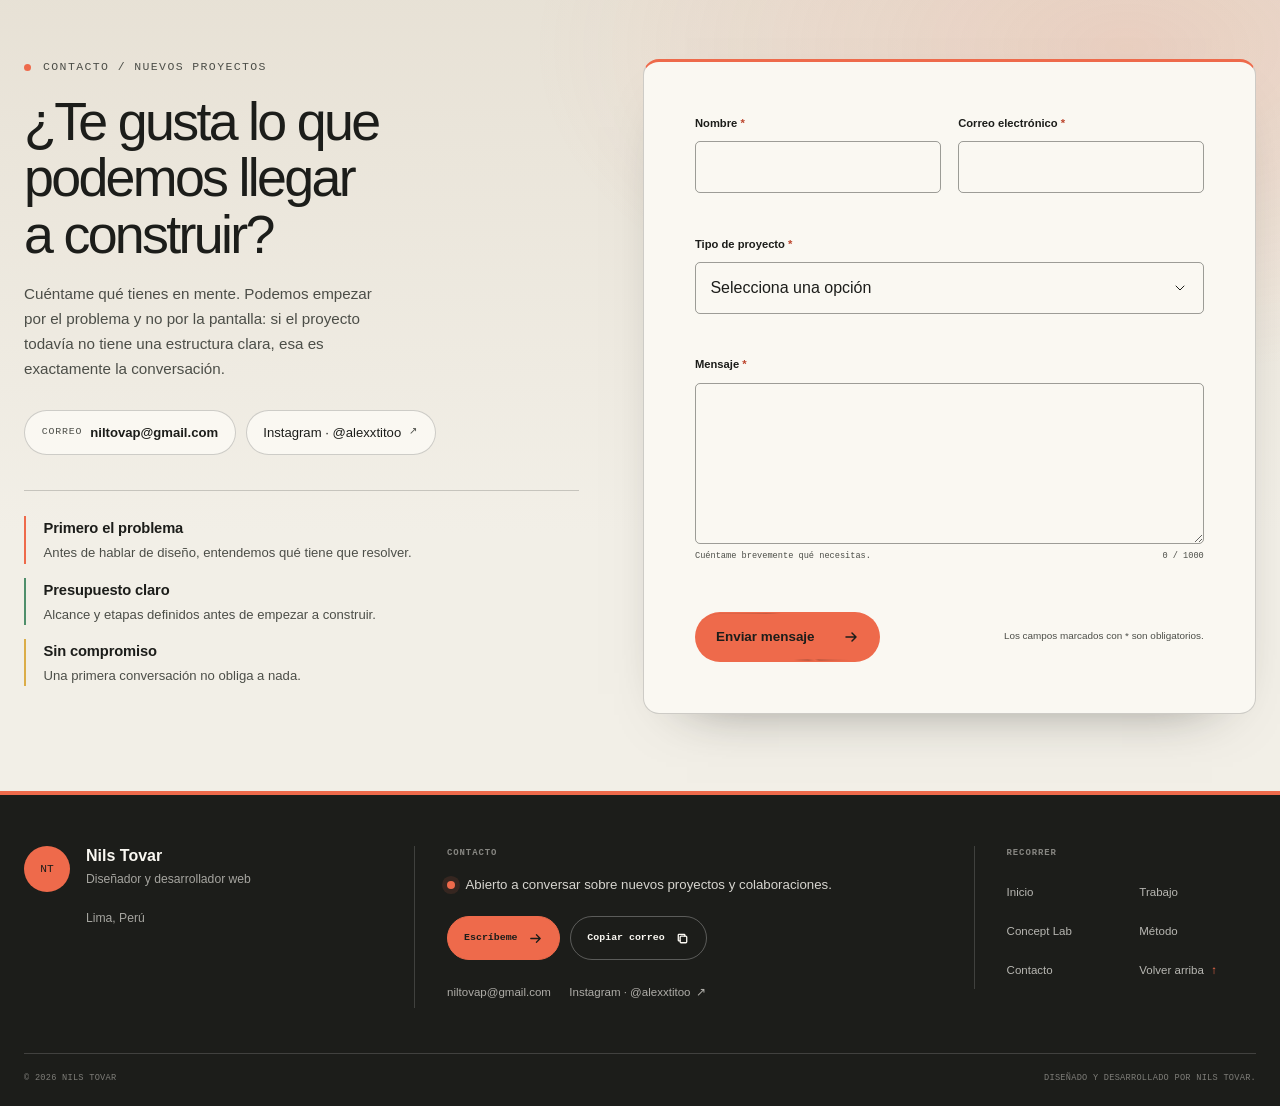
==== commit cb76a022: "Rediseño v2 Rediseño v2" ====
--- a/index.html
+++ b/index.html
@@ -210,7 +210,7 @@
           data-gradual-blur
           data-blur-position="bottom"
           data-blur-strength="2"
-          data-blur-divs="6"
+          data-blur-divs="4"
           data-blur-curve="ease-out"
         ></div>
       </section>
@@ -624,37 +624,7 @@
                   </figcaption>
                 </figure>
 
-                <figure
-                  class="project-capture project-capture--secondary-mobile"
-                  data-frame-mode="embedded"
-                >
-                  <button
-                    class="capture-open"
-                    type="button"
-                    data-lightbox-trigger
-                    aria-label="Ampliar captura móvil de contacto de Sifuentes Colombia"
-                  >
-                    <span class="capture-media">
-                      <img
-                        class="project-capture__image"
-                        src="assets/images/projects/sifuentes/sifuentes-contacto-mobile-safari.webp"
-                        width="1140"
-                        height="2576"
-                        loading="lazy"
-                        decoding="async"
-                        alt="Vista móvil del formulario y los canales de contacto de Sifuentes Colombia"
-                      >
-                      <span class="capture-action">Ampliar <span aria-hidden="true">↗</span></span>
-                      <span class="capture-fallback" hidden>La captura no está disponible en este momento.</span>
-                    </span>
-                  </button>
-                  <figcaption>
-                    <span>Contacto móvil</span>
-                    <small>Adaptación responsive del formulario y los canales de atención.</small>
-                  </figcaption>
-                </figure>
-
-                <section class="case-evolution" aria-labelledby="sifuentes-evolution-title">
+                                <section class="case-evolution" aria-labelledby="sifuentes-evolution-title">
                   <div class="case-evolution__header">
                     <div>
                       <p class="project-meta__label">Antes del rediseño</p>
@@ -1113,36 +1083,7 @@
                   </figcaption>
                 </figure>
 
-                <figure
-                  class="project-capture project-capture--secondary-mobile project-capture--long"
-                  data-frame-mode="embedded"
-                >
-                  <button
-                    class="capture-open"
-                    type="button"
-                    data-lightbox-trigger
-                    aria-label="Ver completa la captura móvil de testimonios de GB Audio"
-                  >
-                    <span class="capture-media">
-                      <img
-                        class="project-capture__image"
-                        src="assets/images/projects/gb-audio/gb-audio-testimonios-mobile-safari.webp"
-                        width="1140"
-                        height="3250"
-                        loading="lazy"
-                        decoding="async"
-                        alt="Captura móvil completa de los testimonios y experiencias de clientes de GB Audio"
-                      >
-                      <span class="capture-action">Ver captura completa <span aria-hidden="true">↗</span></span>
-                      <span class="capture-fallback" hidden>La captura no está disponible en este momento.</span>
-                    </span>
-                  </button>
-                  <figcaption>
-                    <span>Testimonios en móvil</span>
-                    <small>Recorte controlado; la vista completa está disponible al ampliar.</small>
-                  </figcaption>
-                </figure>
-              </div>
+                             </div>
             </div>
 
             <div class="case-info">
@@ -1325,43 +1266,7 @@
         </div>
       </section>
 
-      <section class="closing" id="contacto" aria-labelledby="closing-title">
-        <div class="closing__backdrop" aria-hidden="true">
-          <img
-            src="assets/images/projects/sifuentes/sifuentes-bentobox-desktop-safari.webp"
-            alt=""
-            loading="lazy"
-            decoding="async"
-          >
-          <img
-            src="assets/images/labs/sonora.webp"
-            alt=""
-            loading="lazy"
-            decoding="async"
-          >
-          <img
-            src="assets/images/projects/gb-audio/gb-audio-catalogo-desktop-safari.webp"
-            alt=""
-            loading="lazy"
-            decoding="async"
-          >
-          <img
-            src="assets/images/labs/retina-lab.webp"
-            alt=""
-            loading="lazy"
-            decoding="async"
-          >
-        </div>
-        <div class="closing__veil" aria-hidden="true"></div>
-        <div
-          data-gradual-blur
-          data-blur-position="bottom"
-          data-blur-strength="3"
-          data-blur-divs="8"
-          data-blur-curve="ease-in-out"
-          data-blur-exponential="true"
-        ></div>
-
+      <section class="closing section-pad" id="contacto" aria-labelledby="closing-title">
         <div class="section-shell closing__shell">
           <div class="closing__copy reveal">
             <p class="eyebrow">Contacto / Nuevos proyectos</p>
@@ -1395,6 +1300,21 @@
               <a data-social="github" hidden>GitHub <span aria-hidden="true">↗</span></a>
               <a data-social="linkedin" hidden>LinkedIn <span aria-hidden="true">↗</span></a>
             </div>
+
+            <ul class="closing__notes">
+              <li>
+                <strong>Primero el problema</strong>
+                <span>Antes de hablar de diseño, entendemos qué tiene que resolver.</span>
+              </li>
+              <li>
+                <strong>Presupuesto claro</strong>
+                <span>Alcance y etapas definidos antes de empezar a construir.</span>
+              </li>
+              <li>
+                <strong>Sin compromiso</strong>
+                <span>Una primera conversación no obliga a nada.</span>
+              </li>
+            </ul>
           </div>
 
           <form
--- a/css/effects.css
+++ b/css/effects.css
@@ -49,7 +49,6 @@
   transform-origin: 50% 0%;
   transform-style: preserve-3d;
   backface-visibility: hidden;
-  will-change: transform, opacity;
 }
 
 .js .fold-text[data-fold-ready] .fold-text__piece {
@@ -144,7 +143,12 @@
 .specular__fx::after {
   padding: 2.4px;
   filter: blur(7px);
-  opacity: calc(var(--sb-intensity) * 0.75);
+  opacity: 0;
+}
+
+.specular:hover .specular__fx::after,
+.specular:focus-visible .specular__fx::after {
+  opacity: 0.75;
 }
 
 .specular:hover,
@@ -261,7 +265,6 @@
   transition:
     flex-grow 620ms var(--ease-out),
     transform 620ms var(--ease-out);
-  will-change: flex-grow, transform;
   -webkit-tap-highlight-color: transparent;
 }
 
@@ -286,7 +289,6 @@
   transition:
     transform 620ms var(--ease-out),
     filter 620ms var(--ease-out);
-  will-change: transform, filter;
 }
 
 .ag-panel__media img {
@@ -441,7 +443,7 @@
 }
 
 .hero .gradual-blur {
-  height: clamp(4rem, 8vw, 7.5rem);
+  height: clamp(3.5rem, 6vw, 6rem);
 }
 
 .hero-actions .button {
@@ -511,6 +513,34 @@
   margin-bottom: clamp(2.5rem, 5vw, 4rem);
 }
 
+.case-info {
+  grid-template-columns: minmax(0, 1fr);
+}
+
+.case-facts dl {
+  grid-template-columns: repeat(4, minmax(0, 1fr));
+  border-bottom: 1px solid rgba(255, 255, 255, 0.2);
+}
+
+.case-facts dl > div {
+  padding: 1.2rem 1.4rem 1.2rem 0;
+  border-bottom: 0;
+}
+
+.case-facts dl > div + div {
+  padding-left: 1.4rem;
+  border-left: 1px solid rgba(255, 255, 255, 0.2);
+}
+
+.case-facts dl > div:nth-child(odd) {
+  padding-right: 1.4rem;
+}
+
+.case-study--gb .case-facts dl,
+.case-study--gb .case-facts dl > div + div {
+  border-color: var(--line-strong);
+}
+
 .case-visual__head {
   display: flex;
   flex-wrap: wrap;
@@ -531,12 +561,17 @@
 }
 
 /* --------------------------------------------------------------------------
-   Sección combinada: servicios + proceso + criterio
+   Método: servicios, proceso y principios en una sección con color
    -------------------------------------------------------------------------- */
 
 .practice {
   position: relative;
   overflow: clip;
+  padding-bottom: clamp(3rem, 5vw, 5rem);
+  background:
+    radial-gradient(90% 60% at 12% 0%, rgba(185, 200, 173, 0.5) 0%, transparent 60%),
+    radial-gradient(70% 50% at 96% 24%, rgba(219, 173, 72, 0.28) 0%, transparent 62%),
+    var(--paper);
 }
 
 .practice-layout {
@@ -567,7 +602,7 @@
 
 .practice-list {
   display: grid;
-  gap: 0.5rem;
+  gap: 0.6rem;
 }
 
 .practice-item {
@@ -576,15 +611,65 @@
   grid-template-columns: auto minmax(0, 1fr);
   gap: 1.1rem;
   padding: 1.15rem 1.35rem;
-  background: rgba(250, 248, 242, 0.55);
+  background: rgba(252, 251, 247, 0.82);
   border: 1px solid var(--line);
+  border-left: 3px solid var(--accent, var(--coral));
   border-radius: var(--radius-md);
+  transition:
+    transform 260ms var(--ease-out),
+    box-shadow 260ms ease,
+    border-color 260ms ease,
+    background-color 260ms ease;
+}
+
+.practice-item::after {
+  position: absolute;
+  inset: -1px -1px -1px 0;
+  background: linear-gradient(
+    100deg,
+    transparent 0%,
+    color-mix(in srgb, var(--accent, var(--coral)) 22%, transparent) 45%,
+    transparent 78%
+  );
+  border-radius: inherit;
+  content: "";
+  opacity: 0;
+  pointer-events: none;
+  transition: opacity 300ms ease;
+}
+
+.practice-item:hover {
+  background: var(--paper-light);
+  border-color: color-mix(in srgb, var(--accent, var(--coral)) 45%, var(--line));
+  box-shadow: 0 14px 30px -22px color-mix(in srgb, var(--accent, var(--coral)) 70%, transparent);
+  transform: translateY(-2px);
+}
+
+.practice-item:hover::after {
+  opacity: 1;
+}
+
+.practice-list li:nth-child(1) {
+  --accent: var(--coral);
+}
+
+.practice-list li:nth-child(2) {
+  --accent: #4f8f6b;
+}
+
+.practice-list li:nth-child(3) {
+  --accent: var(--mustard);
+}
+
+.practice-list li:nth-child(4) {
+  --accent: #5b7fa6;
 }
 
 .practice-item span {
-  color: var(--coral);
+  color: var(--accent, var(--coral));
   font-family: var(--font-mono);
   font-size: 0.72rem;
+  font-weight: 700;
   letter-spacing: 0.06em;
 }
 
@@ -609,10 +694,35 @@
 }
 
 .practice-principle {
-  padding: 1.5rem;
+  position: relative;
+  overflow: hidden;
+  padding: 1.6rem;
   background: var(--ink);
   border-radius: var(--radius-md);
   color: var(--paper-light);
+  transition: transform 260ms var(--ease-out);
+}
+
+.practice-principle::before {
+  position: absolute;
+  top: 0;
+  right: 0;
+  left: 0;
+  height: 3px;
+  background: var(--accent, var(--coral));
+  content: "";
+}
+
+.practice-principle:nth-child(2) {
+  --accent: #7fb094;
+}
+
+.practice-principle:nth-child(3) {
+  --accent: var(--mustard);
+}
+
+.practice-principle:hover {
+  transform: translateY(-3px);
 }
 
 .practice-principle strong {
@@ -629,97 +739,73 @@
   line-height: 1.6;
 }
 
-/* --------------------------------------------------------------------------
-   Cierre difuminado + formulario
+/* Menos aire muerto entre el método y el perfil */
+.about.section-pad {
+  padding-block: clamp(3rem, 6vw, 5.5rem);
+}
+
+.about {
+  background: linear-gradient(180deg, var(--paper) 0%, var(--paper-deep) 100%);
+}
+
+/* --------------------------------------------------------------------------
+   Cierre: formulario de contacto, separado del pie de página
    -------------------------------------------------------------------------- */
 
 .closing {
   position: relative;
-  overflow: clip;
-  padding-block: clamp(5rem, 9vw, 9rem);
-  background: var(--ink);
-  color: var(--paper-light);
-  isolation: isolate;
-}
-
-.closing__backdrop {
-  position: absolute;
-  z-index: 0;
-  inset: 0;
-  display: grid;
-  grid-template-columns: repeat(4, minmax(0, 1fr));
-  gap: 12px;
-  padding: 12px;
-  opacity: 0.68;
-  pointer-events: none;
-}
-
-.closing__backdrop img {
-  width: 100%;
-  height: 100%;
-  border-radius: var(--radius-md);
-  object-fit: cover;
-  object-position: top center;
-  filter: grayscale(1) contrast(1.05);
-}
-
-.closing__veil {
-  position: absolute;
-  z-index: 1;
-  inset: 0;
+  padding-block: clamp(3.5rem, 6vw, 6rem);
   background:
-    radial-gradient(120% 80% at 50% 8%, rgba(28, 29, 26, 0.28) 0%, rgba(28, 29, 26, 0.9) 68%),
-    linear-gradient(180deg, rgba(28, 29, 26, 0.5) 0%, rgba(28, 29, 26, 0.97) 100%);
-  pointer-events: none;
-}
-
-.closing .gradual-blur {
-  --blur-height: 100%;
-
+    radial-gradient(80% 70% at 88% 8%, rgba(238, 106, 75, 0.16) 0%, transparent 58%),
+    linear-gradient(180deg, var(--paper-deep) 0%, var(--paper) 68%);
+  border-top: 1px solid var(--line);
+}
+
+.closing::before {
+  position: absolute;
   top: 0;
-  z-index: 2;
+  right: 0;
+  left: 0;
+  height: 4px;
+  background: linear-gradient(90deg, var(--coral) 0%, var(--mustard) 52%, var(--sage) 100%);
+  content: "";
 }
 
 .closing__shell {
-  position: relative;
-  z-index: 4;
   display: grid;
   grid-template-columns: minmax(0, 0.95fr) minmax(0, 1.05fr);
-  gap: clamp(2.5rem, 6vw, 6rem);
+  gap: clamp(2rem, 5vw, 5rem);
   align-items: start;
 }
 
-.closing__copy .eyebrow {
-  color: var(--coral);
-}
-
 .closing__title {
-  margin-top: 1.2rem;
-  font-size: clamp(2.3rem, 5.2vw, 4.6rem);
+  margin-top: 1.1rem;
+  font-size: clamp(2.1rem, 4.2vw, 3.7rem);
   font-weight: 500;
-  letter-spacing: -0.055em;
+  letter-spacing: -0.05em;
 }
 
 .closing__lead {
   max-width: 44ch;
-  margin-top: 1.4rem;
-  color: rgba(250, 248, 242, 0.72);
+  margin-top: 1.2rem;
+  color: var(--ink-soft);
   font-size: 0.95rem;
 }
 
 .closing__direct {
   display: flex;
   flex-wrap: wrap;
-  gap: 0.75rem;
-  margin-top: 2rem;
+  gap: 0.6rem;
+  margin-top: 1.8rem;
 }
 
 .closing__direct a {
   display: inline-flex;
   align-items: center;
   gap: 0.5rem;
-  padding: 0.7rem 1.1rem;
-  border: 1px solid rgba(250, 248, 242, 0.24);
+  padding: 0.65rem 1.05rem;
+  background: var(--paper-light);
+  border: 1px solid var(--line);
   border-radius: 999px;
   font-size: 0.82rem;
   transition:
@@ -728,53 +814,65 @@
     border-color 220ms ease;
 }
 
+.closing__direct a span:first-child {
+  color: var(--ink-soft);
+  font-family: var(--font-mono);
+  font-size: 0.62rem;
+  letter-spacing: 0.08em;
+  text-transform: uppercase;
+}
+
 .closing__direct a:hover {
+  background: var(--ink);
+  border-color: var(--ink);
+  color: var(--paper-light);
+}
+
+.closing__direct a:hover span:first-child {
+  color: rgba(250, 248, 242, 0.6);
+}
+
+.closing__notes {
+  display: grid;
+  gap: 0.9rem;
+  margin-top: 2.2rem;
+  padding-top: 1.6rem;
+  border-top: 1px solid var(--line);
+}
+
+.closing__notes li {
+  display: grid;
+  gap: 0.15rem;
+  padding-left: 1.1rem;
+  border-left: 2px solid var(--coral);
+}
+
+.closing__notes li:nth-child(2) {
+  border-color: #4f8f6b;
+}
+
+.closing__notes li:nth-child(3) {
+  border-color: var(--mustard);
+}
+
+.closing__notes strong {
+  font-size: 0.92rem;
+  font-weight: 600;
+  letter-spacing: -0.01em;
+}
+
+.closing__notes span {
+  color: var(--ink-soft);
+  font-size: 0.82rem;
+  line-height: 1.55;
+}
+
+.closing .contact-form {
   background: var(--paper-light);
-  border-color: var(--paper-light);
-  color: var(--ink);
-}
-
-.closing .contact-form {
-  position: relative;
-  padding: clamp(1.6rem, 3vw, 2.4rem);
-  background: rgba(250, 248, 242, 0.05);
-  border: 1px solid rgba(250, 248, 242, 0.16);
-  border-radius: var(--radius-lg);
-  backdrop-filter: blur(18px);
-  -webkit-backdrop-filter: blur(18px);
-}
-
-.closing .contact-form label,
-.closing .field-meta,
-.closing .form-footer p {
-  color: rgba(250, 248, 242, 0.72);
-}
-
-.closing .contact-form input,
-.closing .contact-form select,
-.closing .contact-form textarea {
-  background: rgba(28, 29, 26, 0.35);
-  border: 1px solid rgba(250, 248, 242, 0.22);
-  border-radius: var(--radius-sm);
-  color: var(--paper-light);
-}
-
-.closing .contact-form input:focus-visible,
-.closing .contact-form select:focus-visible,
-.closing .contact-form textarea:focus-visible {
-  border-color: var(--coral);
-}
-
-.closing .select-wrap svg {
-  stroke: rgba(250, 248, 242, 0.7);
-}
-
-.closing .form-status.is-success {
-  color: #a7dcb8;
-}
-
-.closing .form-status.is-error {
-  color: #ffb3a0;
+  border: 1px solid var(--line);
+  border-top: 3px solid var(--coral);
+  border-radius: var(--radius-md);
+  box-shadow: 0 24px 60px -44px rgba(28, 29, 26, 0.7);
 }
 
 .secondary-gallery .case-evolution {
@@ -783,8 +881,9 @@
   margin-bottom: 0;
 }
 
-.closing .field-error {
-  color: #ffb3a0;
+/* El pie vuelve a leerse como un bloque aparte */
+.site-footer {
+  border-top: 4px solid var(--coral);
 }
 
 /* --------------------------------------------------------------------------
@@ -826,10 +925,6 @@
   .practice-principles {
     grid-template-columns: minmax(0, 1fr);
   }
-
-  .closing__backdrop {
-    grid-template-columns: repeat(2, minmax(0, 1fr));
-  }
 }
 
 @media (max-width: 620px) {
@@ -855,10 +950,6 @@
 
   .ag-panel__text strong {
     white-space: normal;
-  }
-
-  .closing__backdrop {
-    grid-template-columns: minmax(0, 1fr);
   }
 }
 
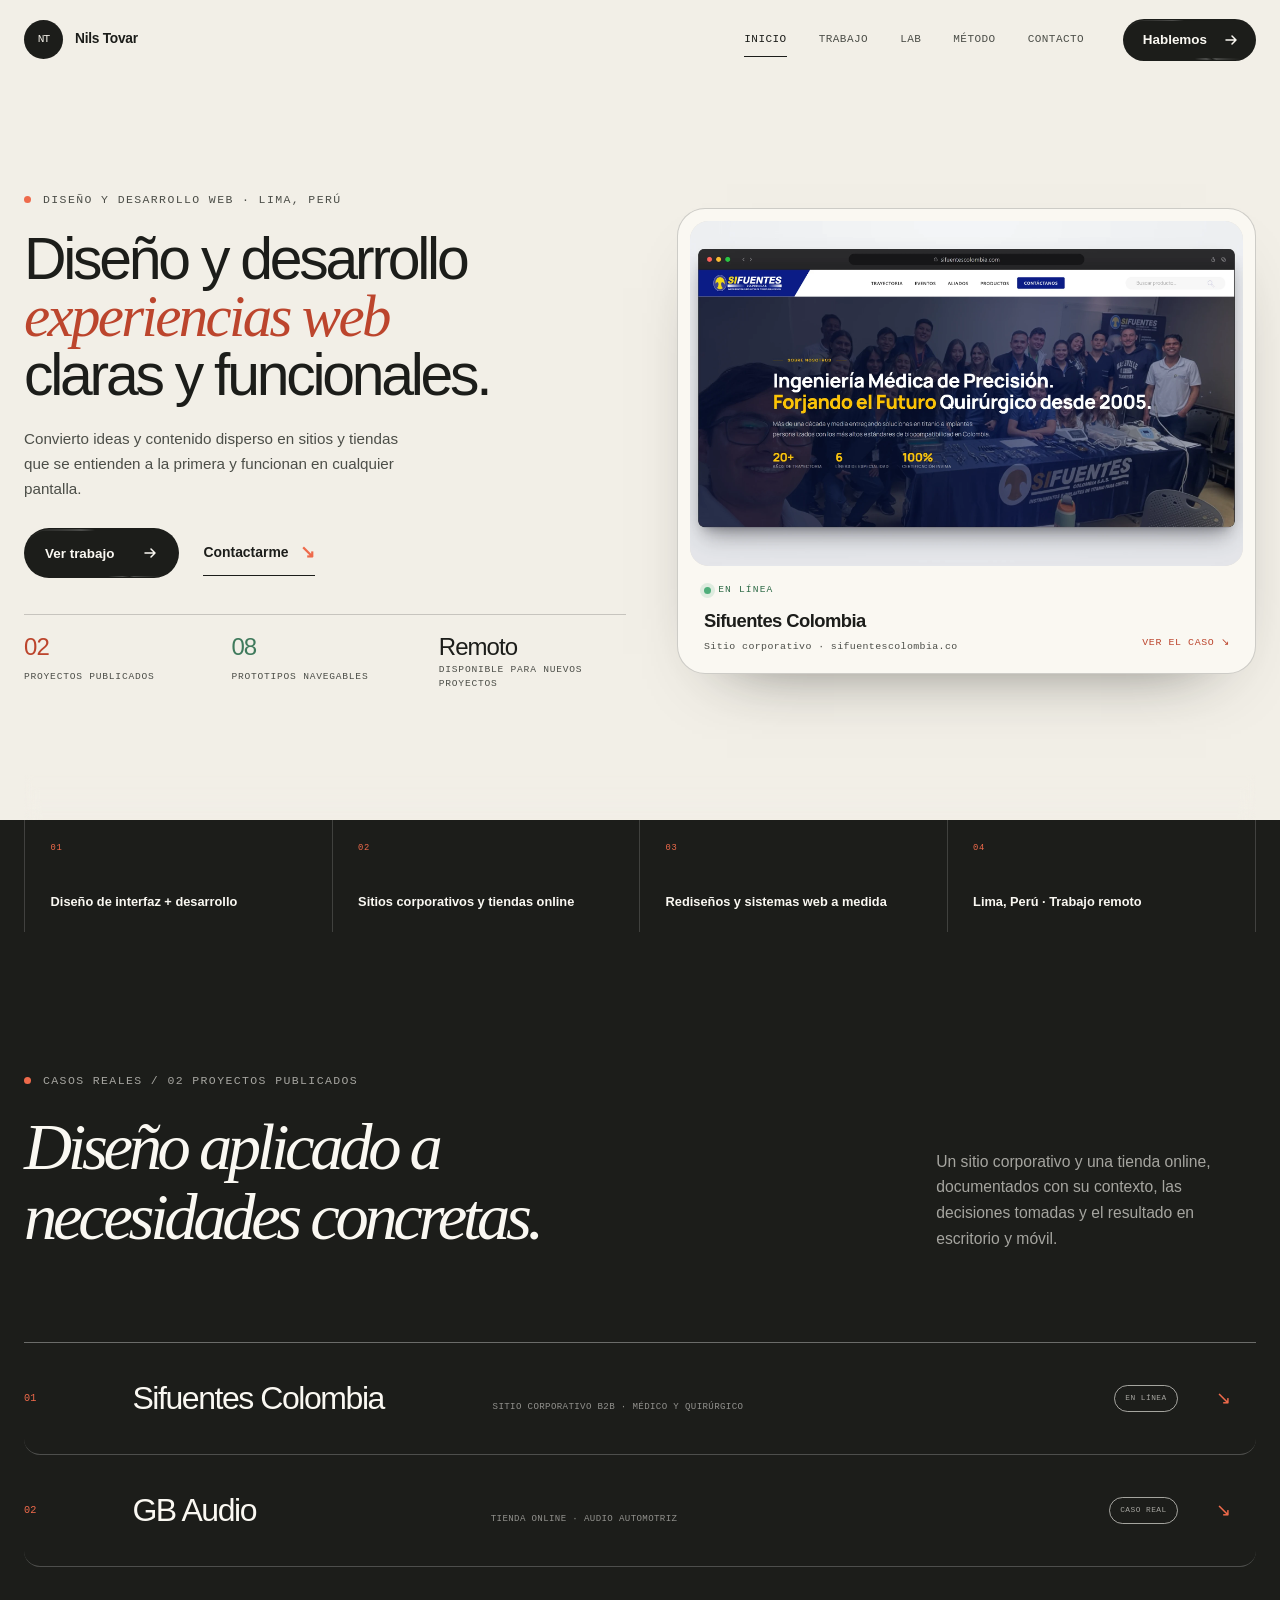
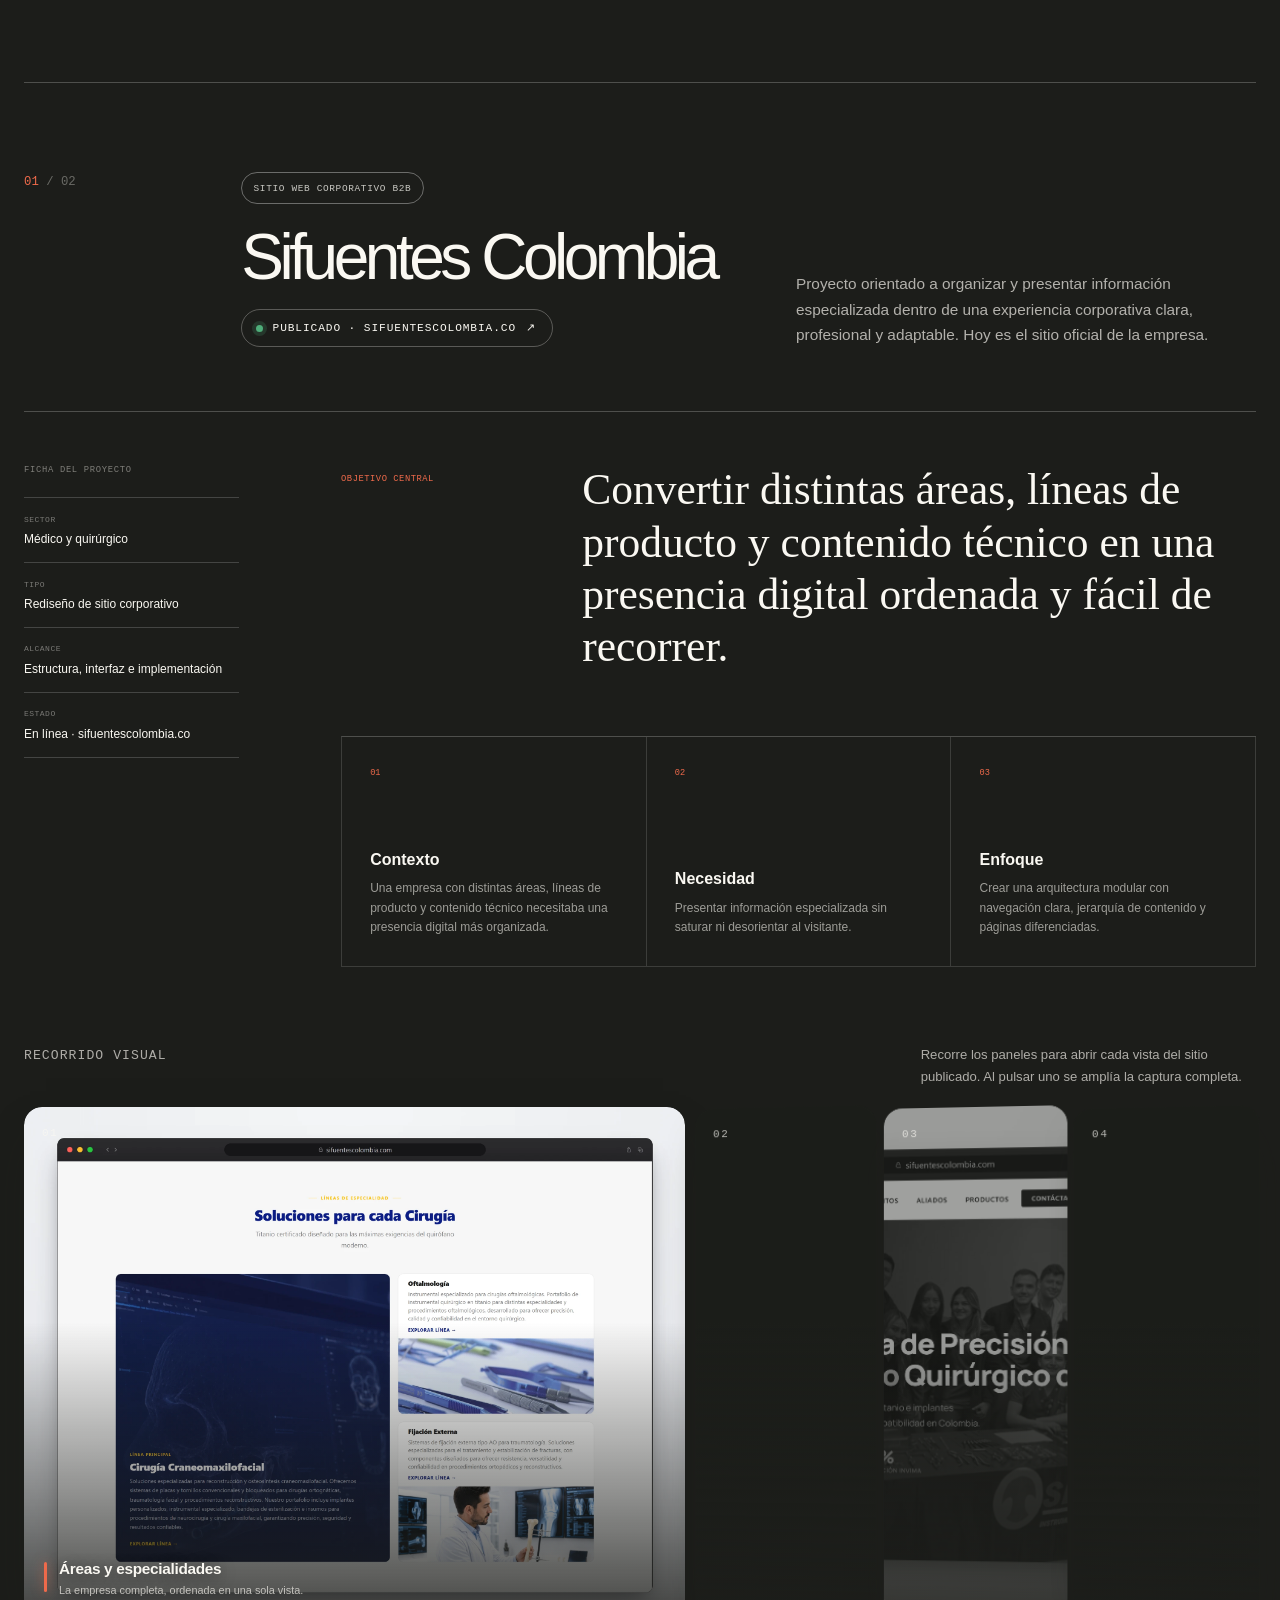
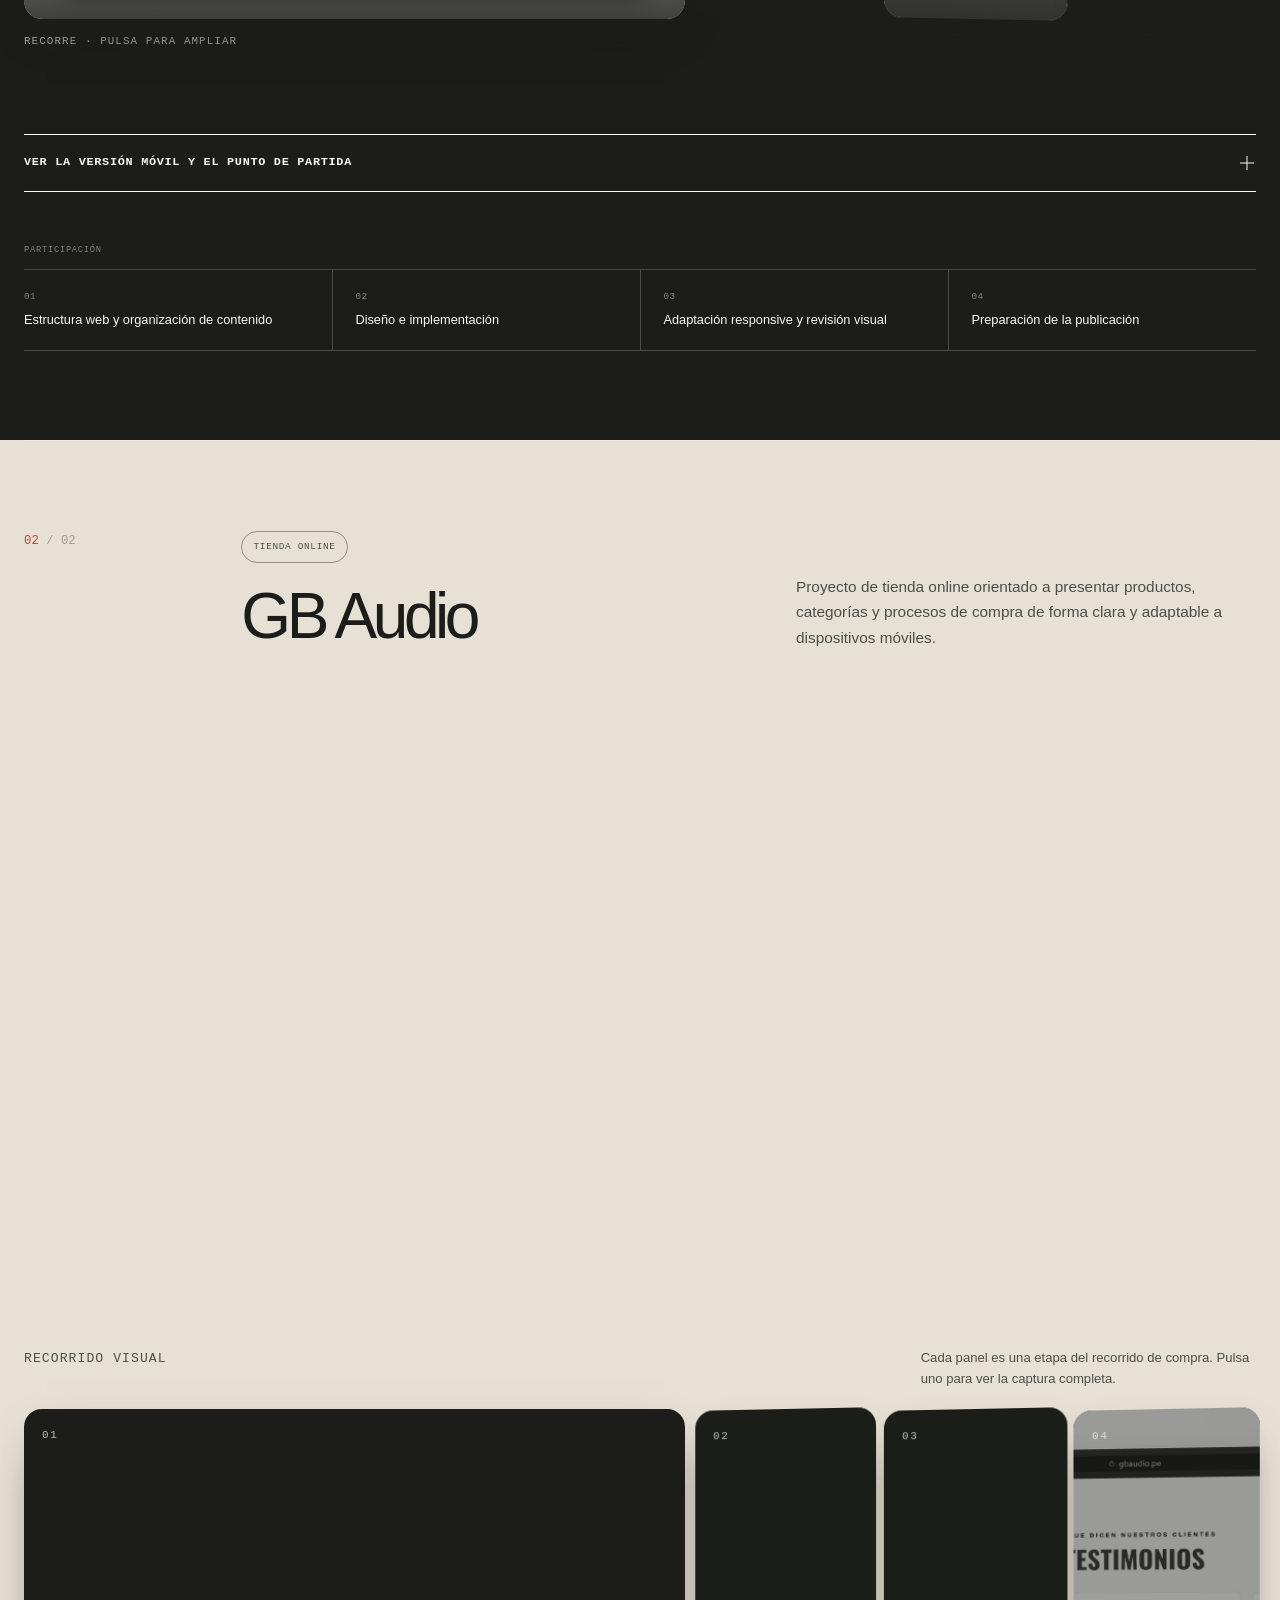
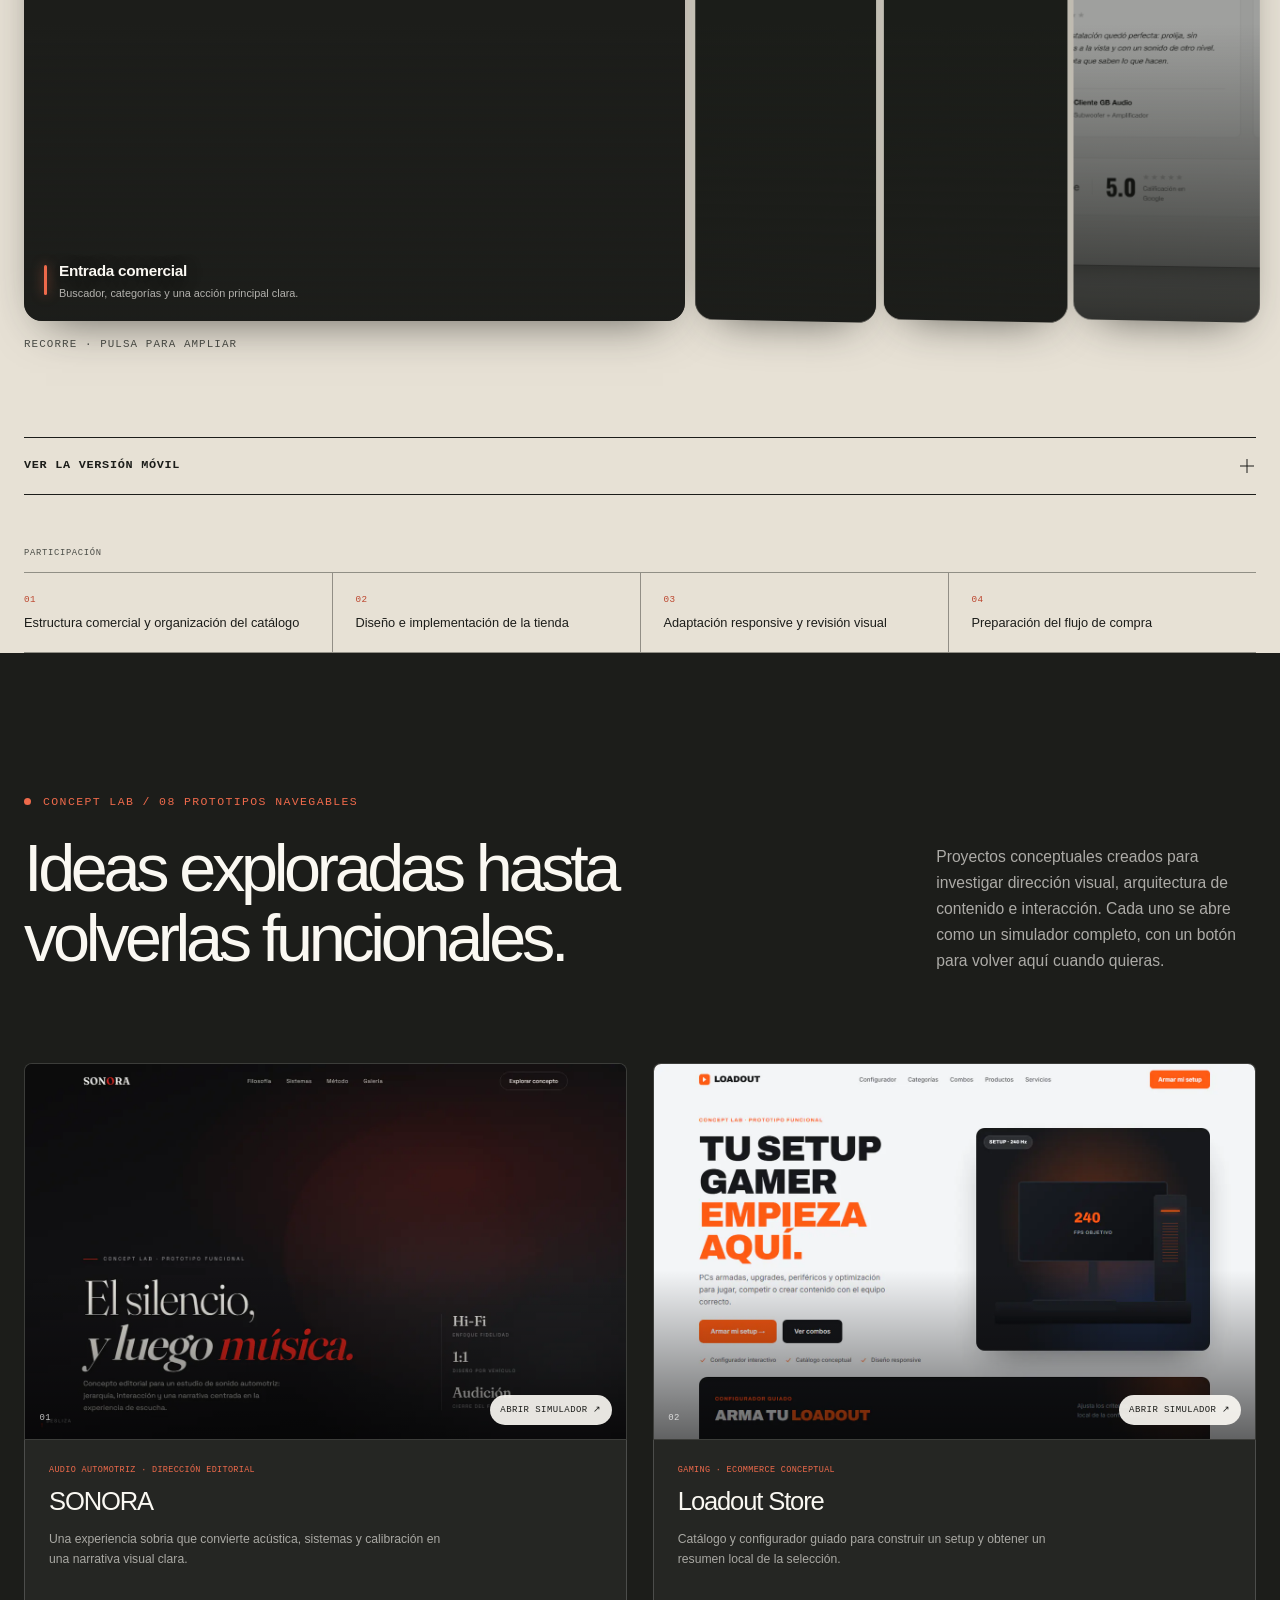
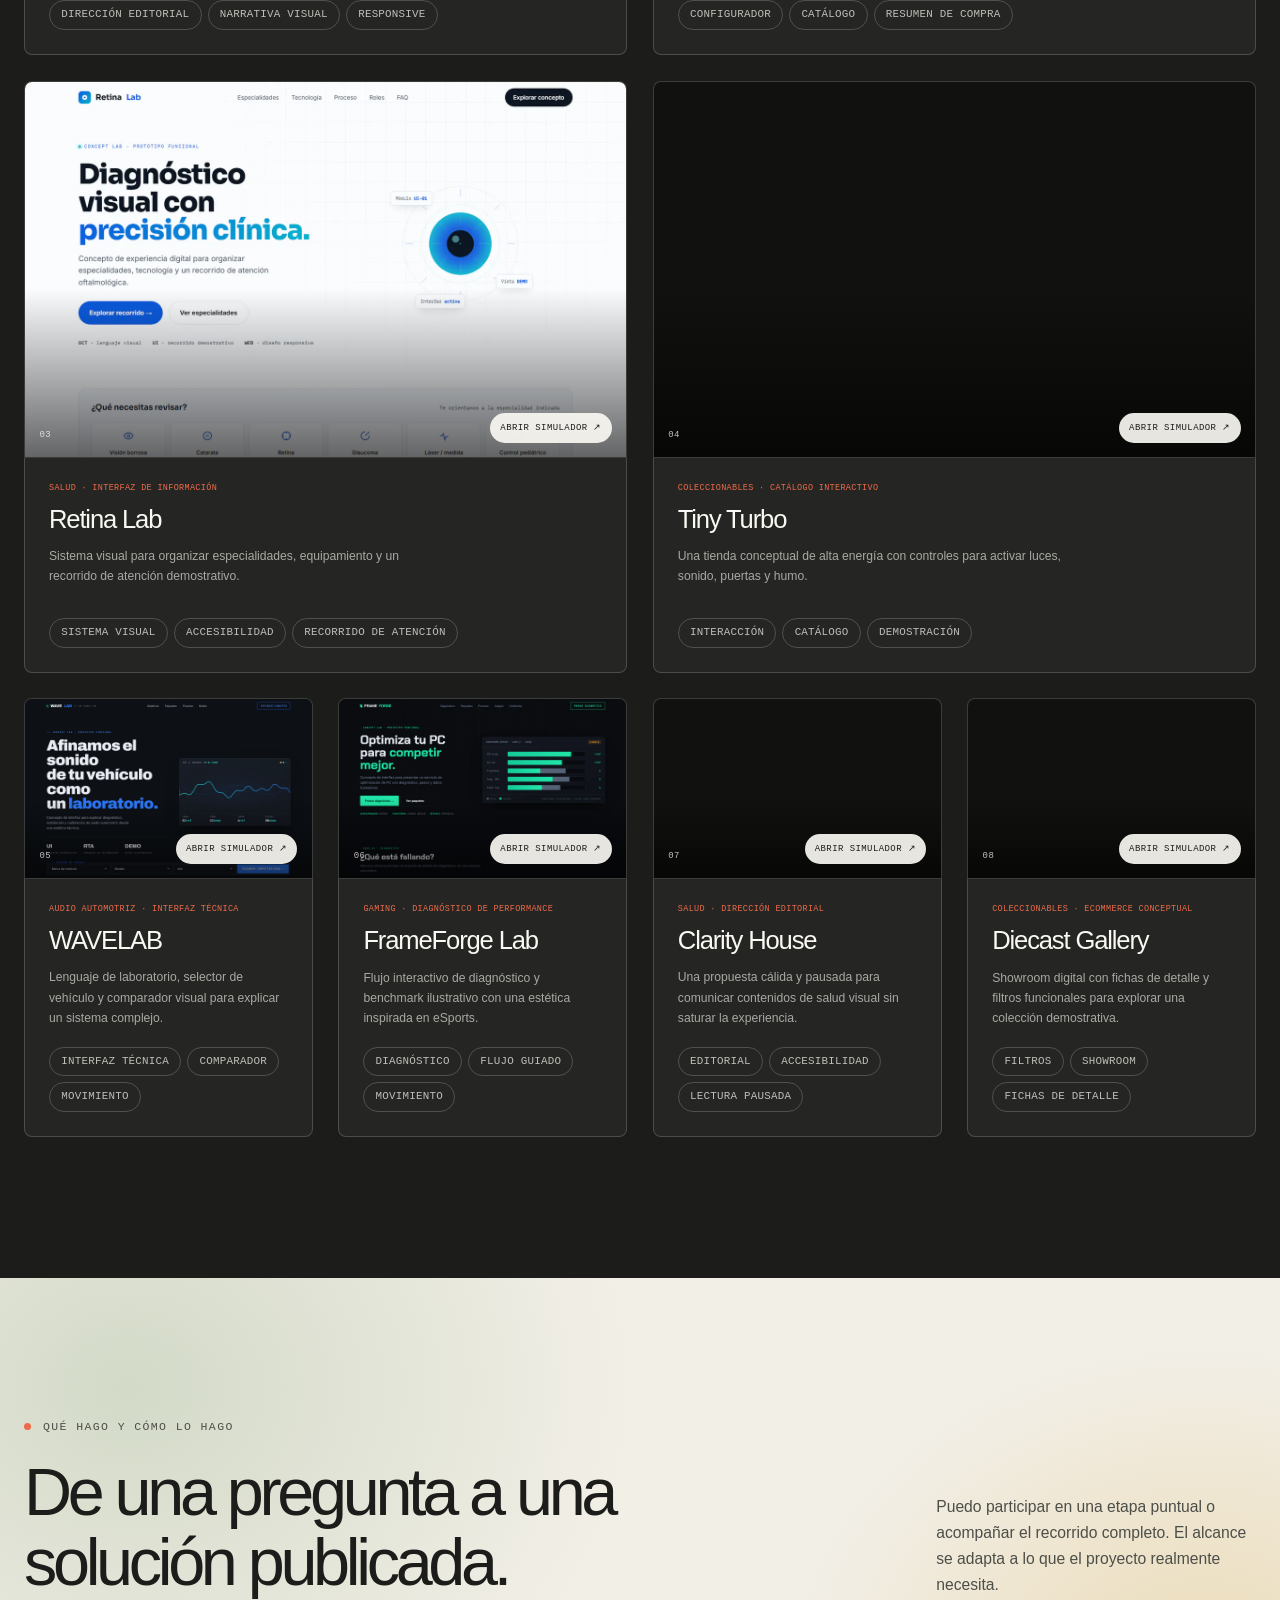
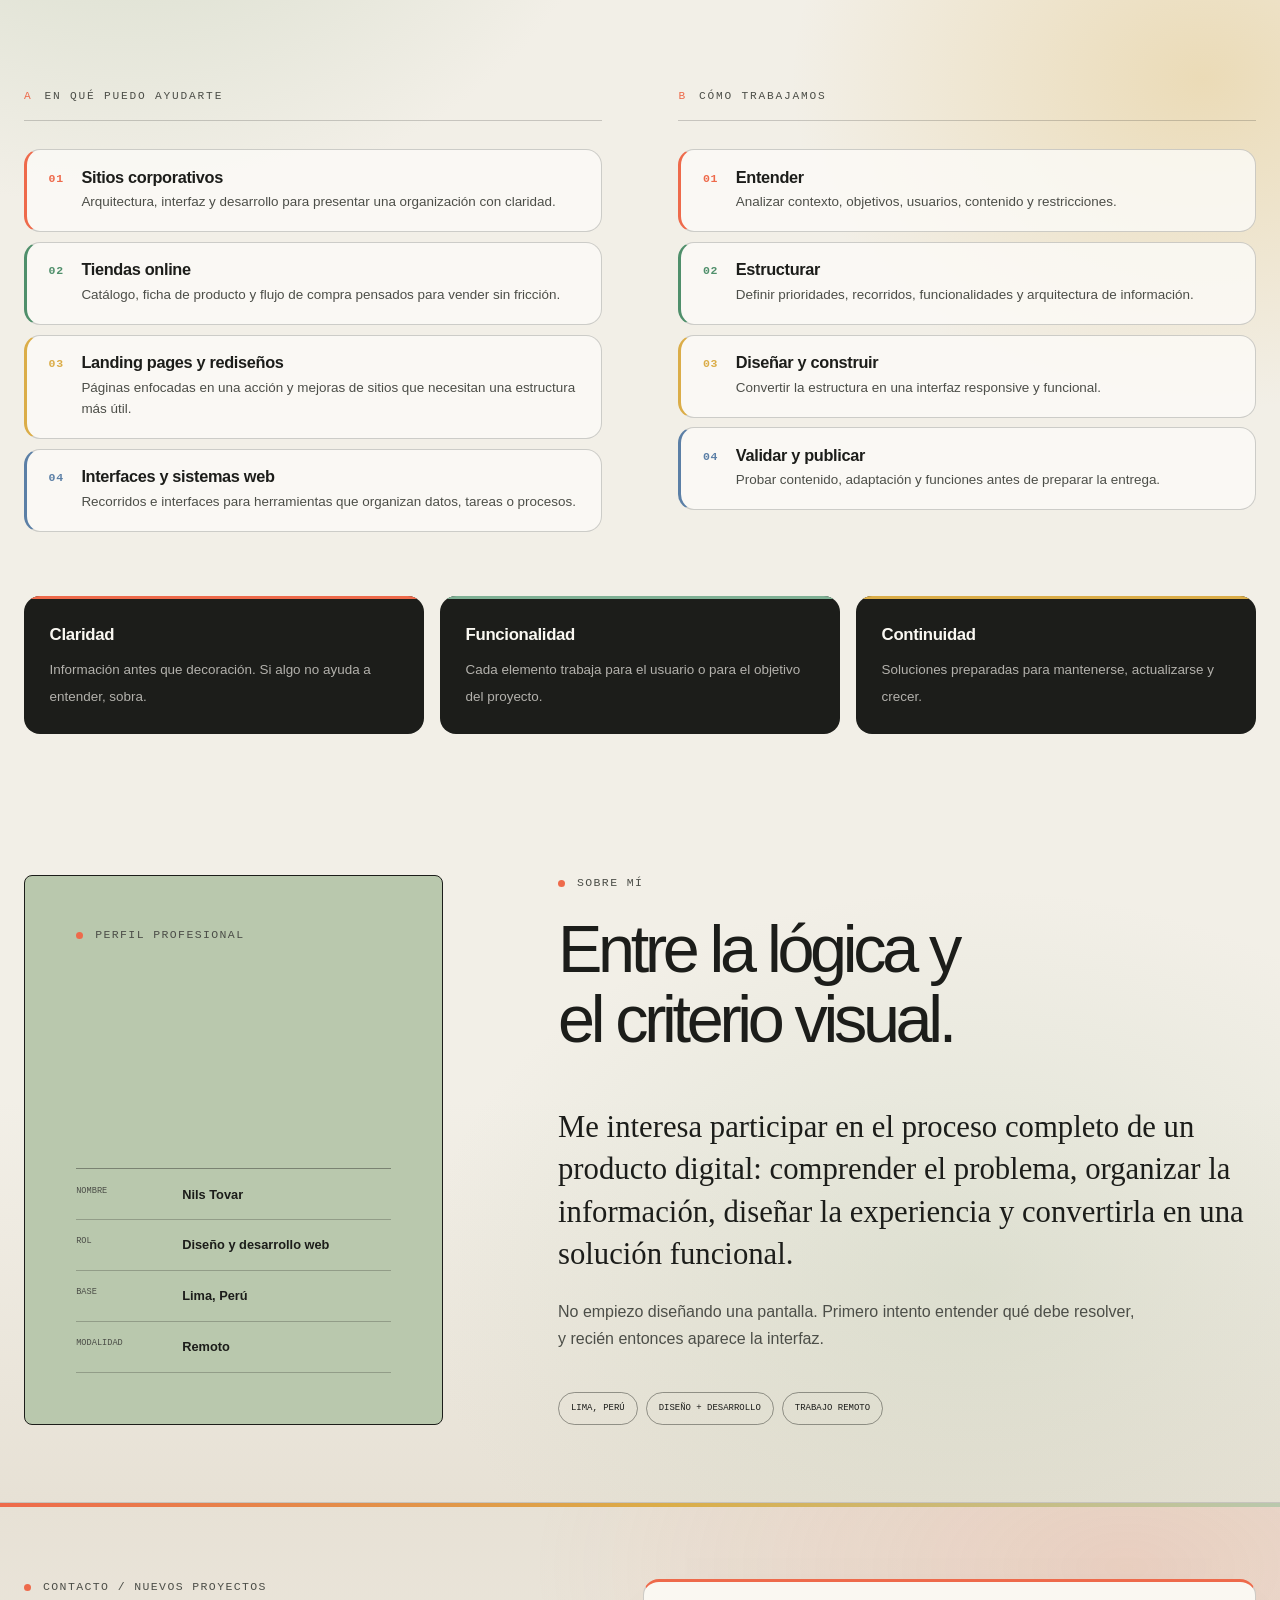
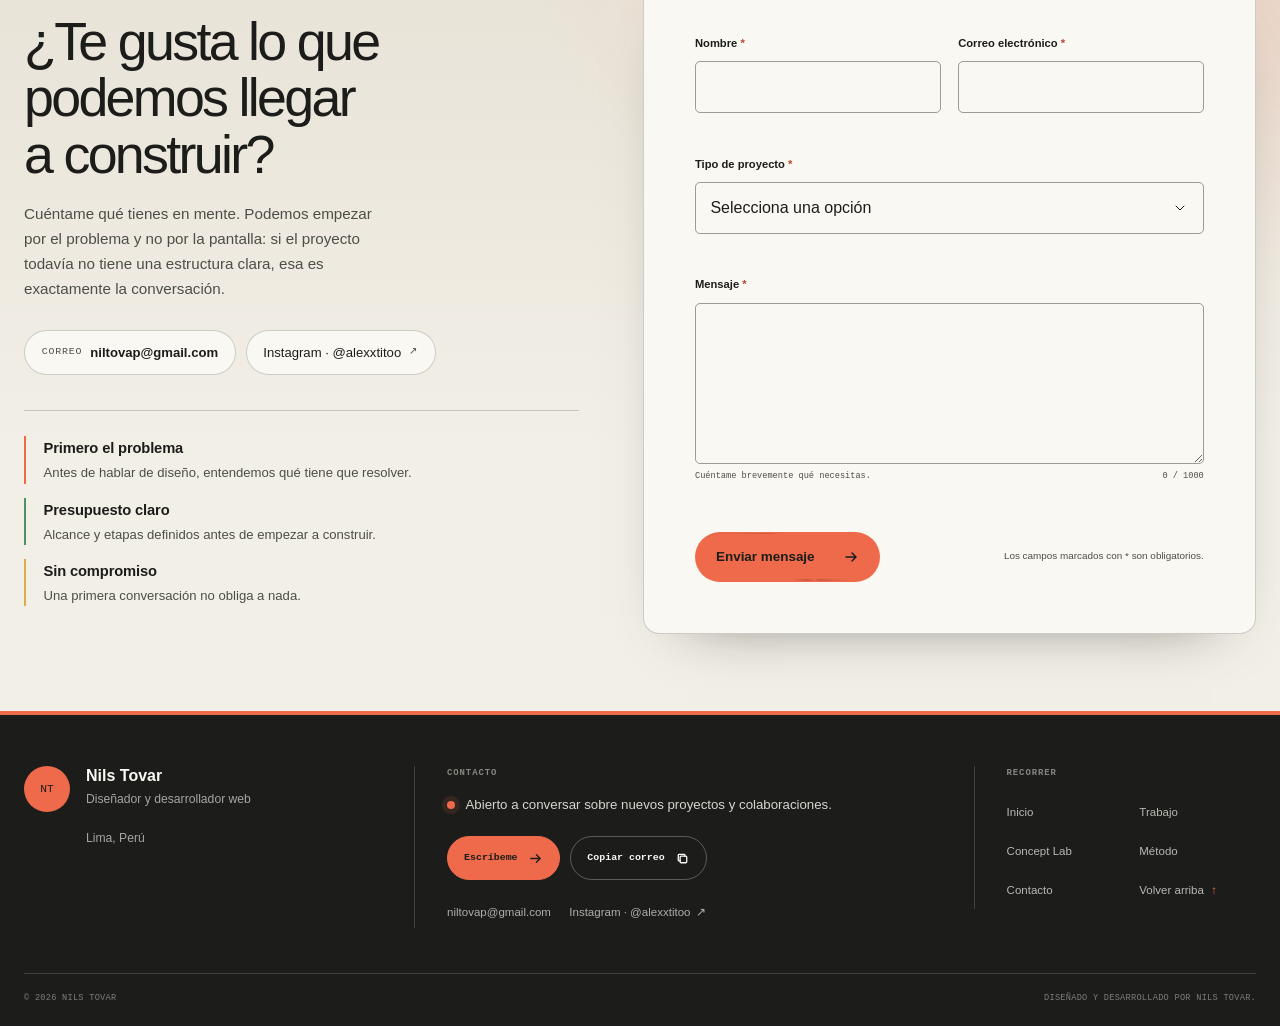
==== commit 05e1a53f: "Rediseño v2. Rediseño v2." ====
--- a/index.html
+++ b/index.html
@@ -126,90 +126,69 @@
     <main id="contenido">
       <section class="hero section-shell" id="inicio" aria-labelledby="hero-title">
         <div class="hero-copy">
-          <p class="eyebrow reveal">Nils Tovar · Lima, Perú</p>
-          <h1 id="hero-title" class="reveal" data-fold-text data-fold-trigger="load" data-fold-stagger="45">
+          <p class="eyebrow reveal">Diseño y desarrollo web · Lima, Perú</p>
+          <h1 id="hero-title" class="reveal" data-fold-text data-fold-trigger="load" data-fold-stagger="40">
             Diseño y desarrollo
             <span>experiencias web</span>
             claras y funcionales.
           </h1>
-          <div class="hero-intro reveal">
-            <p>
-              Convierto ideas y contenido disperso en sitios y tiendas que se
-              entienden a la primera, funcionan en cualquier pantalla y se pueden
-              seguir haciendo crecer.
-            </p>
-            <div class="hero-actions">
-              <a class="button button--ink" href="#proyectos" data-specular>
-                Ver trabajo
-                <svg viewBox="0 0 16 16" aria-hidden="true">
-                  <path d="M3 8h10M9 4l4 4-4 4"></path>
-                </svg>
-              </a>
-              <a class="text-link" href="#contacto">
-                Contactarme
-                <span aria-hidden="true">↘</span>
-              </a>
-            </div>
+          <p class="hero-lead reveal">
+            Convierto ideas y contenido disperso en sitios y tiendas que se
+            entienden a la primera y funcionan en cualquier pantalla.
+          </p>
+
+          <div class="hero-actions reveal">
+            <a class="button button--ink" href="#proyectos" data-specular>
+              Ver trabajo
+              <svg viewBox="0 0 16 16" aria-hidden="true">
+                <path d="M3 8h10M9 4l4 4-4 4"></path>
+              </svg>
+            </a>
+            <a class="text-link" href="#contacto">
+              Contactarme
+              <span aria-hidden="true">↘</span>
+            </a>
           </div>
+
+          <ul class="hero-meta reveal">
+            <li>
+              <strong>02</strong>
+              <span>proyectos publicados</span>
+            </li>
+            <li>
+              <strong>08</strong>
+              <span>prototipos navegables</span>
+            </li>
+            <li>
+              <strong>Remoto</strong>
+              <span>disponible para nuevos proyectos</span>
+            </li>
+          </ul>
         </div>
 
-        <div class="hero-canvas reveal" aria-label="Representación abstracta del proceso de diseño y desarrollo">
-          <div class="canvas-grid" aria-hidden="true">
-            <div class="canvas-note canvas-note--top">
-              <span>Enfoque / 01</span>
-              <strong>Orden antes que ruido</strong>
-            </div>
-
-            <div class="canvas-window">
-              <div class="canvas-window__bar">
-                <span></span><span></span><span></span>
-                <small>estructura.web</small>
-              </div>
-              <div class="canvas-window__body">
-                <span class="canvas-kicker">Una idea bien organizada</span>
-                <span class="canvas-headline">se convierte en una experiencia clara.</span>
-                <span class="canvas-line canvas-line--long"></span>
-                <span class="canvas-line"></span>
-                <div class="canvas-blocks">
-                  <span></span><span></span><span></span>
-                </div>
-              </div>
-            </div>
-
-            <div class="canvas-axis">
-              <span>ESTRUCTURA</span>
-              <span>INTERFAZ</span>
-              <span>EXPERIENCIA</span>
-            </div>
-
-            <div class="canvas-index">
-              <strong>03</strong>
-              <span>capas conectadas</span>
-            </div>
-
-            <div class="canvas-stamp">
-              <svg viewBox="0 0 100 100" aria-hidden="true">
-                <defs>
-                  <path id="stampPath" d="M50,50 m-34,0 a34,34 0 1,1 68,0 a34,34 0 1,1 -68,0"></path>
-                </defs>
-                <text>
-                  <textPath href="#stampPath">DISEÑO · DESARROLLO · DETALLE · </textPath>
-                </text>
-                <path class="stamp-arrow" d="M38 50h24M54 42l8 8-8 8"></path>
-              </svg>
-            </div>
-          </div>
-        </div>
-
-        <div class="hero-footer reveal">
-          <span>Abierto a conversar sobre nuevos proyectos</span>
-          <a href="#proyectos">Explorar el trabajo <span aria-hidden="true">↓</span></a>
-        </div>
+        <a class="hero-feature reveal" href="#sifuentes-colombia" data-border-glow>
+          <span class="hero-feature__media">
+            <img
+              src="assets/images/projects/sifuentes/sifuentes-destacada-desktop-safari.webp"
+              width="2240"
+              height="1267"
+              fetchpriority="high"
+              decoding="async"
+              alt="Vista de escritorio del sitio corporativo de Sifuentes Colombia"
+            >
+          </span>
+          <span class="hero-feature__info">
+            <span class="hero-feature__status">En línea</span>
+            <strong>Sifuentes Colombia</strong>
+            <small>Sitio corporativo · sifuentescolombia.co</small>
+          </span>
+          <span class="hero-feature__cue" aria-hidden="true">Ver el caso ↘</span>
+        </a>
 
         <div
           data-gradual-blur
           data-blur-position="bottom"
-          data-blur-strength="2"
+          data-blur-strength="1.6"
           data-blur-divs="4"
           data-blur-curve="ease-out"
         ></div>
@@ -1137,6 +1116,7 @@
         </div>
       </section>
 
+      <div class="warm-band">
       <section class="practice section-shell section-pad" id="metodo" aria-labelledby="practice-title">
         <div class="section-heading section-heading--split reveal">
           <div>
@@ -1266,6 +1246,8 @@
         </div>
       </section>
 
+      </div>
+
       <section class="closing section-pad" id="contacto" aria-labelledby="closing-title">
         <div class="section-shell closing__shell">
           <div class="closing__copy reveal">
--- a/css/styles.css
+++ b/css/styles.css
@@ -417,343 +417,8 @@
 
 /* Hero */
 
-.hero {
-  min-height: 100svh;
-  display: grid;
-  grid-template-columns: minmax(0, 1.12fr) minmax(390px, 0.88fr);
-  grid-template-rows: 1fr auto;
-  gap: clamp(2.5rem, 5vw, 6rem);
-  padding-top: calc(var(--header-height) + clamp(3rem, 8vh, 7rem));
-  padding-bottom: clamp(1.5rem, 4vh, 3rem);
-}
-
-.hero-copy {
-  align-self: center;
-}
-
-.hero-copy .eyebrow {
-  margin-bottom: clamp(1.5rem, 4vh, 3rem);
-}
-
-.hero h1 {
-  max-width: 980px;
-  font-size: clamp(3.2rem, 6.7vw, 7.2rem);
-  font-weight: 500;
-  letter-spacing: -0.075em;
-  line-height: 0.92;
-}
-
-.hero h1 span {
-  display: block;
-  color: var(--coral-dark);
-  font-family: Georgia, "Times New Roman", serif;
-  font-style: italic;
-  font-weight: 400;
-  letter-spacing: -0.065em;
-}
-
-.hero-intro {
-  max-width: 660px;
-  display: grid;
-  grid-template-columns: minmax(250px, 1fr) auto;
-  align-items: end;
-  gap: 2rem;
-  margin-top: clamp(2rem, 4vw, 3.75rem);
-  margin-left: clamp(0rem, 8vw, 7rem);
-}
-
-.hero-intro p {
-  color: var(--ink-soft);
-  font-size: clamp(0.98rem, 1.3vw, 1.15rem);
-  line-height: 1.7;
-}
-
-.hero-actions {
-  display: flex;
-  flex-direction: column;
-  align-items: stretch;
-  gap: 0.6rem;
-}
-
-.hero-actions .text-link {
-  align-self: center;
-}
-
-.hero-canvas {
-  min-height: 570px;
-  align-self: stretch;
-  padding-top: 1rem;
-}
-
-.canvas-grid {
-  position: relative;
-  width: 100%;
-  height: 100%;
-  min-height: 570px;
-  overflow: hidden;
-  background:
-    linear-gradient(var(--line) 1px, transparent 1px),
-    linear-gradient(90deg, var(--line) 1px, transparent 1px),
-    var(--paper-deep);
-  background-size: 64px 64px;
-  border: 1px solid var(--line);
-  border-radius: 180px 180px var(--radius-md) var(--radius-md);
-}
-
-.canvas-grid::before {
-  position: absolute;
-  top: 20%;
-  right: -10%;
-  width: 70%;
-  aspect-ratio: 1;
-  border: 1px solid var(--line-strong);
-  border-radius: 50%;
-  content: "";
-}
-
-.canvas-grid::after {
-  position: absolute;
-  top: 26%;
-  right: -4%;
-  width: 56%;
-  aspect-ratio: 1;
-  background: var(--sage);
-  border: 1px solid var(--ink);
-  border-radius: 50%;
-  content: "";
-}
-
-.canvas-note {
-  position: absolute;
-  z-index: 3;
-  top: 9%;
-  left: 11%;
-  display: flex;
-  flex-direction: column;
-  font-family: var(--font-mono);
-}
-
-.canvas-note span {
-  font-size: 0.62rem;
-  letter-spacing: 0.08em;
-  text-transform: uppercase;
-}
-
-.canvas-note strong {
-  margin-top: 0.35rem;
-  font-family: var(--font-sans);
-  font-size: 0.85rem;
-}
-
-.canvas-window {
-  position: absolute;
-  z-index: 4;
-  top: 25%;
-  left: 9%;
-  width: min(78%, 440px);
-  overflow: hidden;
-  background: var(--paper-light);
-  border: 1px solid var(--ink);
-  border-radius: 5px;
-  box-shadow: var(--shadow);
-  transform: rotate(-2deg);
-  transition: transform 500ms var(--ease-out);
-}
-
-.hero-canvas:hover .canvas-window {
-  transform: rotate(0deg) translateY(-4px);
-}
-
-.canvas-window__bar {
-  height: 35px;
-  display: flex;
-  align-items: center;
-  gap: 5px;
-  padding-inline: 0.75rem;
-  border-bottom: 1px solid var(--line);
-}
-
-.canvas-window__bar > span {
-  width: 6px;
-  height: 6px;
-  background: var(--ink);
-  border-radius: 50%;
-}
-
-.canvas-window__bar small {
-  margin-left: auto;
-  color: var(--ink-soft);
-  font-family: var(--font-mono);
-  font-size: 0.52rem;
-}
-
-.canvas-window__body {
-  position: relative;
-  min-height: 270px;
-  display: flex;
-  flex-direction: column;
-  align-items: flex-start;
-  padding: clamp(1.5rem, 4vw, 3rem);
-}
-
-.canvas-kicker {
-  margin-bottom: 1rem;
-  color: var(--coral-dark);
-  font-family: var(--font-mono);
-  font-size: 0.57rem;
-  letter-spacing: 0.08em;
-  text-transform: uppercase;
-}
-
-.canvas-headline {
-  max-width: 280px;
-  font-family: Georgia, "Times New Roman", serif;
-  font-size: clamp(1.65rem, 3.2vw, 2.55rem);
-  line-height: 1.05;
-}
-
-.canvas-line {
-  width: 45%;
-  height: 4px;
-  display: block;
-  margin-top: 0.6rem;
-  background: var(--ink);
-  opacity: 0.22;
-}
-
-.canvas-line--long {
-  width: 72%;
-  margin-top: 1.5rem;
-}
-
-.canvas-blocks {
-  width: 100%;
-  display: grid;
-  grid-template-columns: 1fr 0.8fr 1.2fr;
-  gap: 0.45rem;
-  margin-top: 1.8rem;
-}
-
-.canvas-blocks span {
-  height: 44px;
-  background: var(--paper-deep);
-  border: 1px solid var(--line);
-}
-
-.canvas-blocks span:nth-child(2) {
-  background: var(--coral);
-}
-
-.canvas-axis {
-  position: absolute;
-  z-index: 3;
-  right: 4%;
-  bottom: 4%;
-  left: 4%;
-  display: flex;
-  justify-content: space-between;
-  padding-top: 0.65rem;
-  border-top: 1px solid var(--ink);
-  font-family: var(--font-mono);
-  font-size: 0.52rem;
-  letter-spacing: 0.08em;
-}
-
-.canvas-index {
-  position: absolute;
-  z-index: 5;
-  right: 5%;
-  bottom: 14%;
-  width: 92px;
-  height: 92px;
-  display: grid;
-  align-content: center;
-  justify-items: center;
-  background: var(--coral);
-  border: 1px solid var(--ink);
-  border-radius: 50%;
-  color: var(--ink);
-}
-
-.canvas-index strong {
-  font-family: Georgia, "Times New Roman", serif;
-  font-size: 2.2rem;
-  line-height: 1;
-}
-
-.canvas-index span {
-  font-family: var(--font-mono);
-  font-size: 0.45rem;
-  letter-spacing: 0.06em;
-  text-transform: uppercase;
-}
-
-.canvas-stamp {
-  position: absolute;
-  z-index: 5;
-  top: 5%;
-  right: 4%;
-  width: 100px;
-  height: 100px;
-  color: var(--ink);
-  animation: slow-spin 24s linear infinite;
-}
-
-.canvas-stamp text {
-  fill: currentColor;
-  font-family: var(--font-mono);
-  font-size: 7px;
-  letter-spacing: 0.85px;
-}
-
-.canvas-stamp .stamp-arrow {
-  fill: none;
-  stroke: currentColor;
-  stroke-linecap: round;
-  stroke-width: 1;
-}
-
 @keyframes slow-spin {
   to { transform: rotate(360deg); }
-}
-
-.hero-footer {
-  grid-column: 1 / -1;
-  display: flex;
-  align-items: center;
-  justify-content: space-between;
-  padding-top: 1rem;
-  border-top: 1px solid var(--line);
-  color: var(--ink-soft);
-  font-family: var(--font-mono);
-  font-size: 0.62rem;
-  letter-spacing: 0.05em;
-  text-transform: uppercase;
-}
-
-.hero-footer > span {
-  display: flex;
-  align-items: center;
-  gap: 0.65rem;
-}
-
-.hero-footer > span::before {
-  width: 7px;
-  height: 7px;
-  background: var(--sage-dark);
-  border-radius: 50%;
-  content: "";
-  box-shadow: 0 0 0 4px rgba(51, 72, 60, 0.12);
-}
-
-.hero-footer a {
-  display: inline-flex;
-  gap: 0.65rem;
-  transition: color 180ms ease;
-}
-
-.hero-footer a:hover {
-  color: var(--coral-dark);
 }
 
 /* Shared section heading */
@@ -2263,23 +1928,6 @@
     --shell: min(calc(100% - 2.5rem), 1440px);
   }
 
-  .hero {
-    grid-template-columns: minmax(0, 1.05fr) minmax(350px, 0.8fr);
-  }
-
-  .hero h1 {
-    font-size: clamp(3rem, 6.8vw, 5.6rem);
-  }
-
-  .hero-intro {
-    margin-left: 0;
-  }
-
-  .canvas-grid,
-  .hero-canvas {
-    min-height: 500px;
-  }
-
   .case-header {
     grid-template-columns: 0.18fr 0.9fr 0.75fr;
   }
@@ -2292,31 +1940,6 @@
 
   .brand-name {
     display: none;
-  }
-
-  .hero {
-    min-height: auto;
-    grid-template-columns: minmax(0, 1fr) minmax(330px, 0.7fr);
-    padding-top: calc(var(--header-height) + 4rem);
-  }
-
-  .hero-intro {
-    grid-template-columns: 1fr;
-  }
-
-  .hero-actions {
-    flex-direction: row;
-    align-items: center;
-  }
-
-  .hero-canvas,
-  .canvas-grid {
-    min-height: 480px;
-  }
-
-  .canvas-window {
-    width: 84%;
-    left: 7%;
   }
 
   .approach-layout {
@@ -2429,36 +2052,6 @@
     align-self: flex-start;
   }
 
-  .hero {
-    grid-template-columns: 1fr;
-    gap: 3.5rem;
-  }
-
-  .hero h1 {
-    max-width: 700px;
-    font-size: clamp(3.2rem, 11.3vw, 6.6rem);
-  }
-
-  .hero-intro {
-    max-width: 620px;
-    grid-template-columns: minmax(0, 1fr) auto;
-  }
-
-  .hero-canvas {
-    min-height: 580px;
-    padding-top: 0;
-  }
-
-  .canvas-grid {
-    min-height: 580px;
-    border-radius: 210px 210px var(--radius-md) var(--radius-md);
-  }
-
-  .canvas-window {
-    width: 76%;
-    left: 9%;
-  }
-
   .approach-layout,
   .about,
   .contact-shell {
@@ -2572,86 +2165,6 @@
     height: 36px;
   }
 
-  .hero {
-    gap: 2.7rem;
-    padding-top: calc(var(--header-height) + 2.8rem);
-  }
-
-  .hero h1 {
-    font-size: clamp(2.8rem, 14.2vw, 5rem);
-    letter-spacing: -0.07em;
-  }
-
-  .hero h1 span {
-    font-size: 0.76em;
-    letter-spacing: -0.08em;
-  }
-
-  .hero-intro {
-    grid-template-columns: 1fr;
-    margin-top: 2rem;
-  }
-
-  .hero-actions {
-    flex-wrap: wrap;
-  }
-
-  .hero-canvas,
-  .canvas-grid {
-    min-height: 460px;
-  }
-
-  .canvas-grid {
-    border-radius: 130px 130px var(--radius-sm) var(--radius-sm);
-    background-size: 48px 48px;
-  }
-
-  .canvas-note {
-    top: 7%;
-    left: 8%;
-  }
-
-  .canvas-window {
-    top: 24%;
-    left: 6%;
-    width: 84%;
-  }
-
-  .canvas-window__body {
-    min-height: 220px;
-  }
-
-  .canvas-headline {
-    max-width: 220px;
-    font-size: 1.7rem;
-  }
-
-  .canvas-index {
-    right: 5%;
-    bottom: 12%;
-    width: 74px;
-    height: 74px;
-  }
-
-  .canvas-index strong {
-    font-size: 1.7rem;
-  }
-
-  .canvas-stamp {
-    top: 3%;
-    right: 2%;
-    width: 78px;
-    height: 78px;
-  }
-
-  .hero-footer > span {
-    display: none;
-  }
-
-  .hero-footer {
-    justify-content: flex-end;
-  }
-
   .section-heading h2,
   .capabilities-intro h2,
   .about-copy h2,
@@ -2748,46 +2261,6 @@
 @media (max-width: 380px) {
   :root {
     --shell: min(calc(100% - 1.25rem), 1440px);
-  }
-
-  .hero h1 {
-    font-size: clamp(2.55rem, 14vw, 3.25rem);
-  }
-
-  .hero-actions {
-    align-items: stretch;
-    flex-direction: column;
-  }
-
-  .hero-actions .text-link {
-    align-self: flex-start;
-  }
-
-  .hero-canvas,
-  .canvas-grid {
-    min-height: 410px;
-  }
-
-  .canvas-window {
-    top: 24%;
-  }
-
-  .canvas-window__body {
-    min-height: 190px;
-    padding: 1.25rem;
-  }
-
-  .canvas-blocks {
-    margin-top: 1.2rem;
-  }
-
-  .canvas-blocks span {
-    height: 30px;
-  }
-
-  .canvas-index {
-    width: 64px;
-    height: 64px;
   }
 
   .project-gallery,
--- a/css/effects.css
+++ b/css/effects.css
@@ -435,19 +435,249 @@
 }
 
 /* --------------------------------------------------------------------------
-   Hero: bisagra tipográfica + cierre difuminado
+   Hero: dos columnas que caben en la primera pantalla
    -------------------------------------------------------------------------- */
 
 .hero {
   position: relative;
+  display: grid;
+  grid-template-columns: minmax(0, 1.02fr) minmax(0, 0.98fr);
+  gap: clamp(2rem, 4vw, 4.5rem);
+  align-content: center;
+  align-items: center;
+  min-height: calc(100svh - var(--header-height));
+  padding-top: calc(var(--header-height) + clamp(1.5rem, 4vh, 3rem));
+  padding-bottom: clamp(2rem, 6vh, 4rem);
 }
 
 .hero .gradual-blur {
-  height: clamp(3.5rem, 6vw, 6rem);
-}
-
-.hero-actions .button {
-  border-radius: 999px;
+  height: clamp(2.5rem, 5vh, 4.5rem);
+}
+
+.hero-copy .eyebrow {
+  margin-bottom: clamp(1rem, 2.5vh, 1.75rem);
+}
+
+.hero h1 {
+  max-width: 15ch;
+  font-size: clamp(2.5rem, 4.6vw, 4.6rem);
+  font-weight: 500;
+  letter-spacing: -0.055em;
+  line-height: 0.98;
+}
+
+.hero h1 span {
+  color: var(--coral-dark);
+  font-family: Georgia, "Times New Roman", serif;
+  font-style: italic;
+  font-weight: 400;
+  letter-spacing: -0.045em;
+}
+
+.hero-lead {
+  max-width: 46ch;
+  margin-top: clamp(1.1rem, 2.5vh, 1.75rem);
+  color: var(--ink-soft);
+  font-size: clamp(0.95rem, 1.1vw, 1.08rem);
+  line-height: 1.65;
+}
+
+.hero-actions {
+  display: flex;
+  flex-wrap: wrap;
+  align-items: center;
+  gap: 1.5rem;
+  margin-top: clamp(1.5rem, 3vh, 2.25rem);
+}
+
+.hero-meta {
+  display: grid;
+  grid-template-columns: repeat(3, minmax(0, 1fr));
+  gap: 1.25rem;
+  margin-top: clamp(2rem, 4vh, 3rem);
+  padding-top: 1.25rem;
+  border-top: 1px solid var(--line);
+}
+
+.hero-meta li {
+  display: grid;
+  gap: 0.2rem;
+}
+
+.hero-meta strong {
+  color: var(--ink);
+  font-size: 1.5rem;
+  font-weight: 500;
+  letter-spacing: -0.04em;
+  line-height: 1;
+}
+
+.hero-meta li:nth-child(1) strong {
+  color: var(--coral-dark);
+}
+
+.hero-meta li:nth-child(2) strong {
+  color: #3f7a5c;
+}
+
+.hero-meta span {
+  color: var(--ink-soft);
+  font-family: var(--font-mono);
+  font-size: 0.6rem;
+  letter-spacing: 0.08em;
+  line-height: 1.45;
+  text-transform: uppercase;
+}
+
+.hero-feature {
+  --glow-padding: 22px;
+
+  position: relative;
+  display: block;
+  justify-self: end;
+  width: 100%;
+  max-width: 620px;
+  padding: 0.75rem 0.75rem 1.1rem;
+  background: var(--paper-light);
+  border: 1px solid var(--line);
+  border-radius: var(--radius-lg);
+  box-shadow: 0 30px 70px -50px rgba(28, 29, 26, 0.8);
+  transition:
+    transform 320ms var(--ease-out),
+    box-shadow 320ms ease;
+}
+
+.hero-feature:hover {
+  box-shadow: 0 36px 80px -46px rgba(28, 29, 26, 0.85);
+  transform: translateY(-3px);
+}
+
+.hero-feature__media {
+  position: relative;
+  display: block;
+  overflow: hidden;
+  aspect-ratio: 16 / 10;
+  background: var(--paper-deep);
+  border-radius: calc(var(--radius-lg) - 0.6rem);
+}
+
+.hero-feature__media img {
+  width: 100%;
+  height: 100%;
+  object-fit: cover;
+  object-position: top center;
+}
+
+.hero-feature__info {
+  display: grid;
+  gap: 0.15rem;
+  padding: 1rem 8rem 0 0.85rem;
+}
+
+.hero-feature__status {
+  display: inline-flex;
+  align-items: center;
+  gap: 0.45rem;
+  margin-bottom: 0.35rem;
+  color: #2f6b48;
+  font-family: var(--font-mono);
+  font-size: 0.6rem;
+  letter-spacing: 0.12em;
+  text-transform: uppercase;
+}
+
+.hero-feature__status::before {
+  width: 7px;
+  height: 7px;
+  background: #4fae7a;
+  border-radius: 50%;
+  box-shadow: 0 0 0 4px rgba(79, 174, 122, 0.16);
+  content: "";
+}
+
+.hero-feature__info strong {
+  font-size: 1.15rem;
+  font-weight: 600;
+  letter-spacing: -0.03em;
+}
+
+.hero-feature__info small {
+  color: var(--ink-soft);
+  font-family: var(--font-mono);
+  font-size: 0.62rem;
+  letter-spacing: 0.04em;
+}
+
+.hero-feature__cue {
+  position: absolute;
+  right: 1.6rem;
+  bottom: 1.35rem;
+  color: var(--coral-dark);
+  font-family: var(--font-mono);
+  font-size: 0.62rem;
+  letter-spacing: 0.06em;
+  text-transform: uppercase;
+  transition: transform 260ms var(--ease-out);
+}
+
+.hero-feature:hover .hero-feature__cue {
+  transform: translate(3px, 3px);
+}
+
+@media (max-width: 1024px) {
+  .hero {
+    grid-template-columns: minmax(0, 1fr);
+    min-height: auto;
+    gap: 2.5rem;
+    padding-top: calc(var(--header-height) + clamp(2rem, 6vh, 3.5rem));
+    padding-bottom: clamp(2.5rem, 6vh, 4rem);
+  }
+
+  .hero h1 {
+    max-width: 20ch;
+  }
+
+  .hero-feature {
+    justify-self: stretch;
+    max-width: 560px;
+  }
+
+  .hero-feature__info {
+    padding-right: 0.85rem;
+  }
+
+  .hero-feature__cue {
+    position: static;
+    display: block;
+    margin-top: 0.65rem;
+    padding-left: 0.85rem;
+  }
+}
+
+@media (max-width: 620px) {
+  .hero h1 {
+    max-width: none;
+    font-size: clamp(2.2rem, 9.5vw, 3rem);
+  }
+
+  .hero-actions {
+    gap: 1rem;
+  }
+
+  .hero-meta {
+    grid-template-columns: minmax(0, 1fr);
+    gap: 0.7rem;
+  }
+
+  .hero-meta li {
+    grid-template-columns: 4.5rem minmax(0, 1fr);
+    align-items: baseline;
+    gap: 0.9rem;
+  }
+
+  .hero-meta strong {
+    font-size: 1.25rem;
+  }
 }
 
 /* --------------------------------------------------------------------------
@@ -564,14 +794,18 @@
    Método: servicios, proceso y principios en una sección con color
    -------------------------------------------------------------------------- */
 
+.warm-band {
+  position: relative;
+  background:
+    radial-gradient(58% 34% at 10% 6%, rgba(185, 200, 173, 0.55) 0%, transparent 68%),
+    radial-gradient(46% 26% at 94% 22%, rgba(219, 173, 72, 0.3) 0%, transparent 70%),
+    radial-gradient(60% 30% at 76% 88%, rgba(185, 200, 173, 0.32) 0%, transparent 72%),
+    linear-gradient(180deg, var(--paper) 0%, var(--paper) 78%, var(--paper-deep) 100%);
+}
+
 .practice {
   position: relative;
-  overflow: clip;
   padding-bottom: clamp(3rem, 5vw, 5rem);
-  background:
-    radial-gradient(90% 60% at 12% 0%, rgba(185, 200, 173, 0.5) 0%, transparent 60%),
-    radial-gradient(70% 50% at 96% 24%, rgba(219, 173, 72, 0.28) 0%, transparent 62%),
-    var(--paper);
 }
 
 .practice-layout {
@@ -745,7 +979,7 @@
 }
 
 .about {
-  background: linear-gradient(180deg, var(--paper) 0%, var(--paper-deep) 100%);
+  position: relative;
 }
 
 /* --------------------------------------------------------------------------
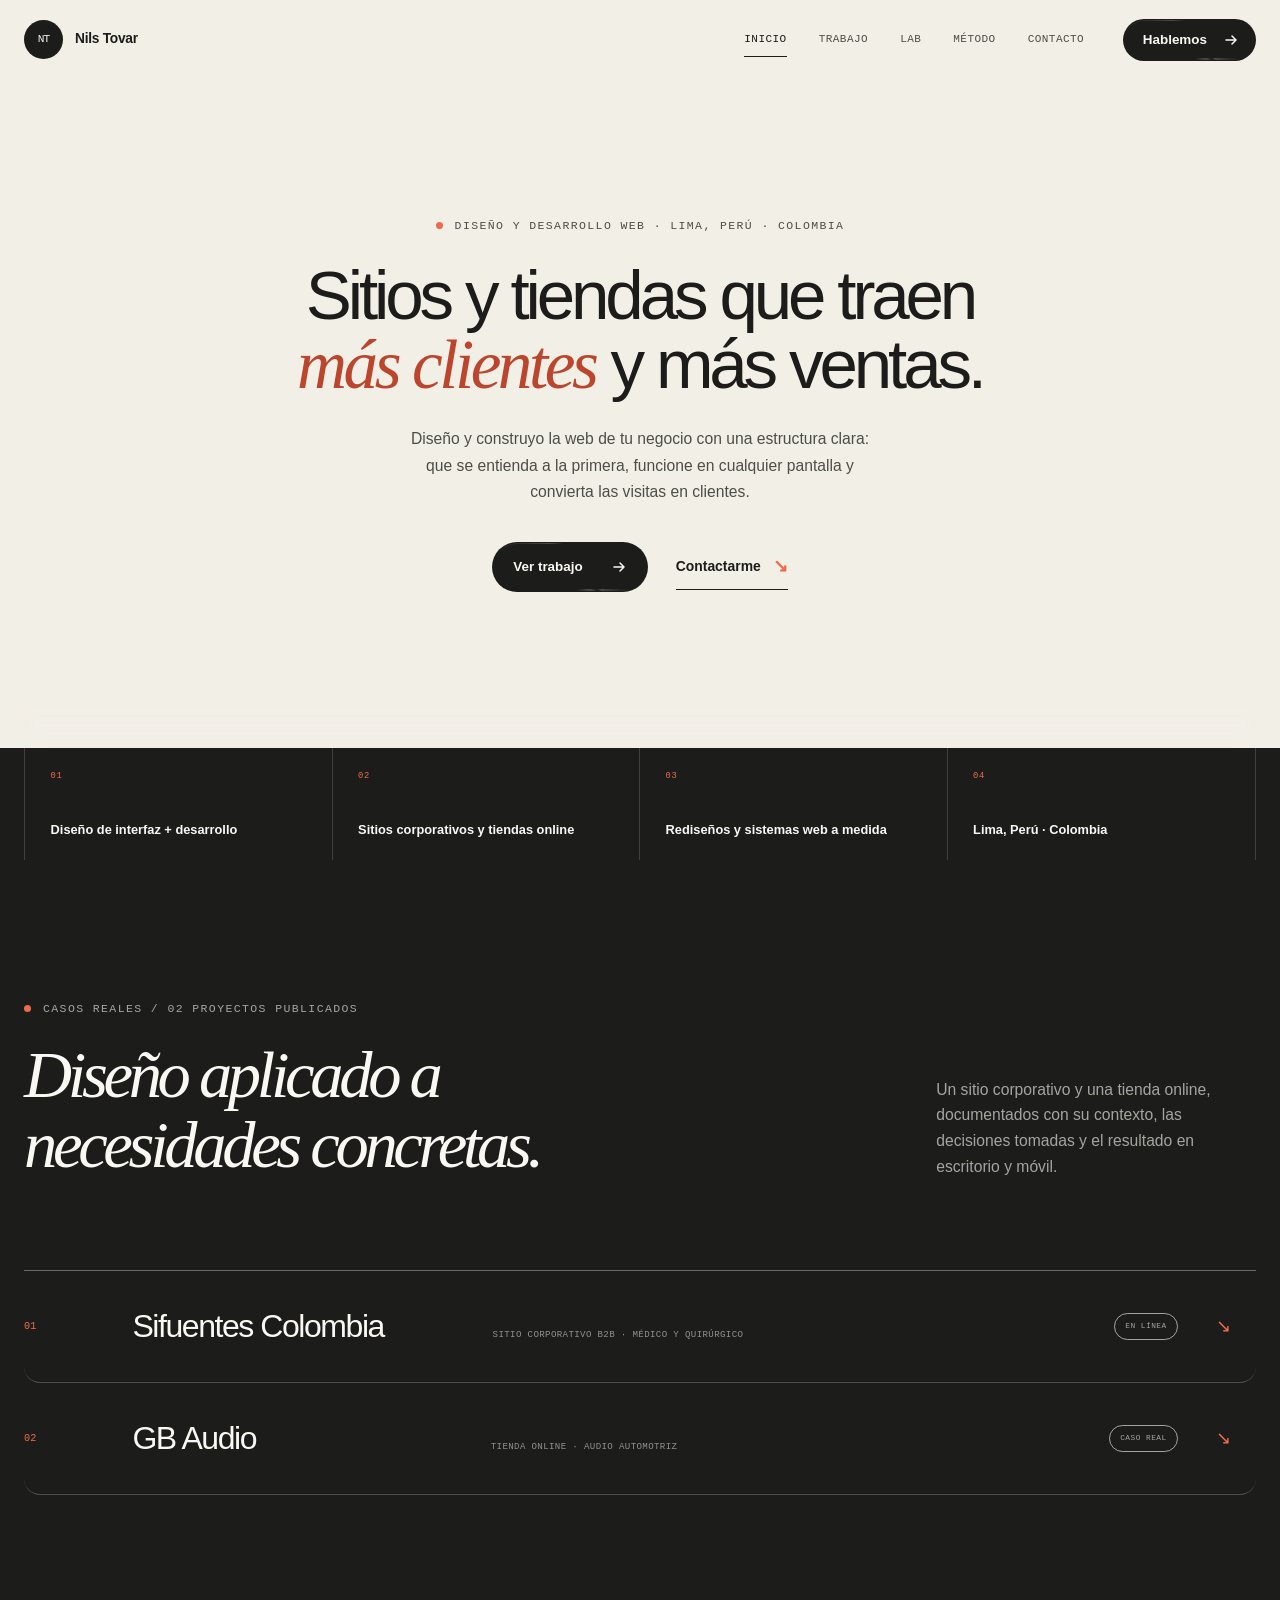
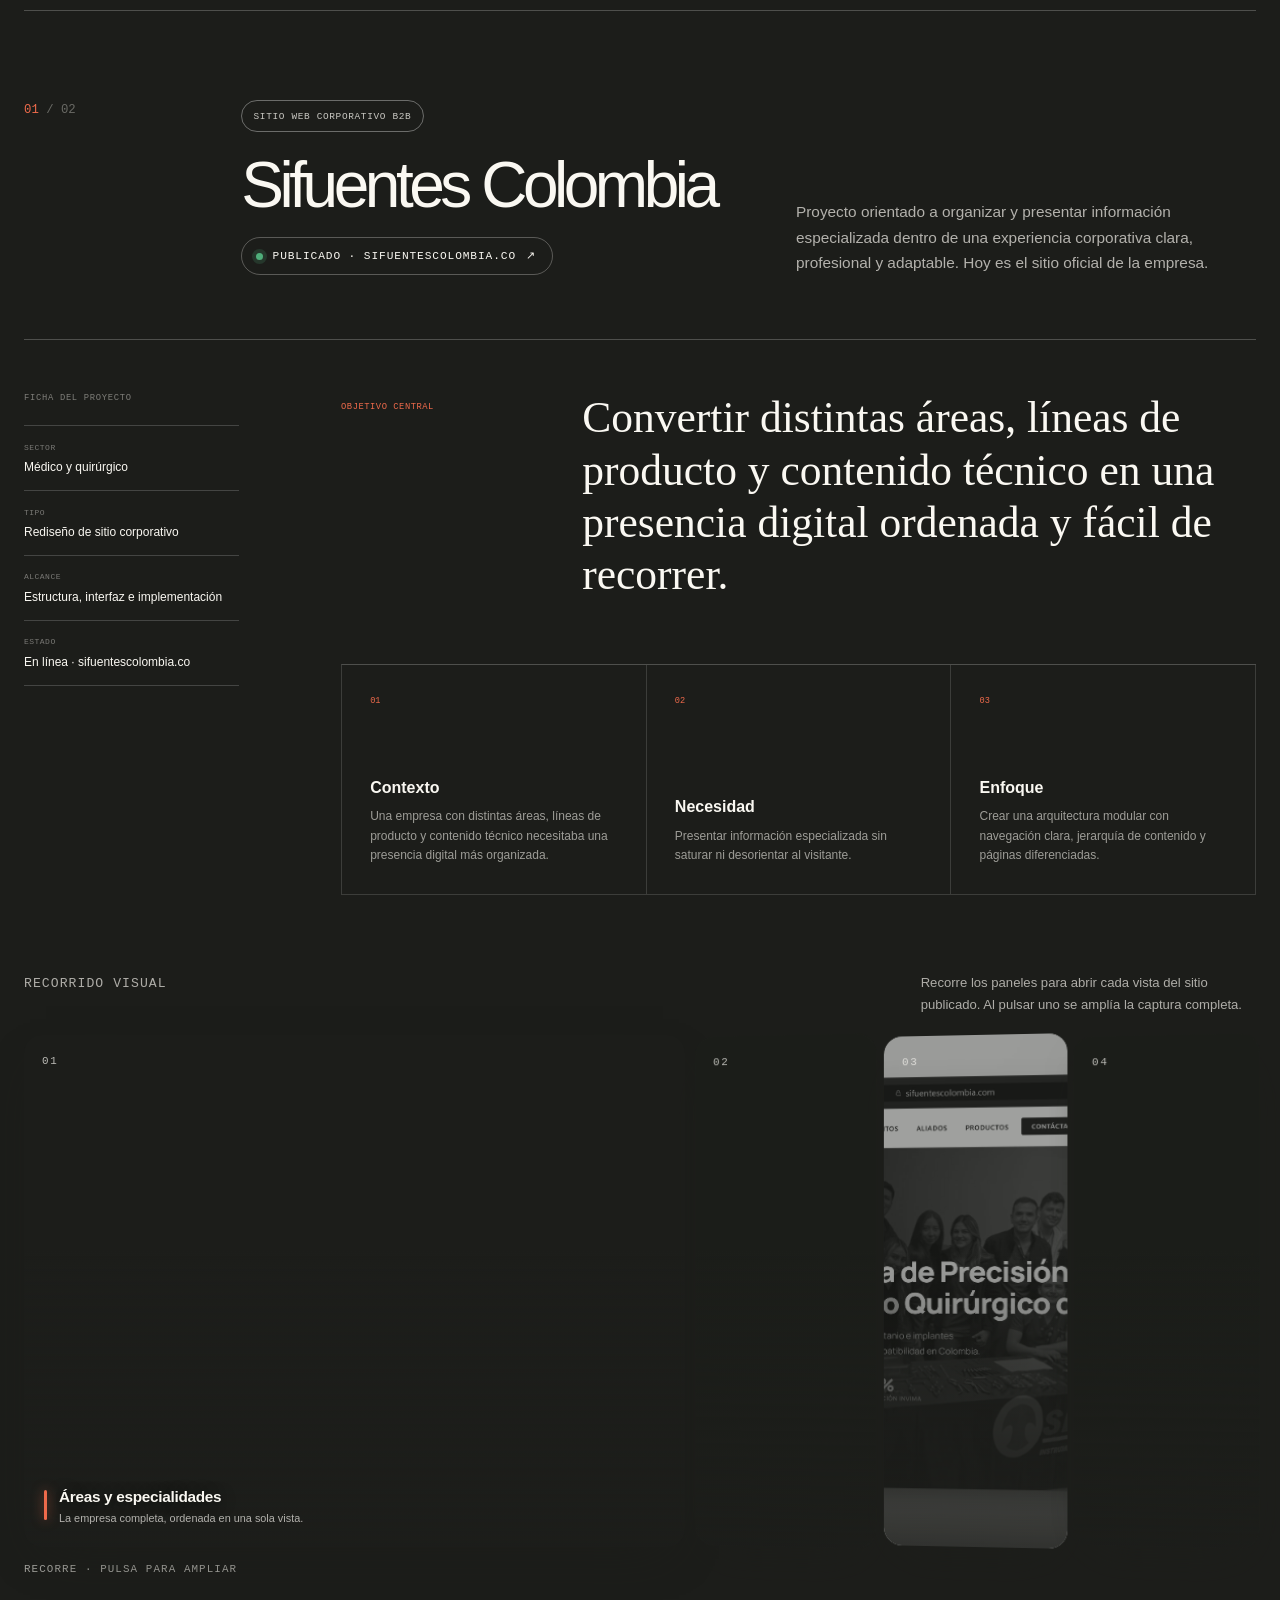
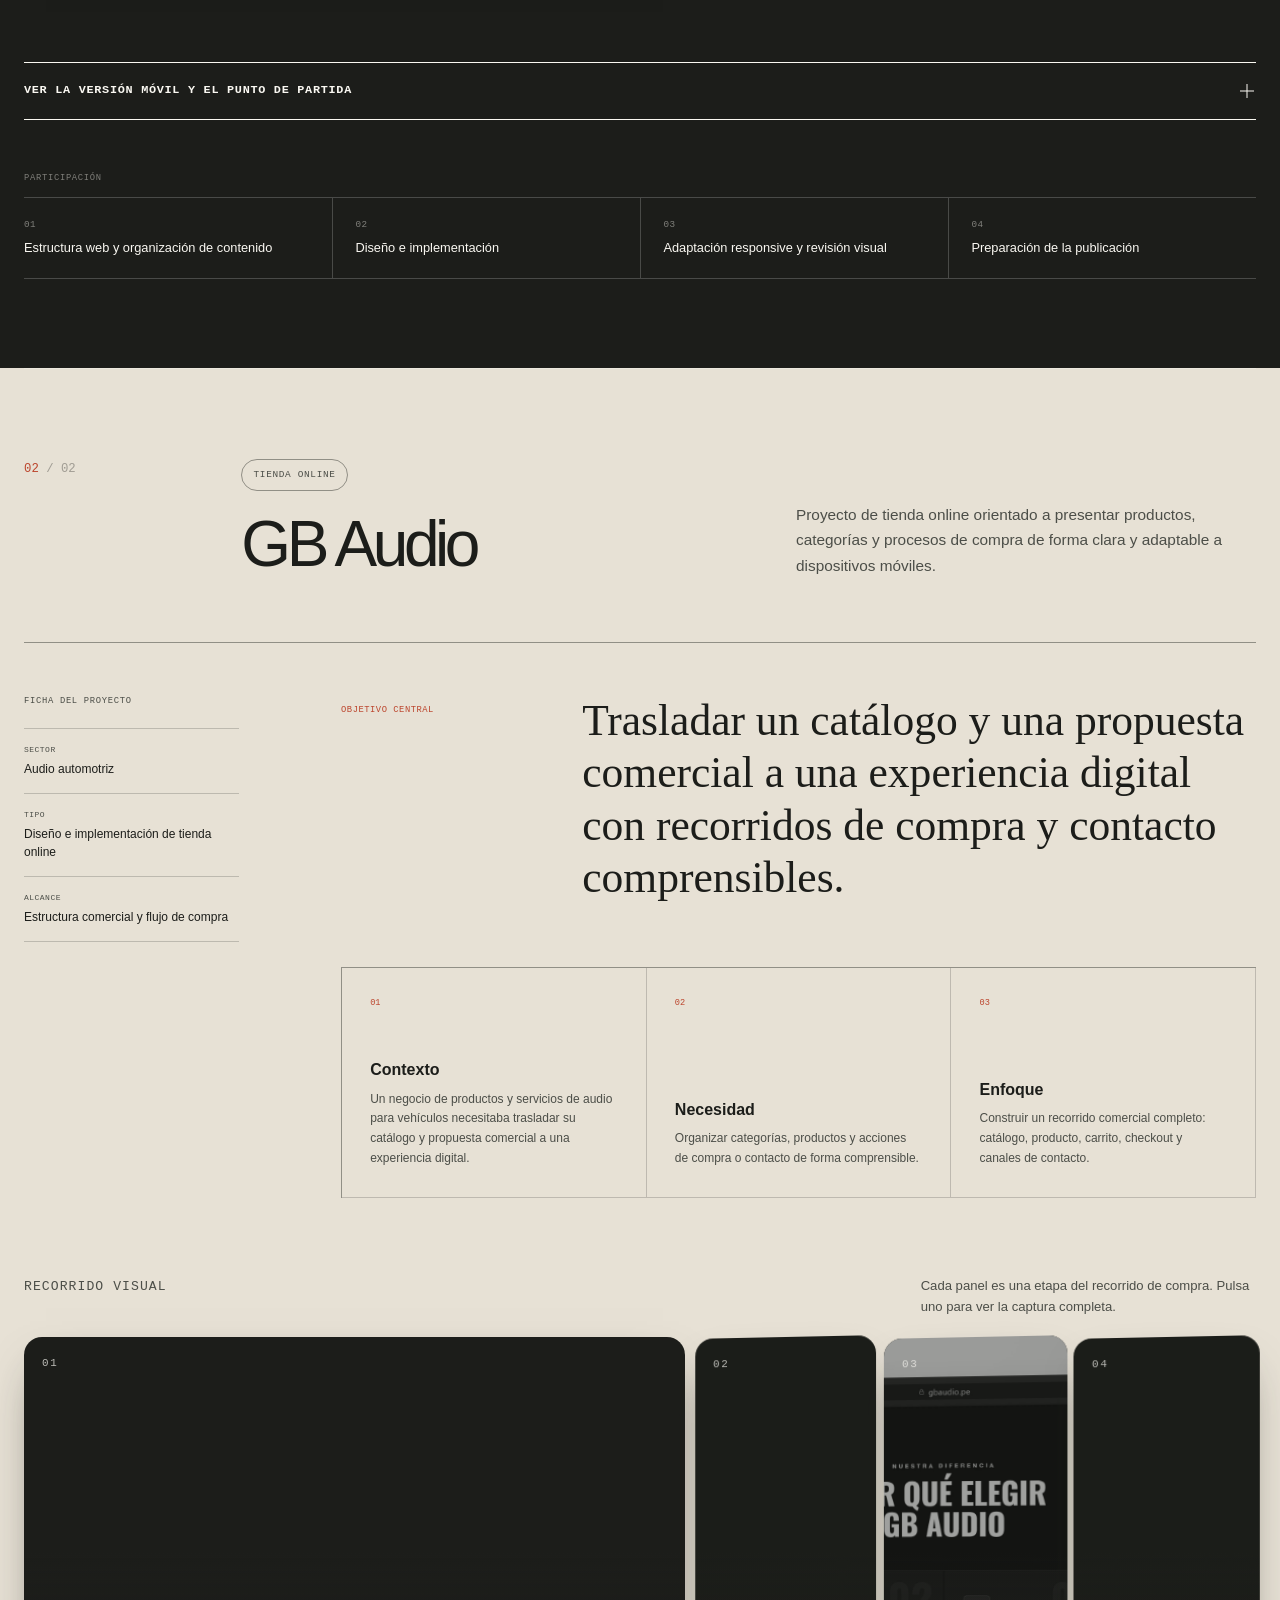
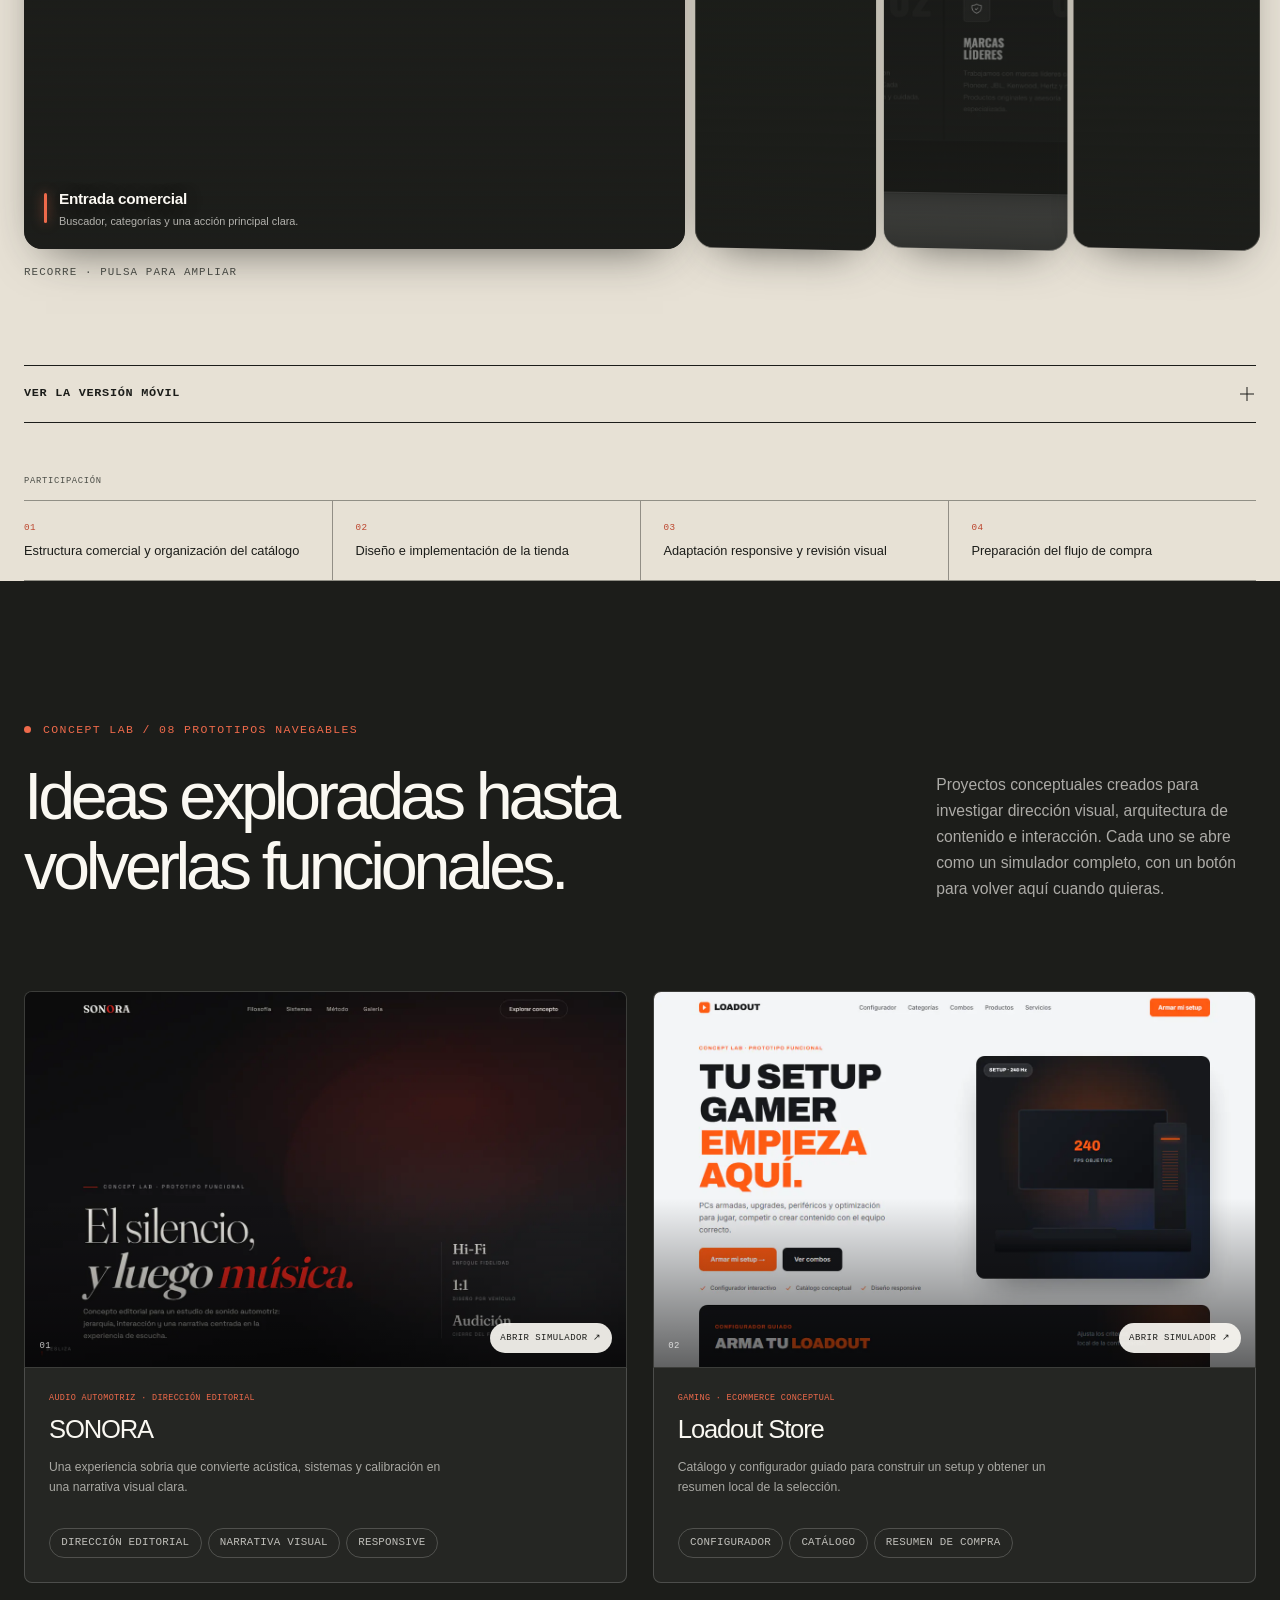
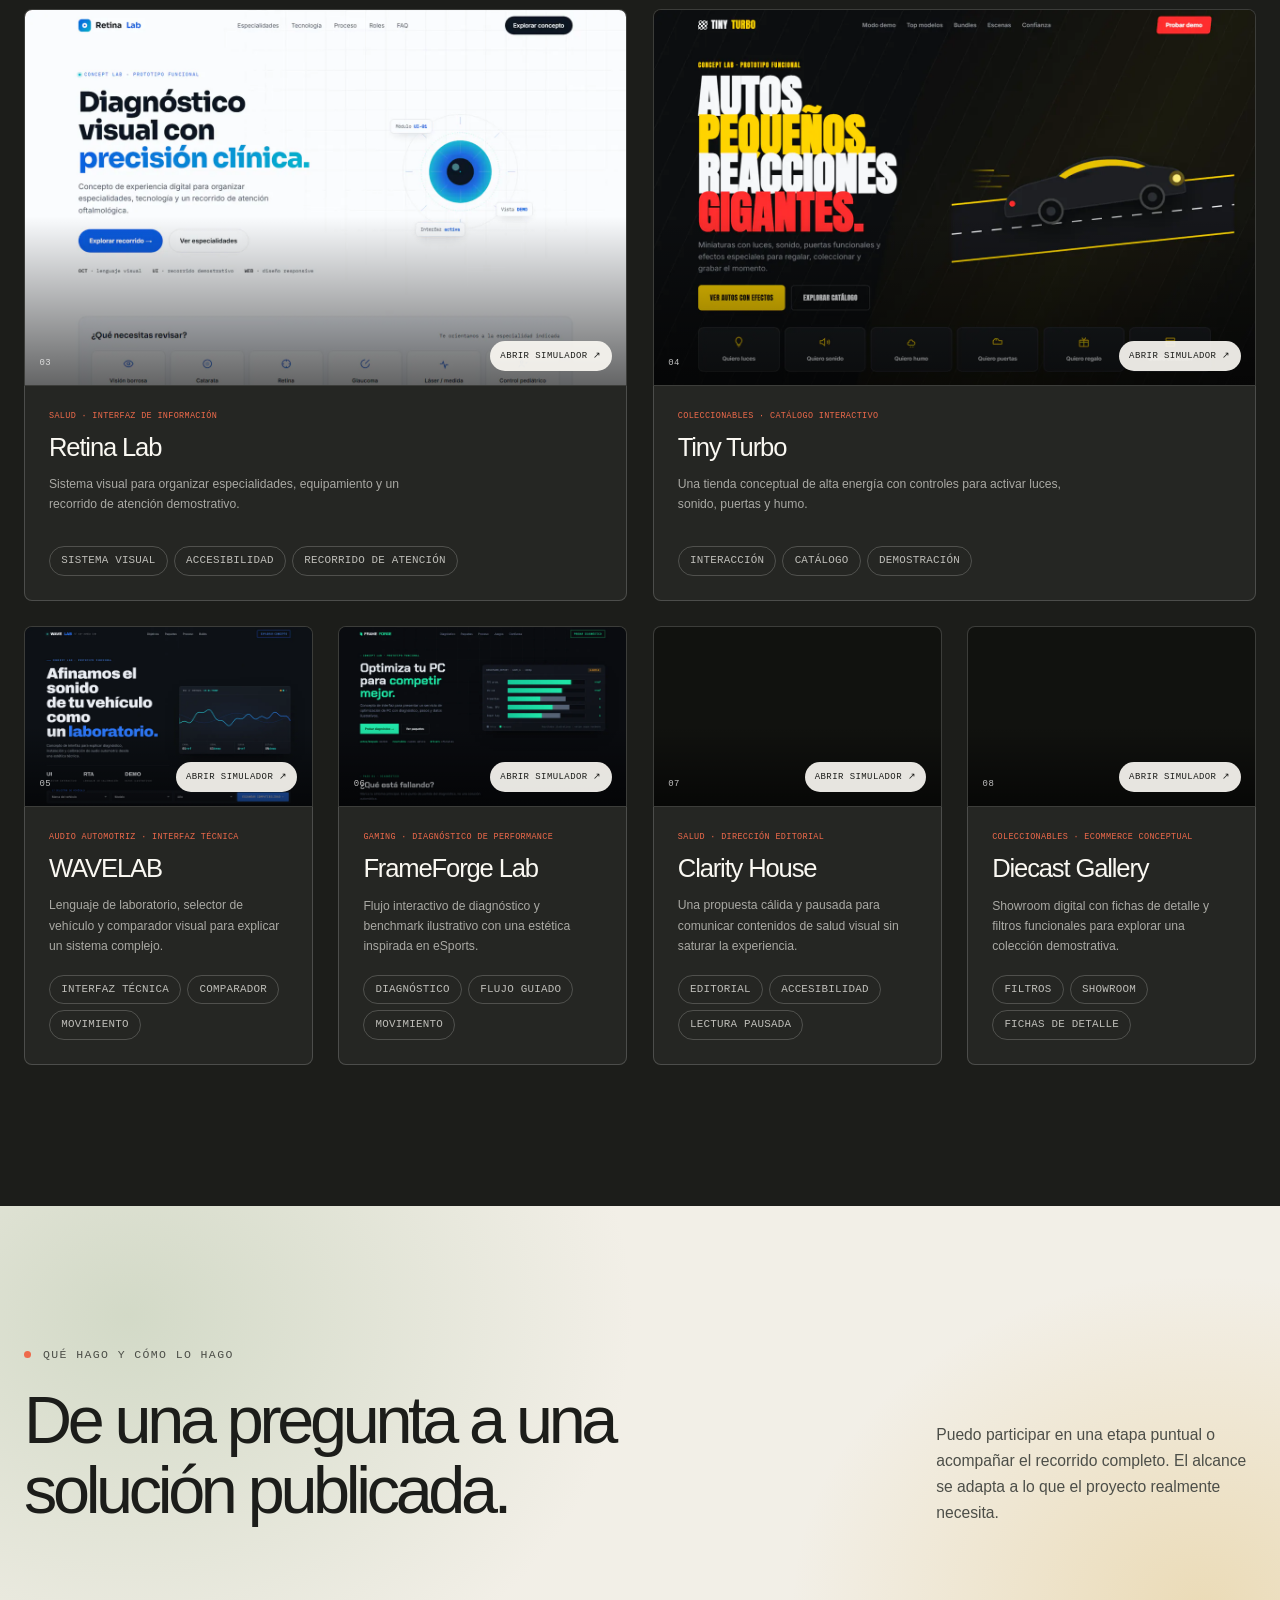
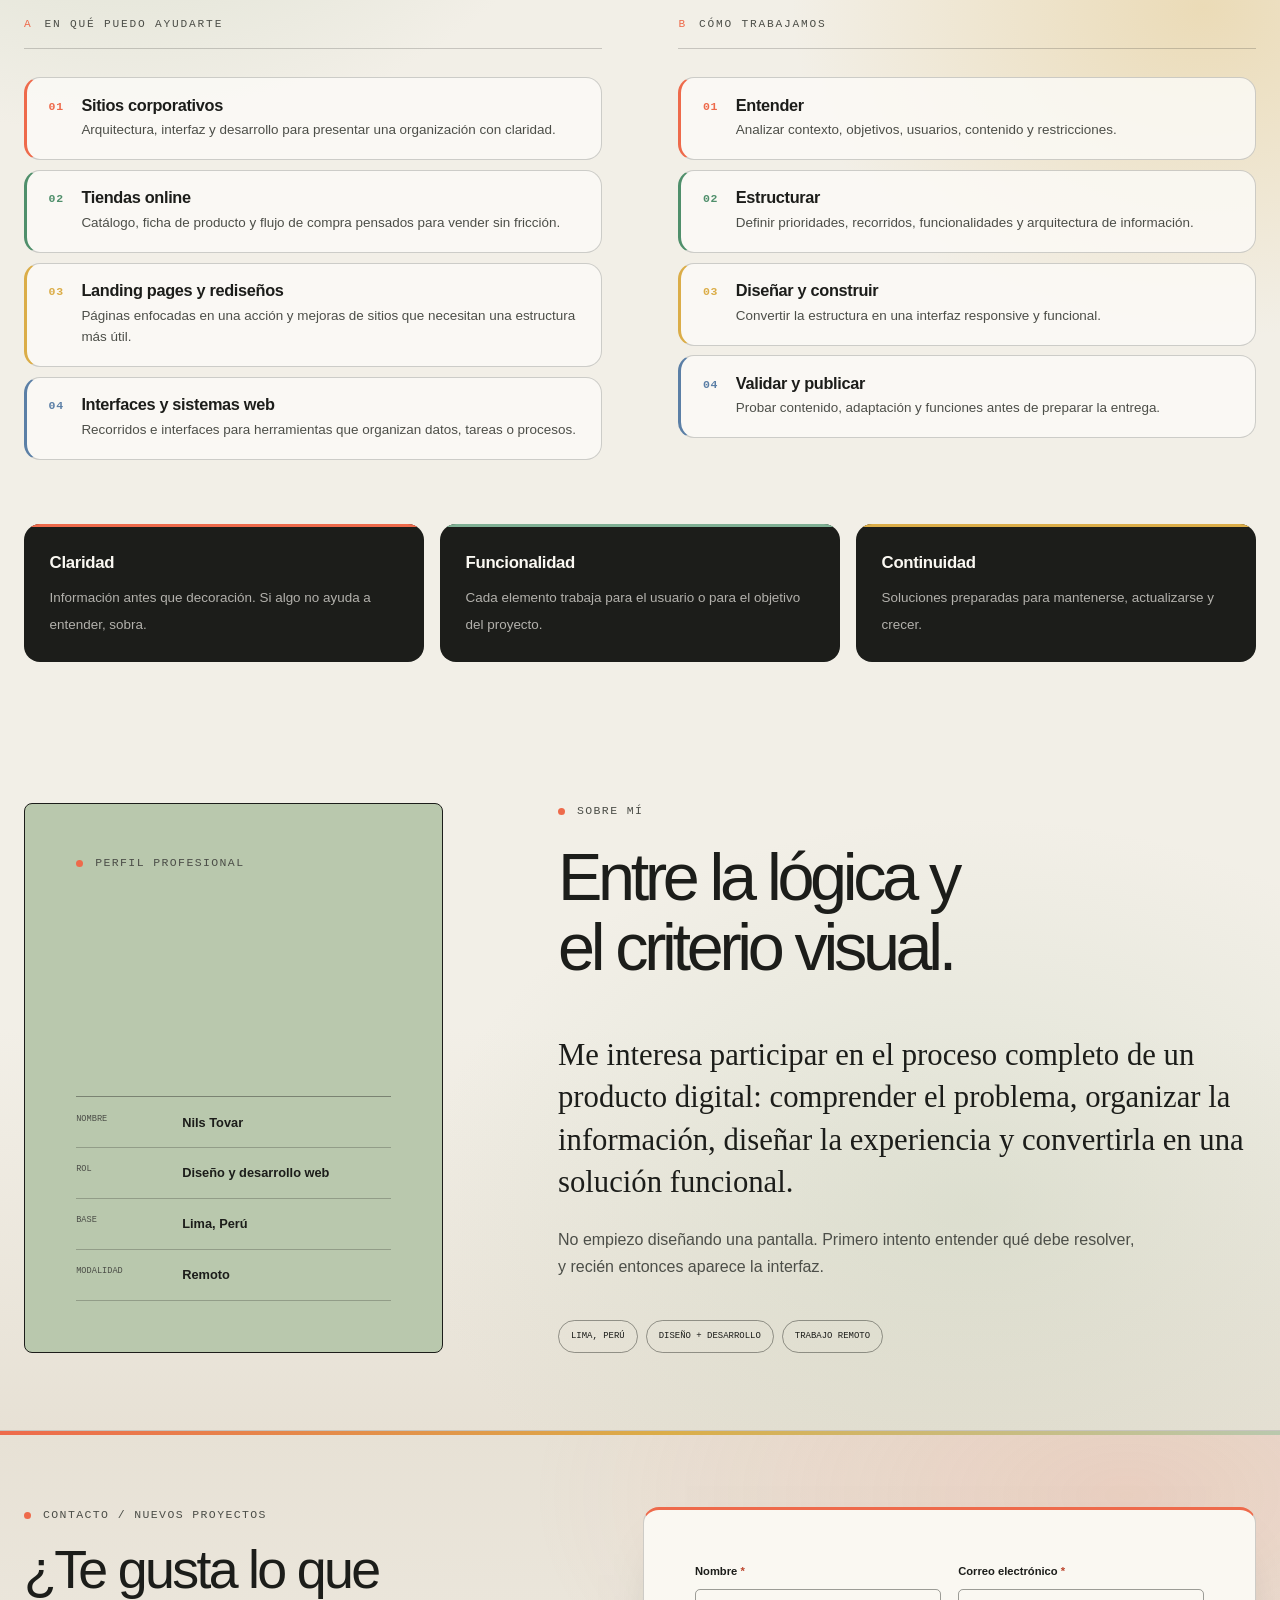
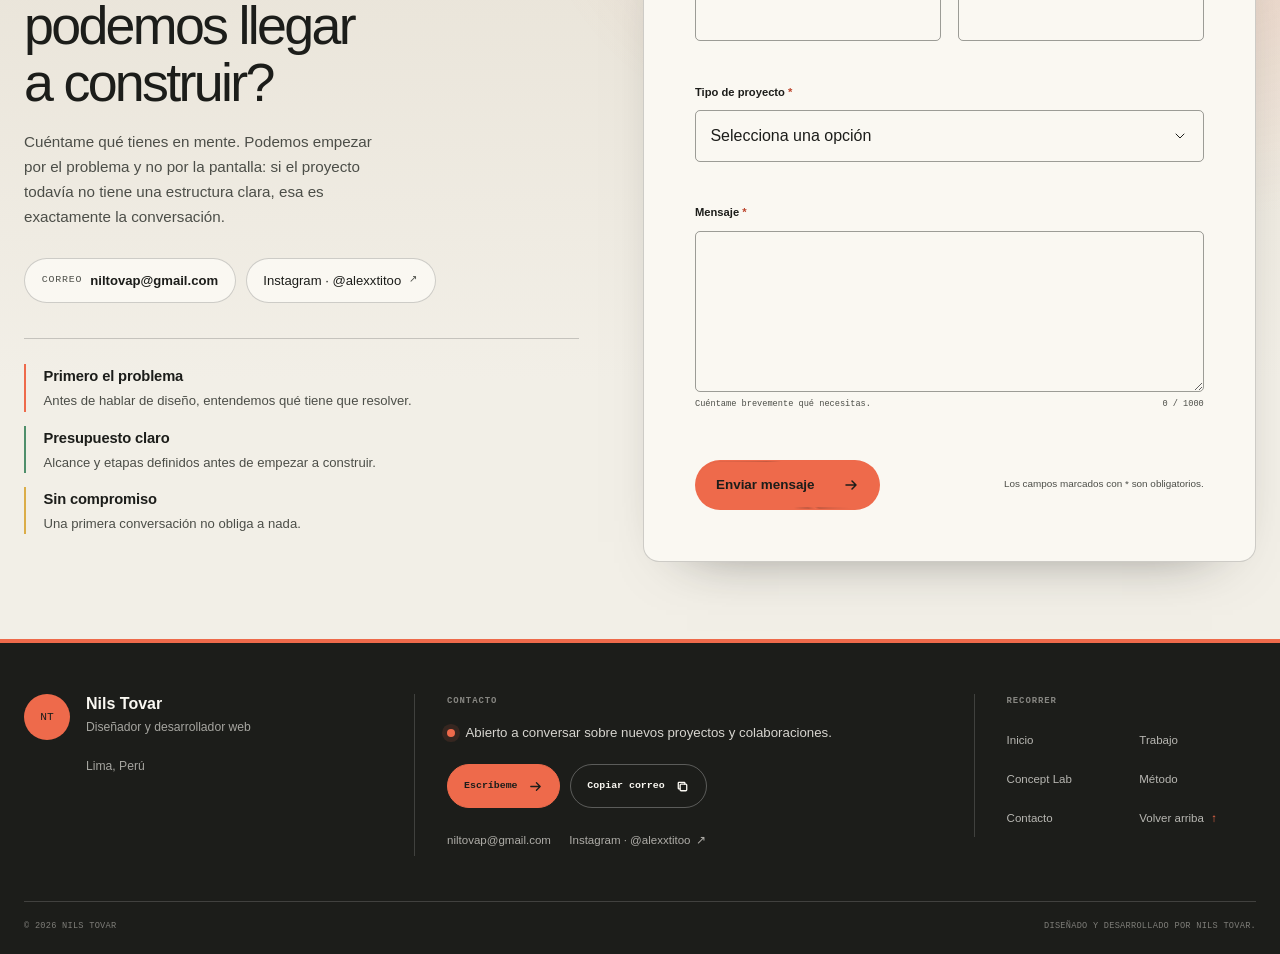
==== commit 3c69f523: "Rediseño v2.2 Rediseño v2.2" ====
--- a/index.html
+++ b/index.html
@@ -126,15 +126,16 @@
     <main id="contenido">
       <section class="hero section-shell" id="inicio" aria-labelledby="hero-title">
         <div class="hero-copy">
-          <p class="eyebrow reveal">Diseño y desarrollo web · Lima, Perú</p>
+          <p class="eyebrow reveal">Diseño y desarrollo web · Lima, Perú · Colombia</p>
           <h1 id="hero-title" class="reveal" data-fold-text data-fold-trigger="load" data-fold-stagger="40">
-            Diseño y desarrollo
-            <span>experiencias web</span>
-            claras y funcionales.
+            Sitios y tiendas que traen
+            <span>más clientes</span>
+            y más ventas.
           </h1>
           <p class="hero-lead reveal">
-            Convierto ideas y contenido disperso en sitios y tiendas que se
-            entienden a la primera y funcionan en cualquier pantalla.
+            Diseño y construyo la web de tu negocio con una estructura clara:
+            que se entienda a la primera, funcione en cualquier pantalla y
+            convierta las visitas en clientes.
           </p>
 
           <div class="hero-actions reveal">
@@ -149,41 +150,7 @@
               <span aria-hidden="true">↘</span>
             </a>
           </div>
-
-          <ul class="hero-meta reveal">
-            <li>
-              <strong>02</strong>
-              <span>proyectos publicados</span>
-            </li>
-            <li>
-              <strong>08</strong>
-              <span>prototipos navegables</span>
-            </li>
-            <li>
-              <strong>Remoto</strong>
-              <span>disponible para nuevos proyectos</span>
-            </li>
-          </ul>
         </div>
-
-        <a class="hero-feature reveal" href="#sifuentes-colombia" data-border-glow>
-          <span class="hero-feature__media">
-            <img
-              src="assets/images/projects/sifuentes/sifuentes-destacada-desktop-safari.webp"
-              width="2240"
-              height="1267"
-              fetchpriority="high"
-              decoding="async"
-              alt="Vista de escritorio del sitio corporativo de Sifuentes Colombia"
-            >
-          </span>
-          <span class="hero-feature__info">
-            <span class="hero-feature__status">En línea</span>
-            <strong>Sifuentes Colombia</strong>
-            <small>Sitio corporativo · sifuentescolombia.co</small>
-          </span>
-          <span class="hero-feature__cue" aria-hidden="true">Ver el caso ↘</span>
-        </a>
 
         <div
           data-gradual-blur
@@ -210,7 +177,7 @@
           </div>
           <div class="context-item" role="listitem">
             <span>04</span>
-            <strong>Lima, Perú · Trabajo remoto</strong>
+            <strong>Lima, Perú · Colombia</strong>
           </div>
         </div>
       </aside>
--- a/css/effects.css
+++ b/css/effects.css
@@ -435,35 +435,38 @@
 }
 
 /* --------------------------------------------------------------------------
-   Hero: dos columnas que caben en la primera pantalla
+   Hero: una sola declaración, centrada y dentro de la primera pantalla
    -------------------------------------------------------------------------- */
 
 .hero {
   position: relative;
   display: grid;
-  grid-template-columns: minmax(0, 1.02fr) minmax(0, 0.98fr);
-  gap: clamp(2rem, 4vw, 4.5rem);
   align-content: center;
-  align-items: center;
-  min-height: calc(100svh - var(--header-height));
-  padding-top: calc(var(--header-height) + clamp(1.5rem, 4vh, 3rem));
-  padding-bottom: clamp(2rem, 6vh, 4rem);
+  justify-items: center;
+  min-height: calc(92svh - var(--header-height));
+  padding-top: calc(var(--header-height) + clamp(2rem, 6vh, 4rem));
+  padding-bottom: clamp(3rem, 8vh, 5.5rem);
+  text-align: center;
 }
 
 .hero .gradual-blur {
   height: clamp(2.5rem, 5vh, 4.5rem);
 }
 
+.hero-copy {
+  width: min(100%, 980px);
+}
+
 .hero-copy .eyebrow {
-  margin-bottom: clamp(1rem, 2.5vh, 1.75rem);
+  justify-content: center;
+  margin-bottom: clamp(1.25rem, 3vh, 2rem);
 }
 
 .hero h1 {
-  max-width: 15ch;
-  font-size: clamp(2.5rem, 4.6vw, 4.6rem);
+  font-size: clamp(2.4rem, 5.4vw, 5rem);
   font-weight: 500;
-  letter-spacing: -0.055em;
-  line-height: 0.98;
+  letter-spacing: -0.06em;
+  line-height: 1;
 }
 
 .hero h1 span {
@@ -471,212 +474,51 @@
   font-family: Georgia, "Times New Roman", serif;
   font-style: italic;
   font-weight: 400;
-  letter-spacing: -0.045em;
+  letter-spacing: -0.05em;
 }
 
 .hero-lead {
-  max-width: 46ch;
-  margin-top: clamp(1.1rem, 2.5vh, 1.75rem);
+  width: min(100%, 56ch);
+  margin-inline: auto;
+  margin-top: clamp(1.25rem, 3vh, 2rem);
   color: var(--ink-soft);
-  font-size: clamp(0.95rem, 1.1vw, 1.08rem);
-  line-height: 1.65;
+  font-size: clamp(0.98rem, 1.15vw, 1.12rem);
+  line-height: 1.7;
+  text-wrap: pretty;
 }
 
 .hero-actions {
   display: flex;
   flex-wrap: wrap;
+  justify-content: center;
   align-items: center;
-  gap: 1.5rem;
-  margin-top: clamp(1.5rem, 3vh, 2.25rem);
-}
-
-.hero-meta {
-  display: grid;
-  grid-template-columns: repeat(3, minmax(0, 1fr));
-  gap: 1.25rem;
-  margin-top: clamp(2rem, 4vh, 3rem);
-  padding-top: 1.25rem;
-  border-top: 1px solid var(--line);
-}
-
-.hero-meta li {
-  display: grid;
-  gap: 0.2rem;
-}
-
-.hero-meta strong {
-  color: var(--ink);
-  font-size: 1.5rem;
-  font-weight: 500;
-  letter-spacing: -0.04em;
-  line-height: 1;
-}
-
-.hero-meta li:nth-child(1) strong {
-  color: var(--coral-dark);
-}
-
-.hero-meta li:nth-child(2) strong {
-  color: #3f7a5c;
-}
-
-.hero-meta span {
-  color: var(--ink-soft);
-  font-family: var(--font-mono);
-  font-size: 0.6rem;
-  letter-spacing: 0.08em;
-  line-height: 1.45;
-  text-transform: uppercase;
-}
-
-.hero-feature {
-  --glow-padding: 22px;
-
-  position: relative;
-  display: block;
-  justify-self: end;
-  width: 100%;
-  max-width: 620px;
-  padding: 0.75rem 0.75rem 1.1rem;
-  background: var(--paper-light);
-  border: 1px solid var(--line);
-  border-radius: var(--radius-lg);
-  box-shadow: 0 30px 70px -50px rgba(28, 29, 26, 0.8);
-  transition:
-    transform 320ms var(--ease-out),
-    box-shadow 320ms ease;
-}
-
-.hero-feature:hover {
-  box-shadow: 0 36px 80px -46px rgba(28, 29, 26, 0.85);
-  transform: translateY(-3px);
-}
-
-.hero-feature__media {
-  position: relative;
-  display: block;
-  overflow: hidden;
-  aspect-ratio: 16 / 10;
-  background: var(--paper-deep);
-  border-radius: calc(var(--radius-lg) - 0.6rem);
-}
-
-.hero-feature__media img {
-  width: 100%;
-  height: 100%;
-  object-fit: cover;
-  object-position: top center;
-}
-
-.hero-feature__info {
-  display: grid;
-  gap: 0.15rem;
-  padding: 1rem 8rem 0 0.85rem;
-}
-
-.hero-feature__status {
-  display: inline-flex;
-  align-items: center;
-  gap: 0.45rem;
-  margin-bottom: 0.35rem;
-  color: #2f6b48;
-  font-family: var(--font-mono);
-  font-size: 0.6rem;
-  letter-spacing: 0.12em;
-  text-transform: uppercase;
-}
-
-.hero-feature__status::before {
-  width: 7px;
-  height: 7px;
-  background: #4fae7a;
-  border-radius: 50%;
-  box-shadow: 0 0 0 4px rgba(79, 174, 122, 0.16);
-  content: "";
-}
-
-.hero-feature__info strong {
-  font-size: 1.15rem;
-  font-weight: 600;
-  letter-spacing: -0.03em;
-}
-
-.hero-feature__info small {
-  color: var(--ink-soft);
-  font-family: var(--font-mono);
-  font-size: 0.62rem;
-  letter-spacing: 0.04em;
-}
-
-.hero-feature__cue {
-  position: absolute;
-  right: 1.6rem;
-  bottom: 1.35rem;
-  color: var(--coral-dark);
-  font-family: var(--font-mono);
-  font-size: 0.62rem;
-  letter-spacing: 0.06em;
-  text-transform: uppercase;
-  transition: transform 260ms var(--ease-out);
-}
-
-.hero-feature:hover .hero-feature__cue {
-  transform: translate(3px, 3px);
+  gap: 1.75rem;
+  margin-top: clamp(1.75rem, 4vh, 2.75rem);
 }
 
 @media (max-width: 1024px) {
   .hero {
-    grid-template-columns: minmax(0, 1fr);
     min-height: auto;
-    gap: 2.5rem;
-    padding-top: calc(var(--header-height) + clamp(2rem, 6vh, 3.5rem));
-    padding-bottom: clamp(2.5rem, 6vh, 4rem);
+    padding-top: calc(var(--header-height) + clamp(2.5rem, 8vh, 4rem));
+    padding-bottom: clamp(3rem, 8vh, 4.5rem);
+  }
+
+  .hero-copy {
+    width: min(100%, 720px);
+  }
+}
+
+@media (max-width: 620px) {
+  .hero-copy {
+    width: 100%;
   }
 
   .hero h1 {
-    max-width: 20ch;
-  }
-
-  .hero-feature {
-    justify-self: stretch;
-    max-width: 560px;
-  }
-
-  .hero-feature__info {
-    padding-right: 0.85rem;
-  }
-
-  .hero-feature__cue {
-    position: static;
-    display: block;
-    margin-top: 0.65rem;
-    padding-left: 0.85rem;
-  }
-}
-
-@media (max-width: 620px) {
-  .hero h1 {
-    max-width: none;
-    font-size: clamp(2.2rem, 9.5vw, 3rem);
+    font-size: clamp(2.2rem, 10vw, 3.1rem);
   }
 
   .hero-actions {
-    gap: 1rem;
-  }
-
-  .hero-meta {
-    grid-template-columns: minmax(0, 1fr);
-    gap: 0.7rem;
-  }
-
-  .hero-meta li {
-    grid-template-columns: 4.5rem minmax(0, 1fr);
-    align-items: baseline;
-    gap: 0.9rem;
-  }
-
-  .hero-meta strong {
-    font-size: 1.25rem;
+    gap: 1.25rem;
   }
 }
 
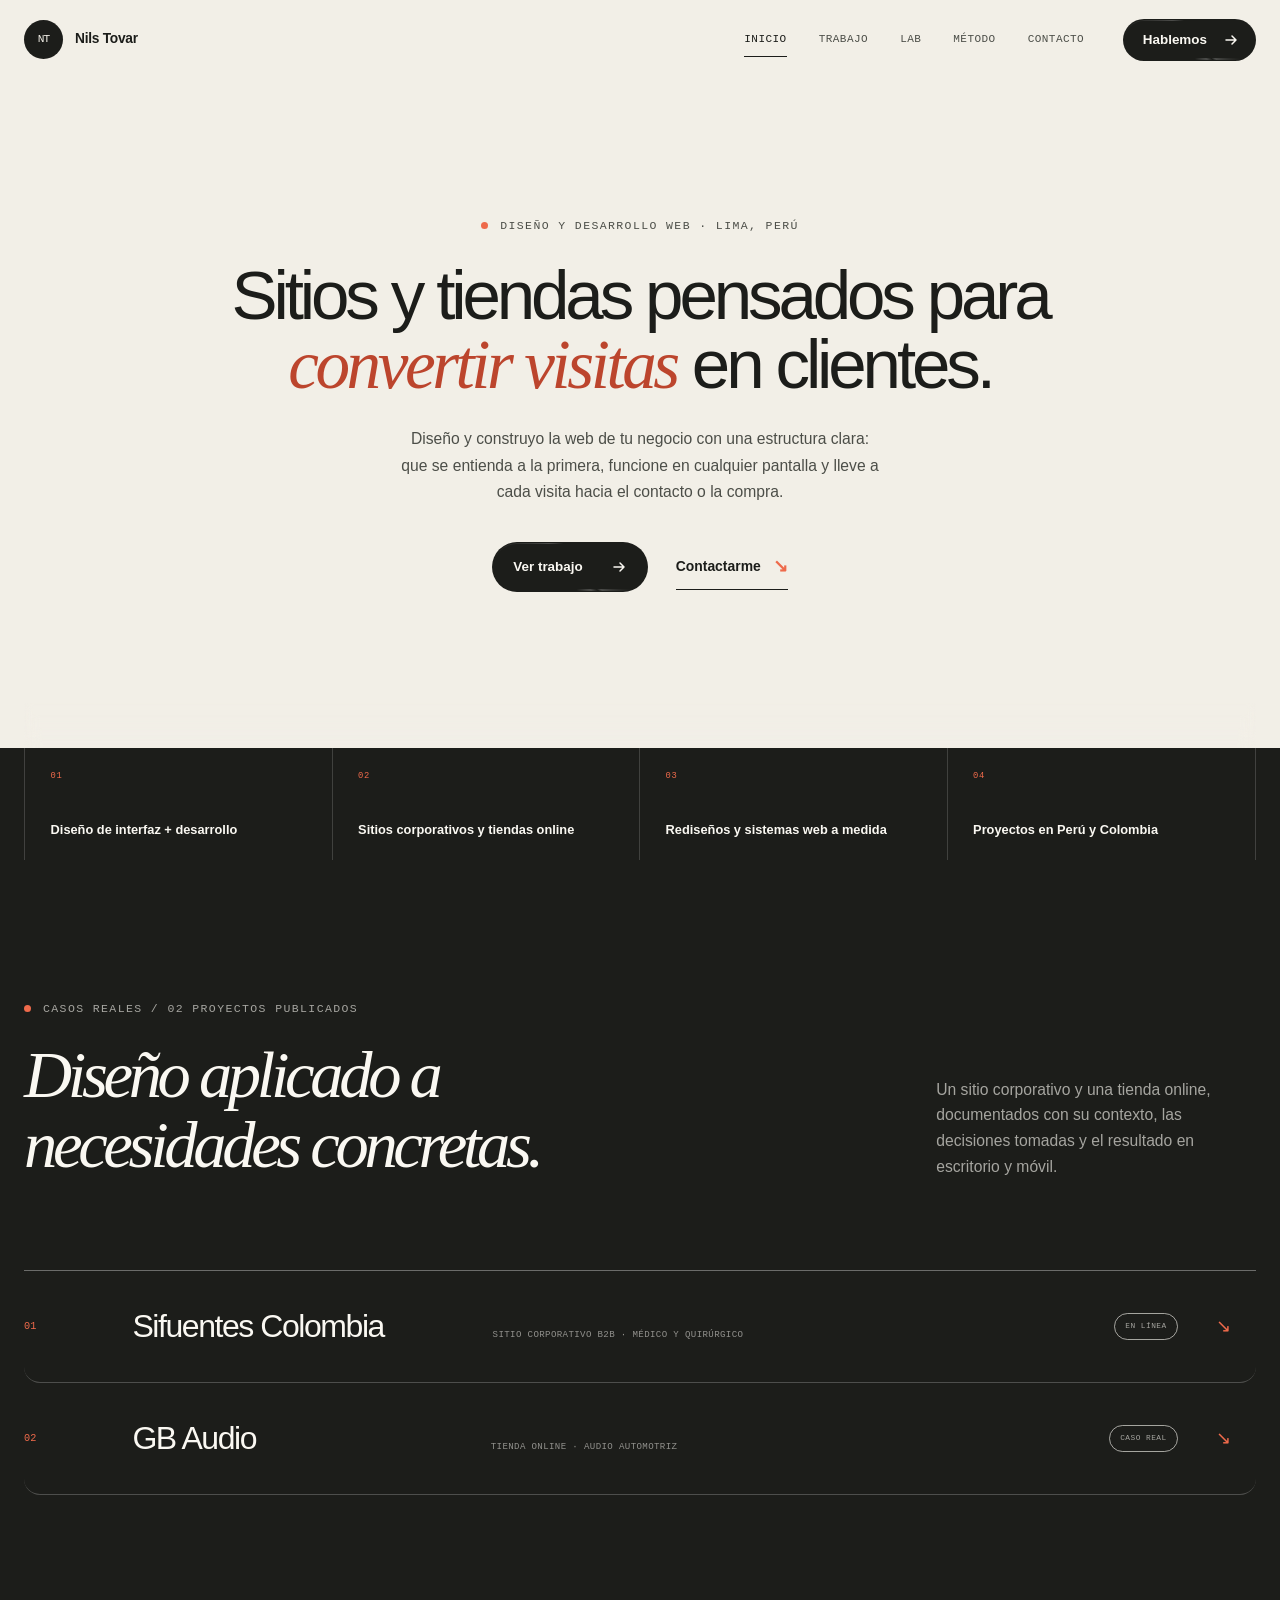
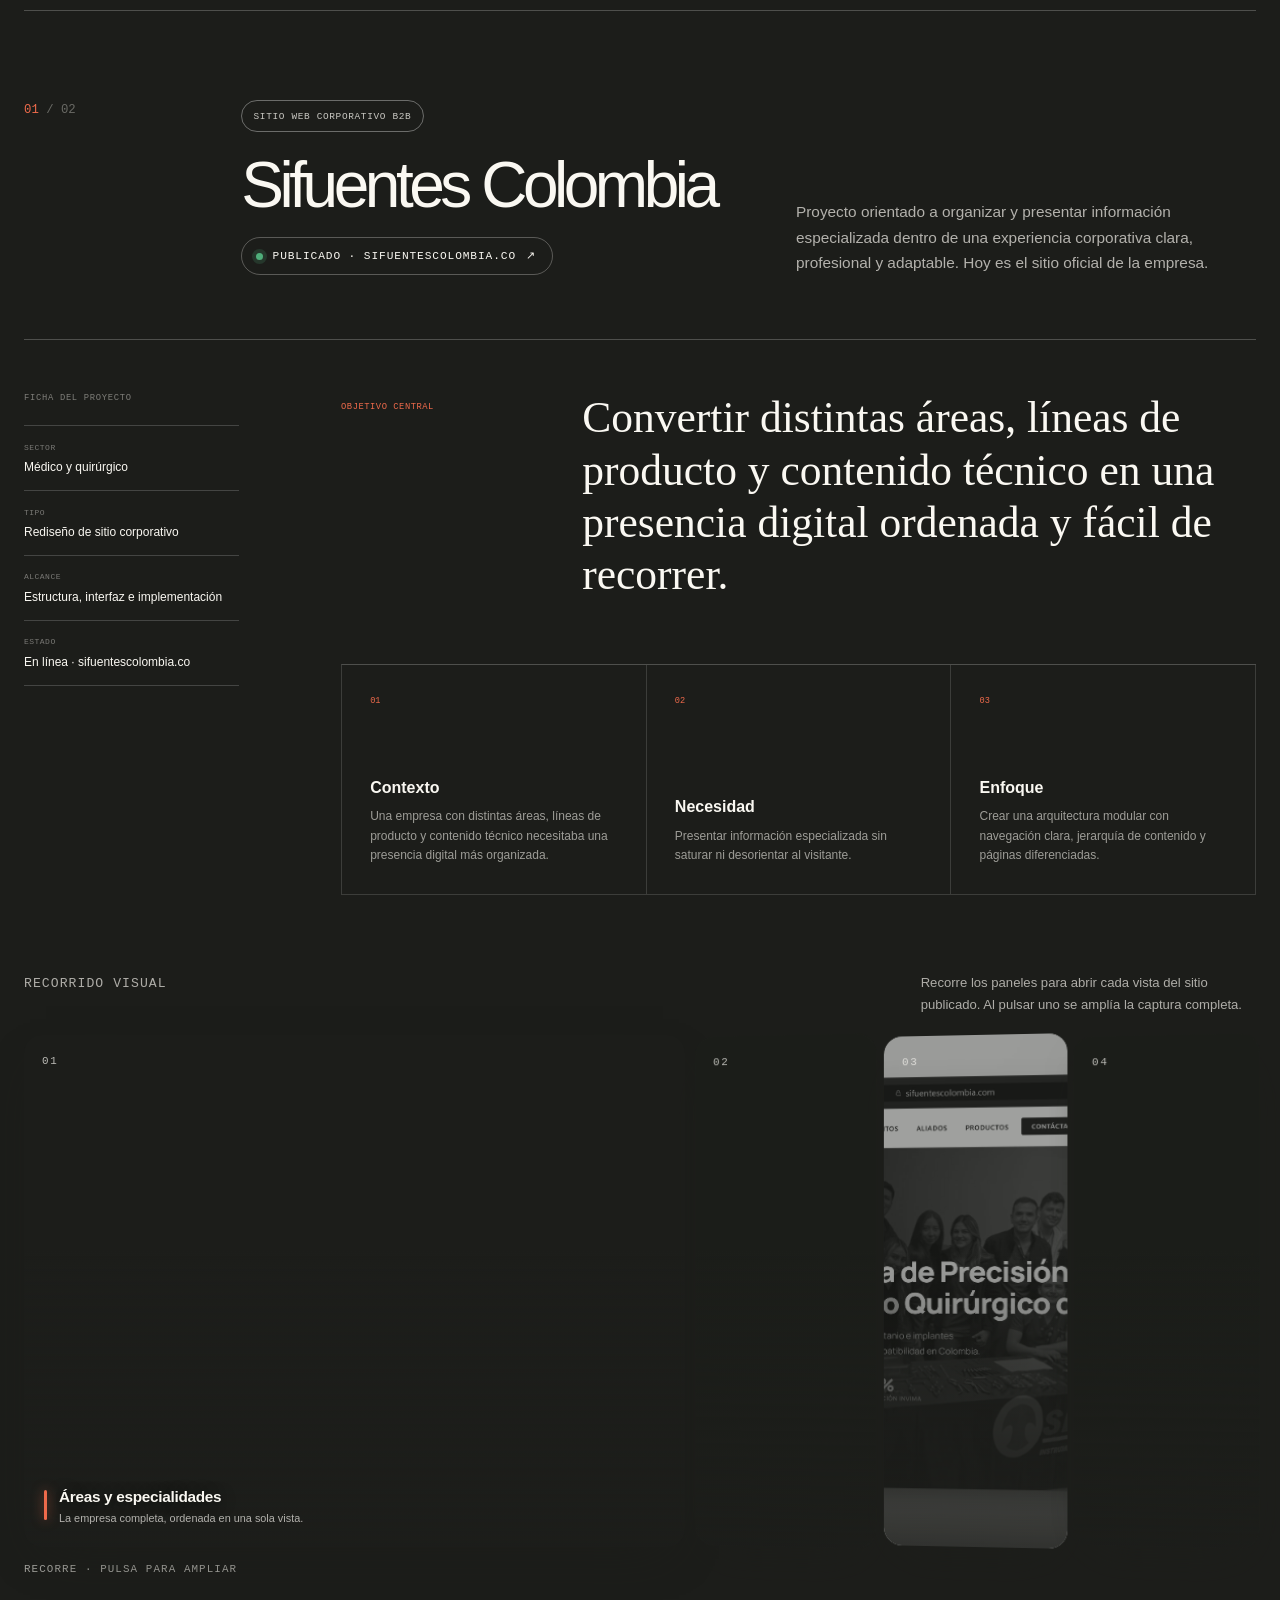
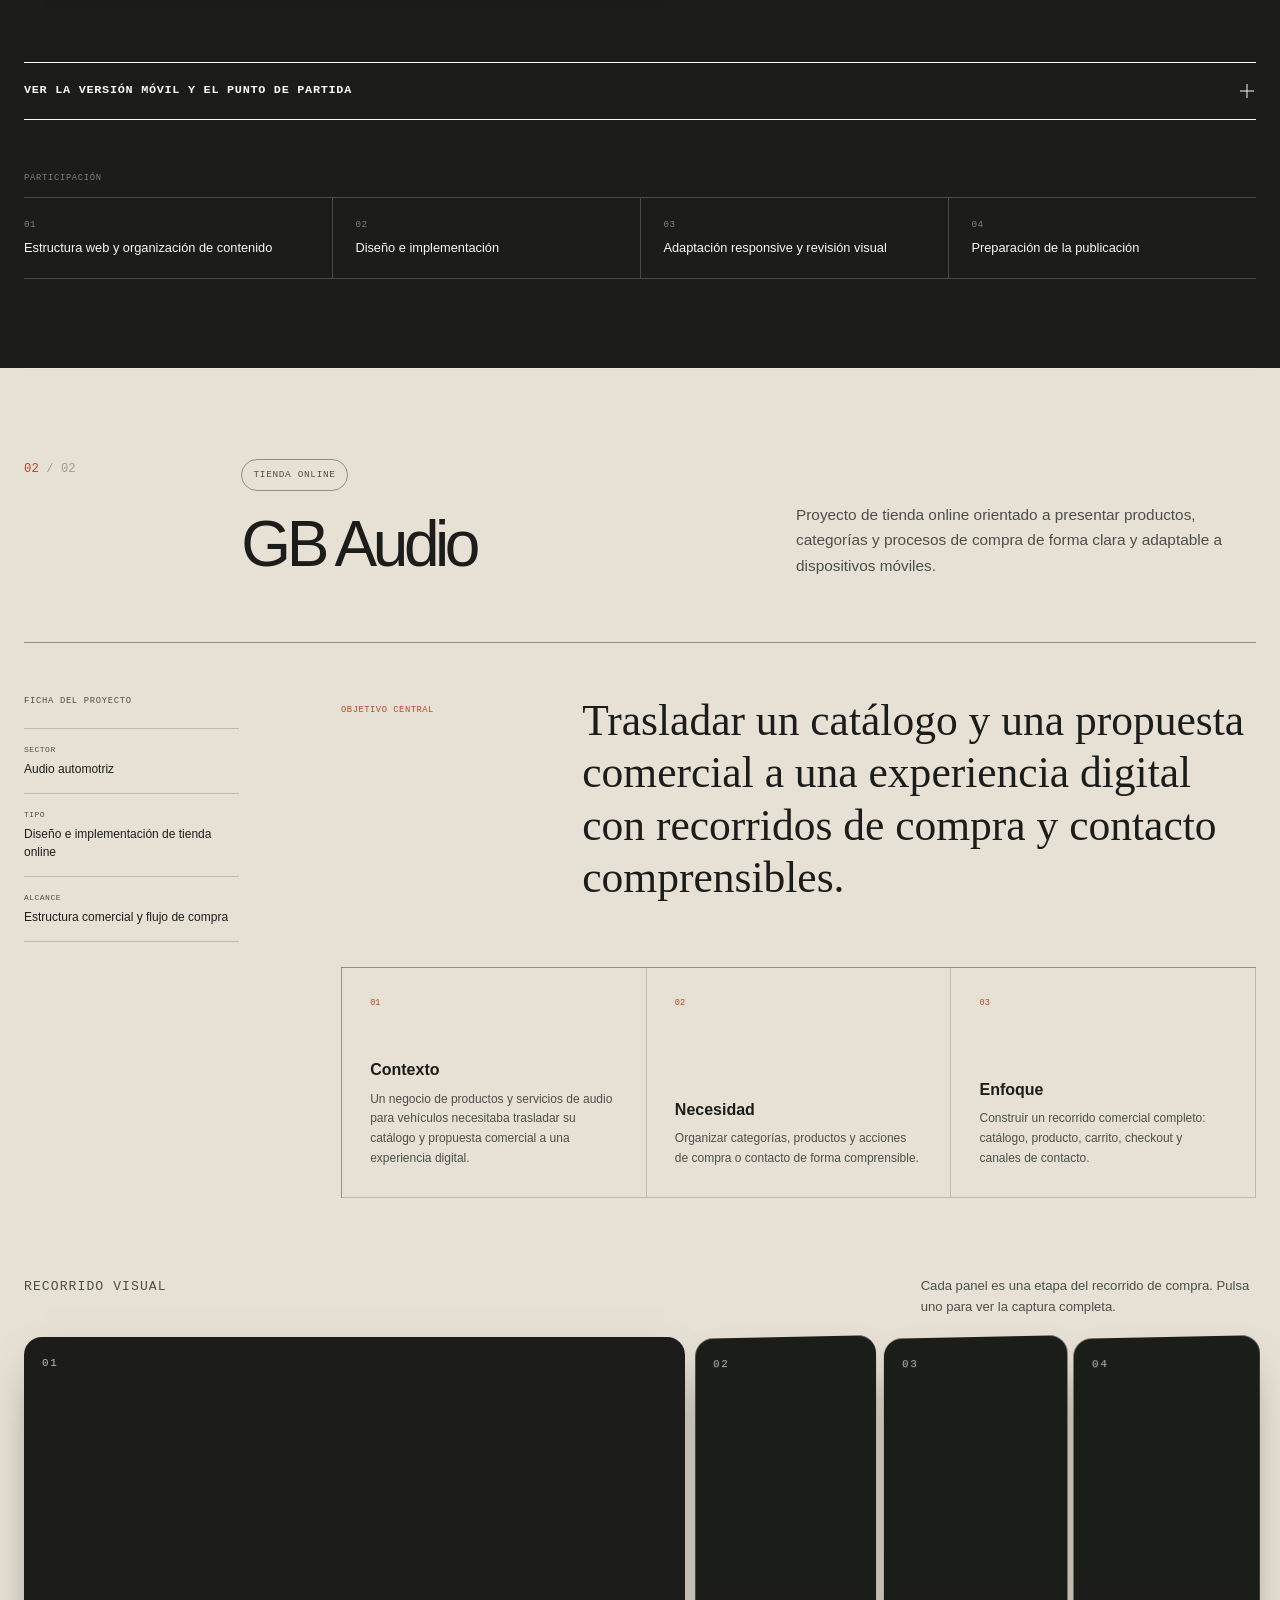
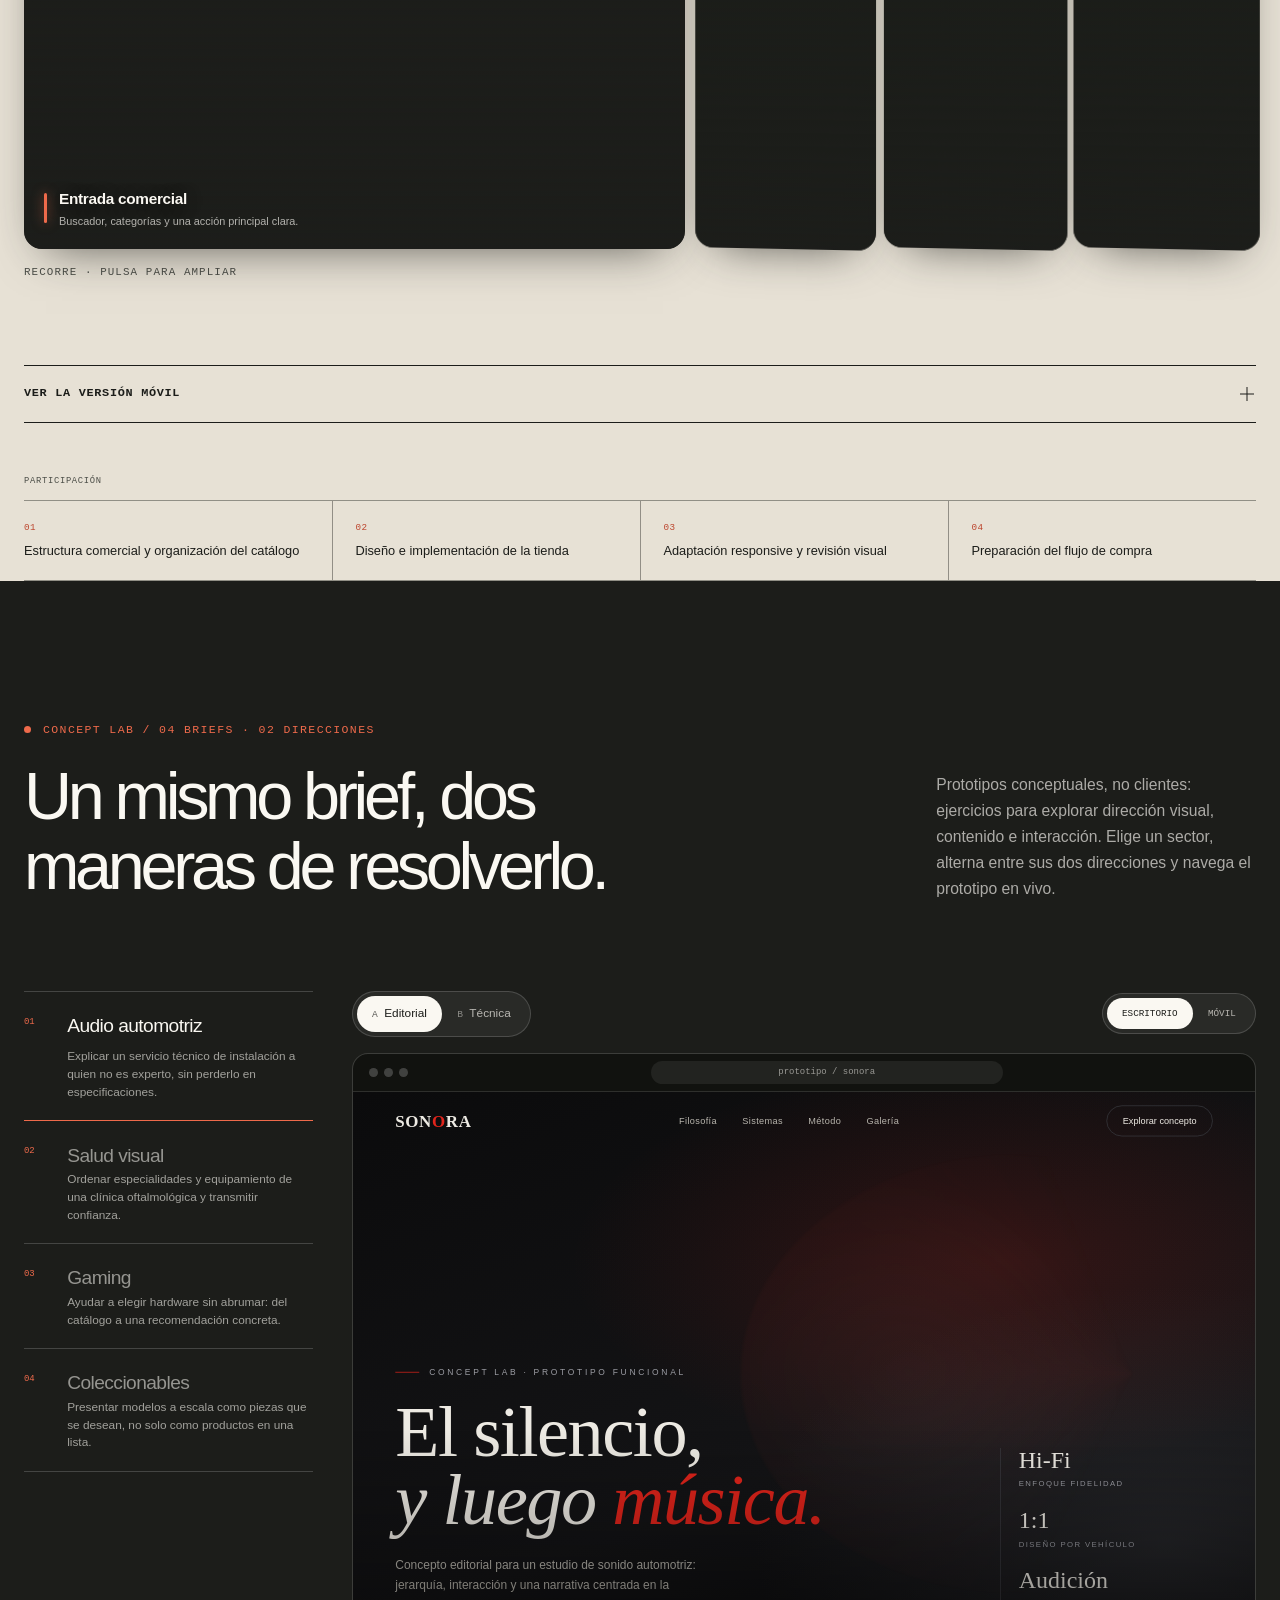
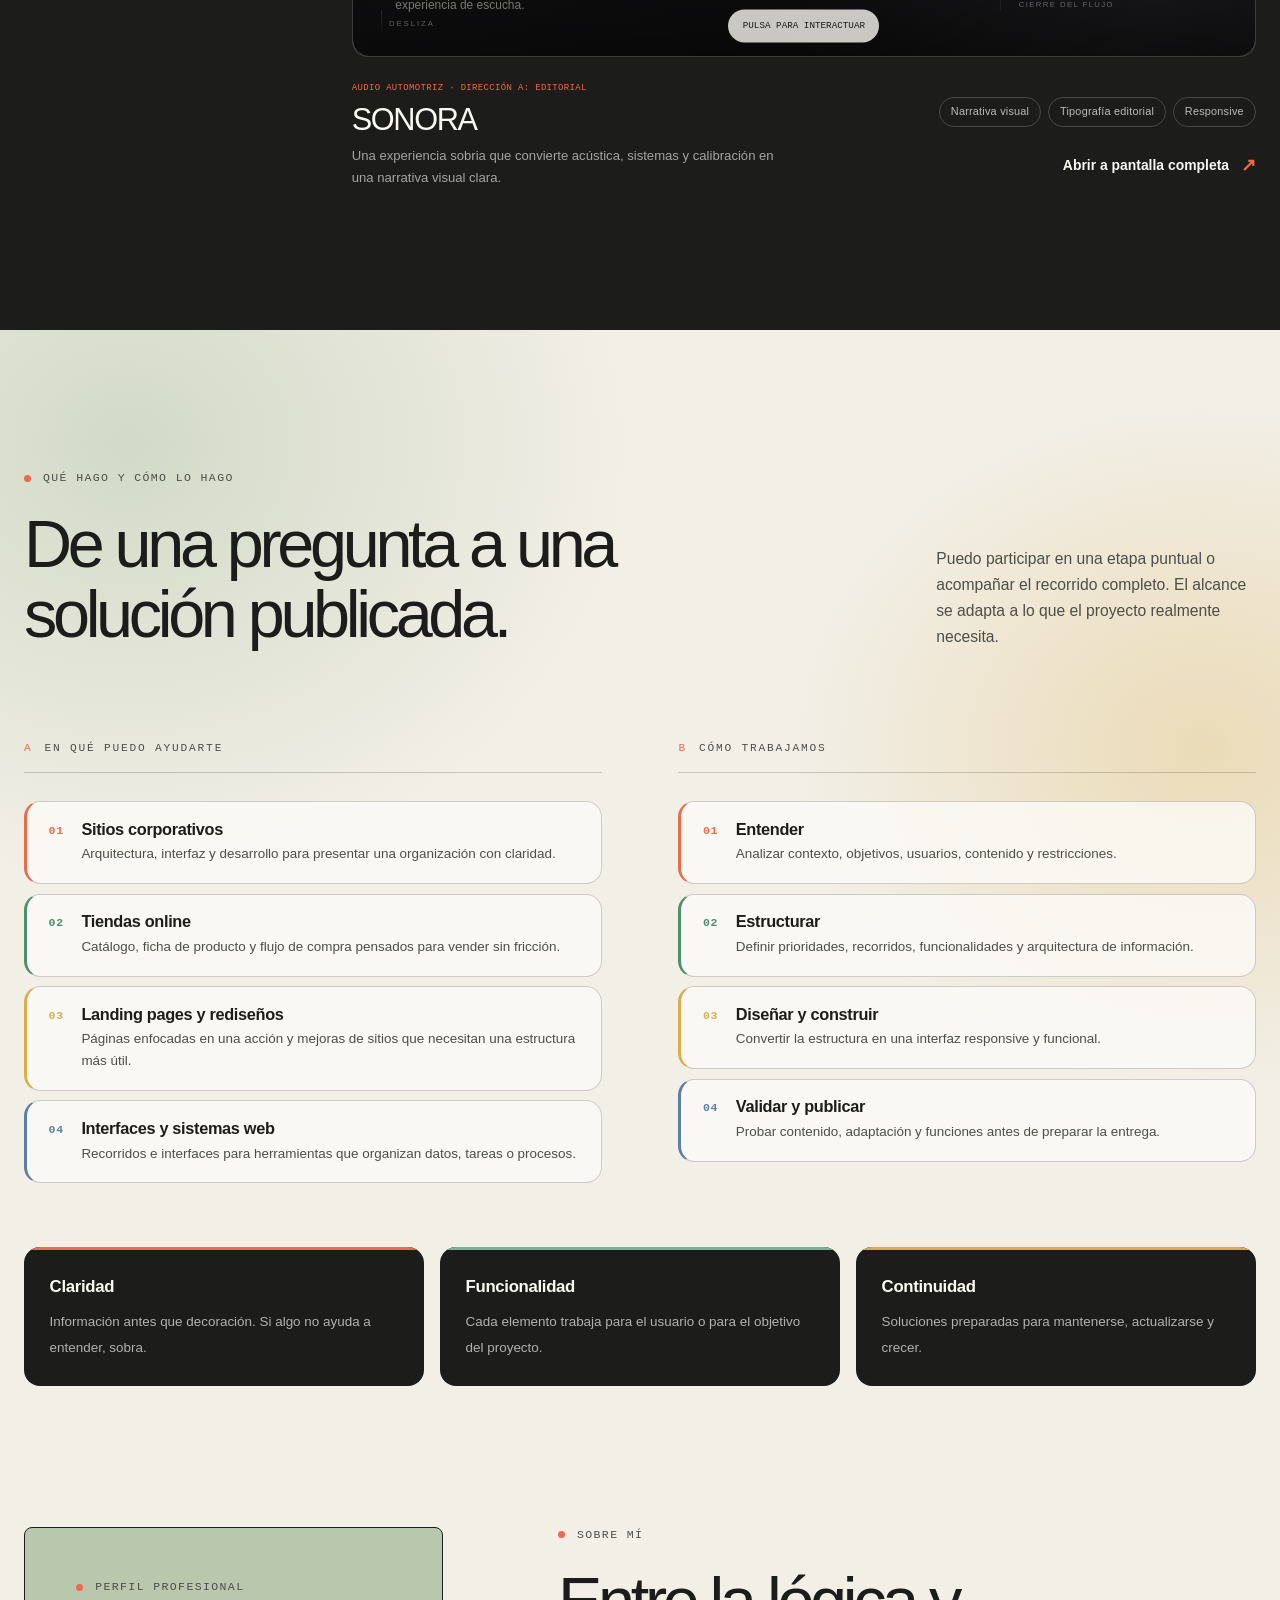
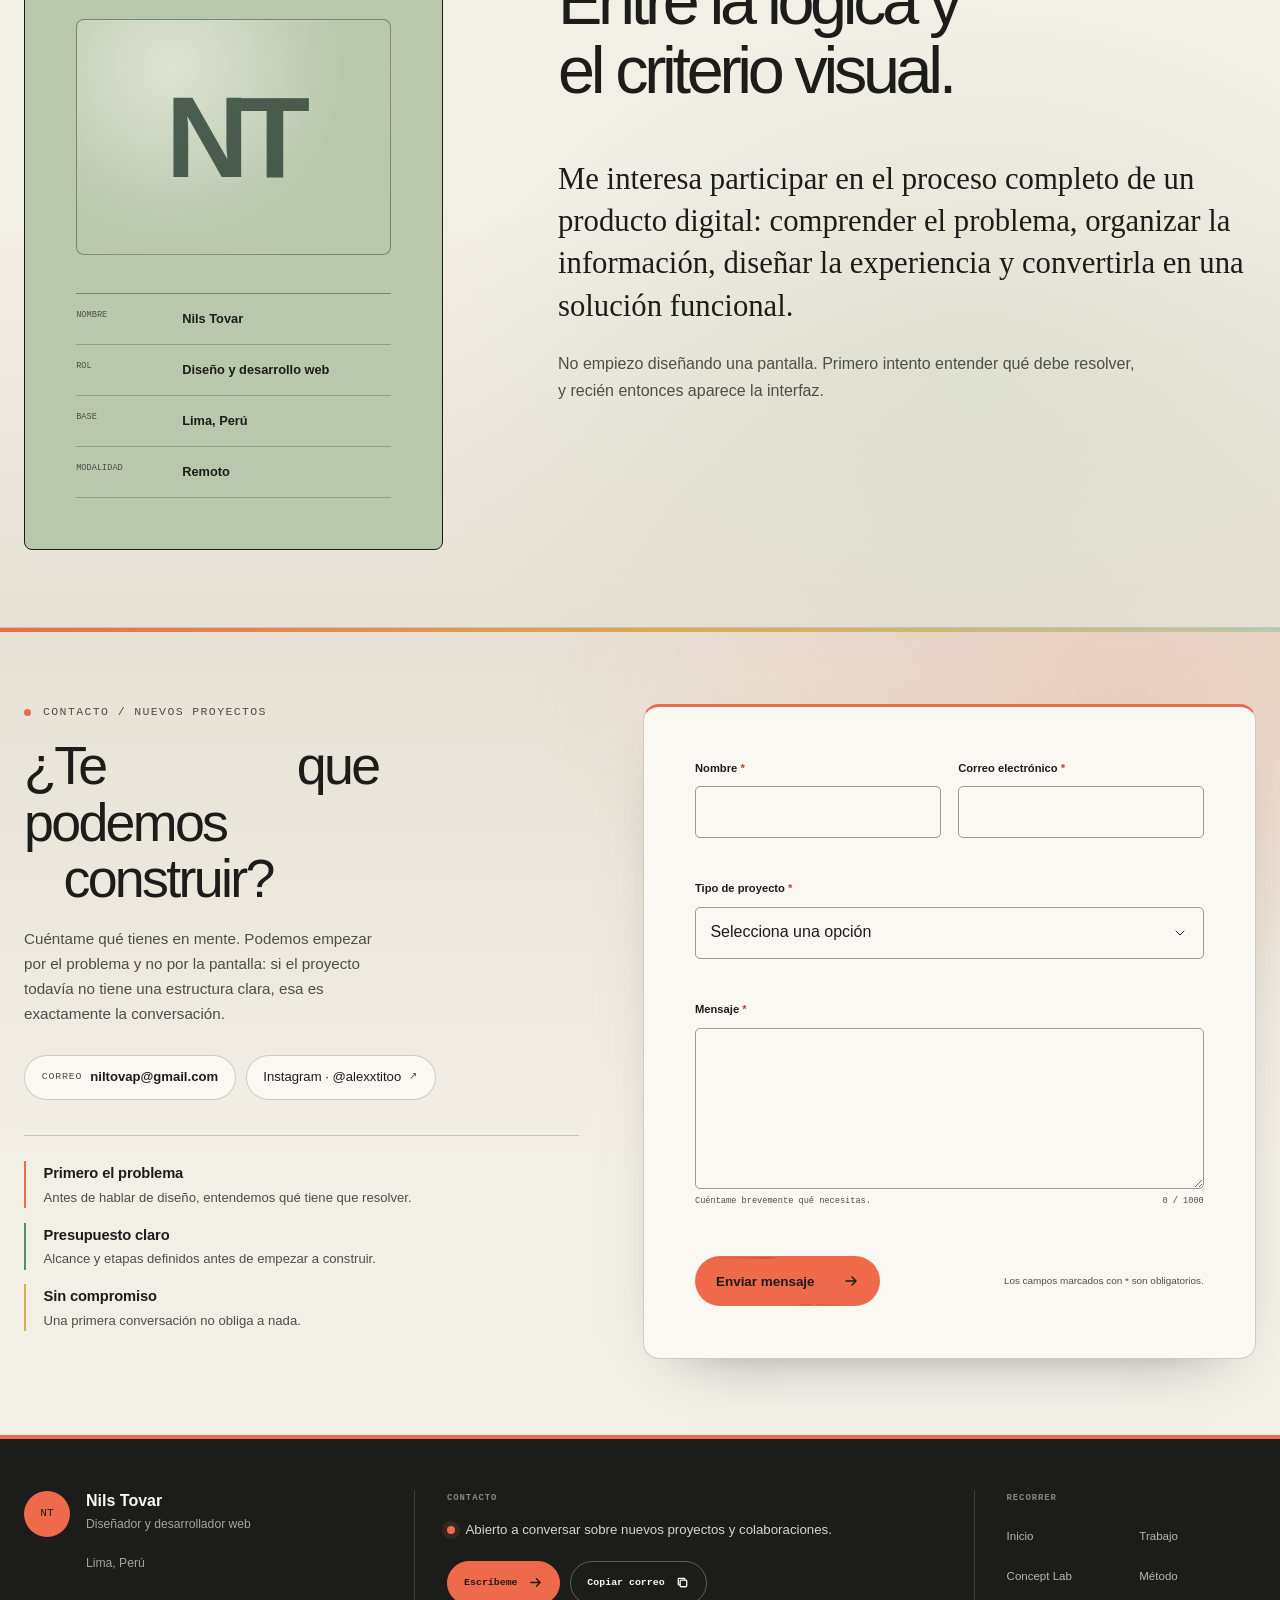
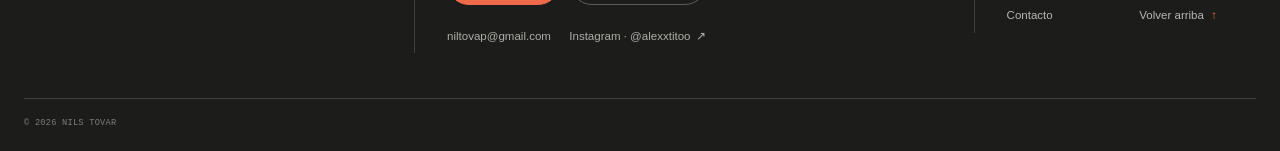
==== commit c1db8fc7: "Concept Lab como visor interactivo y ajustes de contenido - Reemplaza las 8 tarjetas del Lab por un " ====
--- a/index.html
+++ b/index.html
@@ -126,16 +126,16 @@
     <main id="contenido">
       <section class="hero section-shell" id="inicio" aria-labelledby="hero-title">
         <div class="hero-copy">
-          <p class="eyebrow reveal">Diseño y desarrollo web · Lima, Perú · Colombia</p>
+          <p class="eyebrow reveal">Diseño y desarrollo web · Lima, Perú</p>
           <h1 id="hero-title" class="reveal" data-fold-text data-fold-trigger="load" data-fold-stagger="40">
-            Sitios y tiendas que traen
-            <span>más clientes</span>
-            y más ventas.
+            Sitios y tiendas pensados para
+            <span>convertir visitas</span>
+            en clientes.
           </h1>
           <p class="hero-lead reveal">
             Diseño y construyo la web de tu negocio con una estructura clara:
             que se entienda a la primera, funcione en cualquier pantalla y
-            convierta las visitas en clientes.
+            lleve a cada visita hacia el contacto o la compra.
           </p>
 
           <div class="hero-actions reveal">
@@ -177,7 +177,7 @@
           </div>
           <div class="context-item" role="listitem">
             <span>04</span>
-            <strong>Lima, Perú · Colombia</strong>
+            <strong>Proyectos en Perú y Colombia</strong>
           </div>
         </div>
       </aside>
@@ -1063,21 +1063,28 @@
         <div class="section-shell">
           <div class="section-heading section-heading--split reveal">
             <div>
-              <p class="eyebrow">Concept Lab / 08 prototipos navegables</p>
-              <h2 id="lab-title" data-fold-text>Ideas exploradas hasta volverlas funcionales.</h2>
+              <p class="eyebrow">Concept Lab / 04 briefs · 02 direcciones</p>
+              <h2 id="lab-title" data-fold-text>Un mismo brief, dos maneras de resolverlo.</h2>
             </div>
             <p>
-              Proyectos conceptuales creados para investigar dirección visual,
-              arquitectura de contenido e interacción. Cada uno se abre como un
-              simulador completo, con un botón para volver aquí cuando quieras.
+              Prototipos conceptuales, no clientes: ejercicios para explorar dirección
+              visual, contenido e interacción. Elige un sector, alterna entre sus dos
+              direcciones y navega el prototipo en vivo.
             </p>
           </div>
 
-          <div class="lab-grid" data-lab-grid aria-live="polite"></div>
+          <div class="lab-viewer reveal" data-lab-viewer></div>
           <noscript>
             <p class="lab-noscript">
-              Si no ves las fichas visuales, los prototipos siguen disponibles aquí:
-              <a href="lab/sonora/">SONORA</a> y <a href="lab/loadout-store/">Loadout Store</a>.
+              Los prototipos siguen disponibles por separado:
+              <a href="lab/sonora/">Audio · Editorial</a>,
+              <a href="lab/wavelab/">Audio · Técnica</a>,
+              <a href="lab/clarity-house/">Salud visual · Cálida</a>,
+              <a href="lab/retina-lab/">Salud visual · Clínica</a>,
+              <a href="lab/loadout-store/">Gaming · Comercial</a>,
+              <a href="lab/frameforge-lab/">Gaming · Diagnóstico</a>,
+              <a href="lab/diecast-gallery/">Coleccionables · Galería</a> y
+              <a href="lab/tiny-turbo/">Coleccionables · Energía</a>.
             </p>
           </noscript>
         </div>
@@ -1185,6 +1192,9 @@
       <section class="about section-shell section-pad" id="sobre-mi" aria-labelledby="about-title">
         <aside class="about-facts reveal" aria-label="Información profesional">
           <p class="eyebrow">Perfil profesional</p>
+          <div class="about-portrait" data-portrait>
+            <span class="about-portrait__mono" aria-hidden="true">NT</span>
+          </div>
           <dl>
             <div><dt>Nombre</dt><dd>Nils Tovar</dd></div>
             <div><dt>Rol</dt><dd>Diseño y desarrollo web</dd></div>
@@ -1205,11 +1215,6 @@
             No empiezo diseñando una pantalla. Primero intento entender qué debe
             resolver, y recién entonces aparece la interfaz.
           </p>
-          <div class="about-meta">
-            <span>Lima, Perú</span>
-            <span>Diseño + desarrollo</span>
-            <span>Trabajo remoto</span>
-          </div>
         </div>
       </section>
 
@@ -1467,7 +1472,6 @@
 
         <div class="footer-meta">
           <p>© <span data-current-year></span> Nils Tovar</p>
-          <p>Diseñado y desarrollado por Nils Tovar.</p>
         </div>
 
         <p
--- a/css/styles.css
+++ b/css/styles.css
@@ -36,6 +36,7 @@
 }
 
 html {
+  overflow-x: clip;
   scroll-behavior: smooth;
   scroll-padding-top: calc(var(--header-height) + 24px);
 }
@@ -50,6 +51,7 @@
   -webkit-font-smoothing: antialiased;
   text-rendering: optimizeLegibility;
   overflow-x: hidden;
+  overflow-x: clip;
 }
 
 body.menu-open {
@@ -4264,131 +4266,352 @@
   color: var(--coral);
 }
 
-.lab-grid {
-  display: grid;
-  grid-template-columns: repeat(12, minmax(0, 1fr));
-  gap: clamp(1rem, 2vw, 1.75rem);
-}
-
-.lab-card {
-  grid-column: span 3;
+.lab-viewer {
+  display: grid;
+  grid-template-columns: minmax(240px, 0.32fr) minmax(0, 1fr);
+  gap: clamp(1.25rem, 3vw, 3rem);
+  align-items: start;
+}
+
+.lab-viewer__briefs {
+  position: sticky;
+  top: calc(var(--header-height) + 1.5rem);
+  display: grid;
+  border-top: 1px solid rgba(255, 255, 255, 0.18);
+}
+
+.lab-brief {
+  position: relative;
+  display: grid;
+  grid-template-columns: 2.2rem minmax(0, 1fr);
+  gap: 0.5rem;
+  width: 100%;
+  padding: 1.15rem 0.25rem 1.15rem 0;
+  background: none;
+  border: 0;
+  border-bottom: 1px solid rgba(255, 255, 255, 0.18);
+  color: rgba(250, 248, 242, 0.55);
+  font: inherit;
+  text-align: left;
+  cursor: pointer;
+  transition: color 250ms ease;
+}
+
+.lab-brief::before {
+  position: absolute;
+  left: 0;
+  bottom: -1px;
+  width: 100%;
+  height: 1px;
+  background: var(--coral);
+  content: "";
+  transform: scaleX(0);
+  transform-origin: left;
+  transition: transform 500ms var(--ease-out);
+}
+
+.lab-brief:hover,
+.lab-brief.is-active {
+  color: var(--paper-light);
+}
+
+.lab-brief.is-active::before {
+  transform: scaleX(1);
+}
+
+.lab-brief:focus-visible {
+  outline: 2px solid var(--coral);
+  outline-offset: 4px;
+}
+
+.lab-brief__index {
+  padding-top: 0.3rem;
+  color: var(--coral);
+  font-family: var(--font-mono);
+  font-size: 0.56rem;
+}
+
+.lab-brief__text strong {
+  display: block;
+  font-size: clamp(1.05rem, 1.5vw, 1.35rem);
+  font-weight: 500;
+  letter-spacing: -0.03em;
+}
+
+.lab-brief__text small {
+  display: grid;
+  grid-template-rows: 0fr;
+  overflow: hidden;
+  color: rgba(250, 248, 242, 0.6);
+  font-size: 0.74rem;
+  line-height: 1.5;
+  transition: grid-template-rows 450ms var(--ease-out), margin 450ms var(--ease-out);
+}
+
+.lab-brief.is-active .lab-brief__text small {
+  grid-template-rows: 1fr;
+  margin-top: 0.4rem;
+}
+
+.lab-stage {
   min-width: 0;
-  display: grid;
-  grid-template-rows: auto 1fr;
-}
-
-.lab-card--featured {
-  grid-column: span 6;
-}
-
-.lab-card__preview {
+}
+
+.lab-stage__brief {
+  display: none;
+  margin-bottom: 1rem;
+  color: rgba(250, 248, 242, 0.65);
+  font-size: 0.8rem;
+}
+
+.lab-stage__bar {
+  display: flex;
+  flex-wrap: wrap;
+  align-items: center;
+  justify-content: space-between;
+  gap: 0.75rem;
+  margin-bottom: 1rem;
+}
+
+.lab-switch {
+  display: inline-flex;
+  padding: 0.25rem;
+  background: rgba(255, 255, 255, 0.06);
+  border: 1px solid rgba(255, 255, 255, 0.16);
+  border-radius: 999px;
+}
+
+.lab-switch button {
+  padding: 0.5rem 0.95rem;
+  background: none;
+  border: 0;
+  border-radius: 999px;
+  color: rgba(250, 248, 242, 0.68);
+  font: inherit;
+  font-size: 0.74rem;
+  cursor: pointer;
+  transition: background-color 250ms ease, color 250ms ease;
+}
+
+.lab-switch button span {
+  margin-right: 0.2rem;
+  font-family: var(--font-mono);
+  font-size: 0.6rem;
+  opacity: 0.7;
+}
+
+.lab-switch button:hover {
+  color: var(--paper-light);
+}
+
+.lab-switch button[aria-pressed="true"] {
+  background: var(--paper-light);
+  color: var(--ink);
+}
+
+.lab-switch button:focus-visible {
+  outline: 2px solid var(--coral);
+  outline-offset: 2px;
+}
+
+.lab-switch--device button {
+  font-family: var(--font-mono);
+  font-size: 0.58rem;
+  text-transform: uppercase;
+}
+
+.lab-frame {
+  position: relative;
+  border-radius: var(--radius-md);
+  background: #11120f;
+  border: 1px solid rgba(255, 255, 255, 0.18);
+}
+
+.lab-frame__chrome {
+  display: flex;
+  align-items: center;
+  gap: 0.4rem;
+  height: 2.4rem;
+  padding-inline: 1rem;
+  border-bottom: 1px solid rgba(255, 255, 255, 0.12);
+}
+
+.lab-frame__chrome span {
+  width: 0.55rem;
+  height: 0.55rem;
+  background: rgba(255, 255, 255, 0.2);
+  border-radius: 50%;
+}
+
+.lab-frame__chrome p {
+  flex: 0 1 22rem;
+  margin-inline: auto;
+  padding: 0.25rem 0.8rem;
+  overflow: hidden;
+  background: rgba(255, 255, 255, 0.07);
+  border-radius: 999px;
+  color: rgba(250, 248, 242, 0.55);
+  font-family: var(--font-mono);
+  font-size: 0.56rem;
+  text-align: center;
+  text-overflow: ellipsis;
+  white-space: nowrap;
+}
+
+.lab-frame__screen {
   position: relative;
   aspect-ratio: 16 / 10;
+  max-height: 68vh;
+  width: 100%;
   overflow: hidden;
-  background: #11120f;
-  border: 1px solid rgba(255, 255, 255, 0.18);
-  border-radius: var(--radius-sm) var(--radius-sm) 0 0;
-}
-
-.lab-card__preview::after {
+  border-radius: 0 0 var(--radius-md) var(--radius-md);
+}
+
+.lab-frame__poster {
   position: absolute;
   inset: 0;
-  background: linear-gradient(180deg, transparent 55%, rgba(0, 0, 0, 0.6));
-  content: "";
-  pointer-events: none;
-}
-
-.lab-card__preview img {
   width: 100%;
   height: 100%;
   object-fit: cover;
   object-position: top center;
-  transition: transform 650ms var(--ease-out), filter 300ms ease;
-}
-
-.lab-card__preview:hover img,
-.lab-card__preview:focus-visible img {
-  transform: scale(1.035);
-  filter: saturate(1.06);
-}
-
-.lab-card__index,
-.lab-card__open {
-  position: absolute;
+  transition: opacity 400ms ease, filter 400ms ease;
+}
+
+.lab-frame[data-device="mobile"] .lab-frame__poster {
+  filter: blur(18px) brightness(0.45);
+  transform: scale(1.1);
+}
+
+.lab-frame__device {
+  position: absolute;
+  top: 0;
+  left: 50%;
+  overflow: hidden;
+  transform: translateX(-50%);
+  opacity: 0;
+  transition: opacity 450ms ease;
+}
+
+.lab-frame[data-device="mobile"] .lab-frame__device {
+  top: 50%;
+  border-radius: 18px;
+  box-shadow: 0 0 0 6px #050505, 0 20px 50px rgba(0, 0, 0, 0.6);
+  transform: translate(-50%, -50%);
+}
+
+.lab-frame.is-loaded .lab-frame__device {
+  opacity: 1;
+}
+
+.lab-frame__device iframe {
+  display: block;
+  border: 0;
+  background: #fff;
+  transform-origin: 0 0;
+  pointer-events: none;
+}
+
+.lab-frame.is-interactive iframe {
+  pointer-events: auto;
+}
+
+.lab-frame__activate {
+  position: absolute;
+  inset: 0;
   z-index: 2;
-  bottom: 0.85rem;
-  font-family: var(--font-mono);
-  font-size: 0.56rem;
-  letter-spacing: 0.05em;
-  text-transform: uppercase;
-}
-
-.lab-card__index {
-  left: 0.9rem;
-  color: rgba(255, 255, 255, 0.74);
-}
-
-.lab-card__open {
-  right: 0.9rem;
-  padding: 0.48rem 0.62rem;
-  background: rgba(250, 248, 242, 0.92);
+  display: flex;
+  align-items: flex-end;
+  justify-content: center;
+  padding: 1.25rem;
+  background: linear-gradient(180deg, transparent 60%, rgba(0, 0, 0, 0.45));
+  border: 0;
+  cursor: pointer;
+  transition: opacity 300ms ease;
+}
+
+.lab-frame__activate span {
+  padding: 0.55rem 0.9rem;
+  background: rgba(250, 248, 242, 0.94);
   border-radius: 999px;
   color: var(--ink);
-}
-
-.lab-card__body {
-  min-height: 230px;
-  display: flex;
-  flex-direction: column;
-  padding: clamp(1rem, 2vw, 1.5rem);
-  background: rgba(255, 255, 255, 0.045);
-  border: 1px solid rgba(255, 255, 255, 0.18);
-  border-top: 0;
-  border-radius: 0 0 var(--radius-sm) var(--radius-sm);
-}
-
-.lab-card--featured .lab-card__body {
-  min-height: 215px;
-}
-
-.lab-card__body > p:first-child {
+  font-family: var(--font-mono);
+  font-size: 0.58rem;
+  text-transform: uppercase;
+  transform: translateY(0.4rem);
+  opacity: 0.85;
+  transition: transform 300ms var(--ease-out), opacity 300ms ease;
+}
+
+.lab-frame__activate:hover span,
+.lab-frame__activate:focus-visible span {
+  transform: none;
+  opacity: 1;
+}
+
+.lab-frame__activate:focus-visible {
+  outline: 2px solid var(--coral);
+  outline-offset: -4px;
+}
+
+.lab-frame.is-interactive .lab-frame__activate {
+  opacity: 0;
+  pointer-events: none;
+}
+
+.lab-stage__caption {
+  display: grid;
+  grid-template-columns: minmax(0, 1fr) auto;
+  gap: 1.5rem 2.5rem;
+  align-items: end;
+  margin-top: 1.5rem;
+}
+
+.lab-stage__kicker {
   color: var(--coral);
   font-family: var(--font-mono);
-  font-size: 0.53rem;
+  font-size: 0.56rem;
   letter-spacing: 0.04em;
   text-transform: uppercase;
 }
 
-.lab-card__body h3 {
-  margin-top: 0.65rem;
-  font-size: clamp(1.35rem, 2vw, 2rem);
+.lab-stage__caption h3 {
+  margin-top: 0.5rem;
+  font-size: clamp(1.5rem, 2.4vw, 2.3rem);
   font-weight: 500;
   letter-spacing: -0.045em;
 }
 
-.lab-card__description {
+.lab-stage__description {
   max-width: 58ch;
-  margin-top: 0.85rem;
+  margin-top: 0.6rem;
   color: rgba(250, 248, 242, 0.62);
-  font-size: 0.76rem;
-}
-
-.lab-card__body ul {
+  font-size: 0.82rem;
+}
+
+.lab-stage__side {
+  display: grid;
+  justify-items: end;
+  gap: 1rem;
+}
+
+.lab-stage__tags {
   display: flex;
   flex-wrap: wrap;
-  gap: 0.38rem;
-  margin-top: auto;
-  padding-top: 1.2rem;
-}
-
-.lab-card__body li {
-  padding: 0.36rem 0.54rem;
-  border: 1px solid rgba(255, 255, 255, 0.22);
+  justify-content: flex-end;
+  gap: 0.4rem;
+}
+
+.lab-stage__tags li {
+  padding: 0.3rem 0.7rem;
+  border: 1px solid rgba(250, 248, 242, 0.2);
   border-radius: 999px;
-  color: rgba(250, 248, 242, 0.78);
-  font-family: var(--font-mono);
-  font-size: 0.5rem;
-  text-transform: uppercase;
+  color: rgba(250, 248, 242, 0.72);
+  font-size: 0.68rem;
+  letter-spacing: 0.02em;
+}
+
+.concept-lab .lab-stage__open {
+  color: var(--paper-light);
 }
 
 .lab-noscript {
@@ -4525,8 +4748,35 @@
   border-radius: var(--radius-sm);
 }
 
+.about-portrait {
+  display: grid;
+  place-items: center;
+  aspect-ratio: 4 / 3;
+  margin-top: 1.5rem;
+  overflow: hidden;
+  border: 1px solid rgba(28, 29, 26, 0.4);
+  border-radius: var(--radius-sm);
+  background:
+    radial-gradient(circle at 30% 20%, rgba(250, 248, 242, 0.55), transparent 60%),
+    var(--sage);
+}
+
+.about-portrait__mono {
+  color: var(--sage-dark);
+  font-size: clamp(4rem, 9vw, 7.5rem);
+  font-weight: 600;
+  letter-spacing: -0.08em;
+  opacity: 0.85;
+}
+
+.about-portrait img {
+  width: 100%;
+  height: 100%;
+  object-fit: cover;
+}
+
 .about-facts dl {
-  margin-top: clamp(3rem, 9vw, 8rem);
+  margin-top: clamp(1.5rem, 3vw, 2.5rem);
   border-top: 1px solid rgba(28, 29, 26, 0.4);
 }
 
@@ -4551,9 +4801,22 @@
 }
 
 @media (max-width: 1180px) {
-  .lab-card,
-  .lab-card--featured {
-    grid-column: span 6;
+  .lab-viewer {
+    grid-template-columns: 1fr;
+  }
+
+  .lab-viewer__briefs {
+    position: static;
+    grid-template-columns: repeat(4, minmax(0, 1fr));
+    gap: 0 1rem;
+  }
+
+  .lab-brief__text small {
+    display: none;
+  }
+
+  .lab-stage__brief {
+    display: block;
   }
 
   .process-map {
@@ -4604,14 +4867,33 @@
     text-align: left;
   }
 
-  .lab-card,
-  .lab-card--featured {
-    grid-column: 1 / -1;
-  }
-
-  .lab-card__body,
-  .lab-card--featured .lab-card__body {
-    min-height: 210px;
+  .lab-viewer__briefs {
+    grid-template-columns: repeat(2, minmax(0, 1fr));
+  }
+
+  .lab-brief {
+    grid-template-columns: 1.6rem minmax(0, 1fr);
+    padding-block: 0.85rem;
+  }
+
+  .lab-brief__text strong {
+    font-size: 0.95rem;
+  }
+
+  .lab-frame__screen {
+    aspect-ratio: 4 / 5;
+  }
+
+  .lab-stage__caption {
+    grid-template-columns: 1fr;
+  }
+
+  .lab-stage__side {
+    justify-items: start;
+  }
+
+  .lab-stage__tags {
+    justify-content: flex-start;
   }
 
   .service-list,
--- a/css/effects.css
+++ b/css/effects.css
@@ -477,6 +477,10 @@
   letter-spacing: -0.05em;
 }
 
+.hero h1 > span {
+  white-space: nowrap;
+}
+
 .hero-lead {
   width: min(100%, 56ch);
   margin-inline: auto;
@@ -963,29 +967,11 @@
 }
 
 /* --------------------------------------------------------------------------
-   Concept Lab: tarjetas con borde reactivo
+   Concept Lab: marco del visor con borde reactivo
    -------------------------------------------------------------------------- */
 
-.lab-card {
+.lab-frame {
   --glow-padding: 22px;
-
-  border-radius: var(--radius-md);
-}
-
-.lab-card__meta {
-  display: flex;
-  flex-wrap: wrap;
-  gap: 0.4rem;
-  margin-top: 0.9rem;
-}
-
-.lab-card__meta li {
-  padding: 0.3rem 0.7rem;
-  border: 1px solid rgba(250, 248, 242, 0.2);
-  border-radius: 999px;
-  color: rgba(250, 248, 242, 0.72);
-  font-size: 0.68rem;
-  letter-spacing: 0.02em;
 }
 
 /* --------------------------------------------------------------------------
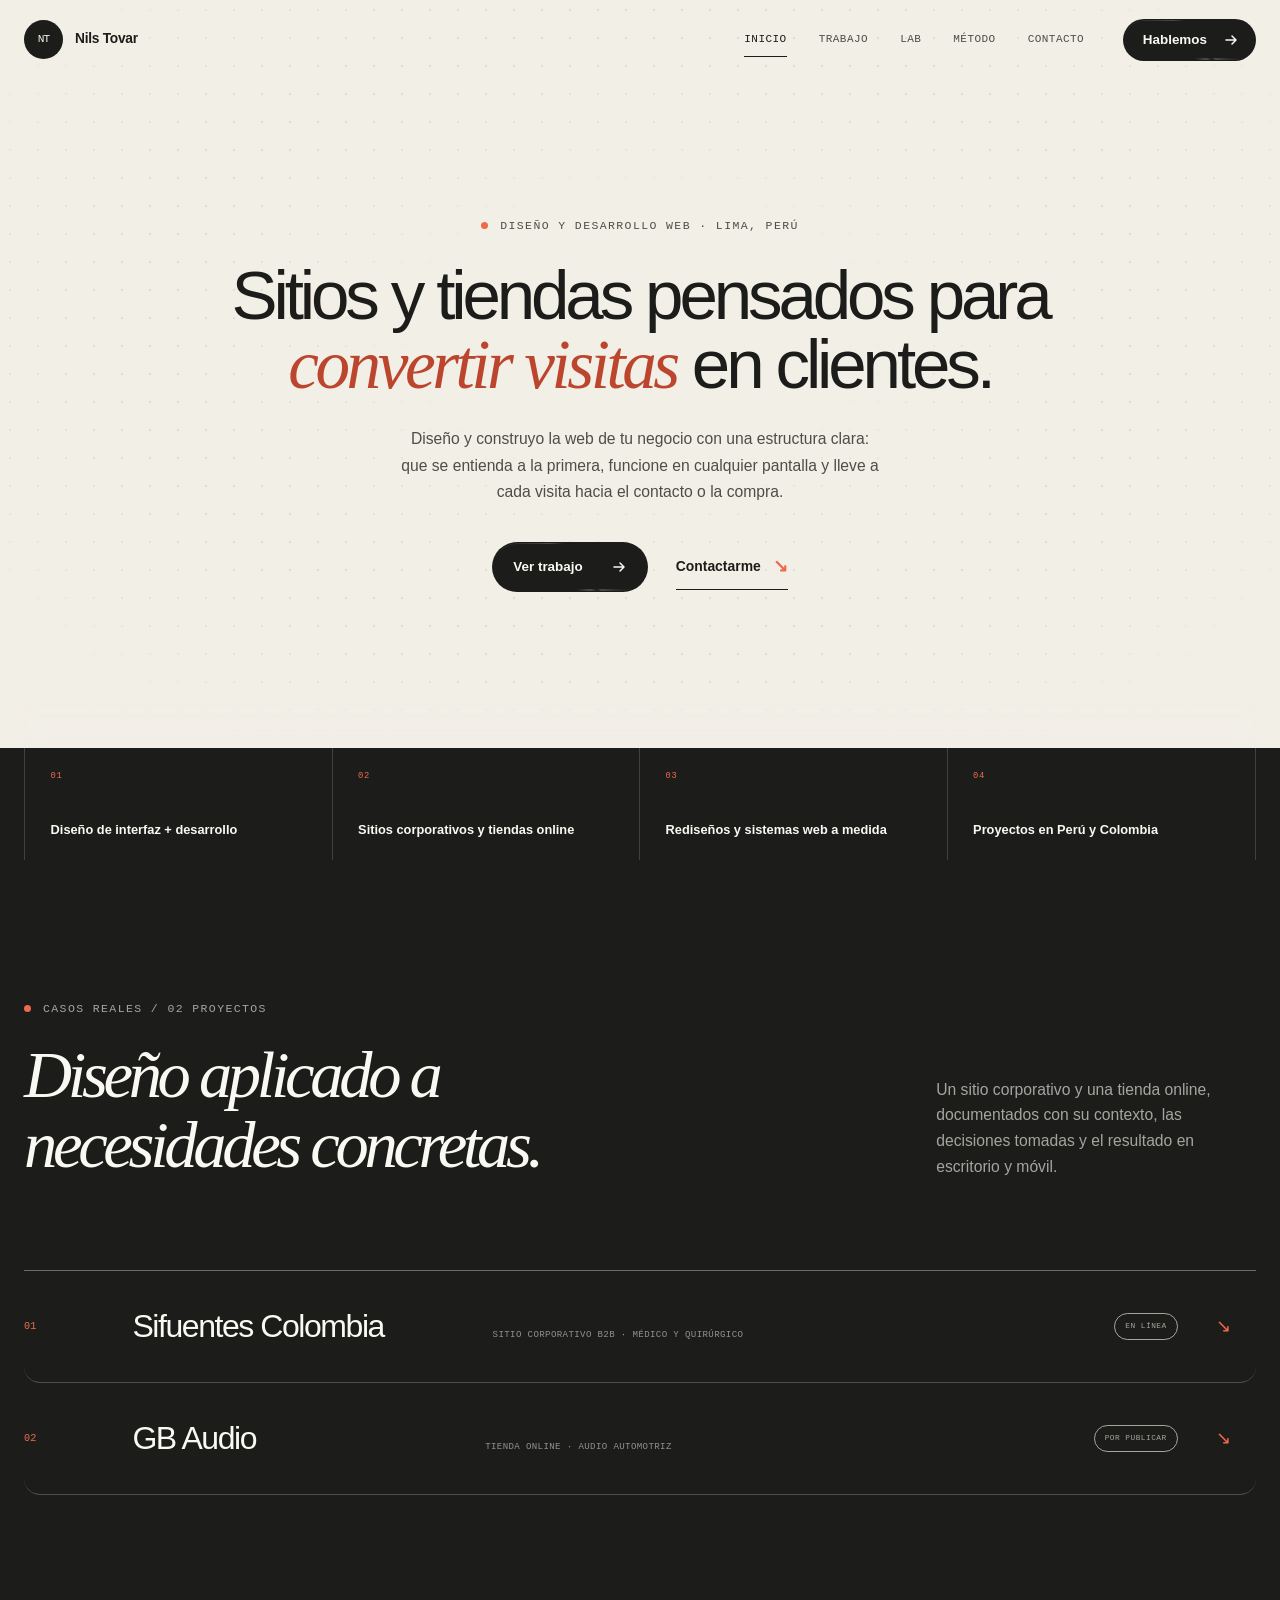
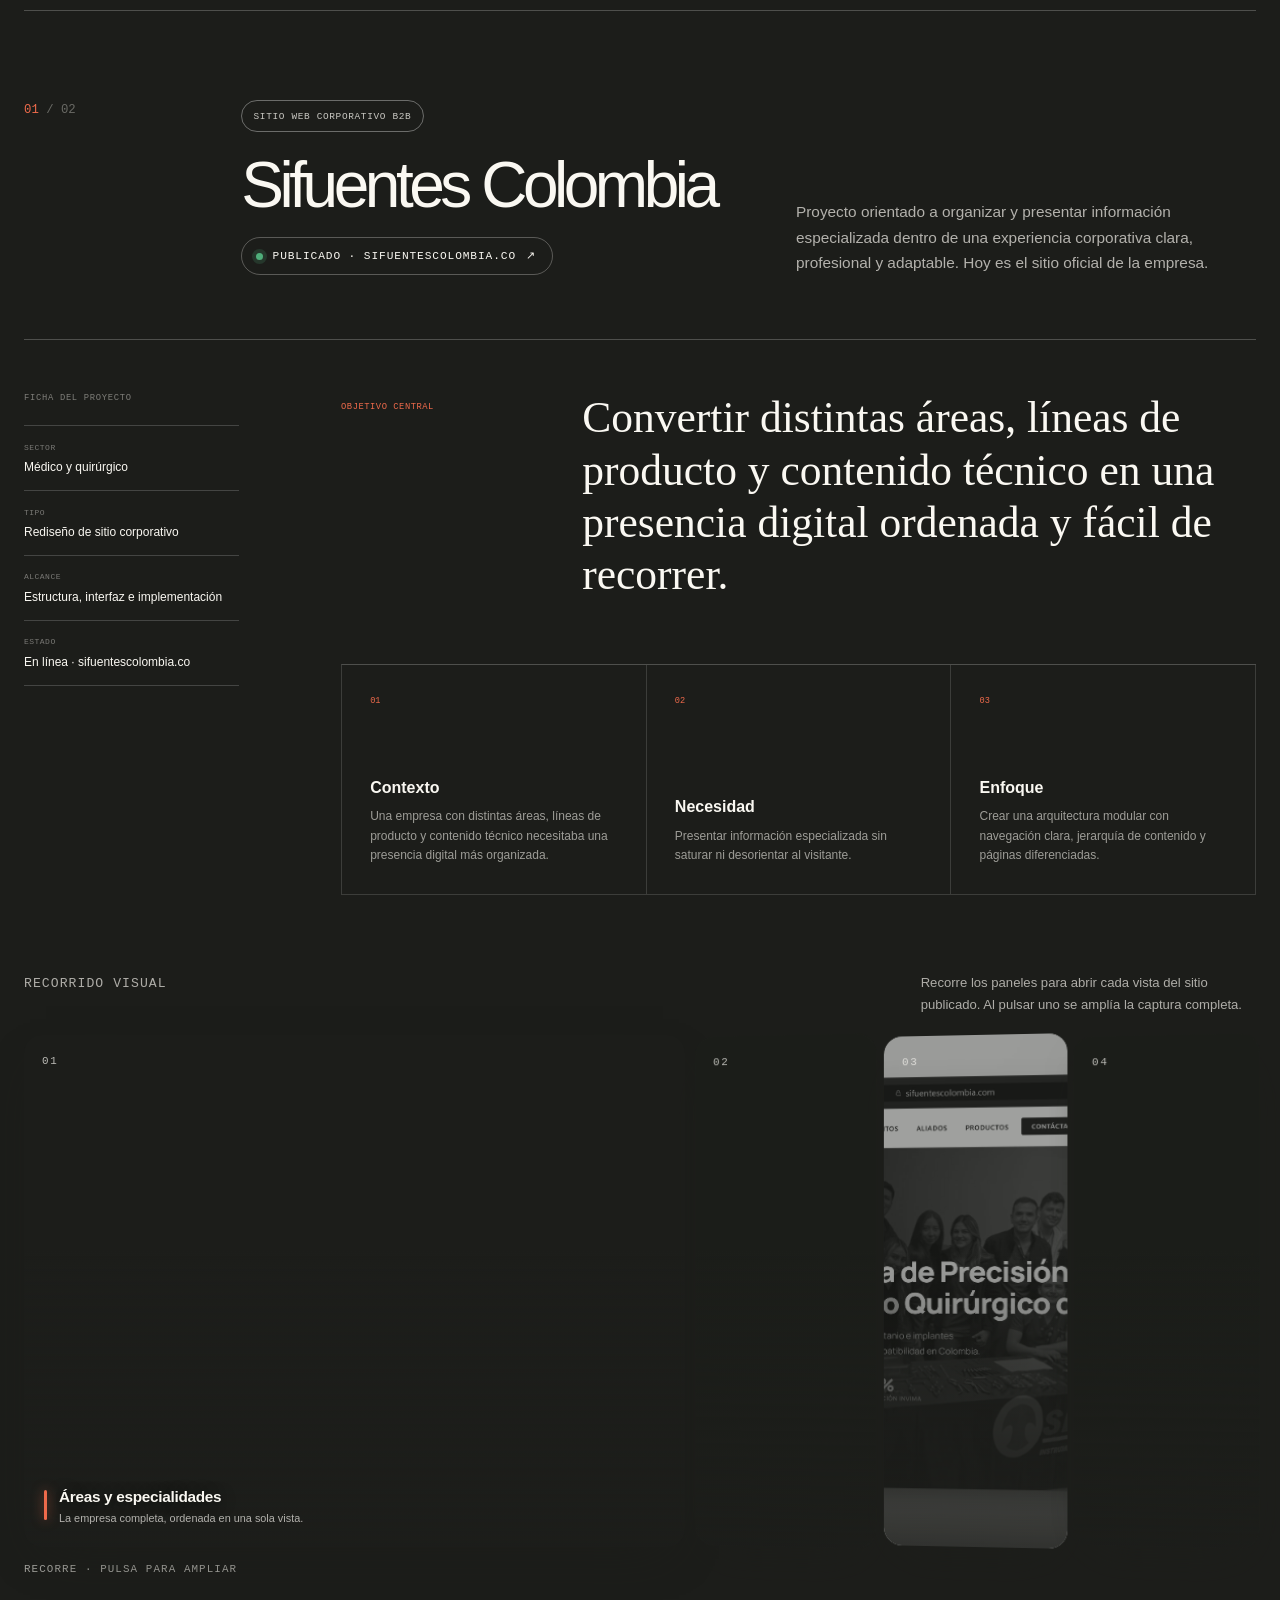
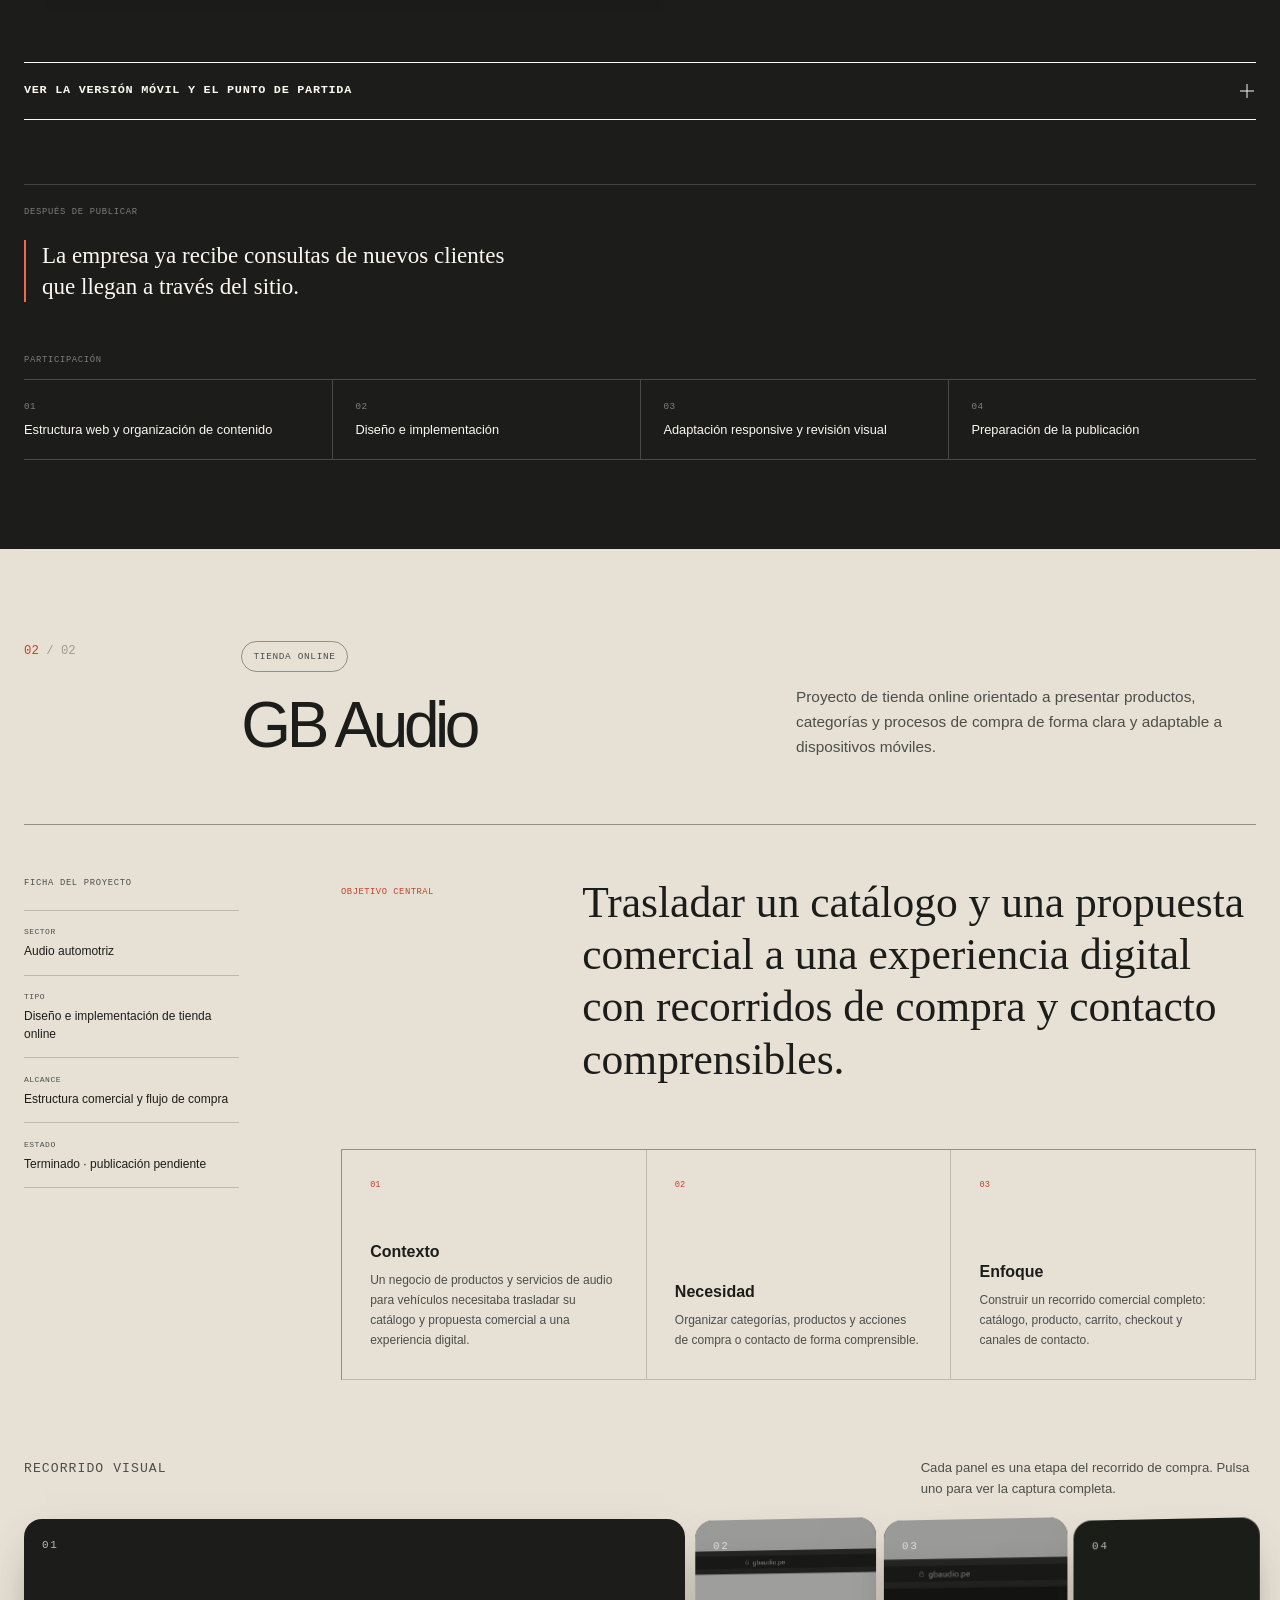
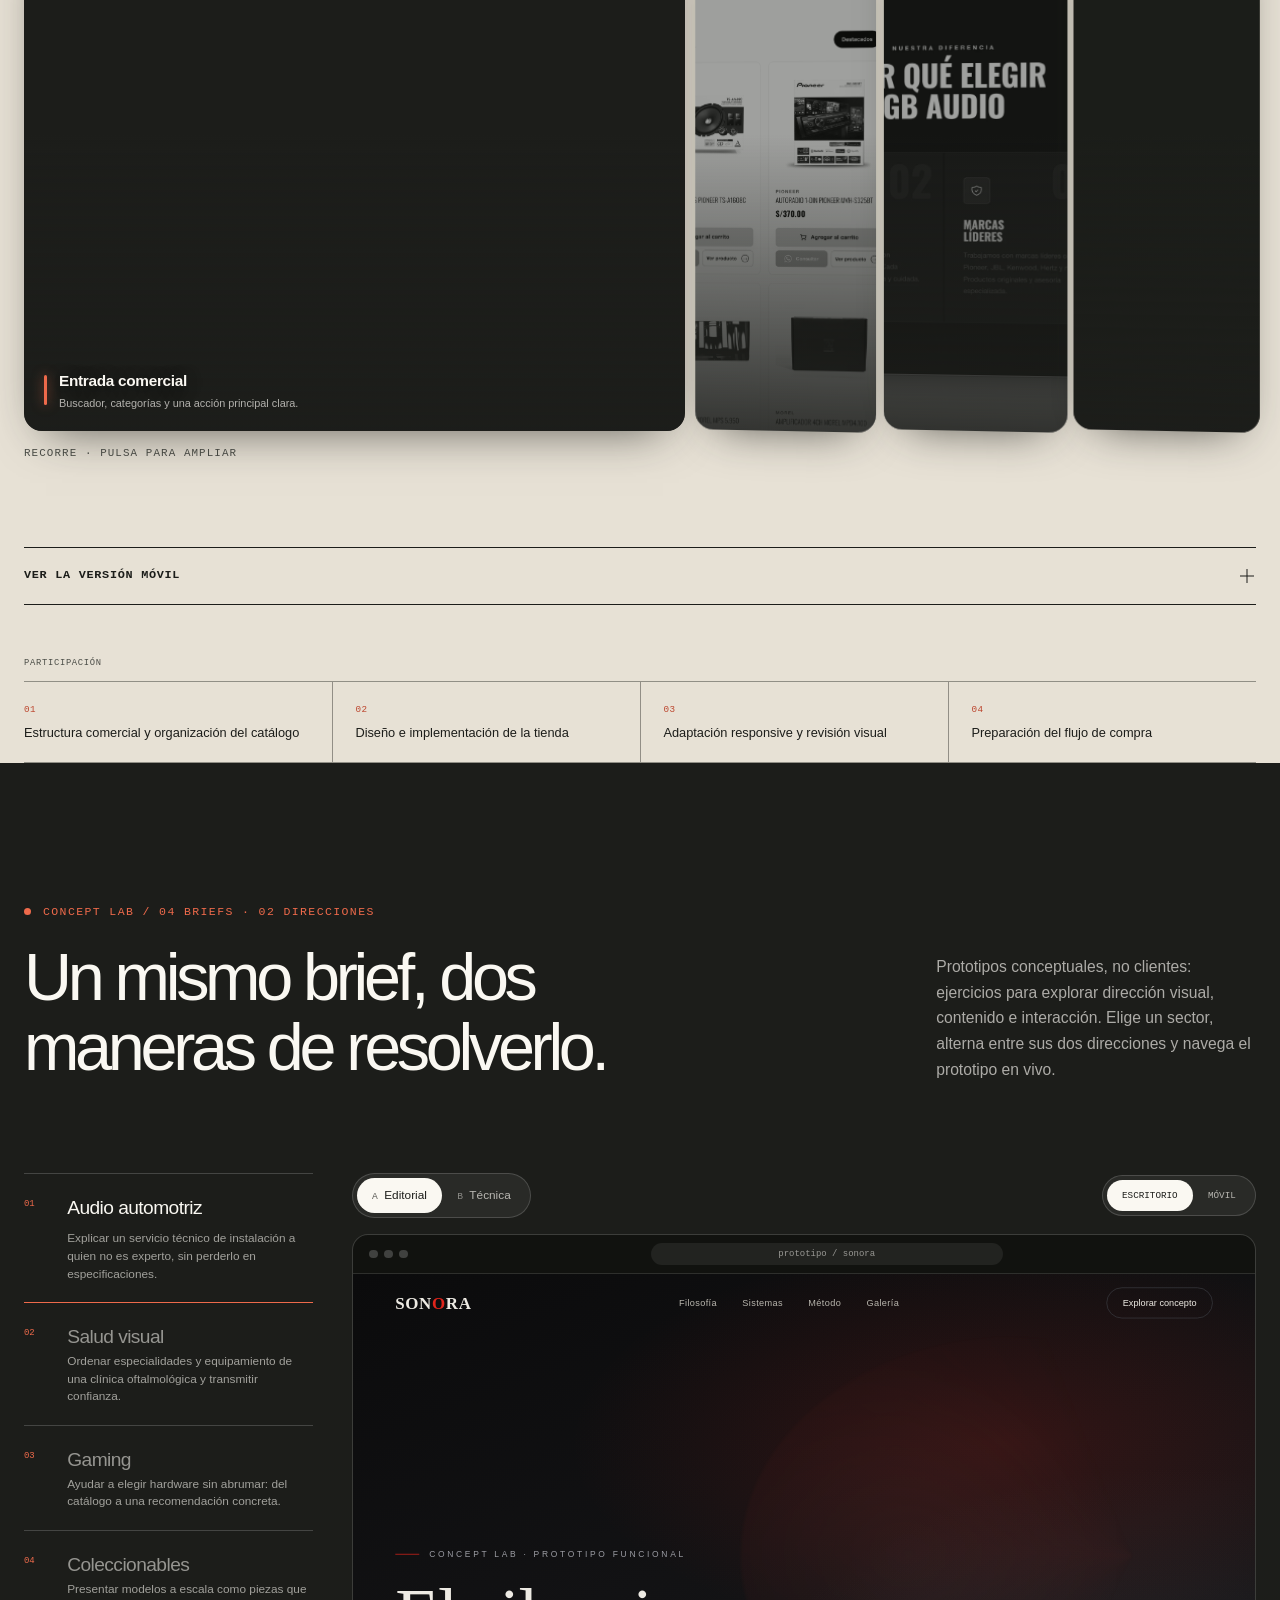
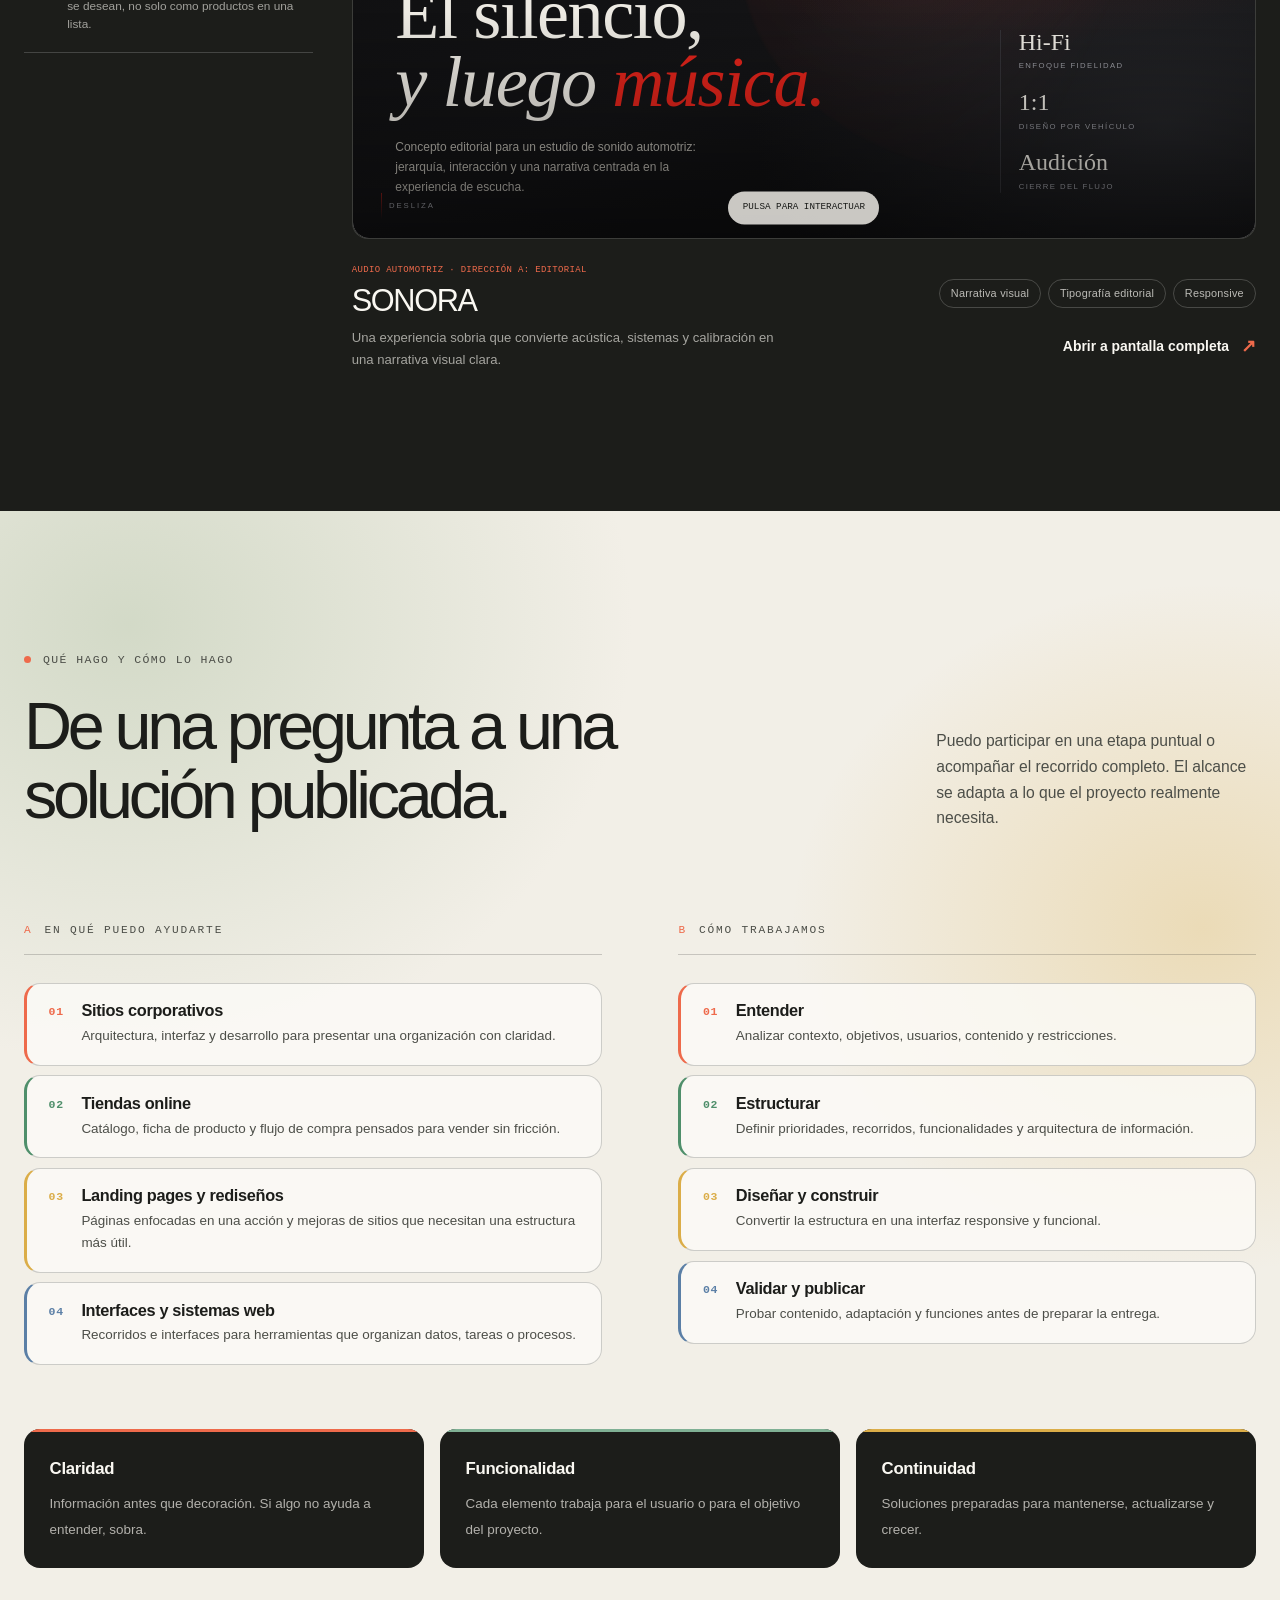
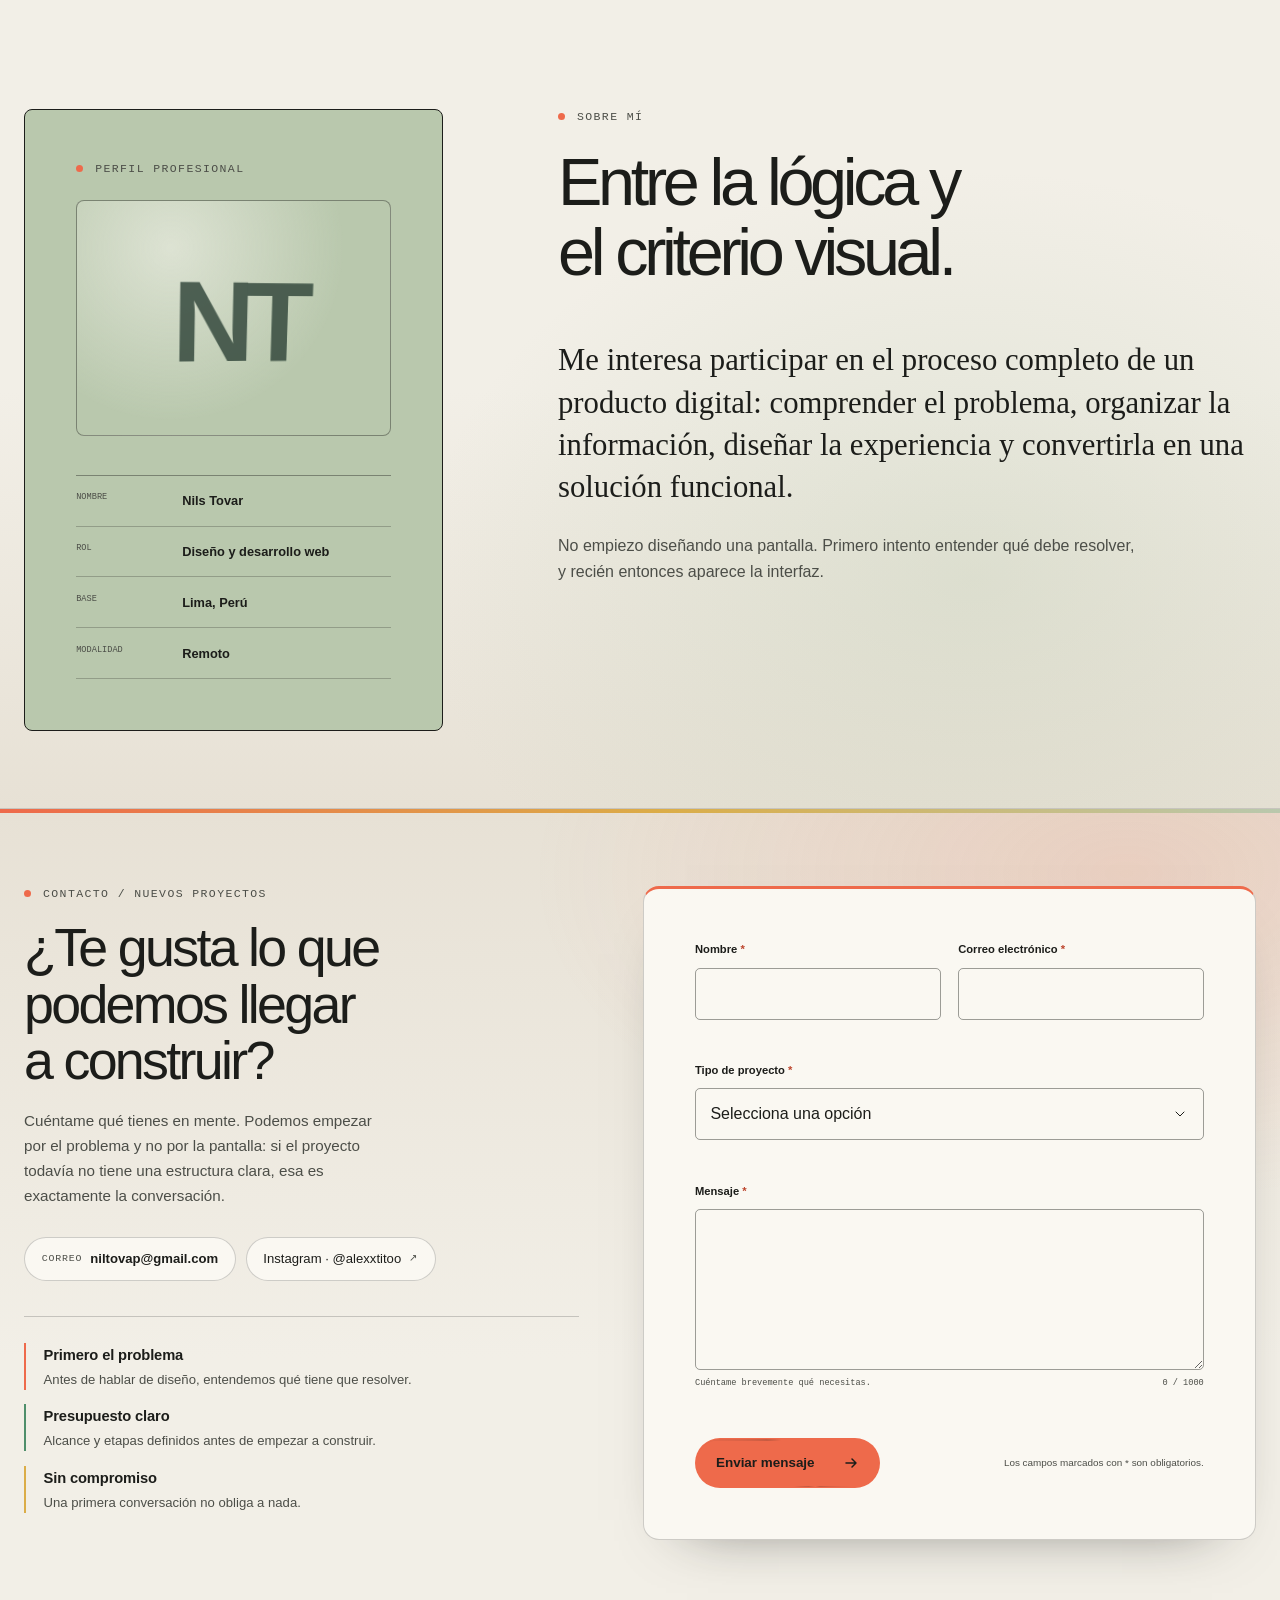
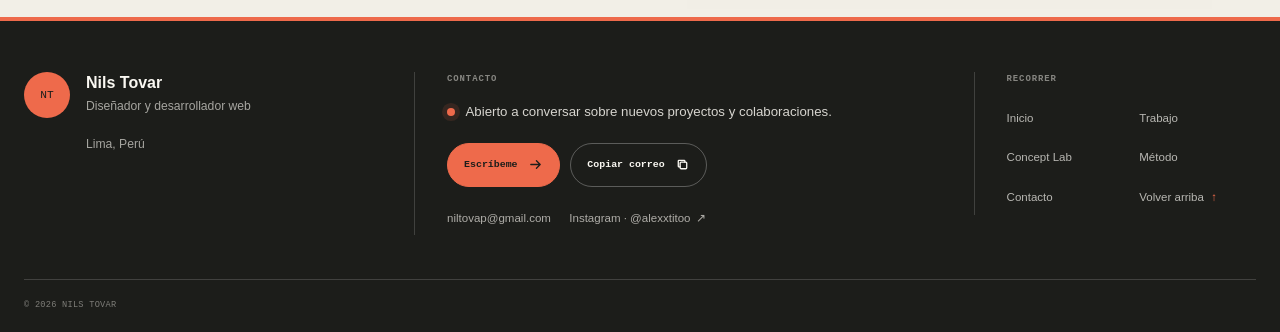
==== commit c1f00195: "Efectos de React Bits, avatar interactivo y resultados de Sifuentes - Dot Grid en el hero, Magnet en" ====
--- a/index.html
+++ b/index.html
@@ -125,6 +125,7 @@
 
     <main id="contenido">
       <section class="hero section-shell" id="inicio" aria-labelledby="hero-title">
+        <canvas class="dot-grid" data-dot-grid aria-hidden="true"></canvas>
         <div class="hero-copy">
           <p class="eyebrow reveal">Diseño y desarrollo web · Lima, Perú</p>
           <h1 id="hero-title" class="reveal" data-fold-text data-fold-trigger="load" data-fold-stagger="40">
@@ -139,7 +140,7 @@
           </p>
 
           <div class="hero-actions reveal">
-            <a class="button button--ink" href="#proyectos" data-specular>
+            <a class="button button--ink" href="#proyectos" data-specular data-magnet>
               Ver trabajo
               <svg viewBox="0 0 16 16" aria-hidden="true">
                 <path d="M3 8h10M9 4l4 4-4 4"></path>
@@ -186,7 +187,7 @@
         <div class="section-shell">
           <div class="section-heading section-heading--split reveal">
             <div>
-              <p class="eyebrow">Casos reales / 02 proyectos publicados</p>
+              <p class="eyebrow">Casos reales / 02 proyectos</p>
               <h2 id="projects-title" data-fold-text>Diseño aplicado a necesidades concretas.</h2>
             </div>
             <p>
@@ -211,7 +212,7 @@
                 <strong>GB Audio</strong>
                 <small>Tienda online · Audio automotriz</small>
               </span>
-              <span class="status-label">Caso real</span>
+              <span class="status-label">Por publicar</span>
               <span class="project-index__arrow" aria-hidden="true">↘</span>
             </a>
           </nav>
@@ -669,6 +670,16 @@
               </div>
             </div>
 
+            <section
+              class="case-results reveal"
+              aria-labelledby="sifuentes-results-title"
+              data-case-results="sifuentes"
+              hidden
+            >
+              <p class="project-meta__label" id="sifuentes-results-title">Después de publicar</p>
+              <div class="case-results__body" data-case-results-body></div>
+            </section>
+
             <div class="case-info">
               <div class="case-facts">
                 <p class="project-meta__label">Participación</p>
@@ -726,6 +737,10 @@
                   <div>
                     <dt>Alcance</dt>
                     <dd>Estructura comercial y flujo de compra</dd>
+                  </div>
+                  <div>
+                    <dt>Estado</dt>
+                    <dd>Terminado · publicación pendiente</dd>
                   </div>
                 </dl>
               </aside>
@@ -1192,8 +1207,10 @@
       <section class="about section-shell section-pad" id="sobre-mi" aria-labelledby="about-title">
         <aside class="about-facts reveal" aria-label="Información profesional">
           <p class="eyebrow">Perfil profesional</p>
-          <div class="about-portrait" data-portrait>
-            <span class="about-portrait__mono" aria-hidden="true">NT</span>
+          <div class="about-portrait" data-avatar data-gaze>
+            <span class="about-portrait__stage" data-gaze-target>
+              <span class="about-portrait__mono" aria-hidden="true">NT</span>
+            </span>
           </div>
           <dl>
             <div><dt>Nombre</dt><dd>Nils Tovar</dd></div>
@@ -1206,7 +1223,7 @@
         <div class="about-copy reveal">
           <p class="eyebrow">Sobre mí</p>
           <h2 id="about-title" data-fold-text>Entre la lógica y el criterio visual.</h2>
-          <p class="about-lead">
+          <p class="about-lead" data-scroll-reveal>
             Me interesa participar en el proceso completo de un producto digital:
             comprender el problema, organizar la información, diseñar la experiencia
             y convertirla en una solución funcional.
@@ -1361,7 +1378,7 @@
             </div>
 
             <div class="form-footer form-field--full">
-              <button class="button button--coral" type="submit" data-submit-button data-specular="dark">
+              <button class="button button--coral" type="submit" data-submit-button data-specular="dark" data-magnet>
                 <span>Enviar mensaje</span>
                 <svg viewBox="0 0 16 16" aria-hidden="true">
                   <path d="M3 8h10M9 4l4 4-4 4"></path>
--- a/css/effects.css
+++ b/css/effects.css
@@ -975,6 +975,204 @@
 }
 
 /* --------------------------------------------------------------------------
+   6. Dot Grid — retícula de puntos detrás del hero
+   -------------------------------------------------------------------------- */
+
+.dot-grid {
+  position: absolute;
+  z-index: 0;
+  top: 0;
+  left: 50%;
+  width: 100vw;
+  height: 100%;
+  transform: translateX(-50%);
+  pointer-events: none;
+  mask-image: radial-gradient(ellipse 70% 75% at 50% 45%, transparent 18%, #000 55%, transparent 92%);
+  -webkit-mask-image: radial-gradient(ellipse 70% 75% at 50% 45%, transparent 18%, #000 55%, transparent 92%);
+}
+
+.hero-copy {
+  position: relative;
+  z-index: 1;
+}
+
+/* --------------------------------------------------------------------------
+   7. Magnet — atracción leve hacia el cursor
+   -------------------------------------------------------------------------- */
+
+.magnet {
+  transition: translate 450ms var(--ease-out);
+}
+
+.magnet.is-attracted {
+  transition-duration: 150ms;
+}
+
+/* --------------------------------------------------------------------------
+   8. Scroll Reveal — palabras que se encienden con el scroll
+   -------------------------------------------------------------------------- */
+
+.scroll-reveal__word {
+  opacity: 0.16;
+  transition: opacity 200ms linear;
+}
+
+/* --------------------------------------------------------------------------
+   9. Resultados del caso + Count Up
+   -------------------------------------------------------------------------- */
+
+.case-results {
+  margin-top: clamp(2.5rem, 5vw, 4rem);
+  padding-top: 1.25rem;
+  border-top: 1px solid rgba(250, 248, 242, 0.18);
+}
+
+.case-results__body {
+  display: flex;
+  flex-wrap: wrap;
+  align-items: flex-end;
+  gap: 1.5rem clamp(2rem, 5vw, 4.5rem);
+  margin-top: 1.25rem;
+}
+
+.case-metric {
+  display: grid;
+  gap: 0.2rem;
+}
+
+.case-metric strong {
+  color: var(--paper-light);
+  font-size: clamp(2.6rem, 5vw, 4.2rem);
+  font-weight: 500;
+  font-variant-numeric: tabular-nums;
+  letter-spacing: -0.05em;
+  line-height: 1;
+}
+
+.case-metric span {
+  color: rgba(250, 248, 242, 0.8);
+  font-size: 0.85rem;
+}
+
+.case-metric small {
+  color: rgba(250, 248, 242, 0.5);
+  font-family: var(--font-mono);
+  font-size: 0.56rem;
+  text-transform: uppercase;
+}
+
+.case-results__note {
+  flex: 1 1 22rem;
+  max-width: 42ch;
+  padding-left: 1rem;
+  border-left: 2px solid var(--coral);
+  color: var(--paper-light);
+  font-family: Georgia, "Times New Roman", serif;
+  font-size: clamp(1.15rem, 1.8vw, 1.5rem);
+  line-height: 1.35;
+}
+
+/* --------------------------------------------------------------------------
+   10. Gaze — el avatar se orienta hacia el cursor
+   -------------------------------------------------------------------------- */
+
+.gaze {
+  perspective: 700px;
+}
+
+.about-portrait__stage {
+  --gaze-x: 0;
+  --gaze-y: 0;
+  --gaze-tilt: 16deg;
+
+  display: grid;
+  place-items: center;
+  width: 100%;
+  height: 100%;
+  transform:
+    rotateY(calc(var(--gaze-x) * var(--gaze-tilt)))
+    rotateX(calc(var(--gaze-y) * var(--gaze-tilt) * -1))
+    translate3d(calc(var(--gaze-x) * 10px), calc(var(--gaze-y) * 8px), 0);
+  transform-style: preserve-3d;
+  transition: transform 500ms var(--ease-out);
+}
+
+.about-portrait__img {
+  width: 78%;
+  height: 78%;
+  object-fit: contain;
+  filter: drop-shadow(0 18px 24px rgba(28, 29, 26, 0.22));
+}
+
+/* --------------------------------------------------------------------------
+   11. Swipe Toast — avisos que se descartan deslizando
+   -------------------------------------------------------------------------- */
+
+.toast-region {
+  position: fixed;
+  z-index: 300;
+  right: 1.25rem;
+  bottom: 1.25rem;
+  display: grid;
+  gap: 0.6rem;
+  width: min(calc(100vw - 2.5rem), 22rem);
+  pointer-events: none;
+}
+
+.toast {
+  display: flex;
+  align-items: center;
+  gap: 0.75rem;
+  padding: 0.9rem 1.1rem;
+  background: var(--ink);
+  border: 1px solid rgba(250, 248, 242, 0.16);
+  border-radius: var(--radius-md);
+  box-shadow: 0 18px 40px rgba(0, 0, 0, 0.28);
+  color: var(--paper-light);
+  font-size: 0.82rem;
+  cursor: grab;
+  opacity: 0;
+  pointer-events: auto;
+  touch-action: pan-y;
+  transform: translateY(1rem) scale(0.97);
+  transition:
+    transform 450ms var(--ease-out),
+    opacity 300ms ease,
+    translate 350ms var(--ease-out);
+  user-select: none;
+}
+
+.toast.is-visible {
+  opacity: 1;
+  transform: none;
+}
+
+.toast.is-dragging {
+  cursor: grabbing;
+  transition: none;
+}
+
+.toast.is-leaving {
+  opacity: 0;
+}
+
+.toast__mark {
+  flex: none;
+  width: 0.55rem;
+  height: 0.55rem;
+  background: var(--paper-light);
+  border-radius: 50%;
+}
+
+.toast--success .toast__mark {
+  background: #7ccf8f;
+}
+
+.toast--error .toast__mark {
+  background: var(--coral);
+}
+
+/* --------------------------------------------------------------------------
    Responsive
    -------------------------------------------------------------------------- */
 
@@ -1031,6 +1229,9 @@
   .ag-panel__bar,
   .ag-panel__text,
   .glow-card__edge,
+  .magnet,
+  .about-portrait__stage,
+  .toast,
   .specular__fx::before,
   .specular__fx::after {
     transition-duration: 1ms !important;
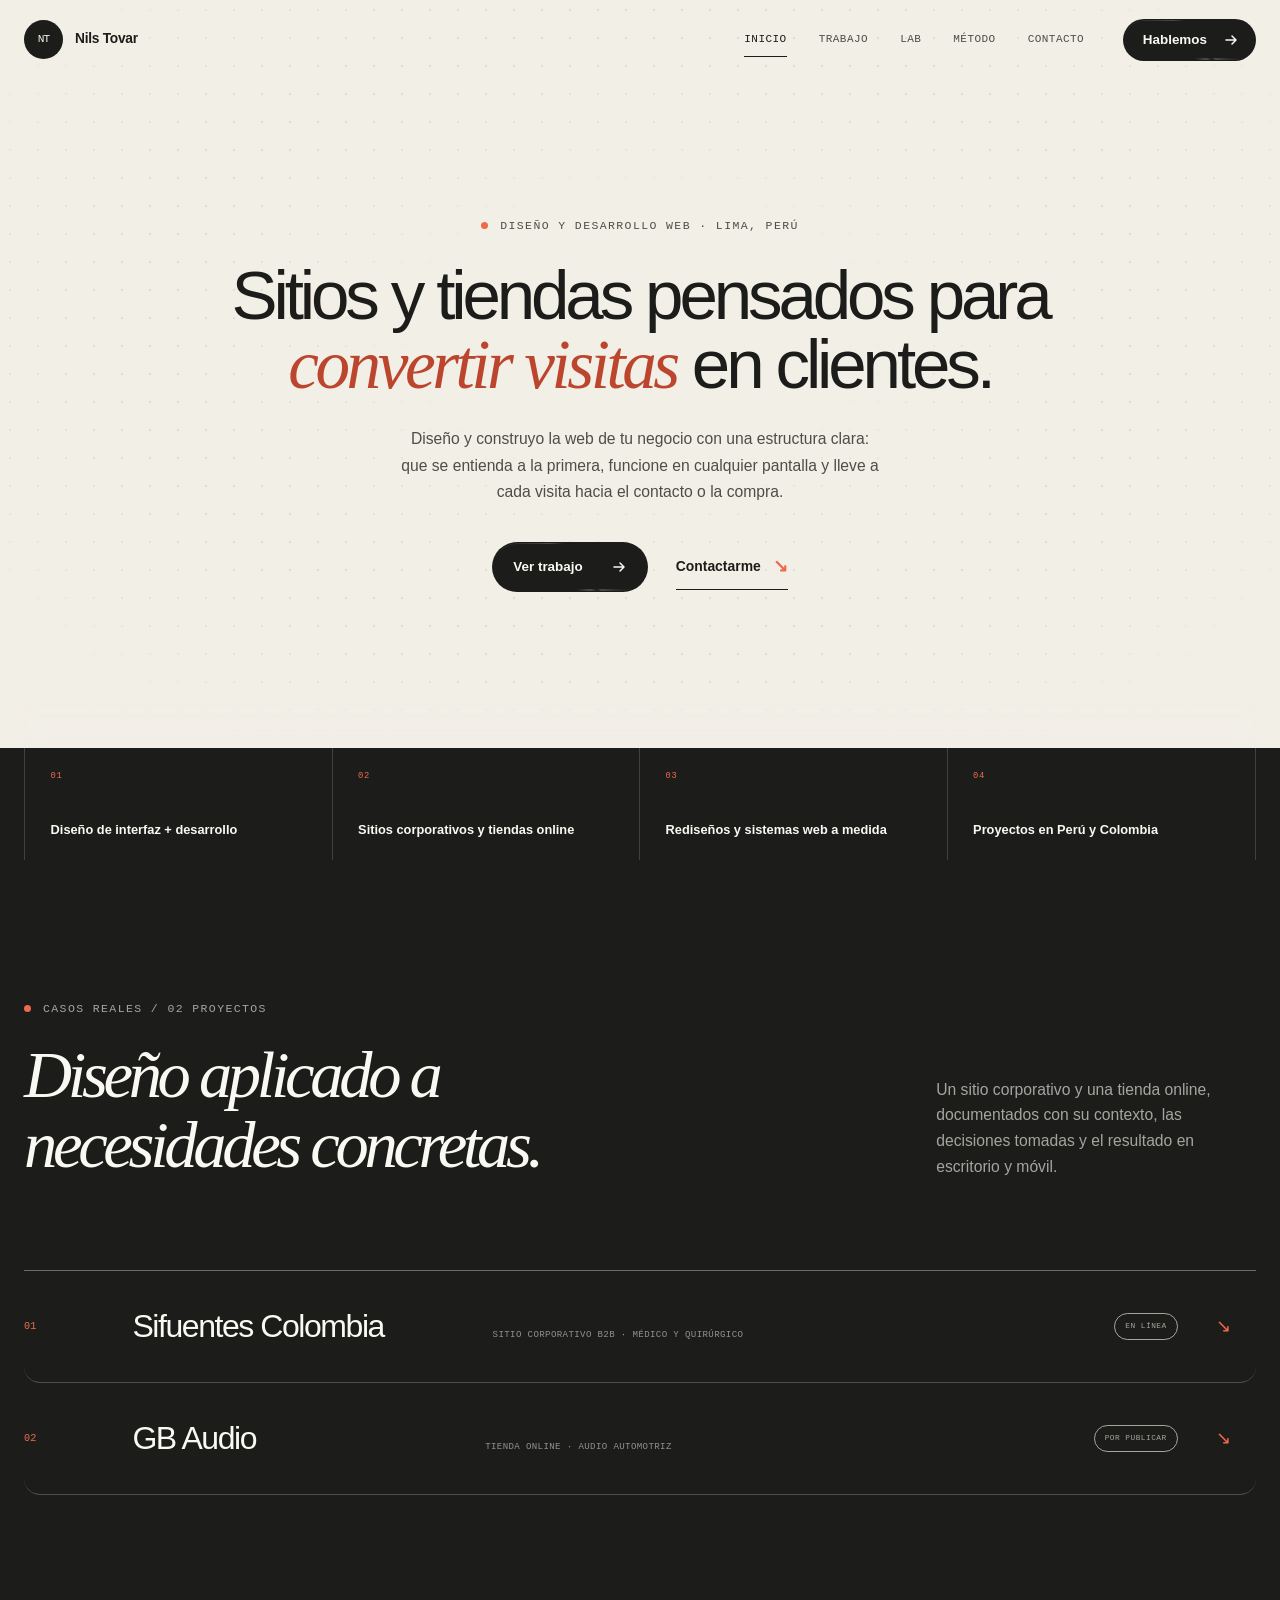
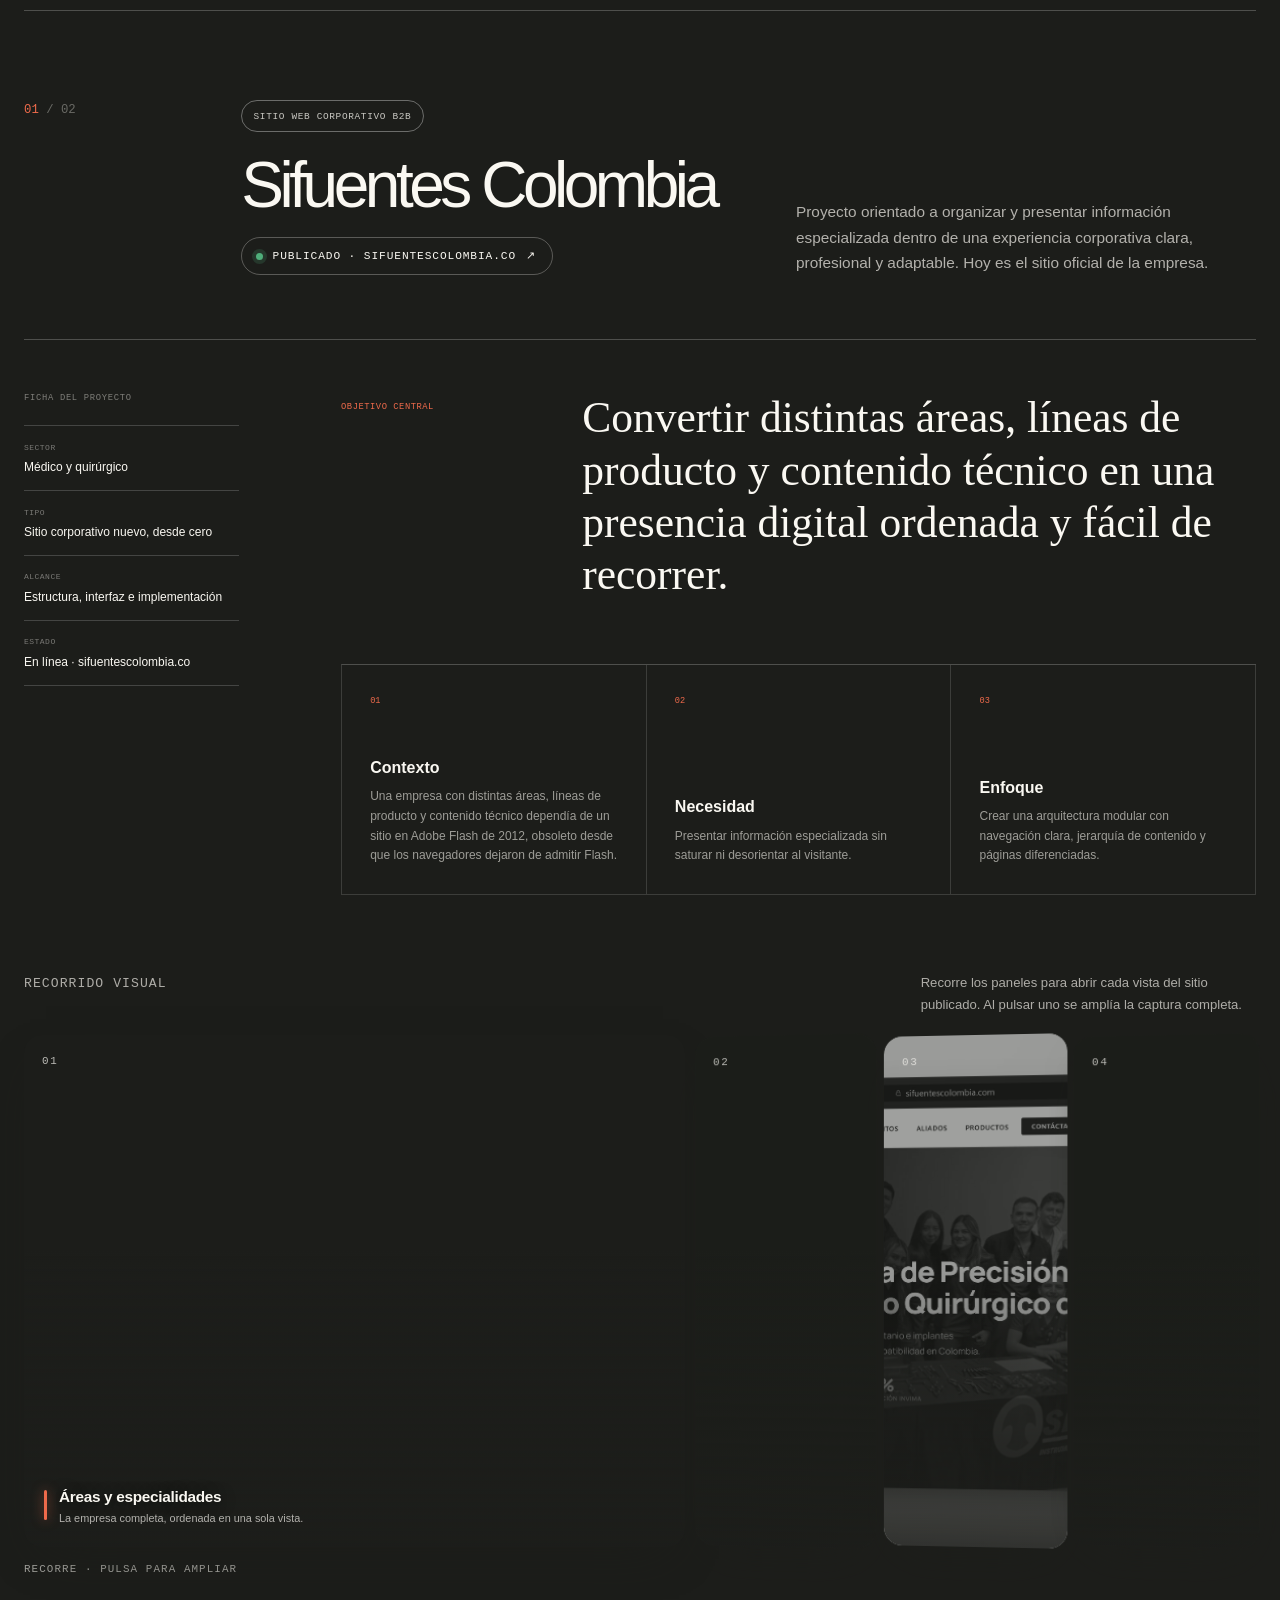
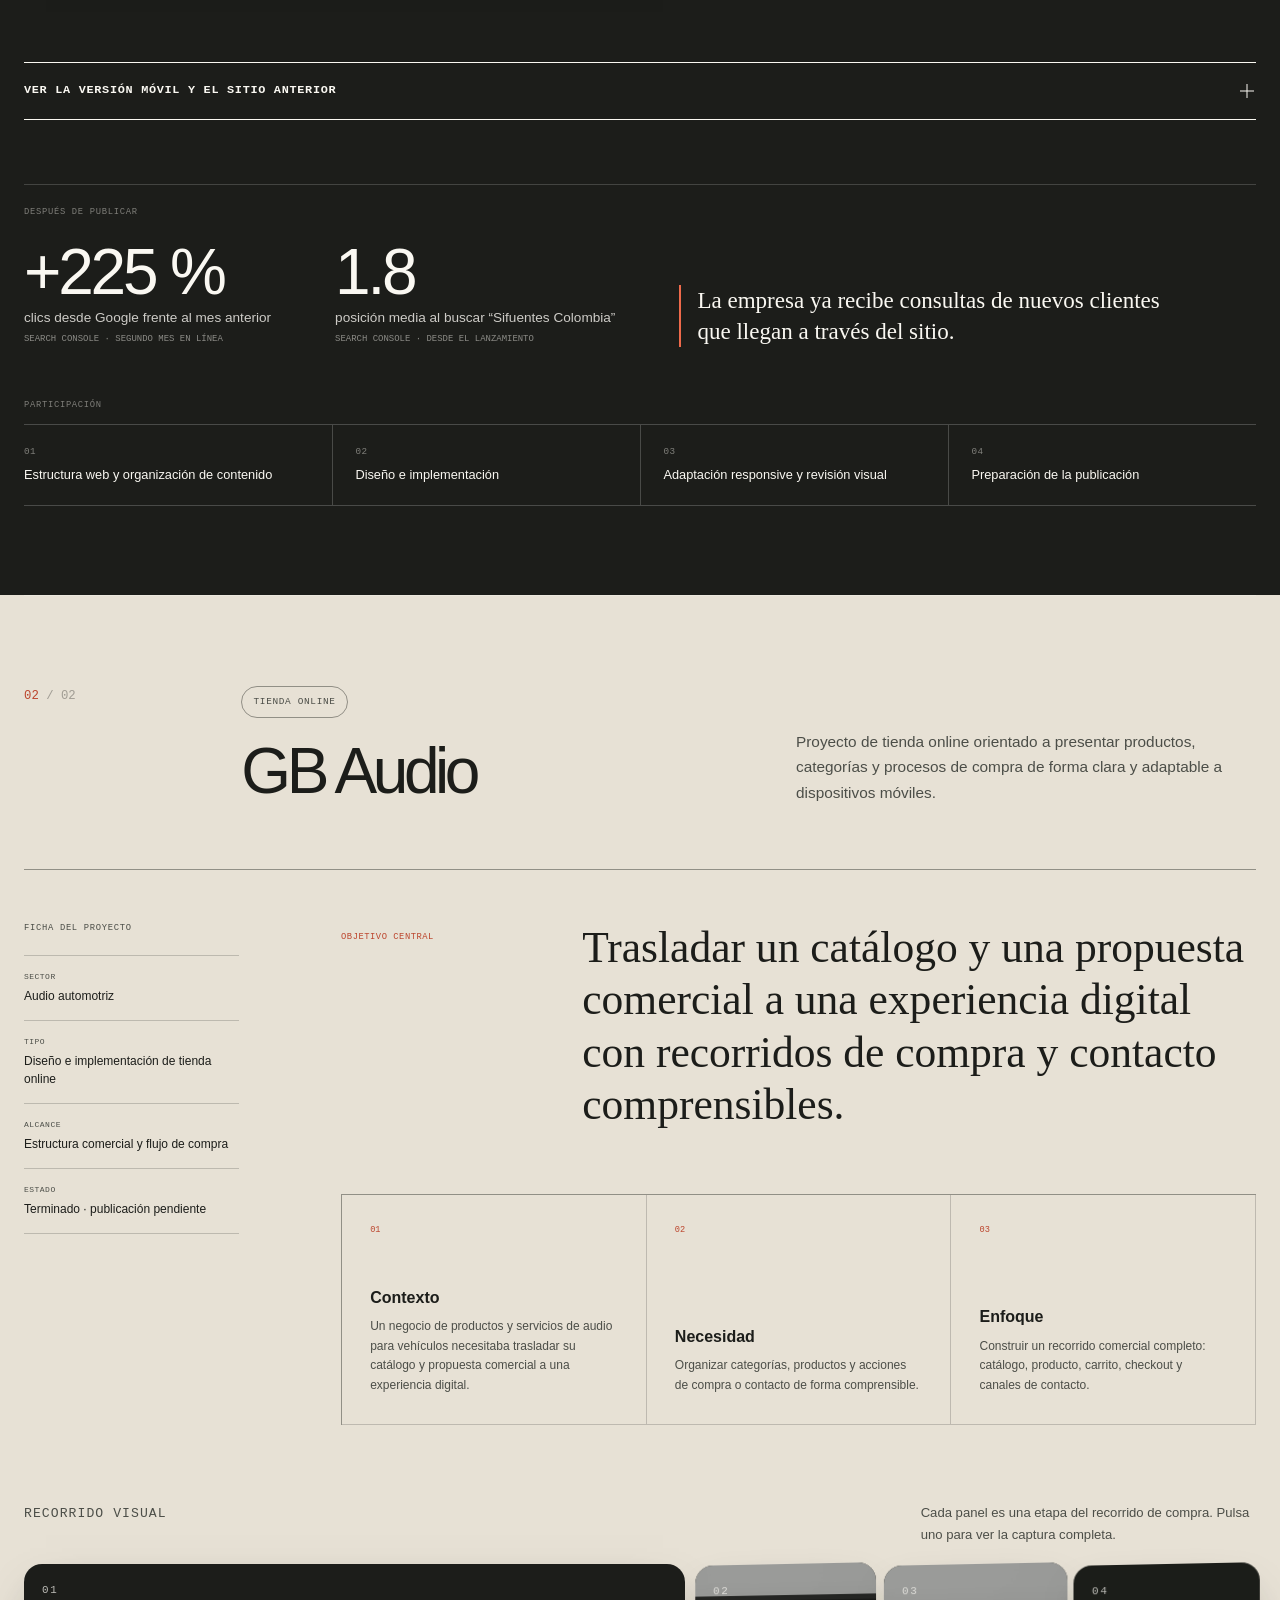
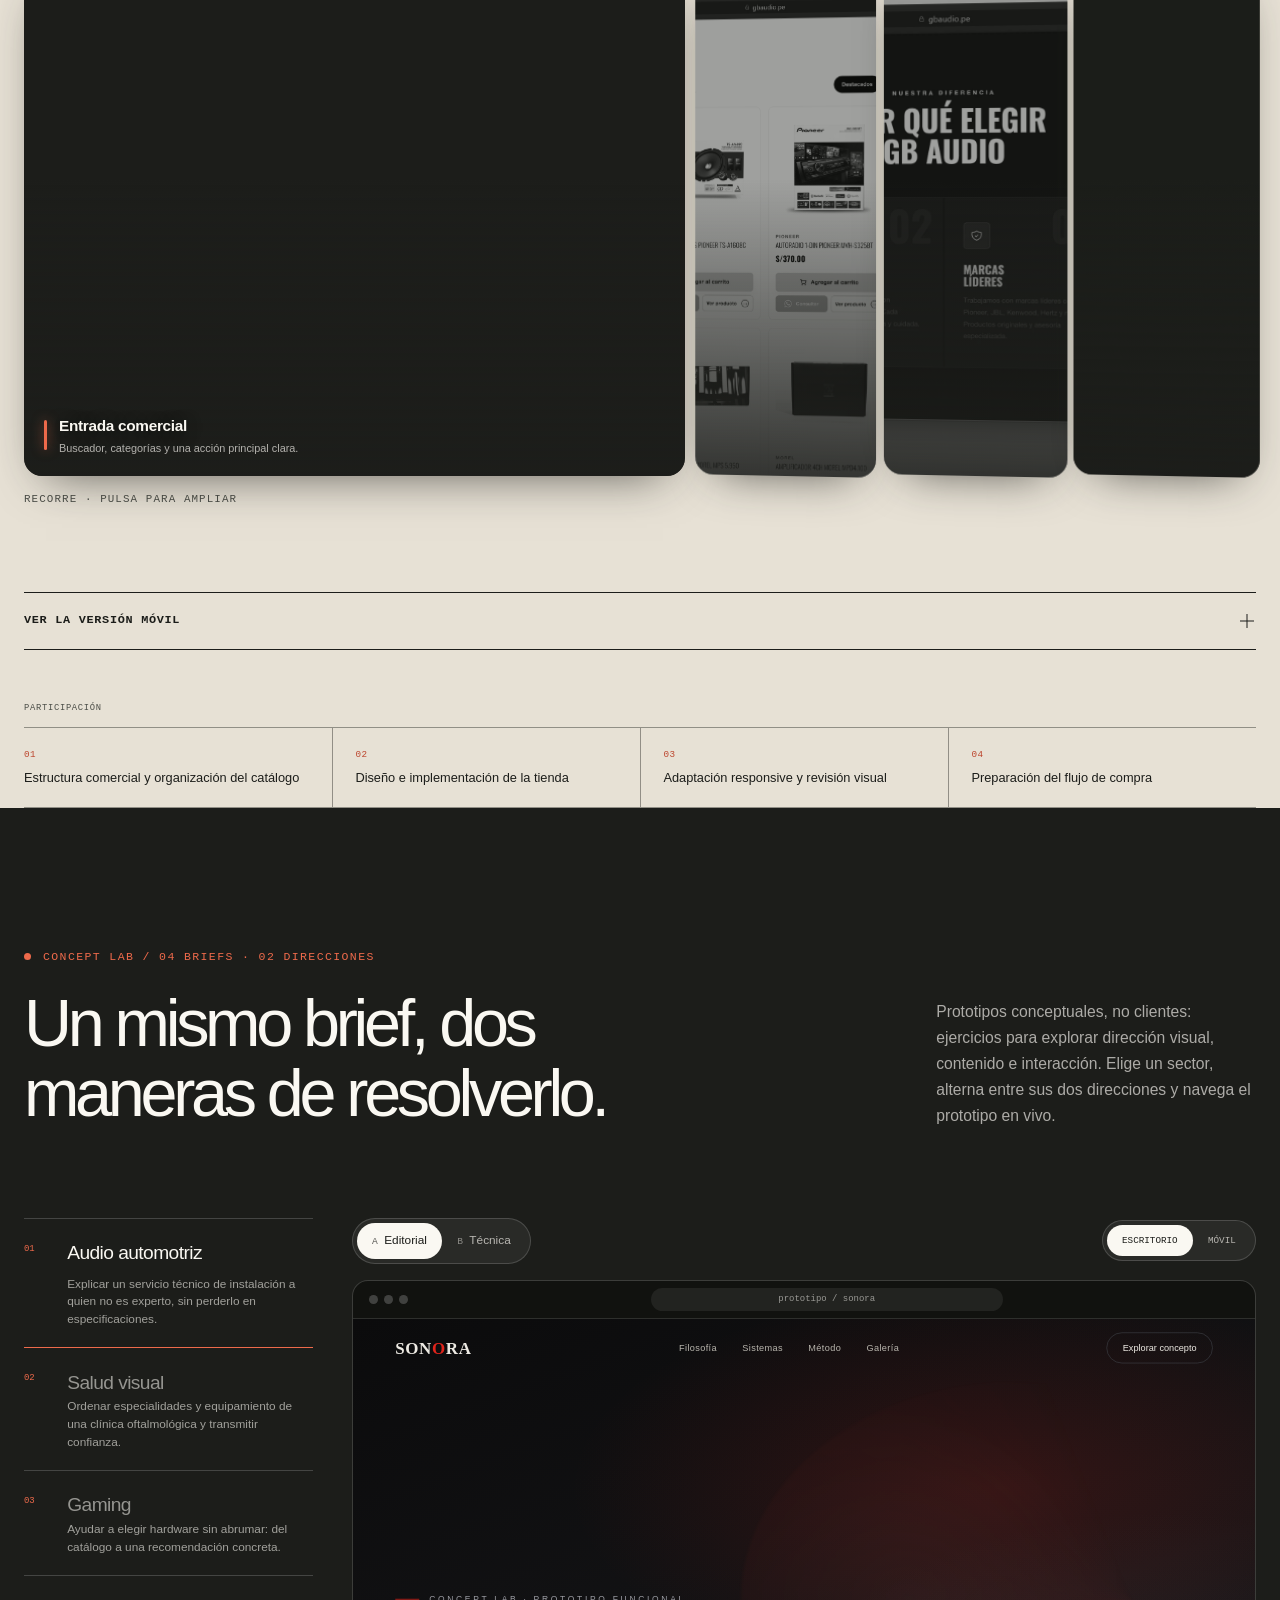
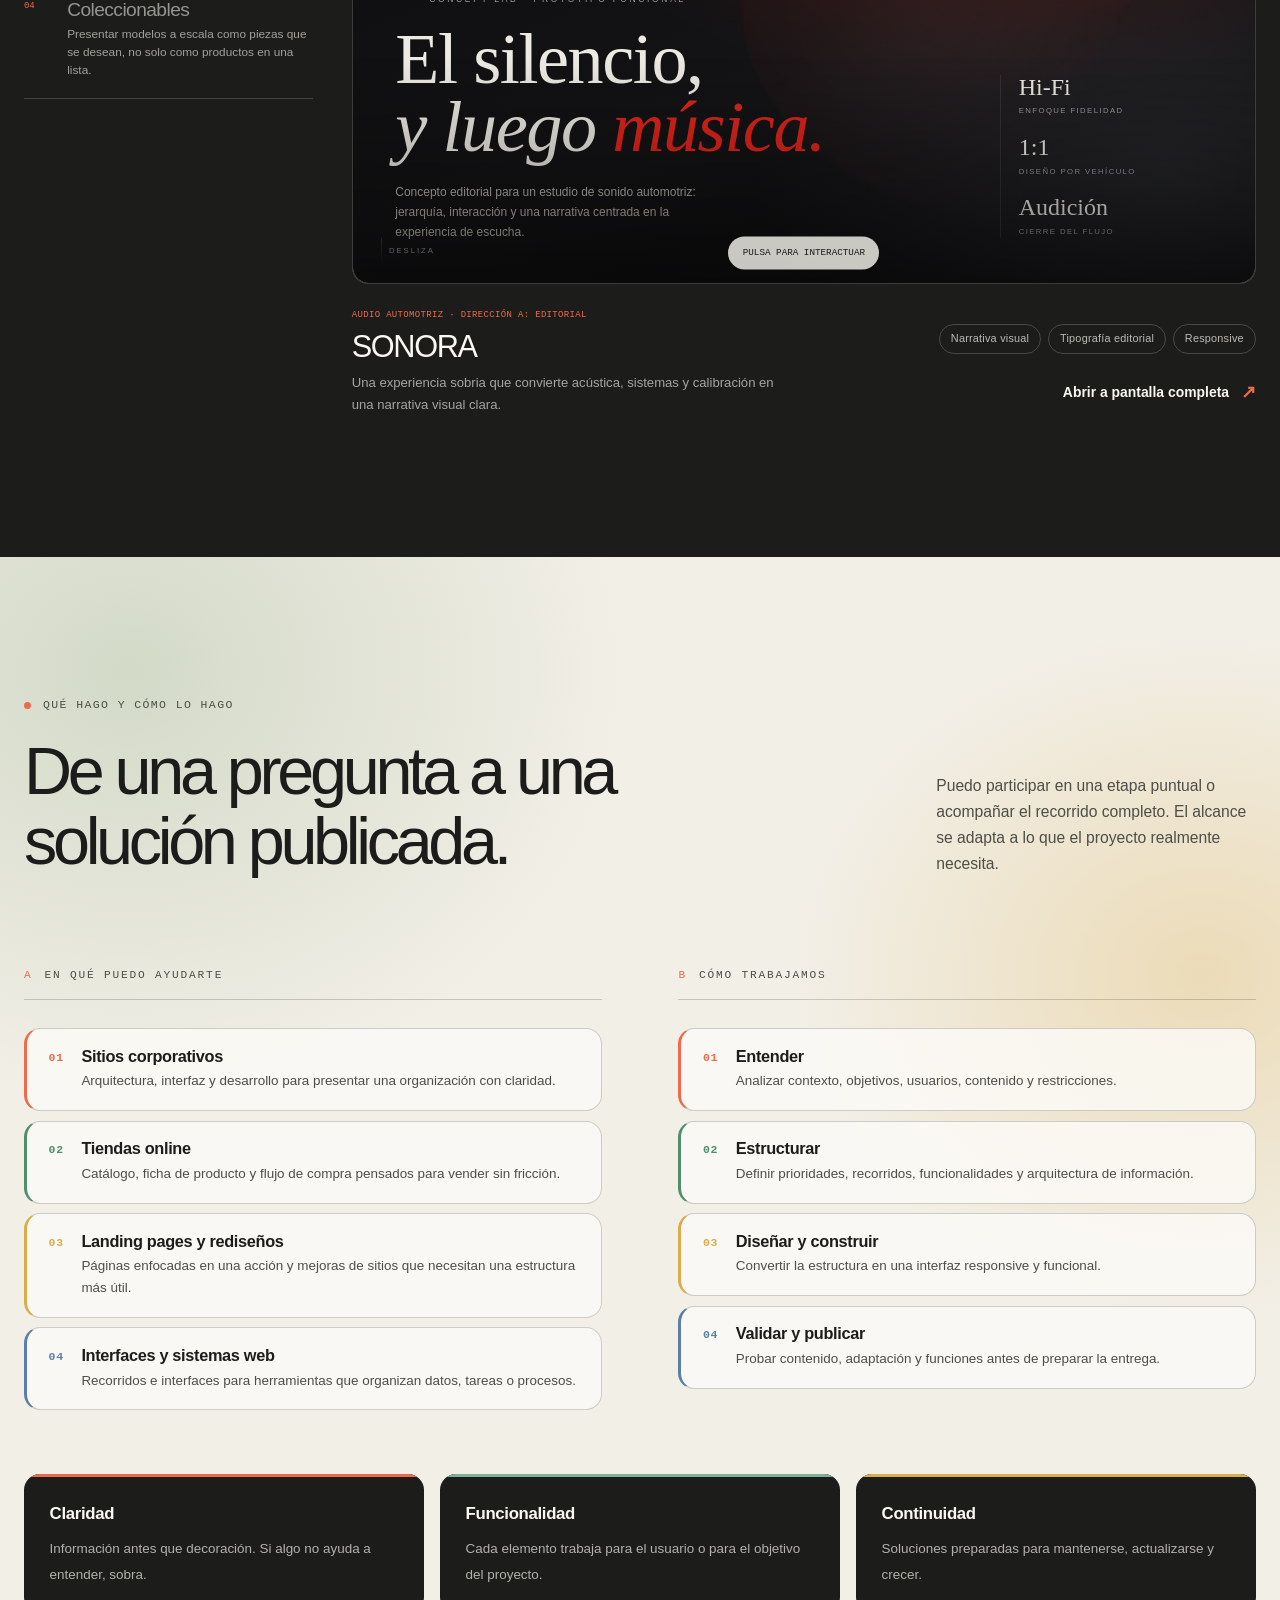
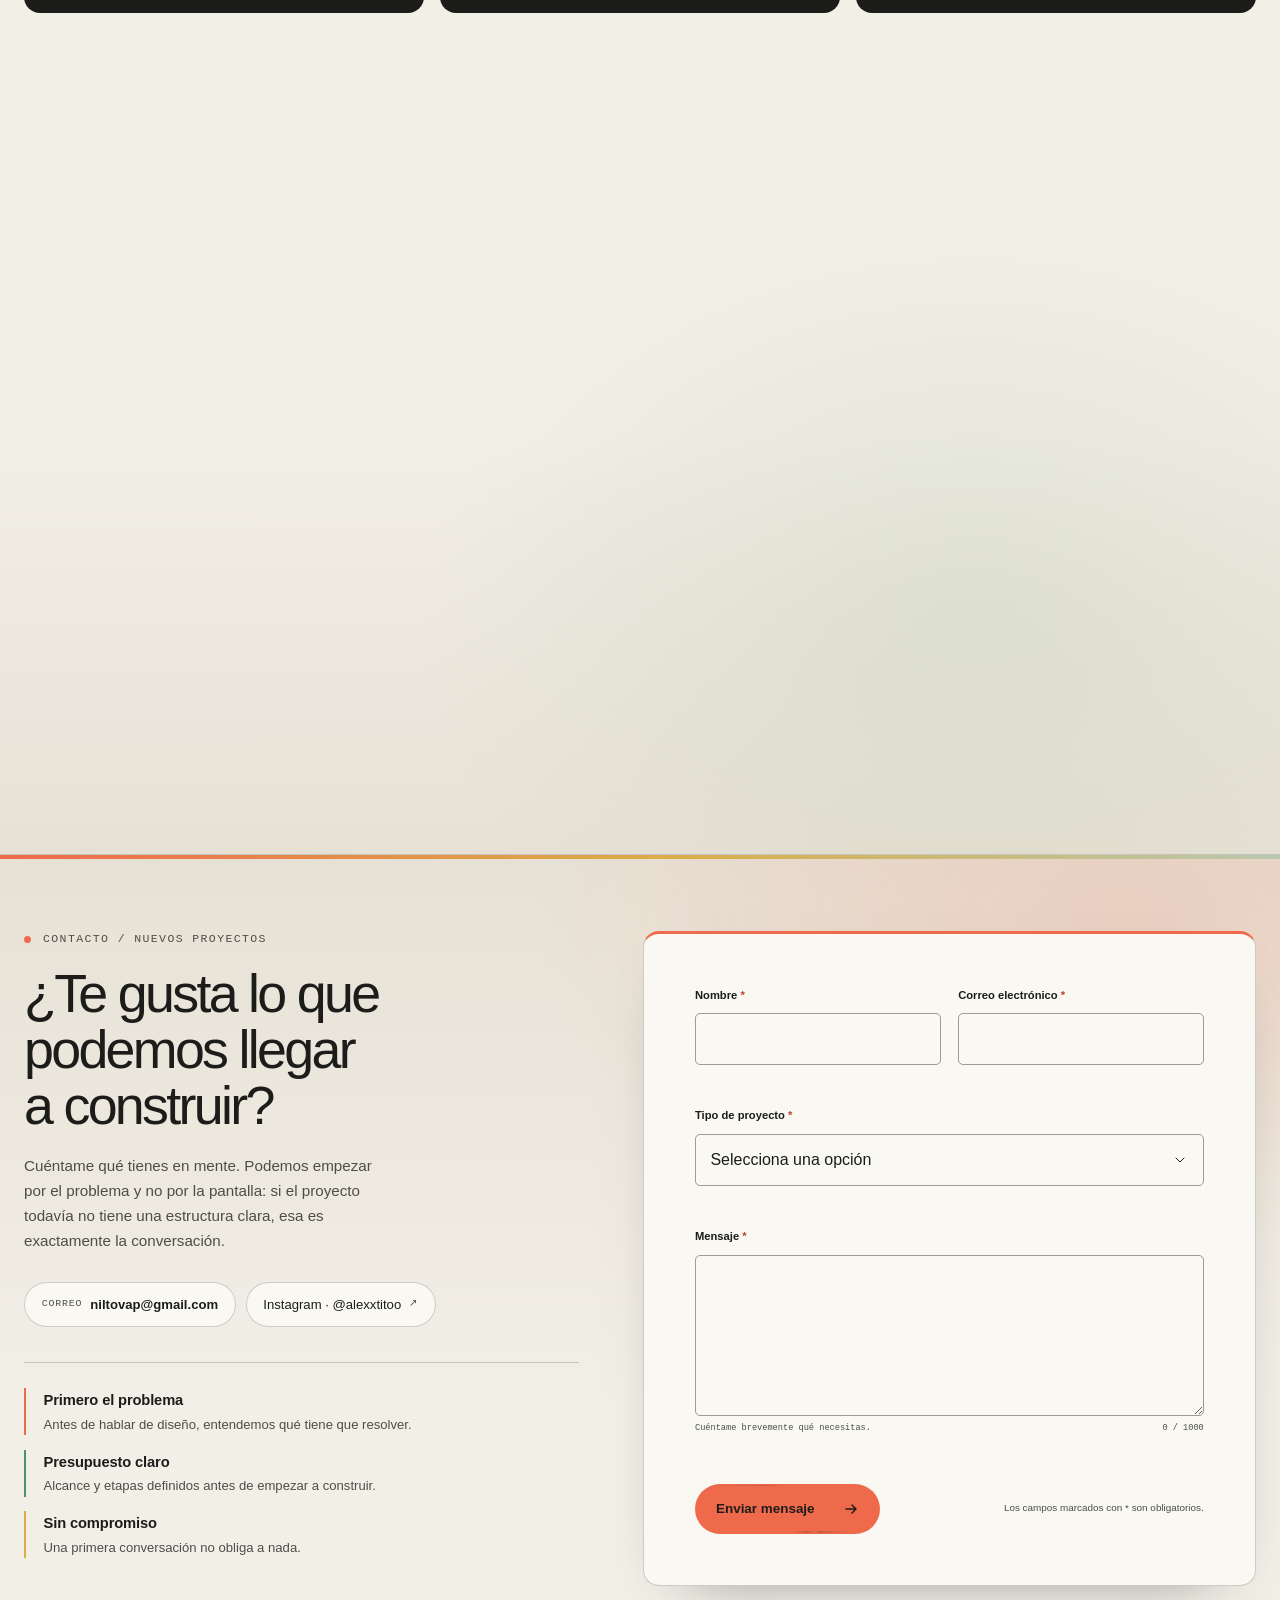
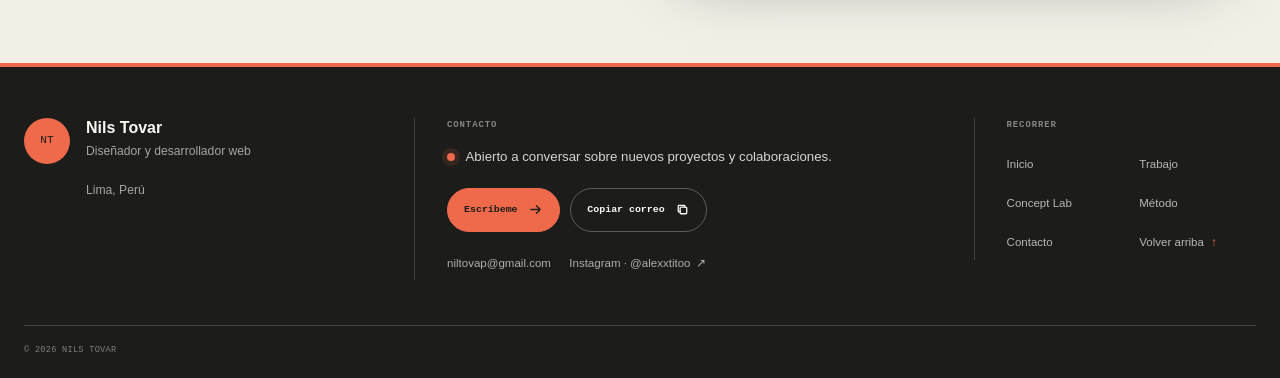
==== commit 388154bb: "Sifuentes como sitio nuevo y métricas de Search Console más relevantes - El caso ya no se presenta c" ====
--- a/index.html
+++ b/index.html
@@ -257,7 +257,7 @@
                   </div>
                   <div>
                     <dt>Tipo</dt>
-                    <dd>Rediseño de sitio corporativo</dd>
+                    <dd>Sitio corporativo nuevo, desde cero</dd>
                   </div>
                   <div>
                     <dt>Alcance</dt>
@@ -285,7 +285,8 @@
                     <h4 id="sifuentes-contexto">Contexto</h4>
                     <p>
                       Una empresa con distintas áreas, líneas de producto y contenido
-                      técnico necesitaba una presencia digital más organizada.
+                      técnico dependía de un sitio en Adobe Flash de 2012, obsoleto
+                      desde que los navegadores dejaron de admitir Flash.
                     </p>
                   </section>
                   <section aria-labelledby="sifuentes-necesidad">
@@ -471,7 +472,7 @@
                 aria-expanded="false"
                 aria-controls="sifuentes-galeria-secundaria"
               >
-                <span data-gallery-label>Ver la versión móvil y el punto de partida</span>
+                <span data-gallery-label>Ver la versión móvil y el sitio anterior</span>
                 <span class="gallery-toggle__icon" aria-hidden="true"></span>
               </button>
 
@@ -574,13 +575,14 @@
                                 <section class="case-evolution" aria-labelledby="sifuentes-evolution-title">
                   <div class="case-evolution__header">
                     <div>
-                      <p class="project-meta__label">Antes del rediseño</p>
-                      <h4 id="sifuentes-evolution-title">Referencia del punto de partida</h4>
+                      <p class="project-meta__label">Antes del sitio nuevo</p>
+                      <h4 id="sifuentes-evolution-title">El sitio anterior, en Flash</h4>
                     </div>
                     <p>
-                      Estas capturas pertenecen al sitio público anterior de Sifuentes Colombia.
-                      Su diseño y desarrollo no forman parte de mi trabajo; se incluyen únicamente
-                      para mostrar el contexto visual previo al rediseño.
+                      Estas capturas pertenecen al sitio anterior de Sifuentes Colombia,
+                      construido con Adobe Flash hacia 2012 en otro dominio. Su diseño y
+                      desarrollo no forman parte de mi trabajo; se incluyen solo como
+                      contexto: el sitio actual se planteó y construyó desde cero.
                     </p>
                   </div>
 
--- a/css/styles.css
+++ b/css/styles.css
@@ -4749,6 +4749,7 @@
 }
 
 .about-portrait {
+  position: relative;
   display: grid;
   place-items: center;
   aspect-ratio: 4 / 3;
--- a/css/effects.css
+++ b/css/effects.css
@@ -617,6 +617,45 @@
   border-color: var(--line-strong);
 }
 
+@media (max-width: 840px) {
+  .case-facts dl {
+    grid-template-columns: repeat(2, minmax(0, 1fr));
+  }
+
+  .case-facts dl > div:nth-child(odd) {
+    padding-left: 0;
+    border-left: 0;
+  }
+
+  .case-facts dl > div:nth-child(-n + 2) {
+    border-bottom: 1px solid rgba(255, 255, 255, 0.2);
+  }
+
+  .case-study--gb .case-facts dl > div:nth-child(-n + 2) {
+    border-color: var(--line-strong);
+  }
+}
+
+@media (max-width: 480px) {
+  .case-facts dl {
+    grid-template-columns: 1fr;
+  }
+
+  .case-facts dl > div,
+  .case-facts dl > div + div {
+    padding-inline: 0;
+    border-left: 0;
+  }
+
+  .case-facts dl > div:not(:last-child) {
+    border-bottom: 1px solid rgba(255, 255, 255, 0.2);
+  }
+
+  .case-study--gb .case-facts dl > div:not(:last-child) {
+    border-color: var(--line-strong);
+  }
+}
+
 .case-visual__head {
   display: flex;
   flex-wrap: wrap;
@@ -1049,7 +1088,7 @@
   line-height: 1;
 }
 
-.case-metric span {
+.case-metric > span {
   color: rgba(250, 248, 242, 0.8);
   font-size: 0.85rem;
 }
@@ -1085,10 +1124,10 @@
   --gaze-y: 0;
   --gaze-tilt: 16deg;
 
+  position: absolute;
+  inset: 0;
   display: grid;
   place-items: center;
-  width: 100%;
-  height: 100%;
   transform:
     rotateY(calc(var(--gaze-x) * var(--gaze-tilt)))
     rotateX(calc(var(--gaze-y) * var(--gaze-tilt) * -1))
@@ -1098,8 +1137,9 @@
 }
 
 .about-portrait__img {
-  width: 78%;
-  height: 78%;
+  width: auto;
+  height: 88%;
+  max-width: 88%;
   object-fit: contain;
   filter: drop-shadow(0 18px 24px rgba(28, 29, 26, 0.22));
 }
